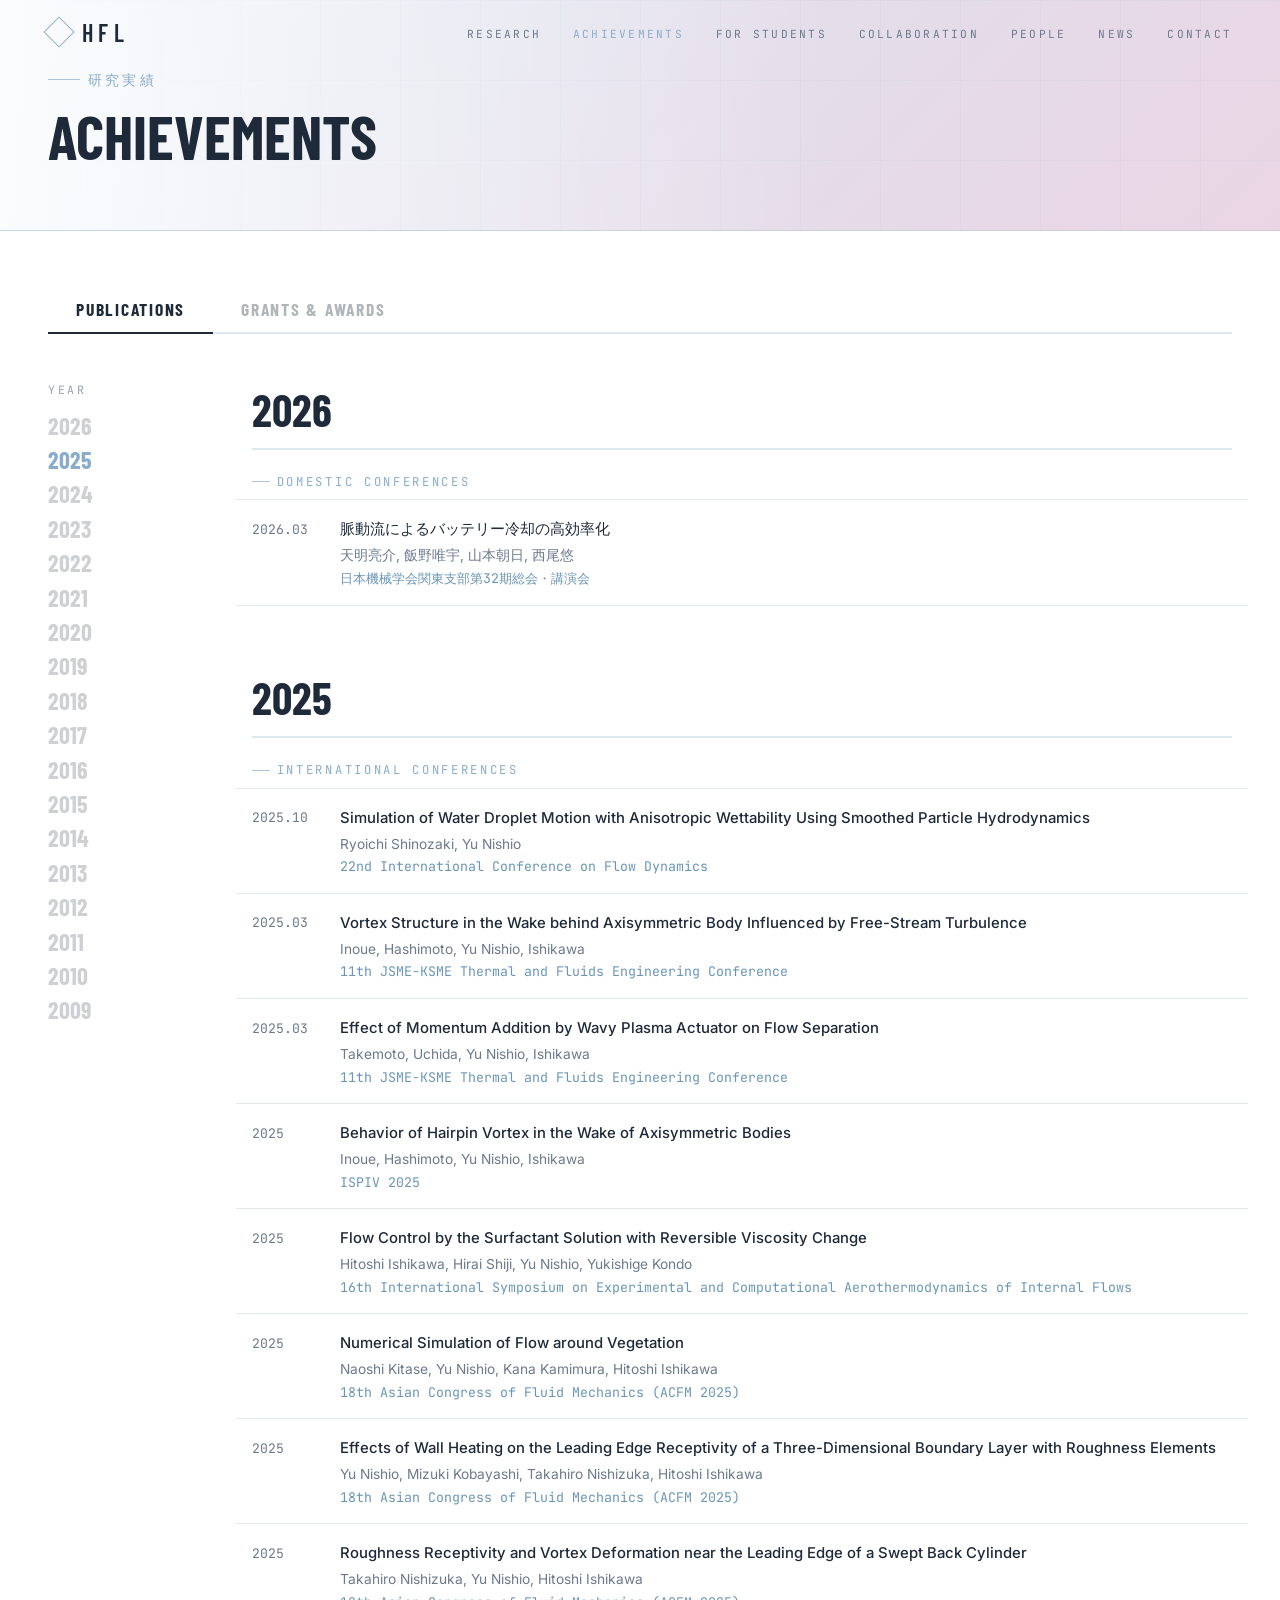
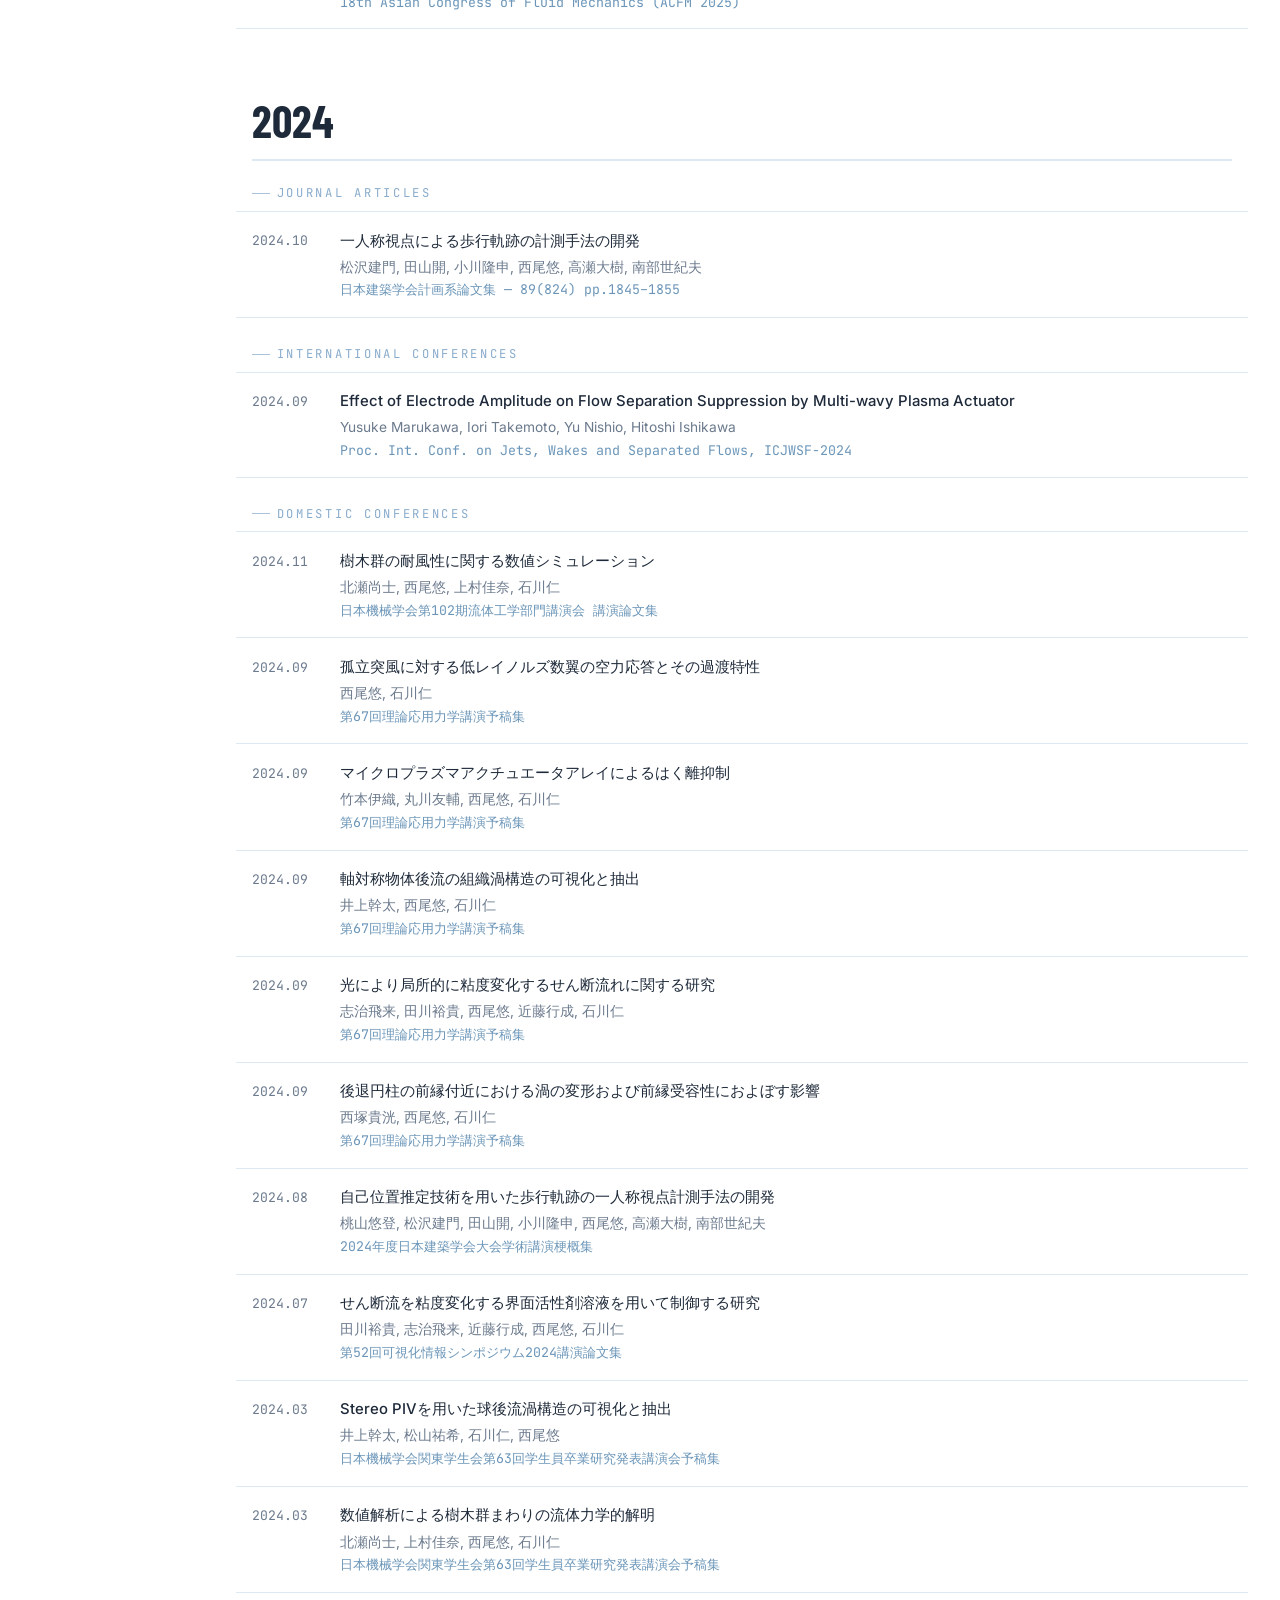
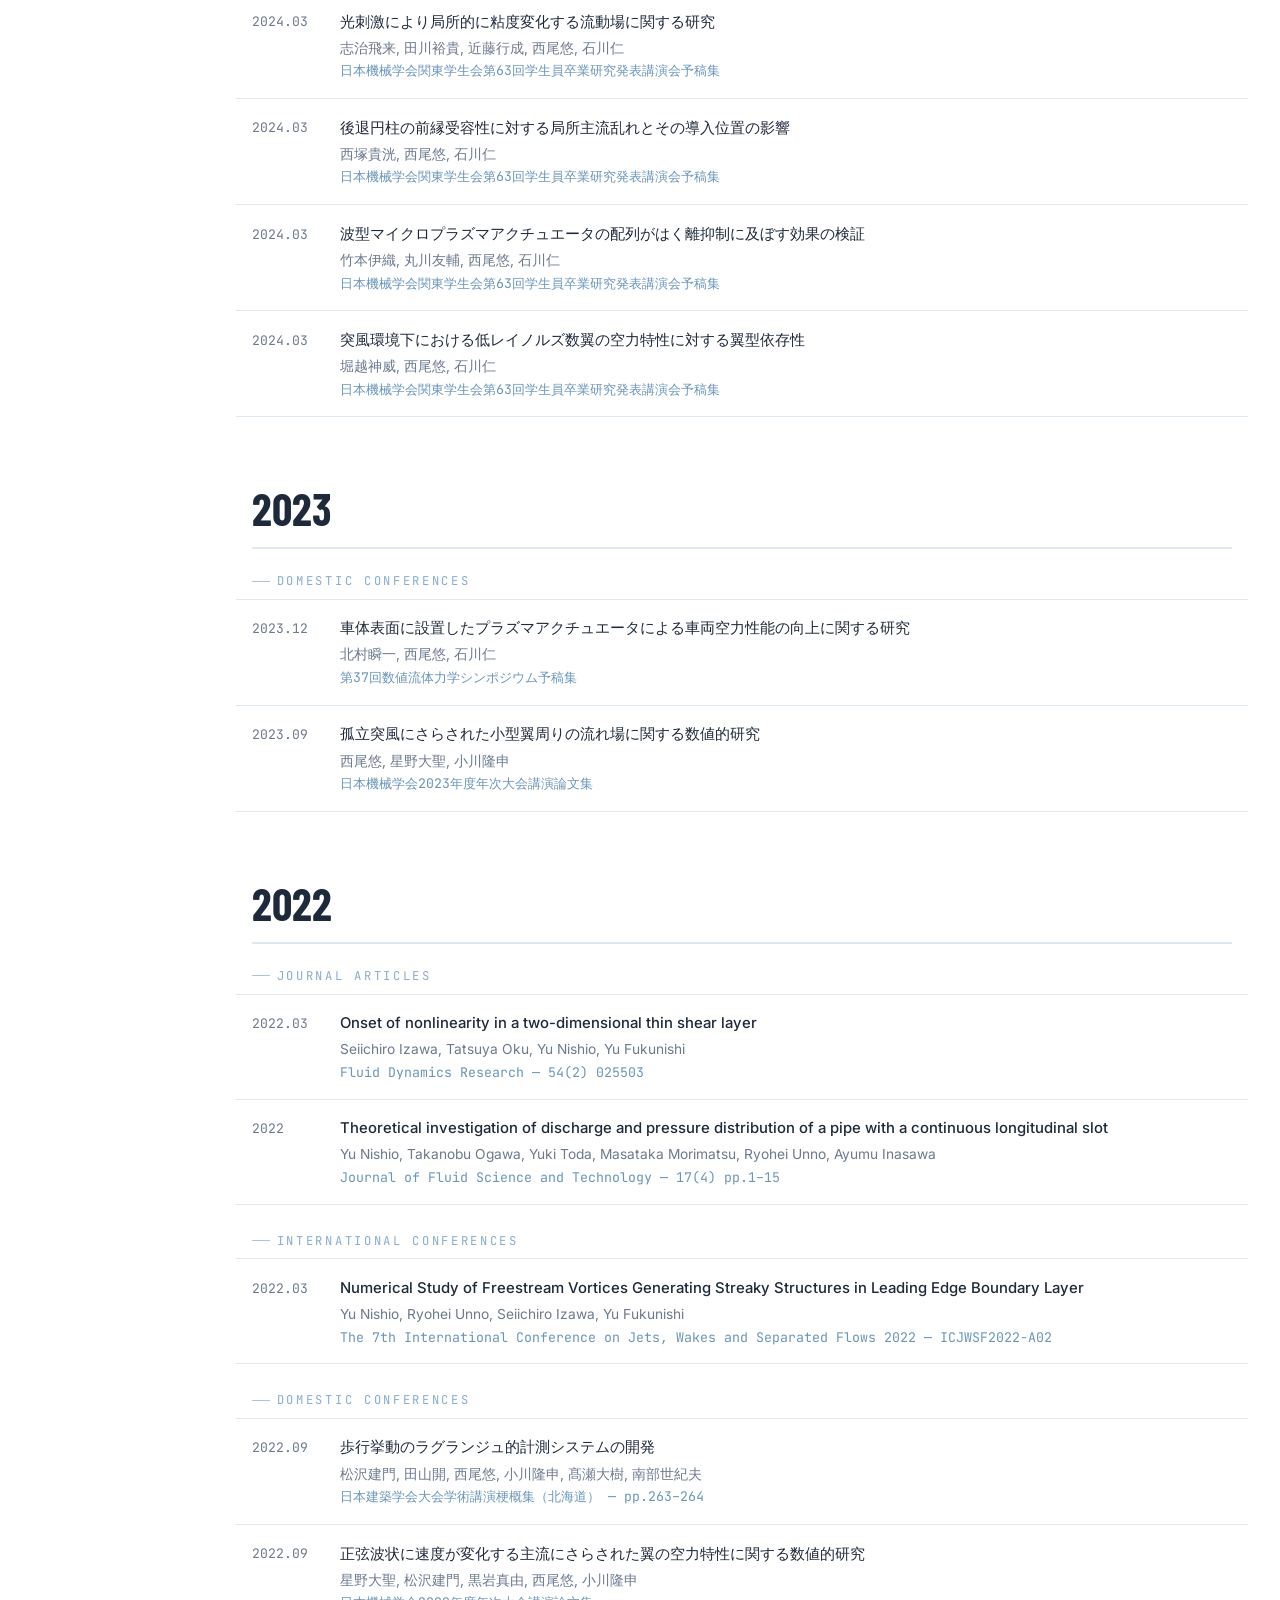
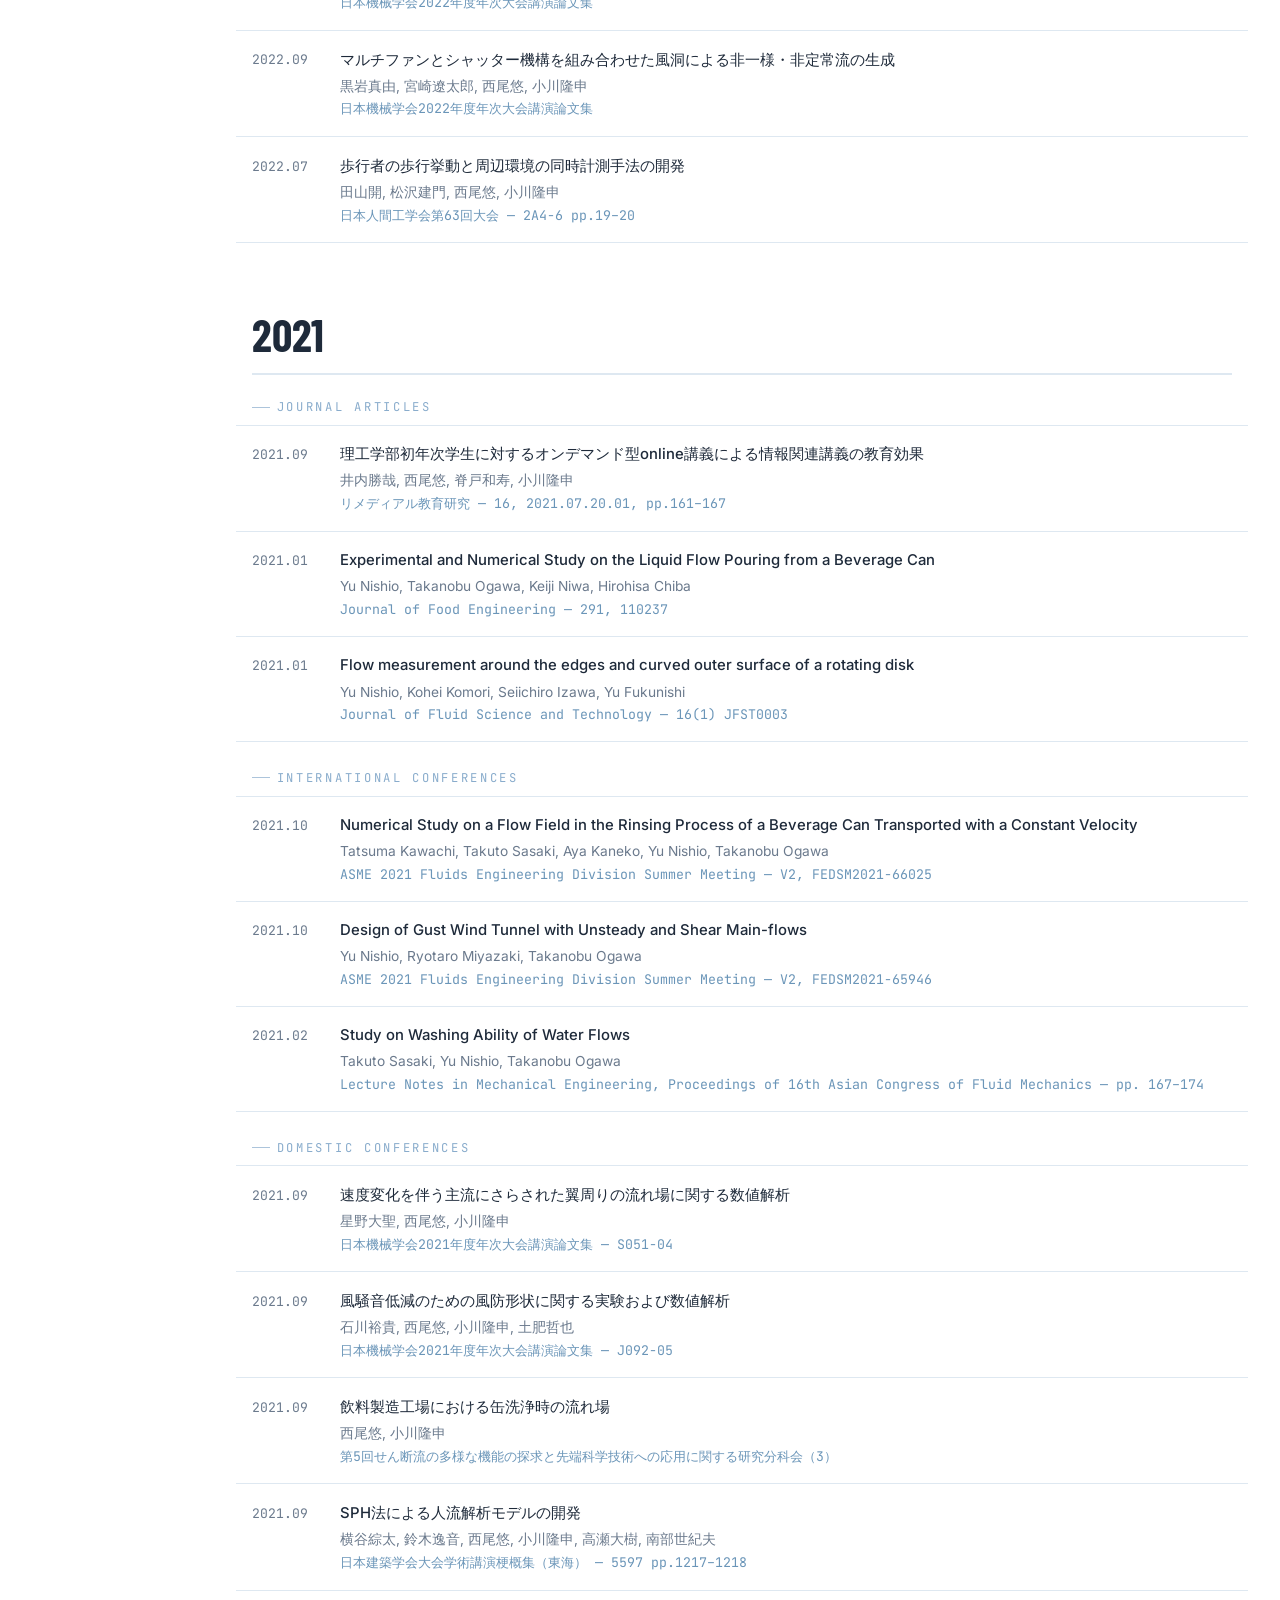
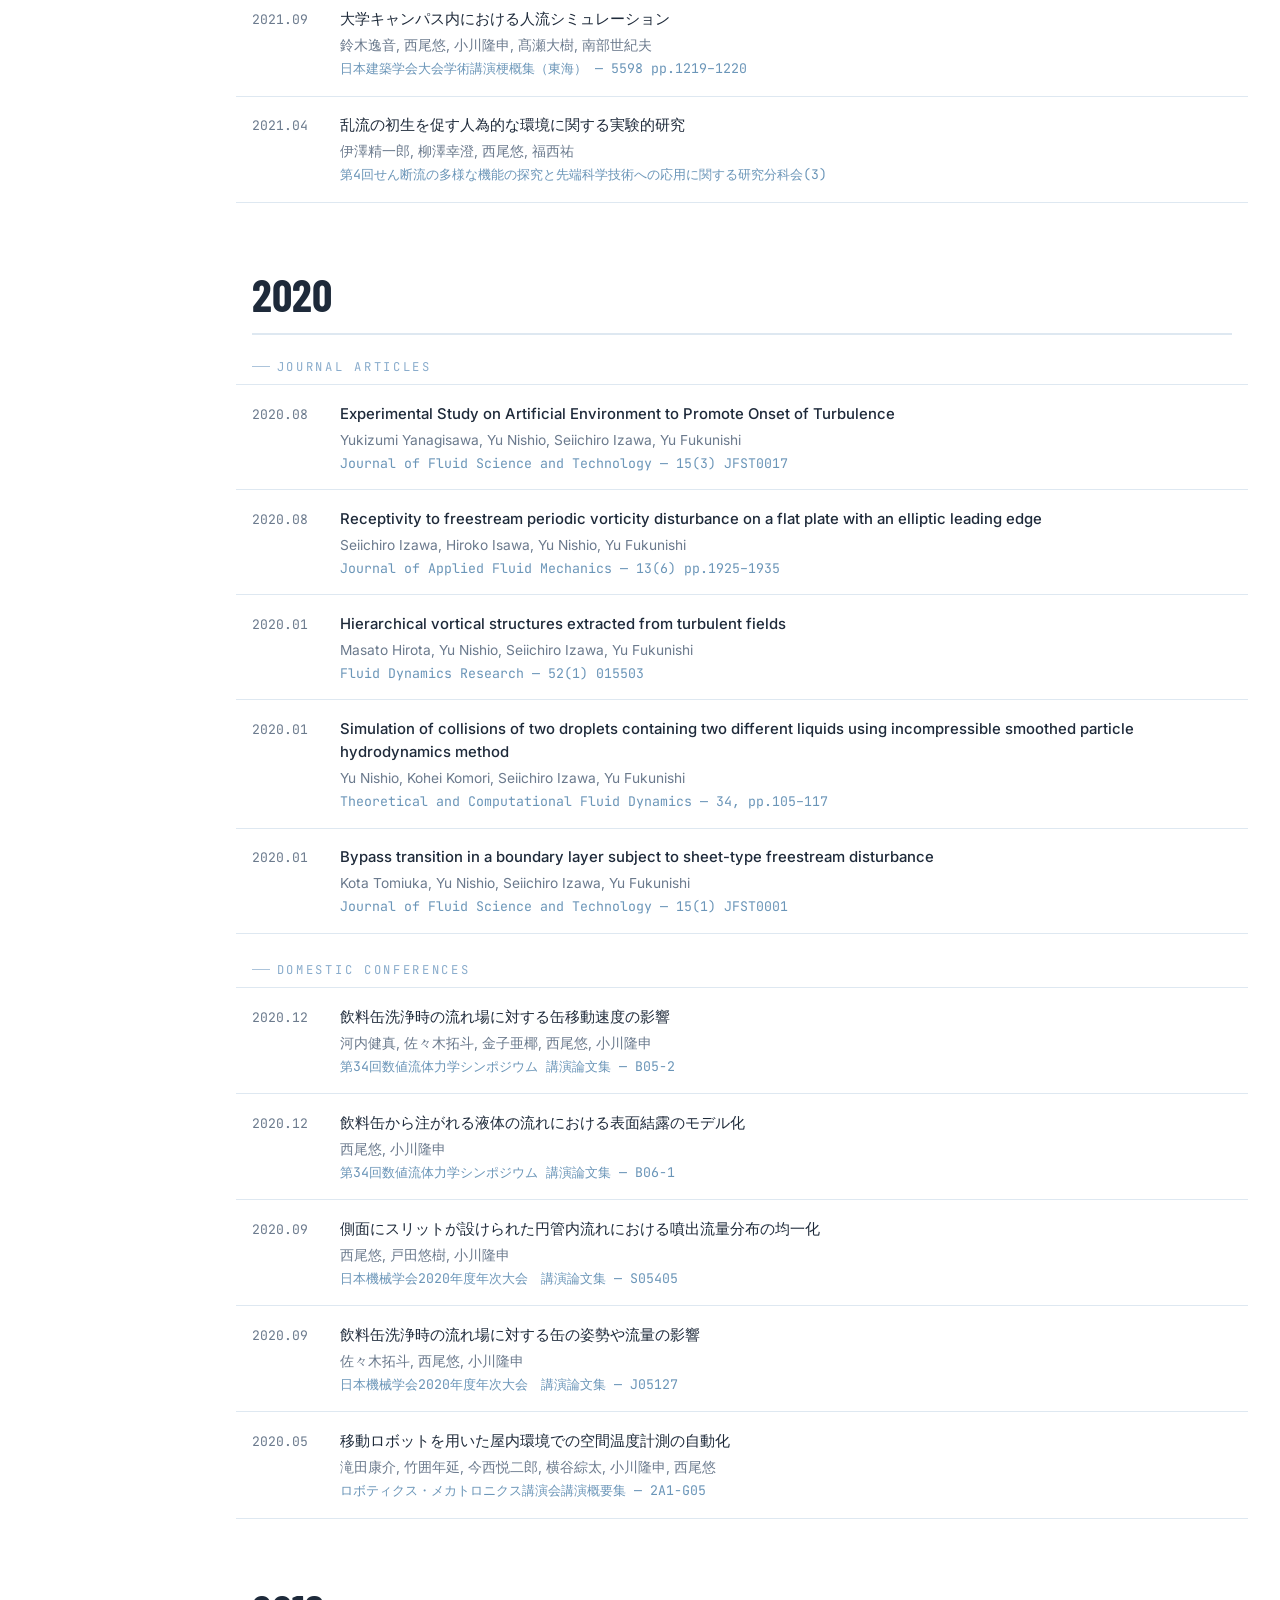
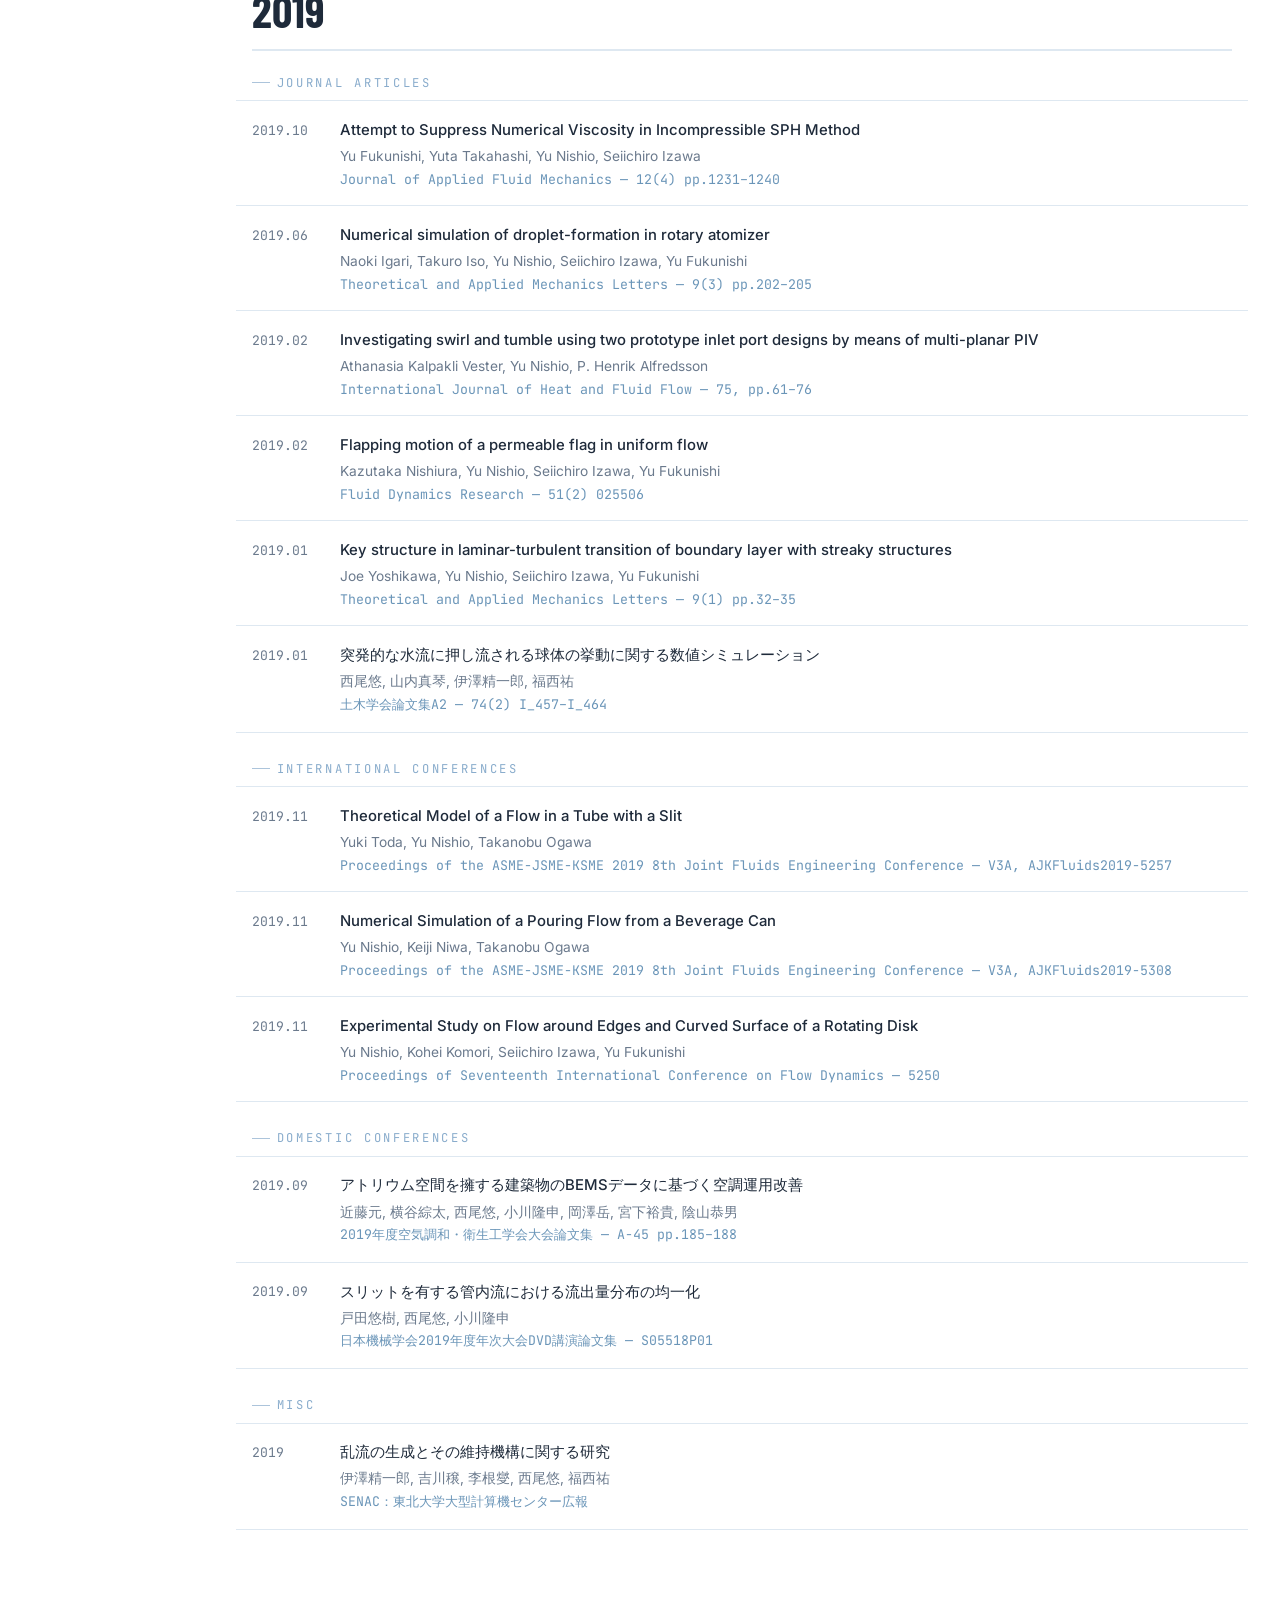
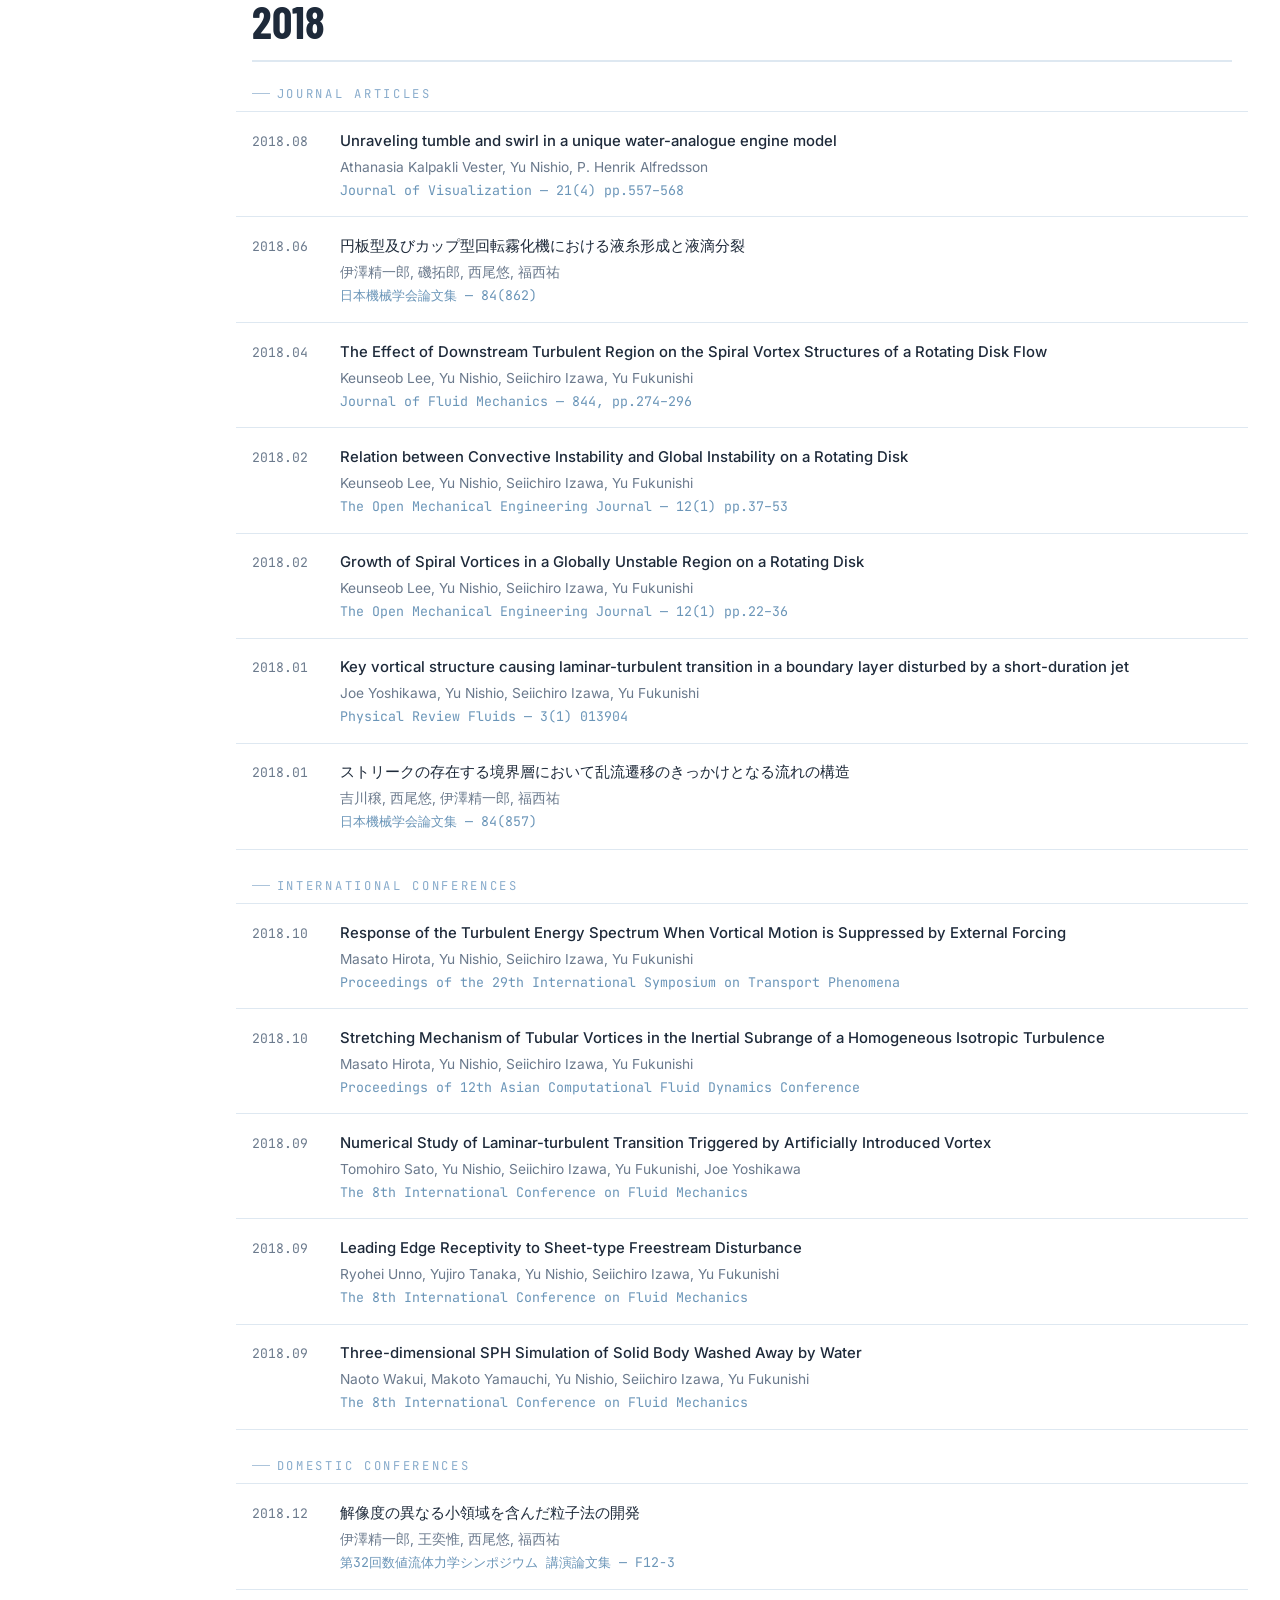
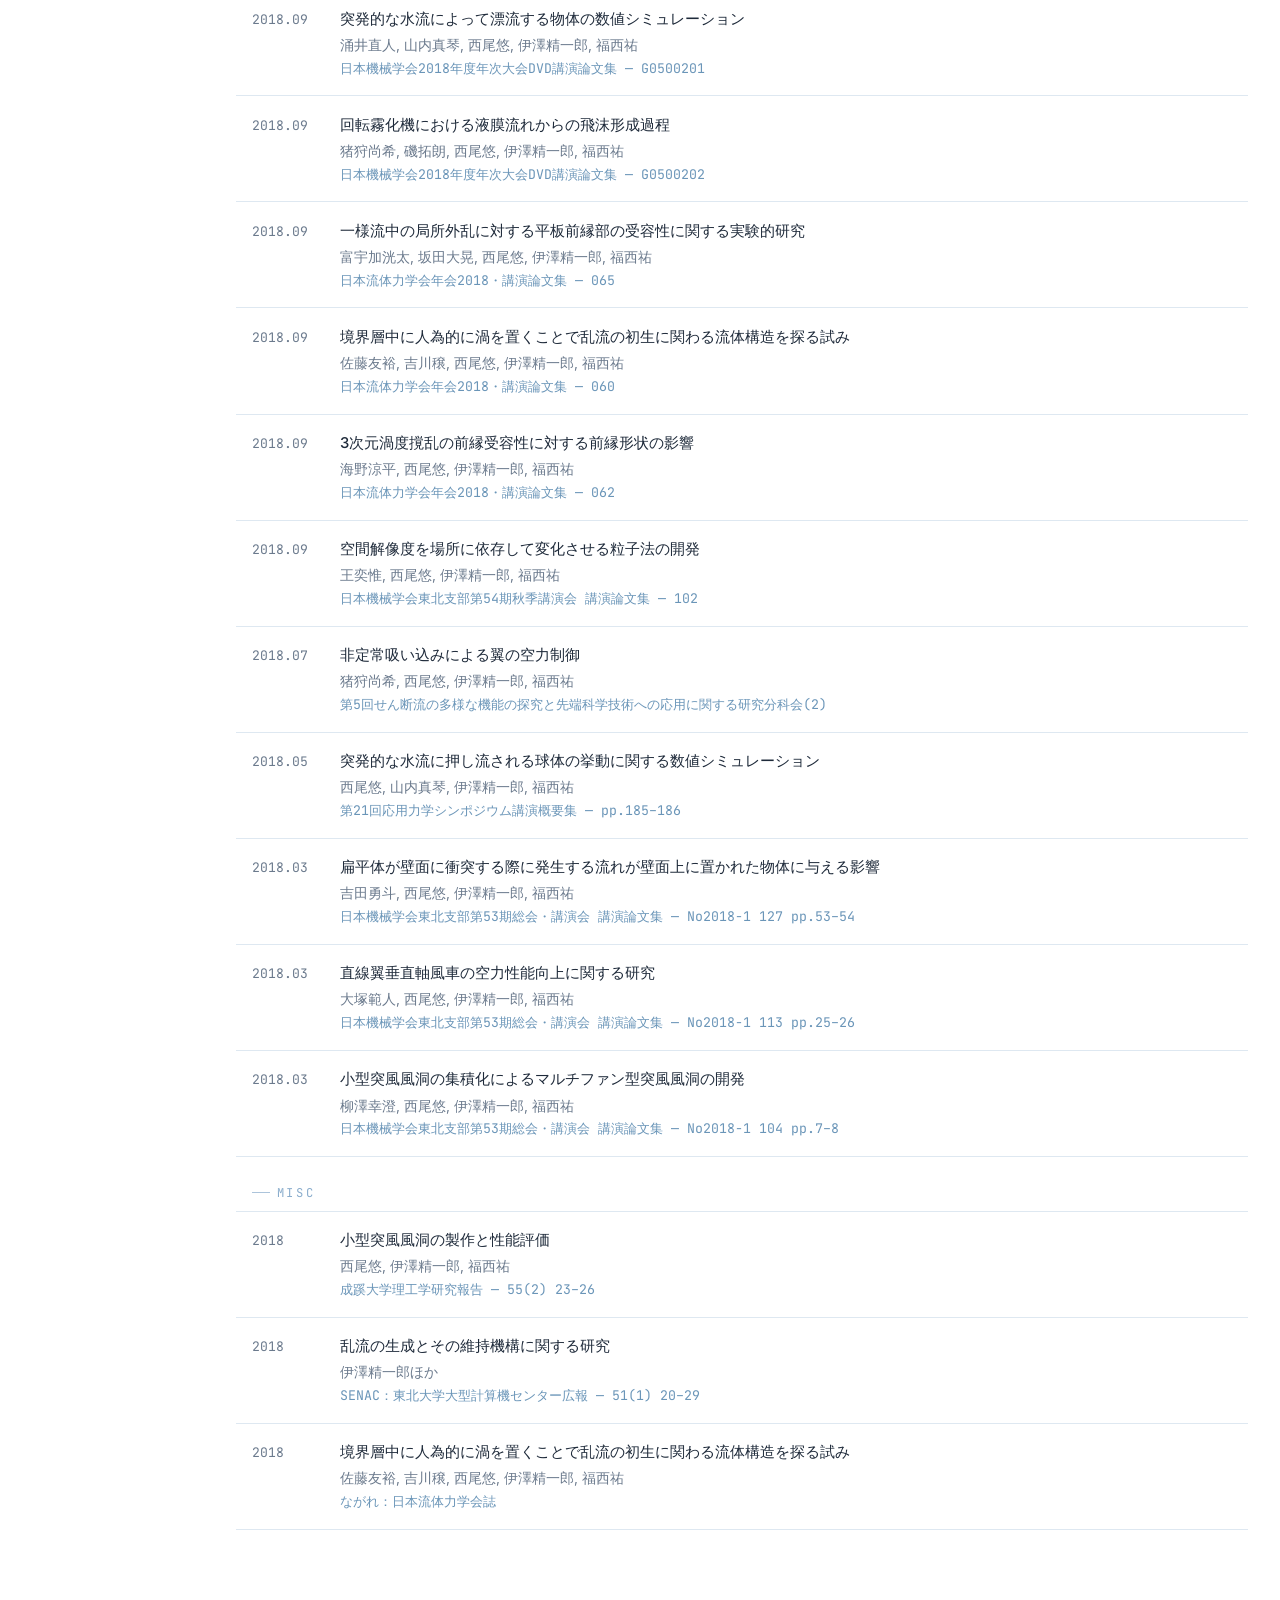
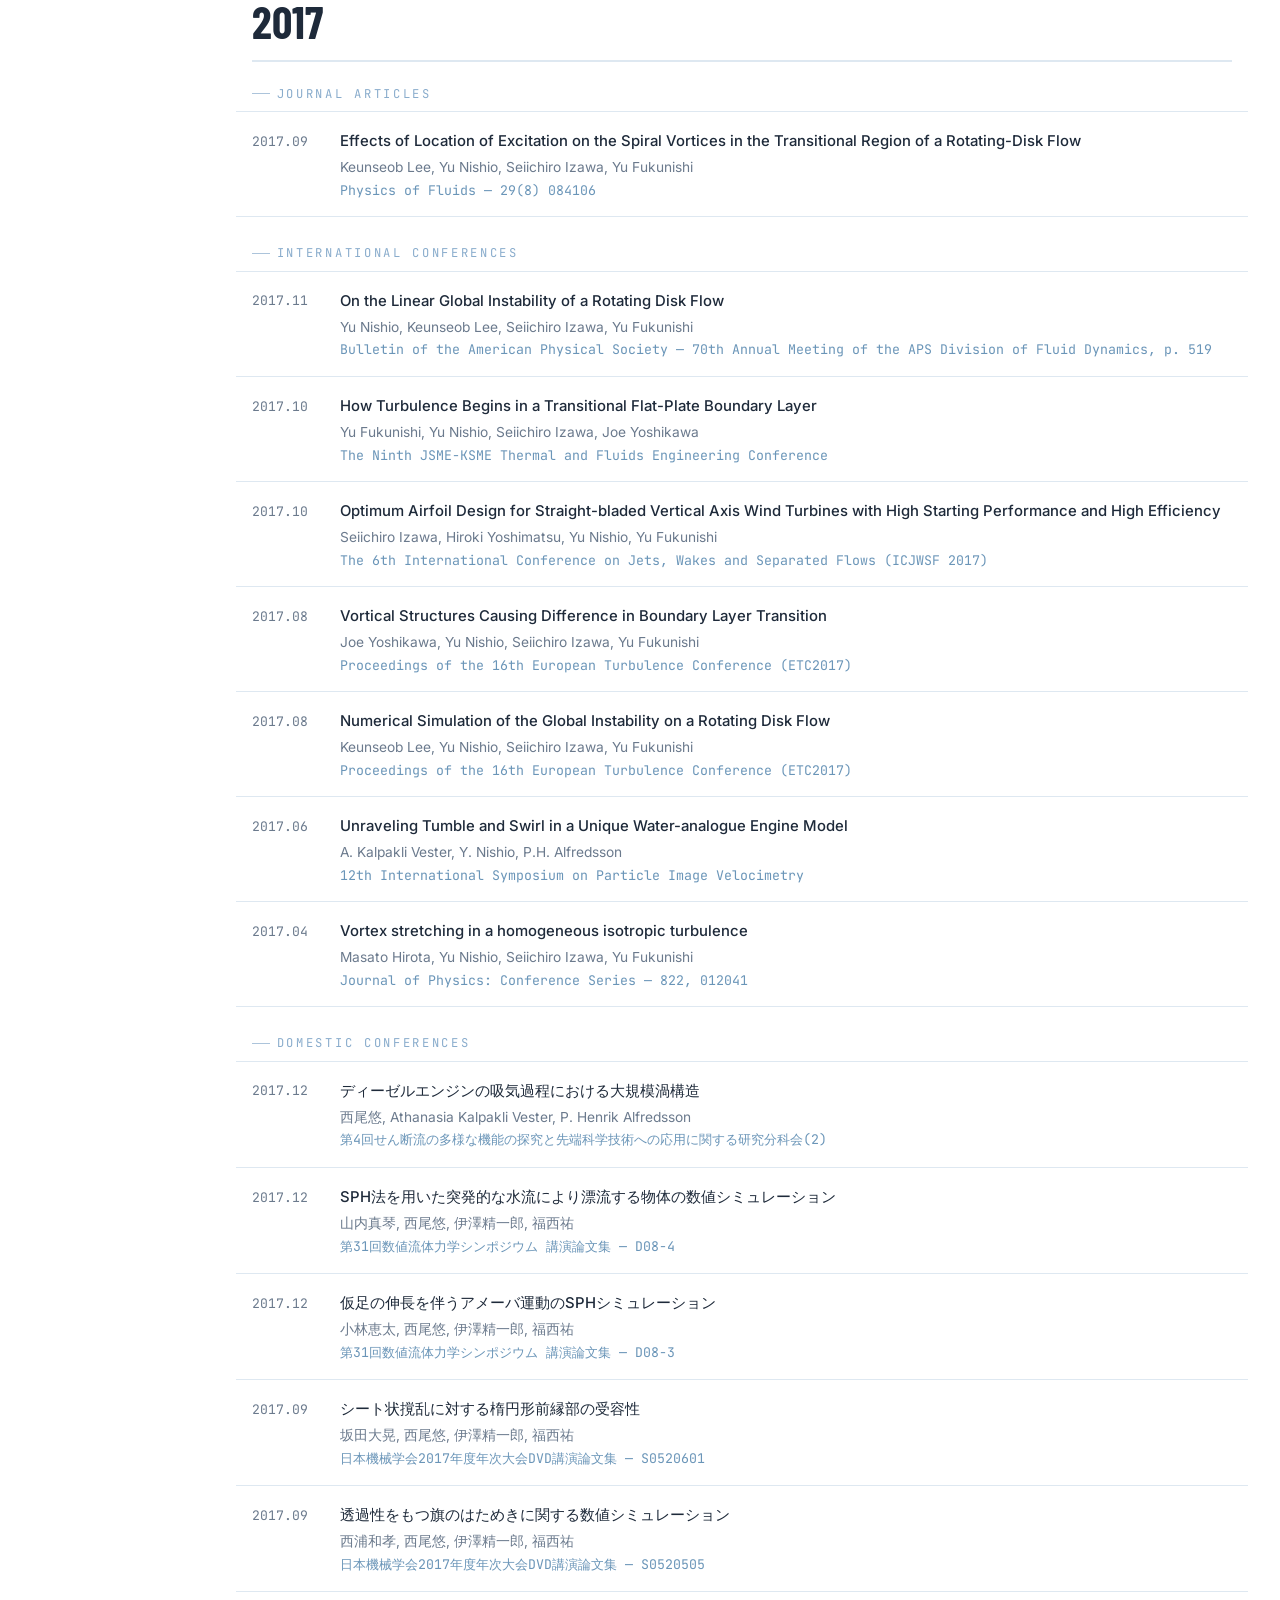
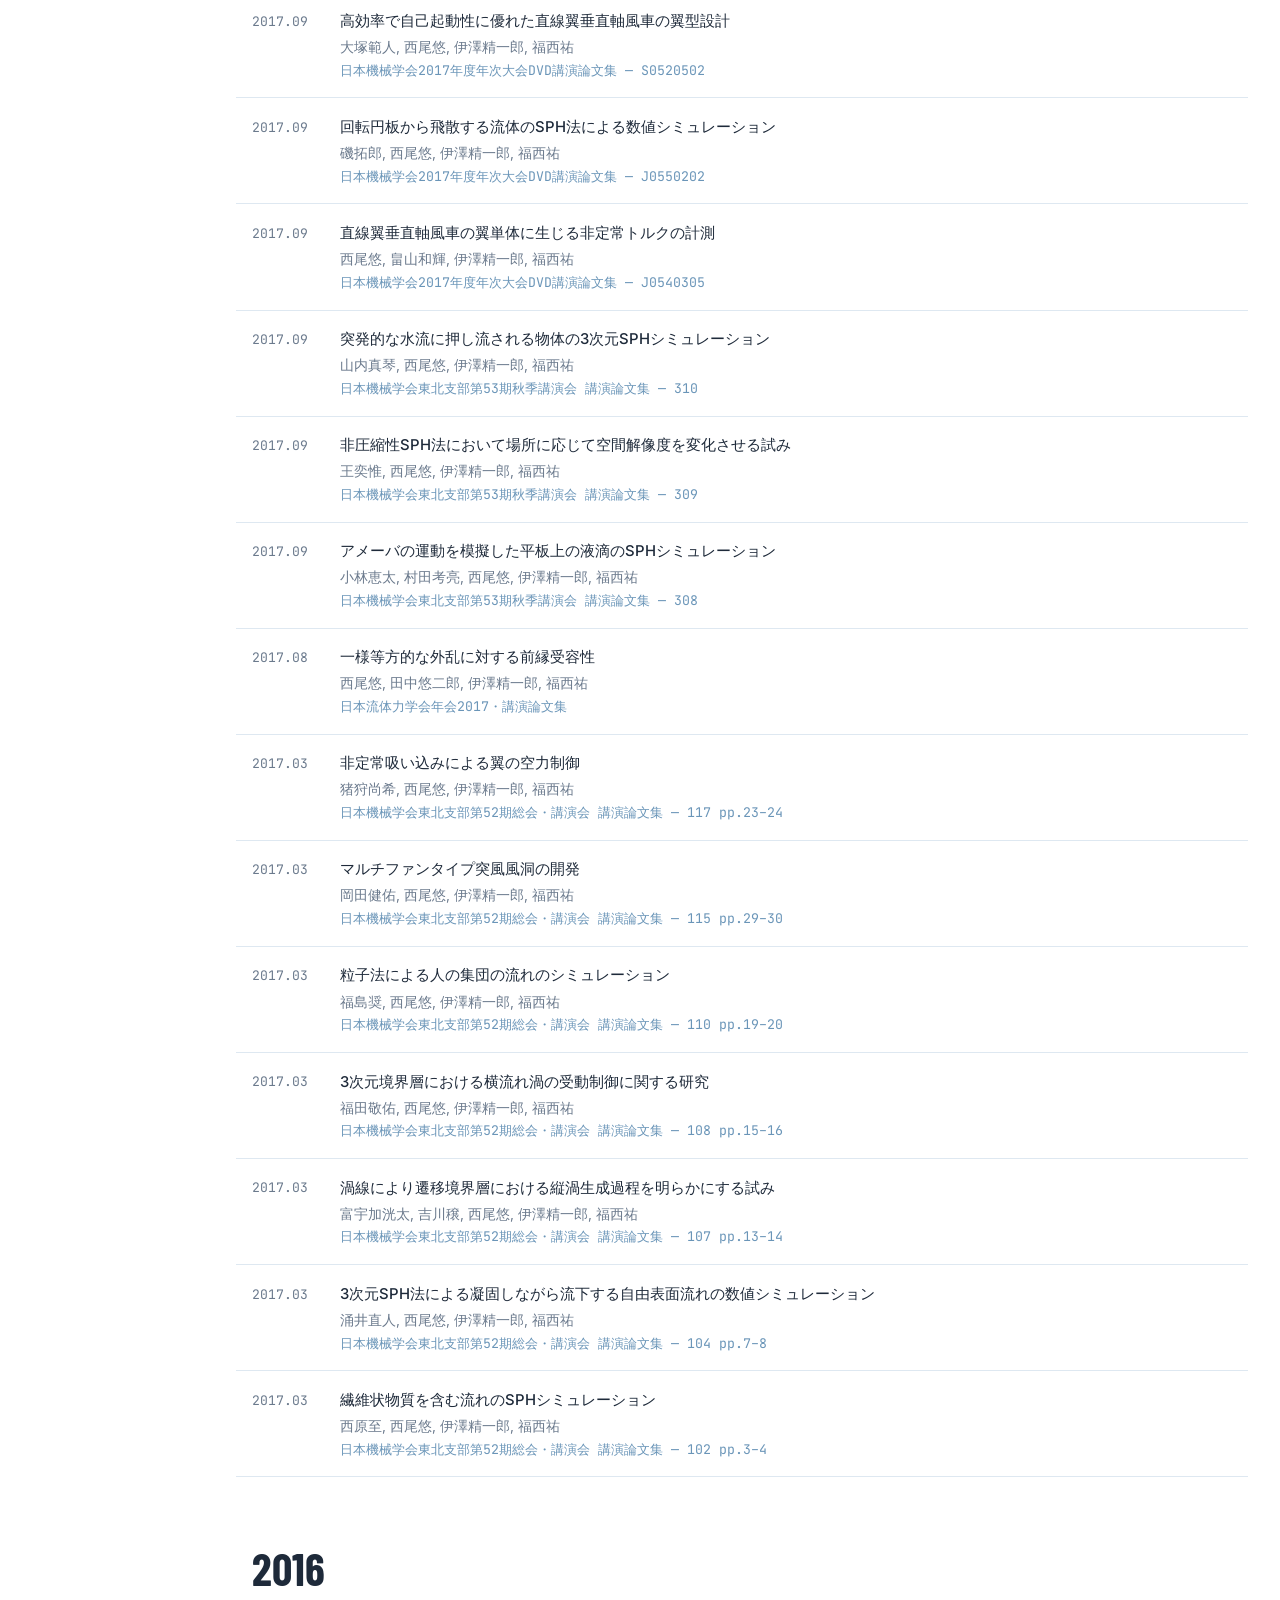
==== achievements.html @ b3fc2233 "Add files via upload" ====
<!DOCTYPE html>
<html lang="ja">
<head>
<meta charset="UTF-8">
<meta name="viewport" content="width=device-width, initial-scale=1.0">
<meta name="description" content="成蹊大学 熱・エネルギー研究室の研究実績です。">
<title>Achievements | 熱・エネルギー研究室 | 成蹊大学</title>
<link rel="preconnect" href="https://fonts.googleapis.com">
<link rel="preconnect" href="https://fonts.gstatic.com" crossorigin>
<link href="https://fonts.googleapis.com/css2?family=Barlow+Condensed:wght@400;600;700;800&family=Inter:wght@300;400;500&family=JetBrains+Mono:wght@400;500&display=swap" rel="stylesheet">
<link rel="stylesheet" href="css/achievements.css">
<link rel="shortcut icon" href="img/favicon.ico">
</head>
<body>
<nav id="nav">
  <div class="nav-in">
    <a href="index.html" class="logo"><span class="logo-d"></span><span class="logo-t">HFL</span></a>
    <ul class="nav-ul">
      <li><a href="index.html#projects">Research</a></li>
      <li><a href="achievements.html" class="active">Achievements</a></li>
      <li><a href="index.html#join">For Students</a></li>
      <li><a href="index.html#industry">Collaboration</a></li>
      <li><a href="index.html#members">People</a></li>
      <li><a href="index.html#news">News</a></li>
      <li><a href="index.html#location">Contact</a></li>
    </ul>
    <button class="burger" id="burger" aria-label="メニュー"><span></span><span></span><span></span></button>
  </div>
</nav>
<div id="mmenu">
  <a href="index.html#projects">Research</a><a href="achievements.html">Achievements</a>
  <a href="index.html#join">For Students</a><a href="index.html#industry">Collaboration</a>
  <a href="index.html#members">People</a><a href="index.html#news">News</a><a href="index.html#location">Contact</a>
</div>
<section id="page-hero">
  <div class="ph-grid"></div><div class="ph-ol"></div>
  <div class="ph-cnt wrap fi"><span class="lbl">研究実績</span><h1 class="sh">Achievements</h1></div>
</section>
<section id="main-content">
  <div class="wrap">
    <div class="main-tabs">
      <button class="main-tab active" data-target="tab-pub">Publications</button>
      <button class="main-tab" data-target="tab-ga">Grants &amp; Awards</button>
    </div>
    <div id="tab-pub">
      <div class="pub-lay">
        <aside class="pub-aside"><p class="yr-nav-lbl">Year</p><nav class="yr-nav" id="yr-nav"><a href="#year-2026">2026</a>
          <a href="#year-2025">2025</a>
          <a href="#year-2024">2024</a>
          <a href="#year-2023">2023</a>
          <a href="#year-2022">2022</a>
          <a href="#year-2021">2021</a>
          <a href="#year-2020">2020</a>
          <a href="#year-2019">2019</a>
          <a href="#year-2018">2018</a>
          <a href="#year-2017">2017</a>
          <a href="#year-2016">2016</a>
          <a href="#year-2015">2015</a>
          <a href="#year-2014">2014</a>
          <a href="#year-2013">2013</a>
          <a href="#year-2012">2012</a>
          <a href="#year-2011">2011</a>
          <a href="#year-2010">2010</a>
          <a href="#year-2009">2009</a></nav></aside>
        <div id="pub-list"><div class="year-block fi" id="year-2026">
        <h2 class="yr-head">2026</h2><div class="cat-section fi">
          <p class="cat-lbl">Domestic Conferences</p>
          <div class="pub-item">
            <span class="pub-yr">2026.03</span>
            <div>
              <p class="pub-ti">脈動流によるバッテリー冷却の高効率化</p>
              <p class="pub-au">天明亮介, 飯野唯宇, 山本朝日, 西尾悠</p>
              <p class="pub-jo">日本機械学会関東支部第32期総会・講演会</p>
            </div>
          </div>
        </div>
      </div>
      <div class="year-block fi" id="year-2025">
        <h2 class="yr-head">2025</h2><div class="cat-section fi">
          <p class="cat-lbl">International Conferences</p>
          <div class="pub-item">
            <span class="pub-yr">2025.10</span>
            <div>
              <p class="pub-ti">Simulation of Water Droplet Motion with Anisotropic Wettability Using Smoothed Particle Hydrodynamics</p>
              <p class="pub-au">Ryoichi Shinozaki, Yu Nishio</p>
              <p class="pub-jo">22nd International Conference on Flow Dynamics</p>
            </div>
          </div>
          <div class="pub-item">
            <span class="pub-yr">2025.03</span>
            <div>
              <p class="pub-ti">Vortex Structure in the Wake behind Axisymmetric Body Influenced by Free-Stream Turbulence</p>
              <p class="pub-au">Inoue, Hashimoto, Yu Nishio, Ishikawa</p>
              <p class="pub-jo">11th JSME-KSME Thermal and Fluids Engineering Conference</p>
            </div>
          </div>
          <div class="pub-item">
            <span class="pub-yr">2025.03</span>
            <div>
              <p class="pub-ti">Effect of Momentum Addition by Wavy Plasma Actuator on Flow Separation</p>
              <p class="pub-au">Takemoto, Uchida, Yu Nishio, Ishikawa</p>
              <p class="pub-jo">11th JSME-KSME Thermal and Fluids Engineering Conference</p>
            </div>
          </div>
          <div class="pub-item">
            <span class="pub-yr">2025</span>
            <div>
              <p class="pub-ti">Behavior of Hairpin Vortex in the Wake of Axisymmetric Bodies</p>
              <p class="pub-au">Inoue, Hashimoto, Yu Nishio, Ishikawa</p>
              <p class="pub-jo">ISPIV 2025</p>
            </div>
          </div>
          <div class="pub-item">
            <span class="pub-yr">2025</span>
            <div>
              <p class="pub-ti">Flow Control by the Surfactant Solution with Reversible Viscosity Change</p>
              <p class="pub-au">Hitoshi Ishikawa, Hirai Shiji, Yu Nishio, Yukishige Kondo</p>
              <p class="pub-jo">16th International Symposium on Experimental and Computational Aerothermodynamics of Internal Flows</p>
            </div>
          </div>
          <div class="pub-item">
            <span class="pub-yr">2025</span>
            <div>
              <p class="pub-ti">Numerical Simulation of Flow around Vegetation</p>
              <p class="pub-au">Naoshi Kitase, Yu Nishio, Kana Kamimura, Hitoshi Ishikawa</p>
              <p class="pub-jo">18th Asian Congress of Fluid Mechanics (ACFM 2025)</p>
            </div>
          </div>
          <div class="pub-item">
            <span class="pub-yr">2025</span>
            <div>
              <p class="pub-ti">Effects of Wall Heating on the Leading Edge Receptivity of a Three-Dimensional Boundary Layer with Roughness Elements</p>
              <p class="pub-au">Yu Nishio, Mizuki Kobayashi, Takahiro Nishizuka, Hitoshi Ishikawa</p>
              <p class="pub-jo">18th Asian Congress of Fluid Mechanics (ACFM 2025)</p>
            </div>
          </div>
          <div class="pub-item">
            <span class="pub-yr">2025</span>
            <div>
              <p class="pub-ti">Roughness Receptivity and Vortex Deformation near the Leading Edge of a Swept Back Cylinder</p>
              <p class="pub-au">Takahiro Nishizuka, Yu Nishio, Hitoshi Ishikawa</p>
              <p class="pub-jo">18th Asian Congress of Fluid Mechanics (ACFM 2025)</p>
            </div>
          </div>
        </div>
      </div>
      <div class="year-block fi" id="year-2024">
        <h2 class="yr-head">2024</h2><div class="cat-section fi">
          <p class="cat-lbl">Journal Articles</p>
          <div class="pub-item">
            <span class="pub-yr">2024.10</span>
            <div>
              <p class="pub-ti">一人称視点による歩行軌跡の計測手法の開発</p>
              <p class="pub-au">松沢建門, 田山開, 小川隆申, 西尾悠, 高瀬大樹, 南部世紀夫</p>
              <p class="pub-jo">日本建築学会計画系論文集 &mdash; 89(824) pp.1845–1855</p>
            </div>
          </div>
        </div><div class="cat-section fi">
          <p class="cat-lbl">International Conferences</p>
          <div class="pub-item">
            <span class="pub-yr">2024.09</span>
            <div>
              <p class="pub-ti">Effect of Electrode Amplitude on Flow Separation Suppression by Multi-wavy Plasma Actuator</p>
              <p class="pub-au">Yusuke Marukawa, Iori Takemoto, Yu Nishio, Hitoshi Ishikawa</p>
              <p class="pub-jo">Proc. Int. Conf. on Jets, Wakes and Separated Flows, ICJWSF-2024</p>
            </div>
          </div>
        </div><div class="cat-section fi">
          <p class="cat-lbl">Domestic Conferences</p>
          <div class="pub-item">
            <span class="pub-yr">2024.11</span>
            <div>
              <p class="pub-ti">樹木群の耐風性に関する数値シミュレーション</p>
              <p class="pub-au">北瀬尚士, 西尾悠, 上村佳奈, 石川仁</p>
              <p class="pub-jo">日本機械学会第102期流体工学部門講演会 講演論文集</p>
            </div>
          </div>
          <div class="pub-item">
            <span class="pub-yr">2024.09</span>
            <div>
              <p class="pub-ti">孤立突風に対する低レイノルズ数翼の空力応答とその過渡特性</p>
              <p class="pub-au">西尾悠, 石川仁</p>
              <p class="pub-jo">第67回理論応用力学講演予稿集</p>
            </div>
          </div>
          <div class="pub-item">
            <span class="pub-yr">2024.09</span>
            <div>
              <p class="pub-ti">マイクロプラズマアクチュエータアレイによるはく離抑制</p>
              <p class="pub-au">竹本伊織, 丸川友輔, 西尾悠, 石川仁</p>
              <p class="pub-jo">第67回理論応用力学講演予稿集</p>
            </div>
          </div>
          <div class="pub-item">
            <span class="pub-yr">2024.09</span>
            <div>
              <p class="pub-ti">軸対称物体後流の組織渦構造の可視化と抽出</p>
              <p class="pub-au">井上幹太, 西尾悠, 石川仁</p>
              <p class="pub-jo">第67回理論応用力学講演予稿集</p>
            </div>
          </div>
          <div class="pub-item">
            <span class="pub-yr">2024.09</span>
            <div>
              <p class="pub-ti">光により局所的に粘度変化するせん断流れに関する研究</p>
              <p class="pub-au">志治飛来, 田川裕貴, 西尾悠, 近藤行成, 石川仁</p>
              <p class="pub-jo">第67回理論応用力学講演予稿集</p>
            </div>
          </div>
          <div class="pub-item">
            <span class="pub-yr">2024.09</span>
            <div>
              <p class="pub-ti">後退円柱の前縁付近における渦の変形および前縁受容性におよぼす影響</p>
              <p class="pub-au">西塚貴洸, 西尾悠, 石川仁</p>
              <p class="pub-jo">第67回理論応用力学講演予稿集</p>
            </div>
          </div>
          <div class="pub-item">
            <span class="pub-yr">2024.08</span>
            <div>
              <p class="pub-ti">自己位置推定技術を用いた歩行軌跡の一人称視点計測手法の開発</p>
              <p class="pub-au">桃山悠登, 松沢建門, 田山開, 小川隆申, 西尾悠, 高瀬大樹, 南部世紀夫</p>
              <p class="pub-jo">2024年度日本建築学会大会学術講演梗概集</p>
            </div>
          </div>
          <div class="pub-item">
            <span class="pub-yr">2024.07</span>
            <div>
              <p class="pub-ti">せん断流を粘度変化する界面活性剤溶液を用いて制御する研究</p>
              <p class="pub-au">田川裕貴, 志治飛来, 近藤行成, 西尾悠, 石川仁</p>
              <p class="pub-jo">第52回可視化情報シンポジウム2024講演論文集</p>
            </div>
          </div>
          <div class="pub-item">
            <span class="pub-yr">2024.03</span>
            <div>
              <p class="pub-ti">Stereo PIVを用いた球後流渦構造の可視化と抽出</p>
              <p class="pub-au">井上幹太, 松山祐希, 石川仁, 西尾悠</p>
              <p class="pub-jo">日本機械学会関東学生会第63回学生員卒業研究発表講演会予稿集</p>
            </div>
          </div>
          <div class="pub-item">
            <span class="pub-yr">2024.03</span>
            <div>
              <p class="pub-ti">数値解析による樹木群まわりの流体力学的解明</p>
              <p class="pub-au">北瀬尚士, 上村佳奈, 西尾悠, 石川仁</p>
              <p class="pub-jo">日本機械学会関東学生会第63回学生員卒業研究発表講演会予稿集</p>
            </div>
          </div>
          <div class="pub-item">
            <span class="pub-yr">2024.03</span>
            <div>
              <p class="pub-ti">光刺激により局所的に粘度変化する流動場に関する研究</p>
              <p class="pub-au">志治飛来, 田川裕貴, 近藤行成, 西尾悠, 石川仁</p>
              <p class="pub-jo">日本機械学会関東学生会第63回学生員卒業研究発表講演会予稿集</p>
            </div>
          </div>
          <div class="pub-item">
            <span class="pub-yr">2024.03</span>
            <div>
              <p class="pub-ti">後退円柱の前縁受容性に対する局所主流乱れとその導入位置の影響</p>
              <p class="pub-au">西塚貴洸, 西尾悠, 石川仁</p>
              <p class="pub-jo">日本機械学会関東学生会第63回学生員卒業研究発表講演会予稿集</p>
            </div>
          </div>
          <div class="pub-item">
            <span class="pub-yr">2024.03</span>
            <div>
              <p class="pub-ti">波型マイクロプラズマアクチュエータの配列がはく離抑制に及ぼす効果の検証</p>
              <p class="pub-au">竹本伊織, 丸川友輔, 西尾悠, 石川仁</p>
              <p class="pub-jo">日本機械学会関東学生会第63回学生員卒業研究発表講演会予稿集</p>
            </div>
          </div>
          <div class="pub-item">
            <span class="pub-yr">2024.03</span>
            <div>
              <p class="pub-ti">突風環境下における低レイノルズ数翼の空力特性に対する翼型依存性</p>
              <p class="pub-au">堀越神威, 西尾悠, 石川仁</p>
              <p class="pub-jo">日本機械学会関東学生会第63回学生員卒業研究発表講演会予稿集</p>
            </div>
          </div>
        </div>
      </div>
      <div class="year-block fi" id="year-2023">
        <h2 class="yr-head">2023</h2><div class="cat-section fi">
          <p class="cat-lbl">Domestic Conferences</p>
          <div class="pub-item">
            <span class="pub-yr">2023.12</span>
            <div>
              <p class="pub-ti">車体表面に設置したプラズマアクチュエータによる車両空力性能の向上に関する研究</p>
              <p class="pub-au">北村瞬一, 西尾悠, 石川仁</p>
              <p class="pub-jo">第37回数値流体力学シンポジウム予稿集</p>
            </div>
          </div>
          <div class="pub-item">
            <span class="pub-yr">2023.09</span>
            <div>
              <p class="pub-ti">孤立突風にさらされた小型翼周りの流れ場に関する数値的研究</p>
              <p class="pub-au">西尾悠, 星野大聖, 小川隆申</p>
              <p class="pub-jo">日本機械学会2023年度年次大会講演論文集</p>
            </div>
          </div>
        </div>
      </div>
      <div class="year-block fi" id="year-2022">
        <h2 class="yr-head">2022</h2><div class="cat-section fi">
          <p class="cat-lbl">Journal Articles</p>
          <div class="pub-item">
            <span class="pub-yr">2022.03</span>
            <div>
              <p class="pub-ti">Onset of nonlinearity in a two-dimensional thin shear layer</p>
              <p class="pub-au">Seiichiro Izawa, Tatsuya Oku, Yu Nishio, Yu Fukunishi</p>
              <p class="pub-jo">Fluid Dynamics Research &mdash; 54(2) 025503</p>
            </div>
          </div>
          <div class="pub-item">
            <span class="pub-yr">2022</span>
            <div>
              <p class="pub-ti">Theoretical investigation of discharge and pressure distribution of a pipe with a continuous longitudinal slot</p>
              <p class="pub-au">Yu Nishio, Takanobu Ogawa, Yuki Toda, Masataka Morimatsu, Ryohei Unno, Ayumu Inasawa</p>
              <p class="pub-jo">Journal of Fluid Science and Technology &mdash; 17(4) pp.1–15</p>
            </div>
          </div>
        </div><div class="cat-section fi">
          <p class="cat-lbl">International Conferences</p>
          <div class="pub-item">
            <span class="pub-yr">2022.03</span>
            <div>
              <p class="pub-ti">Numerical Study of Freestream Vortices Generating Streaky Structures in Leading Edge Boundary Layer</p>
              <p class="pub-au">Yu Nishio, Ryohei Unno, Seiichiro Izawa, Yu Fukunishi</p>
              <p class="pub-jo">The 7th International Conference on Jets, Wakes and Separated Flows 2022 &mdash; ICJWSF2022-A02</p>
            </div>
          </div>
        </div><div class="cat-section fi">
          <p class="cat-lbl">Domestic Conferences</p>
          <div class="pub-item">
            <span class="pub-yr">2022.09</span>
            <div>
              <p class="pub-ti">歩行挙動のラグランジュ的計測システムの開発</p>
              <p class="pub-au">松沢建門, 田山開, 西尾悠, 小川隆申, 髙瀬大樹, 南部世紀夫</p>
              <p class="pub-jo">日本建築学会大会学術講演梗概集（北海道） &mdash; pp.263–264</p>
            </div>
          </div>
          <div class="pub-item">
            <span class="pub-yr">2022.09</span>
            <div>
              <p class="pub-ti">正弦波状に速度が変化する主流にさらされた翼の空力特性に関する数値的研究</p>
              <p class="pub-au">星野大聖, 松沢建門, 黒岩真由, 西尾悠, 小川隆申</p>
              <p class="pub-jo">日本機械学会2022年度年次大会講演論文集</p>
            </div>
          </div>
          <div class="pub-item">
            <span class="pub-yr">2022.09</span>
            <div>
              <p class="pub-ti">マルチファンとシャッター機構を組み合わせた風洞による非一様・非定常流の生成</p>
              <p class="pub-au">黒岩真由, 宮崎遼太郎, 西尾悠, 小川隆申</p>
              <p class="pub-jo">日本機械学会2022年度年次大会講演論文集</p>
            </div>
          </div>
          <div class="pub-item">
            <span class="pub-yr">2022.07</span>
            <div>
              <p class="pub-ti">歩行者の歩行挙動と周辺環境の同時計測手法の開発</p>
              <p class="pub-au">田山開, 松沢建門, 西尾悠, 小川隆申</p>
              <p class="pub-jo">日本人間工学会第63回大会 &mdash; 2A4-6 pp.19–20</p>
            </div>
          </div>
        </div>
      </div>
      <div class="year-block fi" id="year-2021">
        <h2 class="yr-head">2021</h2><div class="cat-section fi">
          <p class="cat-lbl">Journal Articles</p>
          <div class="pub-item">
            <span class="pub-yr">2021.09</span>
            <div>
              <p class="pub-ti">理工学部初年次学生に対するオンデマンド型online講義による情報関連講義の教育効果</p>
              <p class="pub-au">井内勝哉, 西尾悠, 脊戸和寿, 小川隆申</p>
              <p class="pub-jo">リメディアル教育研究 &mdash; 16, 2021.07.20.01, pp.161–167</p>
            </div>
          </div>
          <div class="pub-item">
            <span class="pub-yr">2021.01</span>
            <div>
              <p class="pub-ti">Experimental and Numerical Study on the Liquid Flow Pouring from a Beverage Can</p>
              <p class="pub-au">Yu Nishio, Takanobu Ogawa, Keiji Niwa, Hirohisa Chiba</p>
              <p class="pub-jo">Journal of Food Engineering &mdash; 291, 110237</p>
            </div>
          </div>
          <div class="pub-item">
            <span class="pub-yr">2021.01</span>
            <div>
              <p class="pub-ti">Flow measurement around the edges and curved outer surface of a rotating disk</p>
              <p class="pub-au">Yu Nishio, Kohei Komori, Seiichiro Izawa, Yu Fukunishi</p>
              <p class="pub-jo">Journal of Fluid Science and Technology &mdash; 16(1) JFST0003</p>
            </div>
          </div>
        </div><div class="cat-section fi">
          <p class="cat-lbl">International Conferences</p>
          <div class="pub-item">
            <span class="pub-yr">2021.10</span>
            <div>
              <p class="pub-ti">Numerical Study on a Flow Field in the Rinsing Process of a Beverage Can Transported with a Constant Velocity</p>
              <p class="pub-au">Tatsuma Kawachi, Takuto Sasaki, Aya Kaneko, Yu Nishio, Takanobu Ogawa</p>
              <p class="pub-jo">ASME 2021 Fluids Engineering Division Summer Meeting &mdash; V2, FEDSM2021-66025</p>
            </div>
          </div>
          <div class="pub-item">
            <span class="pub-yr">2021.10</span>
            <div>
              <p class="pub-ti">Design of Gust Wind Tunnel with Unsteady and Shear Main-flows</p>
              <p class="pub-au">Yu Nishio, Ryotaro Miyazaki, Takanobu Ogawa</p>
              <p class="pub-jo">ASME 2021 Fluids Engineering Division Summer Meeting &mdash; V2, FEDSM2021-65946</p>
            </div>
          </div>
          <div class="pub-item">
            <span class="pub-yr">2021.02</span>
            <div>
              <p class="pub-ti">Study on Washing Ability of Water Flows</p>
              <p class="pub-au">Takuto Sasaki, Yu Nishio, Takanobu Ogawa</p>
              <p class="pub-jo">Lecture Notes in Mechanical Engineering, Proceedings of 16th Asian Congress of Fluid Mechanics &mdash; pp. 167–174</p>
            </div>
          </div>
        </div><div class="cat-section fi">
          <p class="cat-lbl">Domestic Conferences</p>
          <div class="pub-item">
            <span class="pub-yr">2021.09</span>
            <div>
              <p class="pub-ti">速度変化を伴う主流にさらされた翼周りの流れ場に関する数値解析</p>
              <p class="pub-au">星野大聖, 西尾悠, 小川隆申</p>
              <p class="pub-jo">日本機械学会2021年度年次大会講演論文集 &mdash; S051-04</p>
            </div>
          </div>
          <div class="pub-item">
            <span class="pub-yr">2021.09</span>
            <div>
              <p class="pub-ti">風騒音低減のための風防形状に関する実験および数値解析</p>
              <p class="pub-au">石川裕貴, 西尾悠, 小川隆申, 土肥哲也</p>
              <p class="pub-jo">日本機械学会2021年度年次大会講演論文集 &mdash; J092-05</p>
            </div>
          </div>
          <div class="pub-item">
            <span class="pub-yr">2021.09</span>
            <div>
              <p class="pub-ti">飲料製造工場における缶洗浄時の流れ場</p>
              <p class="pub-au">西尾悠, 小川隆申</p>
              <p class="pub-jo">第5回せん断流の多様な機能の探求と先端科学技術への応用に関する研究分科会（3）</p>
            </div>
          </div>
          <div class="pub-item">
            <span class="pub-yr">2021.09</span>
            <div>
              <p class="pub-ti">SPH法による人流解析モデルの開発</p>
              <p class="pub-au">横谷綜太, 鈴木逸音, 西尾悠, 小川隆申, 高瀬大樹, 南部世紀夫</p>
              <p class="pub-jo">日本建築学会大会学術講演梗概集（東海） &mdash; 5597 pp.1217–1218</p>
            </div>
          </div>
          <div class="pub-item">
            <span class="pub-yr">2021.09</span>
            <div>
              <p class="pub-ti">大学キャンパス内における人流シミュレーション</p>
              <p class="pub-au">鈴木逸音, 西尾悠, 小川隆申, 髙瀬大樹, 南部世紀夫</p>
              <p class="pub-jo">日本建築学会大会学術講演梗概集（東海） &mdash; 5598 pp.1219–1220</p>
            </div>
          </div>
          <div class="pub-item">
            <span class="pub-yr">2021.04</span>
            <div>
              <p class="pub-ti">乱流の初生を促す人為的な環境に関する実験的研究</p>
              <p class="pub-au">伊澤精一郎, 柳澤幸澄, 西尾悠, 福西祐</p>
              <p class="pub-jo">第4回せん断流の多様な機能の探究と先端科学技術への応用に関する研究分科会(3)</p>
            </div>
          </div>
        </div>
      </div>
      <div class="year-block fi" id="year-2020">
        <h2 class="yr-head">2020</h2><div class="cat-section fi">
          <p class="cat-lbl">Journal Articles</p>
          <div class="pub-item">
            <span class="pub-yr">2020.08</span>
            <div>
              <p class="pub-ti">Experimental Study on Artificial Environment to Promote Onset of Turbulence</p>
              <p class="pub-au">Yukizumi Yanagisawa, Yu Nishio, Seiichiro Izawa, Yu Fukunishi</p>
              <p class="pub-jo">Journal of Fluid Science and Technology &mdash; 15(3) JFST0017</p>
            </div>
          </div>
          <div class="pub-item">
            <span class="pub-yr">2020.08</span>
            <div>
              <p class="pub-ti">Receptivity to freestream periodic vorticity disturbance on a flat plate with an elliptic leading edge</p>
              <p class="pub-au">Seiichiro Izawa, Hiroko Isawa, Yu Nishio, Yu Fukunishi</p>
              <p class="pub-jo">Journal of Applied Fluid Mechanics &mdash; 13(6) pp.1925–1935</p>
            </div>
          </div>
          <div class="pub-item">
            <span class="pub-yr">2020.01</span>
            <div>
              <p class="pub-ti">Hierarchical vortical structures extracted from turbulent fields</p>
              <p class="pub-au">Masato Hirota, Yu Nishio, Seiichiro Izawa, Yu Fukunishi</p>
              <p class="pub-jo">Fluid Dynamics Research &mdash; 52(1) 015503</p>
            </div>
          </div>
          <div class="pub-item">
            <span class="pub-yr">2020.01</span>
            <div>
              <p class="pub-ti">Simulation of collisions of two droplets containing two different liquids using incompressible smoothed particle hydrodynamics method</p>
              <p class="pub-au">Yu Nishio, Kohei Komori, Seiichiro Izawa, Yu Fukunishi</p>
              <p class="pub-jo">Theoretical and Computational Fluid Dynamics &mdash; 34, pp.105–117</p>
            </div>
          </div>
          <div class="pub-item">
            <span class="pub-yr">2020.01</span>
            <div>
              <p class="pub-ti">Bypass transition in a boundary layer subject to sheet-type freestream disturbance</p>
              <p class="pub-au">Kota Tomiuka, Yu Nishio, Seiichiro Izawa, Yu Fukunishi</p>
              <p class="pub-jo">Journal of Fluid Science and Technology &mdash; 15(1) JFST0001</p>
            </div>
          </div>
        </div><div class="cat-section fi">
          <p class="cat-lbl">Domestic Conferences</p>
          <div class="pub-item">
            <span class="pub-yr">2020.12</span>
            <div>
              <p class="pub-ti">飲料缶洗浄時の流れ場に対する缶移動速度の影響</p>
              <p class="pub-au">河内健真, 佐々木拓斗, 金子亜椰, 西尾悠, 小川隆申</p>
              <p class="pub-jo">第34回数値流体力学シンポジウム 講演論文集 &mdash; B05-2</p>
            </div>
          </div>
          <div class="pub-item">
            <span class="pub-yr">2020.12</span>
            <div>
              <p class="pub-ti">飲料缶から注がれる液体の流れにおける表面結露のモデル化</p>
              <p class="pub-au">西尾悠, 小川隆申</p>
              <p class="pub-jo">第34回数値流体力学シンポジウム 講演論文集 &mdash; B06-1</p>
            </div>
          </div>
          <div class="pub-item">
            <span class="pub-yr">2020.09</span>
            <div>
              <p class="pub-ti">側面にスリットが設けられた円管内流れにおける噴出流量分布の均一化</p>
              <p class="pub-au">西尾悠, 戸田悠樹, 小川隆申</p>
              <p class="pub-jo">日本機械学会2020年度年次大会　講演論文集 &mdash; S05405</p>
            </div>
          </div>
          <div class="pub-item">
            <span class="pub-yr">2020.09</span>
            <div>
              <p class="pub-ti">飲料缶洗浄時の流れ場に対する缶の姿勢や流量の影響</p>
              <p class="pub-au">佐々木拓斗, 西尾悠, 小川隆申</p>
              <p class="pub-jo">日本機械学会2020年度年次大会　講演論文集 &mdash; J05127</p>
            </div>
          </div>
          <div class="pub-item">
            <span class="pub-yr">2020.05</span>
            <div>
              <p class="pub-ti">移動ロボットを用いた屋内環境での空間温度計測の自動化</p>
              <p class="pub-au">滝田康介, 竹囲年延, 今西悦二郎, 横谷綜太, 小川隆申, 西尾悠</p>
              <p class="pub-jo">ロボティクス・メカトロニクス講演会講演概要集 &mdash; 2A1-G05</p>
            </div>
          </div>
        </div>
      </div>
      <div class="year-block fi" id="year-2019">
        <h2 class="yr-head">2019</h2><div class="cat-section fi">
          <p class="cat-lbl">Journal Articles</p>
          <div class="pub-item">
            <span class="pub-yr">2019.10</span>
            <div>
              <p class="pub-ti">Attempt to Suppress Numerical Viscosity in Incompressible SPH Method</p>
              <p class="pub-au">Yu Fukunishi, Yuta Takahashi, Yu Nishio, Seiichiro Izawa</p>
              <p class="pub-jo">Journal of Applied Fluid Mechanics &mdash; 12(4) pp.1231–1240</p>
            </div>
          </div>
          <div class="pub-item">
            <span class="pub-yr">2019.06</span>
            <div>
              <p class="pub-ti">Numerical simulation of droplet-formation in rotary atomizer</p>
              <p class="pub-au">Naoki Igari, Takuro Iso, Yu Nishio, Seiichiro Izawa, Yu Fukunishi</p>
              <p class="pub-jo">Theoretical and Applied Mechanics Letters &mdash; 9(3) pp.202–205</p>
            </div>
          </div>
          <div class="pub-item">
            <span class="pub-yr">2019.02</span>
            <div>
              <p class="pub-ti">Investigating swirl and tumble using two prototype inlet port designs by means of multi-planar PIV</p>
              <p class="pub-au">Athanasia Kalpakli Vester, Yu Nishio, P. Henrik Alfredsson</p>
              <p class="pub-jo">International Journal of Heat and Fluid Flow &mdash; 75, pp.61–76</p>
            </div>
          </div>
          <div class="pub-item">
            <span class="pub-yr">2019.02</span>
            <div>
              <p class="pub-ti">Flapping motion of a permeable flag in uniform flow</p>
              <p class="pub-au">Kazutaka Nishiura, Yu Nishio, Seiichiro Izawa, Yu Fukunishi</p>
              <p class="pub-jo">Fluid Dynamics Research &mdash; 51(2) 025506</p>
            </div>
          </div>
          <div class="pub-item">
            <span class="pub-yr">2019.01</span>
            <div>
              <p class="pub-ti">Key structure in laminar-turbulent transition of boundary layer with streaky structures</p>
              <p class="pub-au">Joe Yoshikawa, Yu Nishio, Seiichiro Izawa, Yu Fukunishi</p>
              <p class="pub-jo">Theoretical and Applied Mechanics Letters &mdash; 9(1) pp.32–35</p>
            </div>
          </div>
          <div class="pub-item">
            <span class="pub-yr">2019.01</span>
            <div>
              <p class="pub-ti">突発的な水流に押し流される球体の挙動に関する数値シミュレーション</p>
              <p class="pub-au">西尾悠, 山内真琴, 伊澤精一郎, 福西祐</p>
              <p class="pub-jo">土木学会論文集A2 &mdash; 74(2) I_457–I_464</p>
            </div>
          </div>
        </div><div class="cat-section fi">
          <p class="cat-lbl">International Conferences</p>
          <div class="pub-item">
            <span class="pub-yr">2019.11</span>
            <div>
              <p class="pub-ti">Theoretical Model of a Flow in a Tube with a Slit</p>
              <p class="pub-au">Yuki Toda, Yu Nishio, Takanobu Ogawa</p>
              <p class="pub-jo">Proceedings of the ASME-JSME-KSME 2019 8th Joint Fluids Engineering Conference &mdash; V3A, AJKFluids2019-5257</p>
            </div>
          </div>
          <div class="pub-item">
            <span class="pub-yr">2019.11</span>
            <div>
              <p class="pub-ti">Numerical Simulation of a Pouring Flow from a Beverage Can</p>
              <p class="pub-au">Yu Nishio, Keiji Niwa, Takanobu Ogawa</p>
              <p class="pub-jo">Proceedings of the ASME-JSME-KSME 2019 8th Joint Fluids Engineering Conference &mdash; V3A, AJKFluids2019-5308</p>
            </div>
          </div>
          <div class="pub-item">
            <span class="pub-yr">2019.11</span>
            <div>
              <p class="pub-ti">Experimental Study on Flow around Edges and Curved Surface of a Rotating Disk</p>
              <p class="pub-au">Yu Nishio, Kohei Komori, Seiichiro Izawa, Yu Fukunishi</p>
              <p class="pub-jo">Proceedings of Seventeenth International Conference on Flow Dynamics &mdash; 5250</p>
            </div>
          </div>
        </div><div class="cat-section fi">
          <p class="cat-lbl">Domestic Conferences</p>
          <div class="pub-item">
            <span class="pub-yr">2019.09</span>
            <div>
              <p class="pub-ti">アトリウム空間を擁する建築物のBEMSデータに基づく空調運用改善</p>
              <p class="pub-au">近藤元, 横谷綜太, 西尾悠, 小川隆申, 岡澤岳, 宮下裕貴, 陰山恭男</p>
              <p class="pub-jo">2019年度空気調和・衛生工学会大会論文集 &mdash; A-45 pp.185–188</p>
            </div>
          </div>
          <div class="pub-item">
            <span class="pub-yr">2019.09</span>
            <div>
              <p class="pub-ti">スリットを有する管内流における流出量分布の均一化</p>
              <p class="pub-au">戸田悠樹, 西尾悠, 小川隆申</p>
              <p class="pub-jo">日本機械学会2019年度年次大会DVD講演論文集 &mdash; S05518P01</p>
            </div>
          </div>
        </div><div class="cat-section fi">
          <p class="cat-lbl">MISC</p>
          <div class="pub-item">
            <span class="pub-yr">2019</span>
            <div>
              <p class="pub-ti">乱流の生成とその維持機構に関する研究</p>
              <p class="pub-au">伊澤精一郎, 吉川穣, 李根燮, 西尾悠, 福西祐</p>
              <p class="pub-jo">SENAC：東北大学大型計算機センター広報</p>
            </div>
          </div>
        </div>
      </div>
      <div class="year-block fi" id="year-2018">
        <h2 class="yr-head">2018</h2><div class="cat-section fi">
          <p class="cat-lbl">Journal Articles</p>
          <div class="pub-item">
            <span class="pub-yr">2018.08</span>
            <div>
              <p class="pub-ti">Unraveling tumble and swirl in a unique water-analogue engine model</p>
              <p class="pub-au">Athanasia Kalpakli Vester, Yu Nishio, P. Henrik Alfredsson</p>
              <p class="pub-jo">Journal of Visualization &mdash; 21(4) pp.557–568</p>
            </div>
          </div>
          <div class="pub-item">
            <span class="pub-yr">2018.06</span>
            <div>
              <p class="pub-ti">円板型及びカップ型回転霧化機における液糸形成と液滴分裂</p>
              <p class="pub-au">伊澤精一郎, 磯拓郎, 西尾悠, 福西祐</p>
              <p class="pub-jo">日本機械学会論文集 &mdash; 84(862)</p>
            </div>
          </div>
          <div class="pub-item">
            <span class="pub-yr">2018.04</span>
            <div>
              <p class="pub-ti">The Effect of Downstream Turbulent Region on the Spiral Vortex Structures of a Rotating Disk Flow</p>
              <p class="pub-au">Keunseob Lee, Yu Nishio, Seiichiro Izawa, Yu Fukunishi</p>
              <p class="pub-jo">Journal of Fluid Mechanics &mdash; 844, pp.274–296</p>
            </div>
          </div>
          <div class="pub-item">
            <span class="pub-yr">2018.02</span>
            <div>
              <p class="pub-ti">Relation between Convective Instability and Global Instability on a Rotating Disk</p>
              <p class="pub-au">Keunseob Lee, Yu Nishio, Seiichiro Izawa, Yu Fukunishi</p>
              <p class="pub-jo">The Open Mechanical Engineering Journal &mdash; 12(1) pp.37–53</p>
            </div>
          </div>
          <div class="pub-item">
            <span class="pub-yr">2018.02</span>
            <div>
              <p class="pub-ti">Growth of Spiral Vortices in a Globally Unstable Region on a Rotating Disk</p>
              <p class="pub-au">Keunseob Lee, Yu Nishio, Seiichiro Izawa, Yu Fukunishi</p>
              <p class="pub-jo">The Open Mechanical Engineering Journal &mdash; 12(1) pp.22–36</p>
            </div>
          </div>
          <div class="pub-item">
            <span class="pub-yr">2018.01</span>
            <div>
              <p class="pub-ti">Key vortical structure causing laminar-turbulent transition in a boundary layer disturbed by a short-duration jet</p>
              <p class="pub-au">Joe Yoshikawa, Yu Nishio, Seiichiro Izawa, Yu Fukunishi</p>
              <p class="pub-jo">Physical Review Fluids &mdash; 3(1) 013904</p>
            </div>
          </div>
          <div class="pub-item">
            <span class="pub-yr">2018.01</span>
            <div>
              <p class="pub-ti">ストリークの存在する境界層において乱流遷移のきっかけとなる流れの構造</p>
              <p class="pub-au">吉川穣, 西尾悠, 伊澤精一郎, 福西祐</p>
              <p class="pub-jo">日本機械学会論文集 &mdash; 84(857)</p>
            </div>
          </div>
        </div><div class="cat-section fi">
          <p class="cat-lbl">International Conferences</p>
          <div class="pub-item">
            <span class="pub-yr">2018.10</span>
            <div>
              <p class="pub-ti">Response of the Turbulent Energy Spectrum When Vortical Motion is Suppressed by External Forcing</p>
              <p class="pub-au">Masato Hirota, Yu Nishio, Seiichiro Izawa, Yu Fukunishi</p>
              <p class="pub-jo">Proceedings of the 29th International Symposium on Transport Phenomena</p>
            </div>
          </div>
          <div class="pub-item">
            <span class="pub-yr">2018.10</span>
            <div>
              <p class="pub-ti">Stretching Mechanism of Tubular Vortices in the Inertial Subrange of a Homogeneous Isotropic Turbulence</p>
              <p class="pub-au">Masato Hirota, Yu Nishio, Seiichiro Izawa, Yu Fukunishi</p>
              <p class="pub-jo">Proceedings of 12th Asian Computational Fluid Dynamics Conference</p>
            </div>
          </div>
          <div class="pub-item">
            <span class="pub-yr">2018.09</span>
            <div>
              <p class="pub-ti">Numerical Study of Laminar-turbulent Transition Triggered by Artificially Introduced Vortex</p>
              <p class="pub-au">Tomohiro Sato, Yu Nishio, Seiichiro Izawa, Yu Fukunishi, Joe Yoshikawa</p>
              <p class="pub-jo">The 8th International Conference on Fluid Mechanics</p>
            </div>
          </div>
          <div class="pub-item">
            <span class="pub-yr">2018.09</span>
            <div>
              <p class="pub-ti">Leading Edge Receptivity to Sheet-type Freestream Disturbance</p>
              <p class="pub-au">Ryohei Unno, Yujiro Tanaka, Yu Nishio, Seiichiro Izawa, Yu Fukunishi</p>
              <p class="pub-jo">The 8th International Conference on Fluid Mechanics</p>
            </div>
          </div>
          <div class="pub-item">
            <span class="pub-yr">2018.09</span>
            <div>
              <p class="pub-ti">Three-dimensional SPH Simulation of Solid Body Washed Away by Water</p>
              <p class="pub-au">Naoto Wakui, Makoto Yamauchi, Yu Nishio, Seiichiro Izawa, Yu Fukunishi</p>
              <p class="pub-jo">The 8th International Conference on Fluid Mechanics</p>
            </div>
          </div>
        </div><div class="cat-section fi">
          <p class="cat-lbl">Domestic Conferences</p>
          <div class="pub-item">
            <span class="pub-yr">2018.12</span>
            <div>
              <p class="pub-ti">解像度の異なる小領域を含んだ粒子法の開発</p>
              <p class="pub-au">伊澤精一郎, 王奕惟, 西尾悠, 福西祐</p>
              <p class="pub-jo">第32回数値流体力学シンポジウム 講演論文集 &mdash; F12-3</p>
            </div>
          </div>
          <div class="pub-item">
            <span class="pub-yr">2018.09</span>
            <div>
              <p class="pub-ti">突発的な水流によって漂流する物体の数値シミュレーション</p>
              <p class="pub-au">涌井直人, 山内真琴, 西尾悠, 伊澤精一郎, 福西祐</p>
              <p class="pub-jo">日本機械学会2018年度年次大会DVD講演論文集 &mdash; G0500201</p>
            </div>
          </div>
          <div class="pub-item">
            <span class="pub-yr">2018.09</span>
            <div>
              <p class="pub-ti">回転霧化機における液膜流れからの飛沫形成過程</p>
              <p class="pub-au">猪狩尚希, 磯拓朗, 西尾悠, 伊澤精一郎, 福西祐</p>
              <p class="pub-jo">日本機械学会2018年度年次大会DVD講演論文集 &mdash; G0500202</p>
            </div>
          </div>
          <div class="pub-item">
            <span class="pub-yr">2018.09</span>
            <div>
              <p class="pub-ti">一様流中の局所外乱に対する平板前縁部の受容性に関する実験的研究</p>
              <p class="pub-au">富宇加洸太, 坂田大晃, 西尾悠, 伊澤精一郎, 福西祐</p>
              <p class="pub-jo">日本流体力学会年会2018・講演論文集 &mdash; 065</p>
            </div>
          </div>
          <div class="pub-item">
            <span class="pub-yr">2018.09</span>
            <div>
              <p class="pub-ti">境界層中に人為的に渦を置くことで乱流の初生に関わる流体構造を探る試み</p>
              <p class="pub-au">佐藤友裕, 吉川穣, 西尾悠, 伊澤精一郎, 福西祐</p>
              <p class="pub-jo">日本流体力学会年会2018・講演論文集 &mdash; 060</p>
            </div>
          </div>
          <div class="pub-item">
            <span class="pub-yr">2018.09</span>
            <div>
              <p class="pub-ti">3次元渦度撹乱の前縁受容性に対する前縁形状の影響</p>
              <p class="pub-au">海野涼平, 西尾悠, 伊澤精一郎, 福西祐</p>
              <p class="pub-jo">日本流体力学会年会2018・講演論文集 &mdash; 062</p>
            </div>
          </div>
          <div class="pub-item">
            <span class="pub-yr">2018.09</span>
            <div>
              <p class="pub-ti">空間解像度を場所に依存して変化させる粒子法の開発</p>
              <p class="pub-au">王奕惟, 西尾悠, 伊澤精一郎, 福西祐</p>
              <p class="pub-jo">日本機械学会東北支部第54期秋季講演会 講演論文集 &mdash; 102</p>
            </div>
          </div>
          <div class="pub-item">
            <span class="pub-yr">2018.07</span>
            <div>
              <p class="pub-ti">非定常吸い込みによる翼の空力制御</p>
              <p class="pub-au">猪狩尚希, 西尾悠, 伊澤精一郎, 福西祐</p>
              <p class="pub-jo">第5回せん断流の多様な機能の探究と先端科学技術への応用に関する研究分科会(2)</p>
            </div>
          </div>
          <div class="pub-item">
            <span class="pub-yr">2018.05</span>
            <div>
              <p class="pub-ti">突発的な水流に押し流される球体の挙動に関する数値シミュレーション</p>
              <p class="pub-au">西尾悠, 山内真琴, 伊澤精一郎, 福西祐</p>
              <p class="pub-jo">第21回応用力学シンポジウム講演概要集 &mdash; pp.185–186</p>
            </div>
          </div>
          <div class="pub-item">
            <span class="pub-yr">2018.03</span>
            <div>
              <p class="pub-ti">扁平体が壁面に衝突する際に発生する流れが壁面上に置かれた物体に与える影響</p>
              <p class="pub-au">吉田勇斗, 西尾悠, 伊澤精一郎, 福西祐</p>
              <p class="pub-jo">日本機械学会東北支部第53期総会・講演会 講演論文集 &mdash; No2018-1 127 pp.53–54</p>
            </div>
          </div>
          <div class="pub-item">
            <span class="pub-yr">2018.03</span>
            <div>
              <p class="pub-ti">直線翼垂直軸風車の空力性能向上に関する研究</p>
              <p class="pub-au">大塚範人, 西尾悠, 伊澤精一郎, 福西祐</p>
              <p class="pub-jo">日本機械学会東北支部第53期総会・講演会 講演論文集 &mdash; No2018-1 113 pp.25–26</p>
            </div>
          </div>
          <div class="pub-item">
            <span class="pub-yr">2018.03</span>
            <div>
              <p class="pub-ti">小型突風風洞の集積化によるマルチファン型突風風洞の開発</p>
              <p class="pub-au">柳澤幸澄, 西尾悠, 伊澤精一郎, 福西祐</p>
              <p class="pub-jo">日本機械学会東北支部第53期総会・講演会 講演論文集 &mdash; No2018-1 104 pp.7–8</p>
            </div>
          </div>
        </div><div class="cat-section fi">
          <p class="cat-lbl">MISC</p>
          <div class="pub-item">
            <span class="pub-yr">2018</span>
            <div>
              <p class="pub-ti">小型突風風洞の製作と性能評価</p>
              <p class="pub-au">西尾悠, 伊澤精一郎, 福西祐</p>
              <p class="pub-jo">成蹊大学理工学研究報告 &mdash; 55(2) 23–26</p>
            </div>
          </div>
          <div class="pub-item">
            <span class="pub-yr">2018</span>
            <div>
              <p class="pub-ti">乱流の生成とその維持機構に関する研究</p>
              <p class="pub-au">伊澤精一郎ほか</p>
              <p class="pub-jo">SENAC：東北大学大型計算機センター広報 &mdash; 51(1) 20–29</p>
            </div>
          </div>
          <div class="pub-item">
            <span class="pub-yr">2018</span>
            <div>
              <p class="pub-ti">境界層中に人為的に渦を置くことで乱流の初生に関わる流体構造を探る試み</p>
              <p class="pub-au">佐藤友裕, 吉川穣, 西尾悠, 伊澤精一郎, 福西祐</p>
              <p class="pub-jo">ながれ：日本流体力学会誌</p>
            </div>
          </div>
        </div>
      </div>
      <div class="year-block fi" id="year-2017">
        <h2 class="yr-head">2017</h2><div class="cat-section fi">
          <p class="cat-lbl">Journal Articles</p>
          <div class="pub-item">
            <span class="pub-yr">2017.09</span>
            <div>
              <p class="pub-ti">Effects of Location of Excitation on the Spiral Vortices in the Transitional Region of a Rotating-Disk Flow</p>
              <p class="pub-au">Keunseob Lee, Yu Nishio, Seiichiro Izawa, Yu Fukunishi</p>
              <p class="pub-jo">Physics of Fluids &mdash; 29(8) 084106</p>
            </div>
          </div>
        </div><div class="cat-section fi">
          <p class="cat-lbl">International Conferences</p>
          <div class="pub-item">
            <span class="pub-yr">2017.11</span>
            <div>
              <p class="pub-ti">On the Linear Global Instability of a Rotating Disk Flow</p>
              <p class="pub-au">Yu Nishio, Keunseob Lee, Seiichiro Izawa, Yu Fukunishi</p>
              <p class="pub-jo">Bulletin of the American Physical Society &mdash; 70th Annual Meeting of the APS Division of Fluid Dynamics, p. 519</p>
            </div>
          </div>
          <div class="pub-item">
            <span class="pub-yr">2017.10</span>
            <div>
              <p class="pub-ti">How Turbulence Begins in a Transitional Flat-Plate Boundary Layer</p>
              <p class="pub-au">Yu Fukunishi, Yu Nishio, Seiichiro Izawa, Joe Yoshikawa</p>
              <p class="pub-jo">The Ninth JSME-KSME Thermal and Fluids Engineering Conference</p>
            </div>
          </div>
          <div class="pub-item">
            <span class="pub-yr">2017.10</span>
            <div>
              <p class="pub-ti">Optimum Airfoil Design for Straight-bladed Vertical Axis Wind Turbines with High Starting Performance and High Efficiency</p>
              <p class="pub-au">Seiichiro Izawa, Hiroki Yoshimatsu, Yu Nishio, Yu Fukunishi</p>
              <p class="pub-jo">The 6th International Conference on Jets, Wakes and Separated Flows (ICJWSF 2017)</p>
            </div>
          </div>
          <div class="pub-item">
            <span class="pub-yr">2017.08</span>
            <div>
              <p class="pub-ti">Vortical Structures Causing Difference in Boundary Layer Transition</p>
              <p class="pub-au">Joe Yoshikawa, Yu Nishio, Seiichiro Izawa, Yu Fukunishi</p>
              <p class="pub-jo">Proceedings of the 16th European Turbulence Conference (ETC2017)</p>
            </div>
          </div>
          <div class="pub-item">
            <span class="pub-yr">2017.08</span>
            <div>
              <p class="pub-ti">Numerical Simulation of the Global Instability on a Rotating Disk Flow</p>
              <p class="pub-au">Keunseob Lee, Yu Nishio, Seiichiro Izawa, Yu Fukunishi</p>
              <p class="pub-jo">Proceedings of the 16th European Turbulence Conference (ETC2017)</p>
            </div>
          </div>
          <div class="pub-item">
            <span class="pub-yr">2017.06</span>
            <div>
              <p class="pub-ti">Unraveling Tumble and Swirl in a Unique Water-analogue Engine Model</p>
              <p class="pub-au">A. Kalpakli Vester, Y. Nishio, P.H. Alfredsson</p>
              <p class="pub-jo">12th International Symposium on Particle Image Velocimetry</p>
            </div>
          </div>
          <div class="pub-item">
            <span class="pub-yr">2017.04</span>
            <div>
              <p class="pub-ti">Vortex stretching in a homogeneous isotropic turbulence</p>
              <p class="pub-au">Masato Hirota, Yu Nishio, Seiichiro Izawa, Yu Fukunishi</p>
              <p class="pub-jo">Journal of Physics: Conference Series &mdash; 822, 012041</p>
            </div>
          </div>
        </div><div class="cat-section fi">
          <p class="cat-lbl">Domestic Conferences</p>
          <div class="pub-item">
            <span class="pub-yr">2017.12</span>
            <div>
              <p class="pub-ti">ディーゼルエンジンの吸気過程における大規模渦構造</p>
              <p class="pub-au">西尾悠, Athanasia Kalpakli Vester, P. Henrik Alfredsson</p>
              <p class="pub-jo">第4回せん断流の多様な機能の探究と先端科学技術への応用に関する研究分科会(2)</p>
            </div>
          </div>
          <div class="pub-item">
            <span class="pub-yr">2017.12</span>
            <div>
              <p class="pub-ti">SPH法を用いた突発的な水流により漂流する物体の数値シミュレーション</p>
              <p class="pub-au">山内真琴, 西尾悠, 伊澤精一郎, 福西祐</p>
              <p class="pub-jo">第31回数値流体力学シンポジウム 講演論文集 &mdash; D08-4</p>
            </div>
          </div>
          <div class="pub-item">
            <span class="pub-yr">2017.12</span>
            <div>
              <p class="pub-ti">仮足の伸長を伴うアメーバ運動のSPHシミュレーション</p>
              <p class="pub-au">小林恵太, 西尾悠, 伊澤精一郎, 福西祐</p>
              <p class="pub-jo">第31回数値流体力学シンポジウム 講演論文集 &mdash; D08-3</p>
            </div>
          </div>
          <div class="pub-item">
            <span class="pub-yr">2017.09</span>
            <div>
              <p class="pub-ti">シート状撹乱に対する楕円形前縁部の受容性</p>
              <p class="pub-au">坂田大晃, 西尾悠, 伊澤精一郎, 福西祐</p>
              <p class="pub-jo">日本機械学会2017年度年次大会DVD講演論文集 &mdash; S0520601</p>
            </div>
          </div>
          <div class="pub-item">
            <span class="pub-yr">2017.09</span>
            <div>
              <p class="pub-ti">透過性をもつ旗のはためきに関する数値シミュレーション</p>
              <p class="pub-au">西浦和孝, 西尾悠, 伊澤精一郎, 福西祐</p>
              <p class="pub-jo">日本機械学会2017年度年次大会DVD講演論文集 &mdash; S0520505</p>
            </div>
          </div>
          <div class="pub-item">
            <span class="pub-yr">2017.09</span>
            <div>
              <p class="pub-ti">高効率で自己起動性に優れた直線翼垂直軸風車の翼型設計</p>
              <p class="pub-au">大塚範人, 西尾悠, 伊澤精一郎, 福西祐</p>
              <p class="pub-jo">日本機械学会2017年度年次大会DVD講演論文集 &mdash; S0520502</p>
            </div>
          </div>
          <div class="pub-item">
            <span class="pub-yr">2017.09</span>
            <div>
              <p class="pub-ti">回転円板から飛散する流体のSPH法による数値シミュレーション</p>
              <p class="pub-au">磯拓郎, 西尾悠, 伊澤精一郎, 福西祐</p>
              <p class="pub-jo">日本機械学会2017年度年次大会DVD講演論文集 &mdash; J0550202</p>
            </div>
          </div>
          <div class="pub-item">
            <span class="pub-yr">2017.09</span>
            <div>
              <p class="pub-ti">直線翼垂直軸風車の翼単体に生じる非定常トルクの計測</p>
              <p class="pub-au">西尾悠, 畠山和輝, 伊澤精一郎, 福西祐</p>
              <p class="pub-jo">日本機械学会2017年度年次大会DVD講演論文集 &mdash; J0540305</p>
            </div>
          </div>
          <div class="pub-item">
            <span class="pub-yr">2017.09</span>
            <div>
              <p class="pub-ti">突発的な水流に押し流される物体の3次元SPHシミュレーション</p>
              <p class="pub-au">山内真琴, 西尾悠, 伊澤精一郎, 福西祐</p>
              <p class="pub-jo">日本機械学会東北支部第53期秋季講演会 講演論文集 &mdash; 310</p>
            </div>
          </div>
          <div class="pub-item">
            <span class="pub-yr">2017.09</span>
            <div>
              <p class="pub-ti">非圧縮性SPH法において場所に応じて空間解像度を変化させる試み</p>
              <p class="pub-au">王奕惟, 西尾悠, 伊澤精一郎, 福西祐</p>
              <p class="pub-jo">日本機械学会東北支部第53期秋季講演会 講演論文集 &mdash; 309</p>
            </div>
          </div>
          <div class="pub-item">
            <span class="pub-yr">2017.09</span>
            <div>
              <p class="pub-ti">アメーバの運動を模擬した平板上の液滴のSPHシミュレーション</p>
              <p class="pub-au">小林恵太, 村田考亮, 西尾悠, 伊澤精一郎, 福西祐</p>
              <p class="pub-jo">日本機械学会東北支部第53期秋季講演会 講演論文集 &mdash; 308</p>
            </div>
          </div>
          <div class="pub-item">
            <span class="pub-yr">2017.08</span>
            <div>
              <p class="pub-ti">一様等方的な外乱に対する前縁受容性</p>
              <p class="pub-au">西尾悠, 田中悠二郎, 伊澤精一郎, 福西祐</p>
              <p class="pub-jo">日本流体力学会年会2017・講演論文集</p>
            </div>
          </div>
          <div class="pub-item">
            <span class="pub-yr">2017.03</span>
            <div>
              <p class="pub-ti">非定常吸い込みによる翼の空力制御</p>
              <p class="pub-au">猪狩尚希, 西尾悠, 伊澤精一郎, 福西祐</p>
              <p class="pub-jo">日本機械学会東北支部第52期総会・講演会 講演論文集 &mdash; 117 pp.23–24</p>
            </div>
          </div>
          <div class="pub-item">
            <span class="pub-yr">2017.03</span>
            <div>
              <p class="pub-ti">マルチファンタイプ突風風洞の開発</p>
              <p class="pub-au">岡田健佑, 西尾悠, 伊澤精一郎, 福西祐</p>
              <p class="pub-jo">日本機械学会東北支部第52期総会・講演会 講演論文集 &mdash; 115 pp.29–30</p>
            </div>
          </div>
          <div class="pub-item">
            <span class="pub-yr">2017.03</span>
            <div>
              <p class="pub-ti">粒子法による人の集団の流れのシミュレーション</p>
              <p class="pub-au">福島奨, 西尾悠, 伊澤精一郎, 福西祐</p>
              <p class="pub-jo">日本機械学会東北支部第52期総会・講演会 講演論文集 &mdash; 110 pp.19–20</p>
            </div>
          </div>
          <div class="pub-item">
            <span class="pub-yr">2017.03</span>
            <div>
              <p class="pub-ti">3次元境界層における横流れ渦の受動制御に関する研究</p>
              <p class="pub-au">福田敬佑, 西尾悠, 伊澤精一郎, 福西祐</p>
              <p class="pub-jo">日本機械学会東北支部第52期総会・講演会 講演論文集 &mdash; 108 pp.15–16</p>
            </div>
          </div>
          <div class="pub-item">
            <span class="pub-yr">2017.03</span>
            <div>
              <p class="pub-ti">渦線により遷移境界層における縦渦生成過程を明らかにする試み</p>
              <p class="pub-au">富宇加洸太, 吉川穣, 西尾悠, 伊澤精一郎, 福西祐</p>
              <p class="pub-jo">日本機械学会東北支部第52期総会・講演会 講演論文集 &mdash; 107 pp.13–14</p>
            </div>
          </div>
          <div class="pub-item">
            <span class="pub-yr">2017.03</span>
            <div>
              <p class="pub-ti">3次元SPH法による凝固しながら流下する自由表面流れの数値シミュレーション</p>
              <p class="pub-au">涌井直人, 西尾悠, 伊澤精一郎, 福西祐</p>
              <p class="pub-jo">日本機械学会東北支部第52期総会・講演会 講演論文集 &mdash; 104 pp.7–8</p>
            </div>
          </div>
          <div class="pub-item">
            <span class="pub-yr">2017.03</span>
            <div>
              <p class="pub-ti">繊維状物質を含む流れのSPHシミュレーション</p>
              <p class="pub-au">西原至, 西尾悠, 伊澤精一郎, 福西祐</p>
              <p class="pub-jo">日本機械学会東北支部第52期総会・講演会 講演論文集 &mdash; 102 pp.3–4</p>
            </div>
          </div>
        </div>
      </div>
      <div class="year-block fi" id="year-2016">
        <h2 class="yr-head">2016</h2><div class="cat-section fi">
          <p class="cat-lbl">International Conferences</p>
          <div class="pub-item">
            <span class="pub-yr">2016.11</span>
            <div>
              <p class="pub-ti">PIV Measurements of In-cylinder, Large-scale Structures in a Water-analogue Diesel Engine</p>
              <p class="pub-au">A. Kalpakli Vester, Y. Nishio, P.H. Alfredsson</p>
              <p class="pub-jo">Bulletin of the American Physical Society &mdash; 69th Annual Meeting of the APS Division of Fluid Dynamics, p. 230</p>
            </div>
          </div>
          <div class="pub-item">
            <span class="pub-yr">2016.10</span>
            <div>
              <p class="pub-ti">Vortex Stretching in a Turbulent Flow Caused by Interactions Among Different Scales</p>
              <p class="pub-au">Masato Hirota, Yu Nishio, Seiichiro Izawa, Yu Fukunishi</p>
              <p class="pub-jo">Proceedings of Thirteenth International Conference on Flow Dynamics &mdash; pp. 638–639</p>
            </div>
          </div>
          <div class="pub-item">
            <span class="pub-yr">2016.10</span>
            <div>
              <p class="pub-ti">Relation between Spiral Vortices and 3-D Boundary Layer Transition of Rotating Disk Flow</p>
              <p class="pub-au">Keunseob Lee, Yu Nishio, Seiichiro Izawa, Yu Fukunishi</p>
              <p class="pub-jo">Proceedings of Thirteenth International Conference on Flow Dynamics &mdash; pp. 650–651</p>
            </div>
          </div>
          <div class="pub-item">
            <span class="pub-yr">2016.10</span>
            <div>
              <p class="pub-ti">Boundary Layer Transition Triggered by Local Random Blowing-and-Suction at a Slit</p>
              <p class="pub-au">Joe Yoshikawa, Yu Nishio, Seiichiro Izawa, Yu Fukunishi</p>
              <p class="pub-jo">Proceedings of Thirteenth International Conference on Flow Dynamics &mdash; pp. 652–653</p>
            </div>
          </div>
          <div class="pub-item">
            <span class="pub-yr">2016.09</span>
            <div>
              <p class="pub-ti">Numerical Simulation of the Boundary Layer Transition Caused by a Short Duration Jet</p>
              <p class="pub-au">Joe Yoshikawa, Yu Nishio, Seiichiro Izawa, Yu Fukunishi</p>
              <p class="pub-jo">The 27th International Symposium on Transport Phenomena &mdash; ISTP27-190</p>
            </div>
          </div>
          <div class="pub-item">
            <span class="pub-yr">2016.09</span>
            <div>
              <p class="pub-ti">Numerical Study of Global Instability of a Rotating Disk</p>
              <p class="pub-au">Keunseob Lee, Yu Nishio, Seiichiro Izawa, Yu Fukunishi</p>
              <p class="pub-jo">The 27th International Symposium on Transport Phenomena &mdash; ISTP27-186</p>
            </div>
          </div>
          <div class="pub-item">
            <span class="pub-yr">2016.08</span>
            <div>
              <p class="pub-ti">Geometric Relation of Vortices of Different Scales in Turbulent Flow</p>
              <p class="pub-au">S. Izawa, M. Hirota, Y. Nishio, Y. Fukunishi</p>
              <p class="pub-jo">Contributions to the Foundations of Multidisciplinary Research in Mechanics &mdash; ICTAM 2016, p. 1489</p>
            </div>
          </div>
        </div><div class="cat-section fi">
          <p class="cat-lbl">Domestic Conferences</p>
          <div class="pub-item">
            <span class="pub-yr">2016.12</span>
            <div>
              <p class="pub-ti">非圧縮性SPH法における楕円形カーネルを用いた数値粘性抑制の試み</p>
              <p class="pub-au">高橋優太, 西尾悠, 伊澤精一郎, 福西祐</p>
              <p class="pub-jo">第30回数値流体力学シンポジウム 講演論文集 &mdash; B07-1</p>
            </div>
          </div>
          <div class="pub-item">
            <span class="pub-yr">2016.12</span>
            <div>
              <p class="pub-ti">粒子法によるアメーバ運動のシミュレーション</p>
              <p class="pub-au">村田考亮, 西尾悠, 伊澤精一郎, 福西祐</p>
              <p class="pub-jo">第30回数値流体力学シンポジウム 講演論文集 &mdash; C09-1</p>
            </div>
          </div>
          <div class="pub-item">
            <span class="pub-yr">2016.11</span>
            <div>
              <p class="pub-ti">直線翼垂直軸風車における高効率で自己起動性に優れた翼型の数値的研究</p>
              <p class="pub-au">吉松広貴, 西尾悠, 伊澤精一郎, 福西祐</p>
              <p class="pub-jo">第94期日本機械学会流体工学部門講演会講演論文集 &mdash; 0620</p>
            </div>
          </div>
          <div class="pub-item">
            <span class="pub-yr">2016.11</span>
            <div>
              <p class="pub-ti">3次元SPH法による回転円板端部から飛散する液体の数値シミュレーション</p>
              <p class="pub-au">伊澤精一郎, 金谷崇之, 西尾悠, 福西祐</p>
              <p class="pub-jo">第94期日本機械学会流体工学部門講演会講演論文集 &mdash; 0721</p>
            </div>
          </div>
          <div class="pub-item">
            <span class="pub-yr">2016.09</span>
            <div>
              <p class="pub-ti">直線翼垂直軸風車の翼単体に生じる非定常トルクの計測</p>
              <p class="pub-au">畠山和輝, 西尾悠, 伊澤精一郎, 福西祐</p>
              <p class="pub-jo">日本機械学会2016年度年次大会DVD講演論文集 &mdash; S0520301</p>
            </div>
          </div>
          <div class="pub-item">
            <span class="pub-yr">2016.09</span>
            <div>
              <p class="pub-ti">顕微鏡を用いた微細気泡粒径の計測</p>
              <p class="pub-au">戸ヶ崎陽介, 西尾悠, 伊澤精一郎, 福西祐, 加藤次郎</p>
              <p class="pub-jo">第52期日本機械学会東北支部秋季講演会　講演論文集 &mdash; 307</p>
            </div>
          </div>
          <div class="pub-item">
            <span class="pub-yr">2016.09</span>
            <div>
              <p class="pub-ti">一様流中のシート状攪乱に対する境界層の受容性</p>
              <p class="pub-au">森上泰行, 岡智成, 西尾悠, 伊澤精一郎, 福西祐</p>
              <p class="pub-jo">日本流体力学会年会2016・講演論文集 &mdash; 111</p>
            </div>
          </div>
          <div class="pub-item">
            <span class="pub-yr">2016.09</span>
            <div>
              <p class="pub-ti">楕円状前縁部の渦度攪乱に対する受容性</p>
              <p class="pub-au">田中悠二郎, 井澤博子, 西尾悠, 伊澤精一郎, 福西祐</p>
              <p class="pub-jo">日本流体力学会年会2016・講演論文集 &mdash; 040</p>
            </div>
          </div>
          <div class="pub-item">
            <span class="pub-yr">2016.03</span>
            <div>
              <p class="pub-ti">回転円筒面上を冷却凝固しながら流れる溶融金属の3次元SPHシミュレーション</p>
              <p class="pub-au">山内真琴, 西尾悠, 伊澤精一郎, 福西祐</p>
              <p class="pub-jo">日本機械学会東北支部第51期総会・講演会 講演論文集 &mdash; No2016-1 128 pp.53–54</p>
            </div>
          </div>
          <div class="pub-item">
            <span class="pub-yr">2016.03</span>
            <div>
              <p class="pub-ti">音響共鳴モデルを用いた深いキャビティ流れの非圧縮性数値シミュレーション</p>
              <p class="pub-au">平井志久, 西尾悠, 伊澤精一郎, 福西祐</p>
              <p class="pub-jo">日本機械学会東北支部第51期総会・講演会 講演論文集 &mdash; No2016-1 129 pp.55–56</p>
            </div>
          </div>
          <div class="pub-item">
            <span class="pub-yr">2016.03</span>
            <div>
              <p class="pub-ti">小型突風風洞における風速の立ち上がり性能の向上</p>
              <p class="pub-au">工藤慎吾, 西尾悠, 伊澤精一郎, 福西祐</p>
              <p class="pub-jo">日本機械学会東北支部第51期総会・講演会 講演論文集 &mdash; No2016-1 122 pp.41–42</p>
            </div>
          </div>
          <div class="pub-item">
            <span class="pub-yr">2016.03</span>
            <div>
              <p class="pub-ti">速度欠損を生じることなく一様流中に撹乱を供給する装置の開発</p>
              <p class="pub-au">磯拓朗, 西尾悠, 伊澤精一郎, 福西祐</p>
              <p class="pub-jo">日本機械学会東北支部第51期総会・講演会 講演論文集 &mdash; No2016-1 127 pp.51–52</p>
            </div>
          </div>
        </div>
      </div>
      <div class="year-block fi" id="year-2015">
        <h2 class="yr-head">2015</h2><div class="cat-section fi">
          <p class="cat-lbl">Journal Articles</p>
          <div class="pub-item">
            <span class="pub-yr">2015.09</span>
            <div>
              <p class="pub-ti">Numerical Simulation of Joining Process in a TIG Welding System Using Incompressible SPH Method</p>
              <p class="pub-au">Masumi Ito, Yu Nishio, Seiichiro Izawa, Yu Fukunishi, Masaya Shigeta</p>
              <p class="pub-jo">Quarterly Journal of the Japan Welding Society &mdash; 33(2) pp.34s–38s</p>
            </div>
          </div>
        </div><div class="cat-section fi">
          <p class="cat-lbl">International Conferences</p>
          <div class="pub-item">
            <span class="pub-yr">2015.12</span>
            <div>
              <p class="pub-ti">The Onset of Turbulence in a Transitional Flat-plate Boundary Layer</p>
              <p class="pub-au">S. Izawa, J. Yoshikawa, Y. Nishio, Y. Fukunishi</p>
              <p class="pub-jo">Japan-Russia Workshop on Supercomputer Modelling, Instability and Turbulence in Fluid Dynamics (2nd)</p>
            </div>
          </div>
          <div class="pub-item">
            <span class="pub-yr">2015.11</span>
            <div>
              <p class="pub-ti">Leading Edge Receptivity to Vortical Local Disturbances (Invited)</p>
              <p class="pub-au">Yu Nishio, Tomonari Oka, Seiichiro Izawa, Yu Fukunishi</p>
              <p class="pub-jo">International Workshop on Flow Dynamics and Spintronics &mdash; p. 13</p>
            </div>
          </div>
          <div class="pub-item">
            <span class="pub-yr">2015.11</span>
            <div>
              <p class="pub-ti">Experimental Study of Leading Edge Receptivity to Freestream Local Disturbance</p>
              <p class="pub-au">Yu Nishio, Tomonari Oka, Seiichiro Izawa, Yu Fukunishi</p>
              <p class="pub-jo">Bulletin of the American Physical Society &mdash; 68th Annual Meeting of the APS Division of Fluid Dynamics, p. 169</p>
            </div>
          </div>
          <div class="pub-item">
            <span class="pub-yr">2015.11</span>
            <div>
              <p class="pub-ti">Hierarchical Structure of Fast Stretching Vortices in Turbulent Flows</p>
              <p class="pub-au">Masato Hirota, Yu Nishio, Seiichiro Izawa, Yu Fukunishi</p>
              <p class="pub-jo">Bulletin of the American Physical Society &mdash; 68th Annual Meeting of the APS Division of Fluid Dynamics, p. 512</p>
            </div>
          </div>
          <div class="pub-item">
            <span class="pub-yr">2015.10</span>
            <div>
              <p class="pub-ti">Vortical Structures Contributing to the Onset of Turbulence</p>
              <p class="pub-au">Joe Yoshikawa, Yu Nishio, Seiichiro Izawa, Yu Fukunishi</p>
              <p class="pub-jo">Proceedings of Twelfth International Conference on Flow Dynamics &mdash; pp. 806–807</p>
            </div>
          </div>
          <div class="pub-item">
            <span class="pub-yr">2015.10</span>
            <div>
              <p class="pub-ti">Incompressible SPH Simulation of Droplet Deformation</p>
              <p class="pub-au">Masumi Ito, Yu Nishio, Seiichiro Izawa, Yu Fukunishi</p>
              <p class="pub-jo">Proceedings of Twelfth International Conference on Flow Dynamics &mdash; pp. 802–803</p>
            </div>
          </div>
          <div class="pub-item">
            <span class="pub-yr">2015.10</span>
            <div>
              <p class="pub-ti">Stretching Process of Multi-scale Vortices in Turbulent Flow</p>
              <p class="pub-au">Masato Hirota, Yoshihisa Kobayashi, Yu Nishio, Seiichiro Izawa, Yu Fukunishi</p>
              <p class="pub-jo">Proceedings of Twelfth International Conference on Flow Dynamics &mdash; pp. 796–797</p>
            </div>
          </div>
          <div class="pub-item">
            <span class="pub-yr">2015.10</span>
            <div>
              <p class="pub-ti">Numerical Study of Effective Operating Mode of Actuators for Tollmien-Schlichting Wave Control</p>
              <p class="pub-au">Tatsuya Oku, Yu Nishio, Seiichiro Izawa, Yu Fukunishi</p>
              <p class="pub-jo">Proceedings of Twelfth International Conference on Flow Dynamics &mdash; pp. 510–511</p>
            </div>
          </div>
          <div class="pub-item">
            <span class="pub-yr">2015.10</span>
            <div>
              <p class="pub-ti">Flow Measurement around a Straight Wing Vertical Axis Wind Turbine using PIV Method</p>
              <p class="pub-au">Yu Nishio, Takeru Chiba, Tatsuya Shoda, Seiichiro Izawa, Yu Fukunishi</p>
              <p class="pub-jo">Proceedings of Twelfth International Conference on Flow Dynamics &mdash; pp. 164–165</p>
            </div>
          </div>
          <div class="pub-item">
            <span class="pub-yr">2015.06</span>
            <div>
              <p class="pub-ti">Growth Mechanism of Tollmien-Schlichting Wave Viewed as Vorticity Pattern</p>
              <p class="pub-au">Yu Nishio, Seiichiro Izawa, Yu Fukunishi</p>
              <p class="pub-jo">The International Conference on Jets, Wakes and Separated Flows</p>
            </div>
          </div>
          <div class="pub-item">
            <span class="pub-yr">2015.06</span>
            <div>
              <p class="pub-ti">Optimum Actuator for Instability Wave Control</p>
              <p class="pub-au">Yu Fukunishi, Tatsuya Oku, Yu Nishio, Seiichiro Izawa</p>
              <p class="pub-jo">The 1st NUAA-Tohoku University Joint Symposium on Fluid Science Aerospace Engineering and Smart Structure Technology &mdash; p. 13</p>
            </div>
          </div>
          <div class="pub-item">
            <span class="pub-yr">2015.03</span>
            <div>
              <p class="pub-ti">Extraction of Hierarchical Vortices from Turbulent Field Using Component-dependent Filter</p>
              <p class="pub-au">S. Izawa, Y. Kobayashi, Y. Nishio, Y. Fukunishi</p>
              <p class="pub-jo">Book of Abstracts Japan-Russia Workshop Supercomputer Modelling, Instability and Turbulence in Fluid Dynamics &mdash; p. 18</p>
            </div>
          </div>
          <div class="pub-item">
            <span class="pub-yr">2015.03</span>
            <div>
              <p class="pub-ti">Numerical Study on Onset of Turbulence Using Interaction between Streaky Structure and Jet</p>
              <p class="pub-au">Y. Fukunishi, Y. Nishio, S. Izawa, J. Yoshikawa</p>
              <p class="pub-jo">Book of Abstracts Japan-Russia Workshop Supercomputer Modelling, Instability and Turbulence in Fluid Dynamics &mdash; p. 13</p>
            </div>
          </div>
          <div class="pub-item">
            <span class="pub-yr">2015.02</span>
            <div>
              <p class="pub-ti">Suitable Operating Mode of Actuators for Instability Wave Control</p>
              <p class="pub-au">S. Izawa, T. Oku, Y. Nishio, Y. Fukunishi</p>
              <p class="pub-jo">ELyT Workshop 2015 in Matsushima</p>
            </div>
          </div>
        </div><div class="cat-section fi">
          <p class="cat-lbl">Domestic Conferences</p>
          <div class="pub-item">
            <span class="pub-yr">2015.12</span>
            <div>
              <p class="pub-ti">キャビティ底面の物体による空力騒音抑制効果</p>
              <p class="pub-au">福西祐, 佐藤穣, 西尾悠, 伊澤精一郎</p>
              <p class="pub-jo">第35回流力騒音シンポジウム 概要集 &mdash; p. 3</p>
            </div>
          </div>
          <div class="pub-item">
            <span class="pub-yr">2015.12</span>
            <div>
              <p class="pub-ti">回転円板から飛散する流体のSPHシミュレーション</p>
              <p class="pub-au">金谷崇之, 西尾悠, 伊澤精一郎, 福西祐</p>
              <p class="pub-jo">第29回数値流体力学シンポジウム 講演論文集 &mdash; C07-3</p>
            </div>
          </div>
          <div class="pub-item">
            <span class="pub-yr">2015.11</span>
            <div>
              <p class="pub-ti">2次元渦度撹乱に対する前縁受容性について</p>
              <p class="pub-au">井澤博子, 林浩幹, 西尾悠, 伊澤精一郎, 福西祐</p>
              <p class="pub-jo">第93期日本機械学会流体工学部門講演会講演論文集 &mdash; 0705</p>
            </div>
          </div>
          <div class="pub-item">
            <span class="pub-yr">2015.11</span>
            <div>
              <p class="pub-ti">空力騒音の低減を目的としたキャビティ内流れの制御</p>
              <p class="pub-au">佐藤穣, 西尾悠, 伊澤精一郎, 福西祐</p>
              <p class="pub-jo">第93期日本機械学会流体工学部門講演会講演論文集 &mdash; 1210</p>
            </div>
          </div>
          <div class="pub-item">
            <span class="pub-yr">2015.09</span>
            <div>
              <p class="pub-ti">直線翼垂直軸風車に生じるトルクと流れ場の関係</p>
              <p class="pub-au">畠山和輝, 千葉武, 西尾悠, 伊澤精一郎, 福西祐</p>
              <p class="pub-jo">日本機械学会2015年度年次大会 講演論文集 &mdash; S0510501</p>
            </div>
          </div>
          <div class="pub-item">
            <span class="pub-yr">2015.09</span>
            <div>
              <p class="pub-ti">回転円板の周側面に発達する流れに関する実験的研究</p>
              <p class="pub-au">小森広平, 西尾悠, 伊澤精一郎, 福西祐</p>
              <p class="pub-jo">日本機械学会2015年度年次大会 講演論文集 &mdash; S0510502</p>
            </div>
          </div>
          <div class="pub-item">
            <span class="pub-yr">2015.09</span>
            <div>
              <p class="pub-ti">固体面上に置かれた液滴の表面変形および内部流動に関するSPHシミュレーション</p>
              <p class="pub-au">伊藤真澄, 西尾悠, 伊澤精一郎, 福西祐</p>
              <p class="pub-jo">日本機械学会2015年度年次大会 講演論文集 &mdash; G0500201</p>
            </div>
          </div>
          <div class="pub-item">
            <span class="pub-yr">2015.09</span>
            <div>
              <p class="pub-ti">遺伝的アルゴリズムによる突風環境下における翼型の最適設計</p>
              <p class="pub-au">大塚範人, 西尾悠, 伊澤精一郎, 福西祐</p>
              <p class="pub-jo">日本機械学会東北支部第51期秋季講演論文集 &mdash; 101 pp.1–2</p>
            </div>
          </div>
          <div class="pub-item">
            <span class="pub-yr">2015.09</span>
            <div>
              <p class="pub-ti">乱流中の渦の引き伸ばしに関する研究</p>
              <p class="pub-au">廣田真人, 小林吉久, 西尾悠, 伊澤精一郎, 福西祐</p>
              <p class="pub-jo">日本流体力学会年会2015・講演論文集 &mdash; 011</p>
            </div>
          </div>
          <div class="pub-item">
            <span class="pub-yr">2015.09</span>
            <div>
              <p class="pub-ti">流体運動における非線形干渉現象の物理的考察</p>
              <p class="pub-au">奥達哉, 西尾悠, 伊澤精一郎, 福西祐</p>
              <p class="pub-jo">日本流体力学会年会2015・講演論文集 &mdash; 023</p>
            </div>
          </div>
          <div class="pub-item">
            <span class="pub-yr">2015.09</span>
            <div>
              <p class="pub-ti">回転円板上に発達する3次元境界層流れの不安定性に関する研究</p>
              <p class="pub-au">李根燮, 西尾悠, 伊澤精一郎, 福西祐</p>
              <p class="pub-jo">日本流体力学会年会2015・講演論文集</p>
            </div>
          </div>
          <div class="pub-item">
            <span class="pub-yr">2015.09</span>
            <div>
              <p class="pub-ti">乱流の初生に関わる渦構造に関する数値計算による研究</p>
              <p class="pub-au">吉川穣, 西尾悠, 伊澤精一郎, 福西祐</p>
              <p class="pub-jo">日本流体力学会年会2015・講演論文集 &mdash; 061</p>
            </div>
          </div>
          <div class="pub-item">
            <span class="pub-yr">2015.09</span>
            <div>
              <p class="pub-ti">せん断流における非線形干渉現象のメカニズムについて</p>
              <p class="pub-au">福西祐, 奥達哉, 西尾悠, 伊澤精一郎</p>
              <p class="pub-jo">第57回「乱流遷移の解明と制御」研究会</p>
            </div>
          </div>
          <div class="pub-item">
            <span class="pub-yr">2015.09</span>
            <div>
              <p class="pub-ti">回転円板上に発達する境界層の不安定性に関する数値計算による研究</p>
              <p class="pub-au">李根燮, 西尾悠, 伊澤精一郎, 福西祐</p>
              <p class="pub-jo">第57回「乱流遷移の解明と制御」研究会</p>
            </div>
          </div>
          <div class="pub-item">
            <span class="pub-yr">2015.09</span>
            <div>
              <p class="pub-ti">一様等方性乱流における渦運動</p>
              <p class="pub-au">伊澤精一郎, 廣田真人, 小林吉久, 西尾悠, 福西祐</p>
              <p class="pub-jo">第57回「乱流遷移の解明と制御」研究会</p>
            </div>
          </div>
          <div class="pub-item">
            <span class="pub-yr">2015.03</span>
            <div>
              <p class="pub-ti">相変化を伴う自由表面流れの3次元SPHシミュレーション</p>
              <p class="pub-au">畠山和輝, 西尾悠, 伊澤精一郎, 福西祐</p>
              <p class="pub-jo">日本機械学会東北支部第50期総会・講演会 講演論文集 &mdash; No2015-1 202 pp.201–202</p>
            </div>
          </div>
          <div class="pub-item">
            <span class="pub-yr">2015.03</span>
            <div>
              <p class="pub-ti">遺伝的アルゴリズムを用いた直線翼垂直軸風車の翼型設計</p>
              <p class="pub-au">吉松広貴, 西尾悠, 伊澤精一郎, 福西祐</p>
              <p class="pub-jo">日本機械学会東北支部第50期総会・講演会 講演論文集 &mdash; No2015-1 188 pp.175–176</p>
            </div>
          </div>
          <div class="pub-item">
            <span class="pub-yr">2015.03</span>
            <div>
              <p class="pub-ti">LEDを用いた低速流向けPIV装置の構築</p>
              <p class="pub-au">戸ケ崎陽介, 西尾悠, 伊澤精一郎, 福西祐</p>
              <p class="pub-jo">日本機械学会東北支部第50期総会・講演会 講演論文集 &mdash; No2015-1 198 pp.193–194</p>
            </div>
          </div>
          <div class="pub-item">
            <span class="pub-yr">2015.03</span>
            <div>
              <p class="pub-ti">振動する平板上に置かれた液滴の内部流動に関するSPHシミュレーション</p>
              <p class="pub-au">高橋優太, 高橋直也, 西尾悠, 伊澤精一郎, 福西祐</p>
              <p class="pub-jo">日本機械学会東北支部第50期総会・講演会 講演論文集 &mdash; No2015-1 199 pp.199–200</p>
            </div>
          </div>
          <div class="pub-item">
            <span class="pub-yr">2015.03</span>
            <div>
              <p class="pub-ti">風速の立ち上がり性能を向上させた小型突風風洞の開発</p>
              <p class="pub-au">西原至, 西尾悠, 伊澤精一郎, 福西祐</p>
              <p class="pub-jo">日本機械学会東北支部第50期総会・講演会 講演論文集 &mdash; No2015-1 197 pp.191–192</p>
            </div>
          </div>
          <div class="pub-item">
            <span class="pub-yr">2015.03</span>
            <div>
              <p class="pub-ti">間欠噴流を用いた非定常性の強いはく離流れの能動制御</p>
              <p class="pub-au">和田康典, 西尾悠, 伊澤精一郎, 福西祐</p>
              <p class="pub-jo">日本機械学会東北支部第50期総会・講演会 講演論文集 &mdash; No2015-1 193 pp.189–190</p>
            </div>
          </div>
        </div>
      </div>
      <div class="year-block fi" id="year-2014">
        <h2 class="yr-head">2014</h2><div class="cat-section fi">
          <p class="cat-lbl">Journal Articles</p>
          <div class="pub-item">
            <span class="pub-yr">2014.03</span>
            <div>
              <p class="pub-ti">Experimental study on control of highly unsteady separating flow</p>
              <p class="pub-au">Yu Nishio, Takuo Endo, Masaya Shigeta, Seiichiro Izawa, Yu Fukunishi</p>
              <p class="pub-jo">Journal of Fluid Science and Technology &mdash; 9(3) pp.1–8</p>
            </div>
          </div>
        </div><div class="cat-section fi">
          <p class="cat-lbl">International Conferences</p>
          <div class="pub-item">
            <span class="pub-yr">2014.11</span>
            <div>
              <p class="pub-ti">Mutual Interaction of Multi-scale Vortices in Homogeneous Isotropic Turbulence</p>
              <p class="pub-au">Yoshihisa Kobayashi, Masato Hirota, Yu Nishio, Seiichiro Izawa, Yu Fukunishi</p>
              <p class="pub-jo">Proceedings of 6th International Conference on Vortex Flows and Vortex Models</p>
            </div>
          </div>
          <div class="pub-item">
            <span class="pub-yr">2014.11</span>
            <div>
              <p class="pub-ti">Numerical Study of Absolute Instability on a Rotating Disk Flow</p>
              <p class="pub-au">Keunseob Lee, Yu Nishio, Seiichiro Izawa, Yu Fukunishi</p>
              <p class="pub-jo">Bulletin of the American Physical Society &mdash; 67th Annual Meeting of the APS Division of Fluid Dynamics, p. 129</p>
            </div>
          </div>
          <div class="pub-item">
            <span class="pub-yr">2014.11</span>
            <div>
              <p class="pub-ti">Wavelet-based Identification of Localized Turbulent Regions in a Transitional Boundary Layer</p>
              <p class="pub-au">Joe Yoshikawa, Yu Nishio, Seiichiro Izawa, Yu Fukunishi</p>
              <p class="pub-jo">Bulletin of the American Physical Society &mdash; 67th Annual Meeting of the APS Division of Fluid Dynamics, p. 68</p>
            </div>
          </div>
          <div class="pub-item">
            <span class="pub-yr">2014.11</span>
            <div>
              <p class="pub-ti">Numerical Study of Boundary Layer Receptivity to Periodic Vortical Disturbances in Freestream</p>
              <p class="pub-au">Yu Nishio, Seiichiro Izawa, Yu Fukunishi</p>
              <p class="pub-jo">Bulletin of the American Physical Society &mdash; 67th Annual Meeting of the APS Division of Fluid Dynamics, p. 129</p>
            </div>
          </div>
          <div class="pub-item">
            <span class="pub-yr">2014.11</span>
            <div>
              <p class="pub-ti">Numerical Simulation of Joining Process in a TIG Welding System Using Incompressible SPH Method</p>
              <p class="pub-au">Masumi Ito, Yu Nishio, Seiichiro Izawa, Yu Fukunishi, Masaya Shigeta</p>
              <p class="pub-jo">Proceedings of the Visual-JW2014 &mdash; pp. 19–20</p>
            </div>
          </div>
          <div class="pub-item">
            <span class="pub-yr">2014.10</span>
            <div>
              <p class="pub-ti">Identification of Local Turbulent Regions in a Transitional Boundary Layer Using Wavelet Transformation</p>
              <p class="pub-au">Joe Yoshikawa, Yu Nishio, Seiichiro Izawa, Yu Fukunishi</p>
              <p class="pub-jo">Proceedings of Eleventh International Conference on Flow Dynamics &mdash; pp. 434–435</p>
            </div>
          </div>
        </div><div class="cat-section fi">
          <p class="cat-lbl">Domestic Conferences</p>
          <div class="pub-item">
            <span class="pub-yr">2014.12</span>
            <div>
              <p class="pub-ti">SPH法によるアメーバ運動のシミュレーション</p>
              <p class="pub-au">鎌田優介, 西尾悠, 伊澤精一郎, 福西祐</p>
              <p class="pub-jo">第28回数値流体力学シンポジウム 講演論文集</p>
            </div>
          </div>
          <div class="pub-item">
            <span class="pub-yr">2014.12</span>
            <div>
              <p class="pub-ti">格子による密度計算を用いた非圧縮性粒子法の提案</p>
              <p class="pub-au">佐藤秀典, 西尾悠, 伊澤精一郎, 福西祐</p>
              <p class="pub-jo">第28回数値流体力学シンポジウム 講演論文集</p>
            </div>
          </div>
          <div class="pub-item">
            <span class="pub-yr">2014.11</span>
            <div>
              <p class="pub-ti">深いキャビティ流れを対象とした非圧縮性流体解析のための音響共鳴モデルの開発</p>
              <p class="pub-au">井澤博子, 西尾悠, 伊澤精一郎, 福西祐</p>
              <p class="pub-jo">日本機械学会第27回計算力学講演会講演論文集 &mdash; G201 pp.850–851</p>
            </div>
          </div>
          <div class="pub-item">
            <span class="pub-yr">2014.10</span>
            <div>
              <p class="pub-ti">平板境界層中に効率よく速度変動波を励起するアクチュエータの駆動モードに関する研究</p>
              <p class="pub-au">奥達哉, 西尾悠, 伊澤精一郎, 福西祐</p>
              <p class="pub-jo">第92期日本機械学会流体工学部門講演会講演論文集 &mdash; GS42</p>
            </div>
          </div>
          <div class="pub-item">
            <span class="pub-yr">2014.10</span>
            <div>
              <p class="pub-ti">遷移境界層中の乱流初生領域における渦構造</p>
              <p class="pub-au">吉川穣, 西尾悠, 伊澤精一郎, 福西祐</p>
              <p class="pub-jo">第92期日本機械学会流体工学部門講演会講演論文集 &mdash; GS39</p>
            </div>
          </div>
          <div class="pub-item">
            <span class="pub-yr">2014.09</span>
            <div>
              <p class="pub-ti">回転円盤上に形成される3次元境界層流れの数値シミュレーション</p>
              <p class="pub-au">李根燮, 西尾悠, 伊澤精一郎, 福西祐</p>
              <p class="pub-jo">日本機械学会東北支部第50期・講演論文集 &mdash; 531 pp.129–130</p>
            </div>
          </div>
          <div class="pub-item">
            <span class="pub-yr">2014.09</span>
            <div>
              <p class="pub-ti">遷移境界層中の周波数が変化する不安定波のフィードフォワード制御</p>
              <p class="pub-au">佐藤竜平, 若松宏史, 西尾悠, 伊澤精一郎, 福西祐</p>
              <p class="pub-jo">日本機械学会2014年度年次大会 講演論文集 &mdash; G0510402</p>
            </div>
          </div>
          <div class="pub-item">
            <span class="pub-yr">2014.09</span>
            <div>
              <p class="pub-ti">非等方バンドパスフィルタによる乱流中の渦構造抽出とその解析</p>
              <p class="pub-au">小林吉久, 廣田真人, 西尾悠, 伊澤精一郎, 福西祐</p>
              <p class="pub-jo">日本流体力学会年会2014・講演論文集 &mdash; 109</p>
            </div>
          </div>
          <div class="pub-item">
            <span class="pub-yr">2014.09</span>
            <div>
              <p class="pub-ti">直線翼垂直軸風車に作用するトルクの計測</p>
              <p class="pub-au">千葉武, 西尾悠, 伊澤精一郎, 福西祐</p>
              <p class="pub-jo">日本流体力学会年会2014・講演論文集 &mdash; 145</p>
            </div>
          </div>
          <div class="pub-item">
            <span class="pub-yr">2014.09</span>
            <div>
              <p class="pub-ti">シート状の局所攪乱に対するブラジウス境界層の受容性</p>
              <p class="pub-au">岡智成, 廣田隼人, 西尾悠, 伊澤精一郎, 福西祐</p>
              <p class="pub-jo">日本流体力学会年会2014・講演論文集 &mdash; 042</p>
            </div>
          </div>
          <div class="pub-item">
            <span class="pub-yr">2014.09</span>
            <div>
              <p class="pub-ti">回転円盤境界層の数値解析</p>
              <p class="pub-au">西尾悠</p>
              <p class="pub-jo">第55回「乱流遷移の解明と制御」研究会</p>
            </div>
          </div>
          <div class="pub-item">
            <span class="pub-yr">2014.03</span>
            <div>
              <p class="pub-ti">物性の異なる液滴同士の衝突の3次元SPHシミュレーション</p>
              <p class="pub-au">小森広平, 西尾悠, 伊澤精一郎, 福西祐</p>
              <p class="pub-jo">日本機械学会東北支部第49期総会・講演会 講演論文集 &mdash; No2014-1 111 pp.23–24</p>
            </div>
          </div>
          <div class="pub-item">
            <span class="pub-yr">2014.03</span>
            <div>
              <p class="pub-ti">吸い込みと回転流の組み合せによる安定した渦管の生成</p>
              <p class="pub-au">金谷崇之, 西尾悠, 伊澤精一郎, 福西祐</p>
              <p class="pub-jo">日本機械学会東北支部第49期総会・講演会 講演論文集 &mdash; No2014-1 106 pp.13–14</p>
            </div>
          </div>
          <div class="pub-item">
            <span class="pub-yr">2014.03</span>
            <div>
              <p class="pub-ti">突風にさらされた波形翼周りの流れの数値シミュレーション</p>
              <p class="pub-au">浅野兼人, 西尾悠, 伊澤精一郎, 福西祐</p>
              <p class="pub-jo">日本機械学会東北支部第49期総会・講演会 講演論文集</p>
            </div>
          </div>
        </div>
      </div>
      <div class="year-block fi" id="year-2013">
        <h2 class="yr-head">2013</h2><div class="cat-section fi">
          <p class="cat-lbl">Journal Articles</p>
          <div class="pub-item">
            <span class="pub-yr">2013.05</span>
            <div>
              <p class="pub-ti">Numerical Study on Leading-Edge Receptivity to Freestream Vertical Vorticity</p>
              <p class="pub-au">Yu Nishio, Masaya Shigeta, Seiichiro Izawa, Yu Fukunishi</p>
              <p class="pub-jo">Journal of Fluid Science and Technology &mdash; 8(1) pp.136–145</p>
            </div>
          </div>
        </div><div class="cat-section fi">
          <p class="cat-lbl">International Conferences</p>
          <div class="pub-item">
            <span class="pub-yr">2013.10</span>
            <div>
              <p class="pub-ti">Relation between Deformations of Wall-normal Vortices and Leading Edge Receptivity</p>
              <p class="pub-au">Yu Nishio, Masaya Shigeta, Seiichiro Izawa, Yu Fukunishi</p>
              <p class="pub-jo">Proceedings of the 14th Asian Congress of Fluid Mechanics &mdash; Vol.1, pp. 241–245</p>
            </div>
          </div>
          <div class="pub-item">
            <span class="pub-yr">2013.03</span>
            <div>
              <p class="pub-ti">Leading Edge Receptivity to Freestream Vortices with Their Axes Normal to Flat Plate</p>
              <p class="pub-au">Yu Nishio, Masaya Shigeta, Seiichiro Izawa, Yu Fukunishi</p>
              <p class="pub-jo">Proceedings 52nd Workshop on Investigation and Control of Transition to Turbulence in UEC &mdash; p. 15</p>
            </div>
          </div>
        </div><div class="cat-section fi">
          <p class="cat-lbl">Domestic Conferences</p>
          <div class="pub-item">
            <span class="pub-yr">2013.11</span>
            <div>
              <p class="pub-ti">波状リブレットによる乱流抵抗低減に関する実験</p>
              <p class="pub-au">稲澤歩, 青木義幸, 浅井雅人, 西尾悠, 岡林希依, 越岡康弘</p>
              <p class="pub-jo">第91期流体工学部門講演会・講演論文集 &mdash; 0306</p>
            </div>
          </div>
          <div class="pub-item">
            <span class="pub-yr">2013.09</span>
            <div>
              <p class="pub-ti">横渦状攪乱に対する前縁受容性の数値的研究</p>
              <p class="pub-au">西尾悠, 茂田正哉, 伊澤精一郎, 福西祐</p>
              <p class="pub-jo">日本流体力学会年会2013講演論文集</p>
            </div>
          </div>
        </div>
      </div>
      <div class="year-block fi" id="year-2012">
        <h2 class="yr-head">2012</h2><div class="cat-section fi">
          <p class="cat-lbl">International Conferences</p>
          <div class="pub-item">
            <span class="pub-yr">2012.09</span>
            <div>
              <p class="pub-ti">Leading Edge Receptivity to Freestream with Velocity Profile Sinusoidal in the Spanwise Direction</p>
              <p class="pub-au">Yu Nishio, Masaya Shigeta, Seiichiro Izawa, Yu Fukunishi</p>
              <p class="pub-jo">Proceedings of Nineth International Conference on Flow Dynamics &mdash; pp. 538–539</p>
            </div>
          </div>
          <div class="pub-item">
            <span class="pub-yr">2012.07</span>
            <div>
              <p class="pub-ti">Numerical Study on Leading Edge Receptivity of the Flat Plate Boundary Layer to Vortical Disturbance</p>
              <p class="pub-au">Yu Nishio, Masaya Shigeta, Seiichiro Izawa, Yu Fukunishi</p>
              <p class="pub-jo">ICCFD7 Proceedings &mdash; ICCFD7-4403</p>
            </div>
          </div>
        </div><div class="cat-section fi">
          <p class="cat-lbl">Domestic Conferences</p>
          <div class="pub-item">
            <span class="pub-yr">2012.09</span>
            <div>
              <p class="pub-ti">楕円形状の前縁における外乱受容性に関する数値的研究</p>
              <p class="pub-au">西尾悠, 茂田正哉, 伊澤精一郎, 福西祐</p>
              <p class="pub-jo">日本機械学会2012年度年次大会講演論文集</p>
            </div>
          </div>
        </div>
      </div>
      <div class="year-block fi" id="year-2011">
        <h2 class="yr-head">2011</h2><div class="cat-section fi">
          <p class="cat-lbl">Journal Articles</p>
          <div class="pub-item">
            <span class="pub-yr">2011.03</span>
            <div>
              <p class="pub-ti">直線翼垂直軸風車周りの流れの熱線計測と数値解析</p>
              <p class="pub-au">佐藤祐子, 岡崎博成, 所田達也, 西尾悠, 茂田正哉, 伊澤精一郎</p>
              <p class="pub-jo">日本機械学会論文集Ｂ編 &mdash; 77(775) pp.637–646</p>
            </div>
          </div>
        </div><div class="cat-section fi">
          <p class="cat-lbl">International Conferences</p>
          <div class="pub-item">
            <span class="pub-yr">2011.11</span>
            <div>
              <p class="pub-ti">Process of Leading Edge Receptivity to Periodic Disturbances</p>
              <p class="pub-au">Yu Nishio, Masaya Shigeta, Seiichiro Izawa, Yu Fukunishi</p>
              <p class="pub-jo">Proceedings of Eighth International Conference on Flow Dynamics &mdash; pp. 478–479</p>
            </div>
          </div>
        </div><div class="cat-section fi">
          <p class="cat-lbl">Domestic Conferences</p>
          <div class="pub-item">
            <span class="pub-yr">2011.07</span>
            <div>
              <p class="pub-ti">Leading Edge Receptivity of the Boundary Layer on a Flat Plate</p>
              <p class="pub-au">西尾悠, 茂田正哉, 伊澤精一郎, 福西祐</p>
              <p class="pub-jo">第四回流動ダイナミクス国際若手研究発表会</p>
            </div>
          </div>
        </div>
      </div>
      <div class="year-block fi" id="year-2010">
        <h2 class="yr-head">2010</h2><div class="cat-section fi">
          <p class="cat-lbl">International Conferences</p>
          <div class="pub-item">
            <span class="pub-yr">2010.11</span>
            <div>
              <p class="pub-ti">Leading Edge Receptivity to Periodic Disturbances Generated by Oscillating Wings</p>
              <p class="pub-au">Y. Nishio, M. Shigeta, S. Izawa, Y. Fukunishi</p>
              <p class="pub-jo">Proceedings of Seventh International Conference on Flow Dynamics &mdash; pp. 558–559</p>
            </div>
          </div>
          <div class="pub-item">
            <span class="pub-yr">2010.06</span>
            <div>
              <p class="pub-ti">Leading Edge Receptivity to Oncoming Vortices</p>
              <p class="pub-au">Y. Nishio, M. Shigeta, S. Izawa, Y. Fukunishi</p>
              <p class="pub-jo">The 5th Tohoku-SNU University Joint Workshop on Next Generation Aero Vehicle &mdash; pp. 42–43</p>
            </div>
          </div>
        </div><div class="cat-section fi">
          <p class="cat-lbl">Domestic Conferences</p>
          <div class="pub-item">
            <span class="pub-yr">2010.07</span>
            <div>
              <p class="pub-ti">振動翼から導入される速度変動に対する平板前縁受容性</p>
              <p class="pub-au">西尾悠, 茂田正哉, 伊澤精一郎, 福西祐</p>
              <p class="pub-jo">第三回流動ダイナミクス国際若手研究発表会</p>
            </div>
          </div>
        </div>
      </div>
      <div class="year-block fi" id="year-2009">
        <h2 class="yr-head">2009</h2><div class="cat-section fi">
          <p class="cat-lbl">International Conferences</p>
          <div class="pub-item">
            <span class="pub-yr">2009.11</span>
            <div>
              <p class="pub-ti">Separation Control Using the Characteristic of the Three-dimensional Boundary Layer Transition</p>
              <p class="pub-au">Y. Nishio, Y. Kohama, T. Kato, S. Yoshioka</p>
              <p class="pub-jo">Proceedings of Sixth International Conference on Flow Dynamics &mdash; pp. 326–327</p>
            </div>
          </div>
          <div class="pub-item">
            <span class="pub-yr">2009.09</span>
            <div>
              <p class="pub-ti">Separation Control Using a Three-dimensional Boundary Layer</p>
              <p class="pub-au">Y. Nishio, Y. Kohama, T. Kato, S. Yoshioka</p>
              <p class="pub-jo">The 4th SNU-Tohoku University Joint Workshop on Next Generation Aero Vehicle &mdash; pp. 11–12</p>
            </div>
          </div>
        </div><div class="cat-section fi">
          <p class="cat-lbl">Domestic Conferences</p>
          <div class="pub-item">
            <span class="pub-yr">2009.09</span>
            <div>
              <p class="pub-ti">三次元境界層の性質を用いたはく離制御に関する研究</p>
              <p class="pub-au">西尾悠, 小濱泰昭, 吉岡修哉</p>
              <p class="pub-jo">日本流体力学会年会2009講演論文集 &mdash; S052011 p.165</p>
            </div>
          </div>
          <div class="pub-item">
            <span class="pub-yr">2009.07</span>
            <div>
              <p class="pub-ti">3次元境界層の特徴を利用したはく離制御に関する研究</p>
              <p class="pub-au">西尾悠, 小濱泰昭, 吉岡修哉</p>
              <p class="pub-jo">第二回流動ダイナミクス国際若手研究発表会</p>
            </div>
          </div>
        </div>
      </div></div>
      </div>
    </div>
    <div id="tab-ga" style="display:none">
      <div class="ga-section"><h2 class="ga-head">Awards</h2><div class="award-item fi"><span class="award-yr">2021</span><div><p class="award-name">成蹊大学ティーチングアウォード（2020年度）</p><p class="award-org">成蹊大学</p></div></div>
        <div class="award-item fi"><span class="award-yr">2018</span><div><p class="award-name">応用力学シンポジウム講演賞</p><p class="award-org">土木学会</p></div></div>
        <div class="award-item fi"><span class="award-yr">2012</span><div><p class="award-name">Best Award, 9th International Conference on Flow Dynamics (Young Birds Seminar)</p><p class="award-org">ICFD</p></div></div></div>
      <div class="ga-section"><h2 class="ga-head">Grants</h2><div class="grant-item fi"><p class="grant-type">科研費 基盤研究(C)&ensp;|&ensp;2025–2028</p><p class="grant-title">乱流遷移制御を目的とした前縁受容性に対する形状効果の追究</p></div>
        <div class="grant-item fi"><p class="grant-type">科研費 基盤研究(C)&ensp;|&ensp;2022–2025</p><p class="grant-title">大規模渦がもたらす突風環境における翼の非定常空力特性の解明</p></div>
        <div class="grant-item fi"><p class="grant-type">科研費 国際共同研究強化(B)&ensp;|&ensp;2020–2026</p><p class="grant-title">薬剤耐性菌に挑む低温大気圧プラズマによる細菌不活化作用機序の解明</p></div>
        <div class="grant-item fi"><p class="grant-type">科研費 若手研究&ensp;|&ensp;2019–2021</p><p class="grant-title">後退翼の前縁境界層における乱れの受容メカニズムの解明</p></div>
        <div class="grant-item fi"><p class="grant-type">科研費 基盤研究(C)&ensp;|&ensp;2017–2020</p><p class="grant-title">遷移境界層におけるストリーク不安定と乱流の初生に関する研究</p></div>
        <div class="grant-item fi"><p class="grant-type">科研費 挑戦的萌芽研究&ensp;|&ensp;2015–2018</p><p class="grant-title">非定常・非一様流風洞を用いた低レイノルズ数飛翔体ダイナミックストールの研究</p></div></div>
    </div>
  </div>
</section>
<footer><div class="wrap"><div class="ft-in">
  <div class="ft-logo"><span class="ft-d"></span><span class="ft-n">Heat and Flow Physics Laboratory</span></div>
  <span class="ft-c">&copy; 2026 HFL &middot; Seikei University</span>
</div></div></footer>
<script>
const nav=document.getElementById('nav');
window.addEventListener('scroll',()=>nav.classList.toggle('scrolled',window.scrollY>60),{passive:true});
const burger=document.getElementById('burger'),mmenu=document.getElementById('mmenu');
burger.addEventListener('click',()=>{const o=mmenu.classList.toggle('open');burger.classList.toggle('open',o)});
mmenu.querySelectorAll('a').forEach(a=>a.addEventListener('click',()=>{mmenu.classList.remove('open');burger.classList.remove('open')}));
const io=new IntersectionObserver(entries=>{entries.forEach(e=>{if(e.isIntersecting){e.target.classList.add('v');io.unobserve(e.target)}})},{threshold:0.08,rootMargin:'0px 0px -30px 0px'});
document.querySelectorAll('.fi').forEach(el=>io.observe(el));
const mainTabs=document.querySelectorAll('.main-tab');
const tabPub=document.getElementById('tab-pub'),tabGa=document.getElementById('tab-ga');
mainTabs.forEach(tab=>{tab.addEventListener('click',()=>{mainTabs.forEach(t=>t.classList.remove('active'));tab.classList.add('active');const isPub=tab.dataset.target==='tab-pub';tabPub.style.display=isPub?'':'none';tabGa.style.display=isPub?'none':''})});
const yrBlocks=document.querySelectorAll('.year-block'),yrLinks=document.querySelectorAll('.yr-nav a');
const yrObs=new IntersectionObserver(entries=>{entries.forEach(e=>{if(e.isIntersecting){yrLinks.forEach(l=>l.classList.remove('active'));const l=document.querySelector('.yr-nav a[href="#'+e.target.id+'"]');if(l)l.classList.add('active')}})},{threshold:0.2});
yrBlocks.forEach(b=>yrObs.observe(b));
</script>
</body>
</html>
---- css/achievements.css ----
*,*::before,*::after{box-sizing:border-box;margin:0;padding:0}
html{scroll-behavior:smooth}
body{background:#ffffff;color:#1e2a3a;font-family:'Inter',sans-serif;-webkit-font-smoothing:antialiased;overflow-x:clip}
a{color:inherit;text-decoration:none}
button{background:none;border:none;cursor:pointer;color:inherit;font:inherit}
img{display:block;max-width:100%}
ul{list-style:none}
:root{--bg:#ffffff;--pri:#5a8ab0;--acc:#89ACCC;--tx:#1e2a3a;--mu:#6b7a8d;--br:rgba(137,172,204,.28)}
.wrap{max-width:1280px;margin:0 auto;padding:0 2rem}
@media(min-width:1024px){.wrap{padding:0 3rem}}
.lbl{display:inline-flex;align-items:center;gap:.5rem;font-family:'JetBrains Mono',monospace;font-size:.9rem;letter-spacing:.22em;text-transform:uppercase;color:var(--acc);margin-bottom:1rem}
.lbl::before{content:'';display:block;width:2rem;height:1px;background:var(--acc);opacity:.7}
.sh{font-family:'Barlow Condensed',sans-serif;font-size:clamp(2.4rem,5vw,3.8rem);font-weight:700;text-transform:uppercase;line-height:1;color:var(--tx)}
#nav{position:fixed;top:0;left:0;right:0;z-index:100;height:64px;display:flex;align-items:center;transition:background .3s,border-bottom .3s}
#nav.scrolled{background:rgba(255,255,255,.96);backdrop-filter:blur(12px);-webkit-backdrop-filter:blur(12px);border-bottom:1px solid var(--br)}
.nav-in{width:100%;max-width:1280px;margin:0 auto;padding:0 2rem;display:flex;align-items:center;justify-content:space-between}
@media(min-width:1024px){.nav-in{padding:0 3rem}}
.logo{display:flex;align-items:center;gap:.75rem}
.logo-d{width:22px;height:22px;border:1.5px solid var(--acc);transform:rotate(45deg);flex-shrink:0;transition:background .2s}
.logo:hover .logo-d{background:var(--acc)}
.logo-t{font-family:'Barlow Condensed',sans-serif;font-size:1.5rem;font-weight:600;letter-spacing:.22em;text-transform:uppercase;color:var(--tx)}
.nav-ul{display:none;gap:2rem;align-items:center}
@media(min-width:768px){.nav-ul{display:flex}}
.nav-ul a{font-family:'JetBrains Mono',monospace;font-size:.7rem;letter-spacing:.2em;text-transform:uppercase;color:var(--mu);transition:color .2s}
.nav-ul a:hover,.nav-ul a.active{color:var(--acc)}
.burger{display:flex;flex-direction:column;gap:5px;width:28px;padding:4px 0}
@media(min-width:768px){.burger{display:none}}
.burger span{display:block;height:1.5px;background:var(--tx);transition:all .25s}
.burger.open span:nth-child(1){transform:translateY(6.5px) rotate(45deg)}
.burger.open span:nth-child(2){opacity:0}
.burger.open span:nth-child(3){transform:translateY(-6.5px) rotate(-45deg)}
#mmenu{display:none;position:fixed;top:64px;left:0;right:0;z-index:99;background:rgba(255,255,255,.98);backdrop-filter:blur(12px);border-bottom:1px solid var(--br);padding:1.25rem 2rem 1.5rem}
#mmenu.open{display:block}
#mmenu a{display:block;padding:.6rem 0;font-family:'JetBrains Mono',monospace;font-size:.9rem;letter-spacing:.2em;text-transform:uppercase;color:var(--mu);transition:color .2s}
#mmenu a:hover{color:var(--acc)}
#page-hero{padding:4rem 0;border-bottom:1px solid var(--br);background:linear-gradient(135deg,#dce8f2 0%,#ead5e4 100%);position:relative;overflow:hidden}
.ph-grid{position:absolute;inset:0;pointer-events:none;opacity:.08;background-image:linear-gradient(#89ACCC 1px,transparent 1px),linear-gradient(90deg,#89ACCC 1px,transparent 1px);background-size:80px 80px}
.ph-ol{position:absolute;inset:0;background:linear-gradient(to right,rgba(255,255,255,.88) 0%,transparent 65%)}
.ph-cnt{position:relative;z-index:2}
#main-content{padding:3.5rem 0 6rem}
.main-tabs{display:flex;border-bottom:2px solid var(--br);margin-bottom:3rem}
.main-tab{padding:.7rem 1.75rem;font-family:'Barlow Condensed',sans-serif;font-size:1.1rem;font-weight:700;letter-spacing:.1em;text-transform:uppercase;color:rgba(30,42,58,.35);background:none;border:none;border-bottom:2px solid transparent;margin-bottom:-2px;cursor:pointer;transition:color .2s,border-color .2s}
.main-tab:hover{color:var(--tx)}
.main-tab.active{color:var(--tx);border-bottom-color:var(--tx)}
.pub-lay{display:grid;grid-template-columns:1fr;gap:4rem}
@media(min-width:1024px){.pub-lay{grid-template-columns:140px 1fr;align-items:start}}
.pub-aside{position:sticky;top:88px;align-self:start}
.yr-nav-lbl{font-family:'JetBrains Mono',monospace;font-size:.72rem;letter-spacing:.22em;text-transform:uppercase;color:var(--mu);margin-bottom:.75rem;opacity:.7}
.yr-nav{display:flex;flex-direction:column;gap:.05rem}
.yr-nav a{display:block;font-family:'Barlow Condensed',sans-serif;font-size:1.5rem;font-weight:700;color:rgba(30,42,58,.22);line-height:1.4;transition:color .2s}
.yr-nav a:hover,.yr-nav a.active{color:var(--acc)}
.year-block{margin-bottom:4rem;scroll-margin-top:88px}
.yr-head{font-family:'Barlow Condensed',sans-serif;font-size:clamp(2rem,3.5vw,2.8rem);font-weight:700;color:var(--tx);padding-bottom:.75rem;border-bottom:2px solid var(--br);margin-bottom:1.5rem}
.cat-section{margin-bottom:1.75rem}
.cat-lbl{font-family:'JetBrains Mono',monospace;font-size:.76rem;letter-spacing:.22em;text-transform:uppercase;color:var(--acc);margin-bottom:.6rem;display:flex;align-items:center;gap:.45rem}
.cat-lbl::before{content:'';display:block;width:1.1rem;height:1px;background:var(--acc);opacity:.7}
.pub-item{display:flex;align-items:flex-start;gap:1rem;padding:1.1rem 1rem;margin:0 -1rem;border-top:1px solid var(--br);transition:background .2s;cursor:default}
.pub-item:last-child{border-bottom:1px solid var(--br)}
.pub-item:hover{background:rgba(137,172,204,.07)}
.pub-yr{font-family:'JetBrains Mono',monospace;font-size:.82rem;color:var(--mu);min-width:4.5rem;padding-top:.18rem;flex-shrink:0}
.pub-ti{font-size:.93rem;font-weight:500;color:var(--tx);line-height:1.55;margin-bottom:.25rem;transition:color .2s}
.pub-item:hover .pub-ti{color:var(--acc)}
.pub-au{font-size:.86rem;color:var(--mu);margin-bottom:.2rem;line-height:1.5}
.pub-jo{font-family:'JetBrains Mono',monospace;font-size:.83rem;color:rgba(90,138,176,.9)}
.ga-section{margin-bottom:3.5rem}
.ga-head{font-family:'Barlow Condensed',sans-serif;font-size:1.8rem;font-weight:700;color:var(--tx);padding-bottom:.65rem;border-bottom:2px solid var(--br);margin-bottom:1.25rem}
.award-item{display:flex;align-items:flex-start;gap:1rem;padding:1rem 1rem;margin:0 -1rem;border-top:1px solid var(--br);transition:background .2s}
.award-item:last-child{border-bottom:1px solid var(--br)}
.award-item:hover{background:rgba(137,172,204,.07)}
.award-yr{font-family:'JetBrains Mono',monospace;font-size:.82rem;color:var(--mu);min-width:3rem;padding-top:.18rem;flex-shrink:0}
.award-name{font-size:.93rem;font-weight:500;color:var(--tx);line-height:1.5;margin-bottom:.2rem}
.award-org{font-family:'JetBrains Mono',monospace;font-size:.82rem;color:rgba(90,138,176,.9)}
.grant-item{padding:1.2rem 1.25rem;border:1px solid var(--br);background:#fff;margin-bottom:1px;transition:background .2s}
.grant-item:hover{background:rgba(137,172,204,.05)}
.grant-type{font-family:'JetBrains Mono',monospace;font-size:.78rem;letter-spacing:.15em;text-transform:uppercase;color:var(--acc);margin-bottom:.35rem}
.grant-title{font-size:.93rem;font-weight:500;color:var(--tx);line-height:1.5;margin-bottom:.25rem}
.grant-period{font-family:'JetBrains Mono',monospace;font-size:.82rem;color:var(--mu)}
footer{border-top:1px solid var(--br);padding:2.5rem 0;background:#ffffff}
.ft-in{display:flex;flex-direction:column;align-items:center;gap:1rem;text-align:center}
@media(min-width:640px){.ft-in{flex-direction:row;justify-content:space-between;text-align:left}}
.ft-logo{display:flex;align-items:center;gap:.75rem}
.ft-d{width:14px;height:14px;border:1px solid var(--acc);transform:rotate(45deg);flex-shrink:0}
.ft-n{font-family:'JetBrains Mono',monospace;font-size:.9rem;letter-spacing:.18em;text-transform:uppercase;color:var(--mu)}
.ft-c{font-family:'JetBrains Mono',monospace;font-size:.9rem;color:var(--mu)}
.fi{opacity:0;transform:translateY(18px);transition:opacity .55s ease,transform .55s ease}
.fi.v{opacity:1;transform:translateY(0)}
@media (max-width: 1023px){.pub-aside{display:none;}}
@media(max-width:768px){.wrap{padding:0 1rem}.pub-item{flex-direction:column;gap:.3rem}.pub-yr{min-width:auto}}
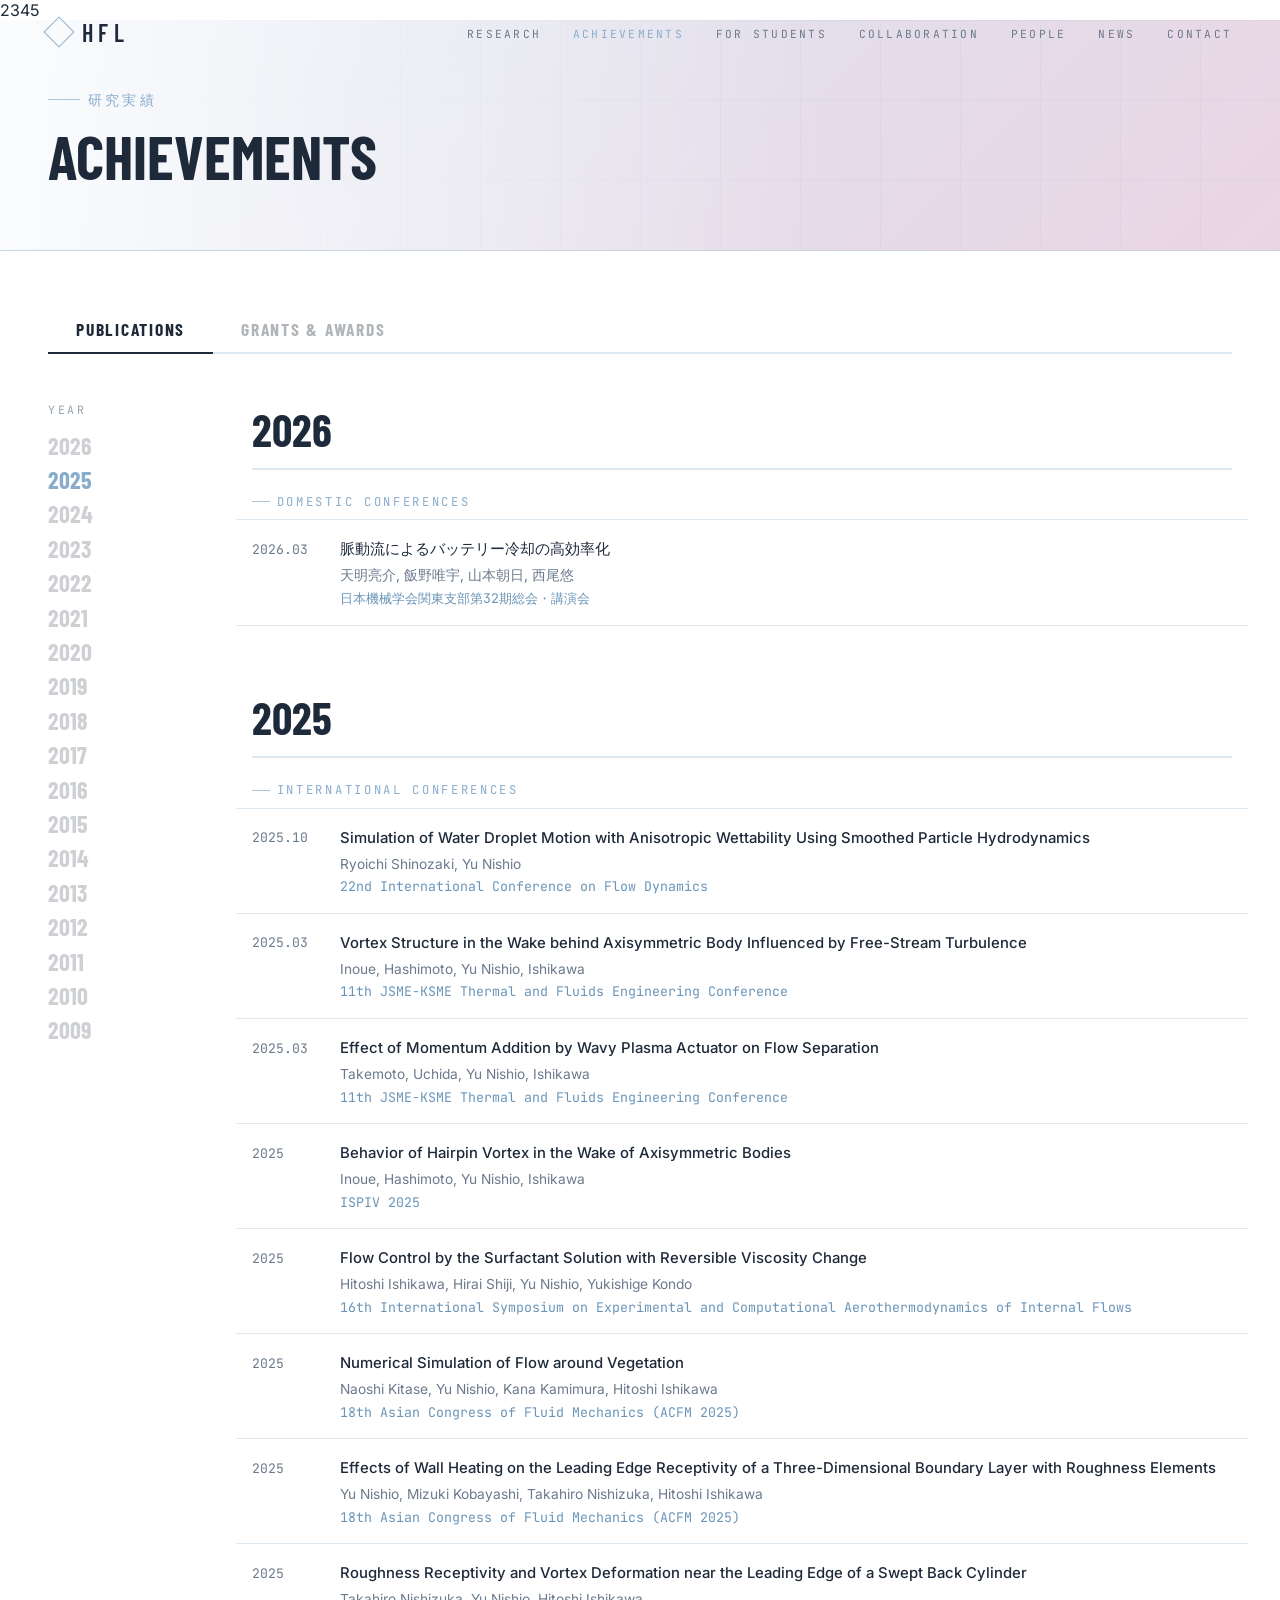
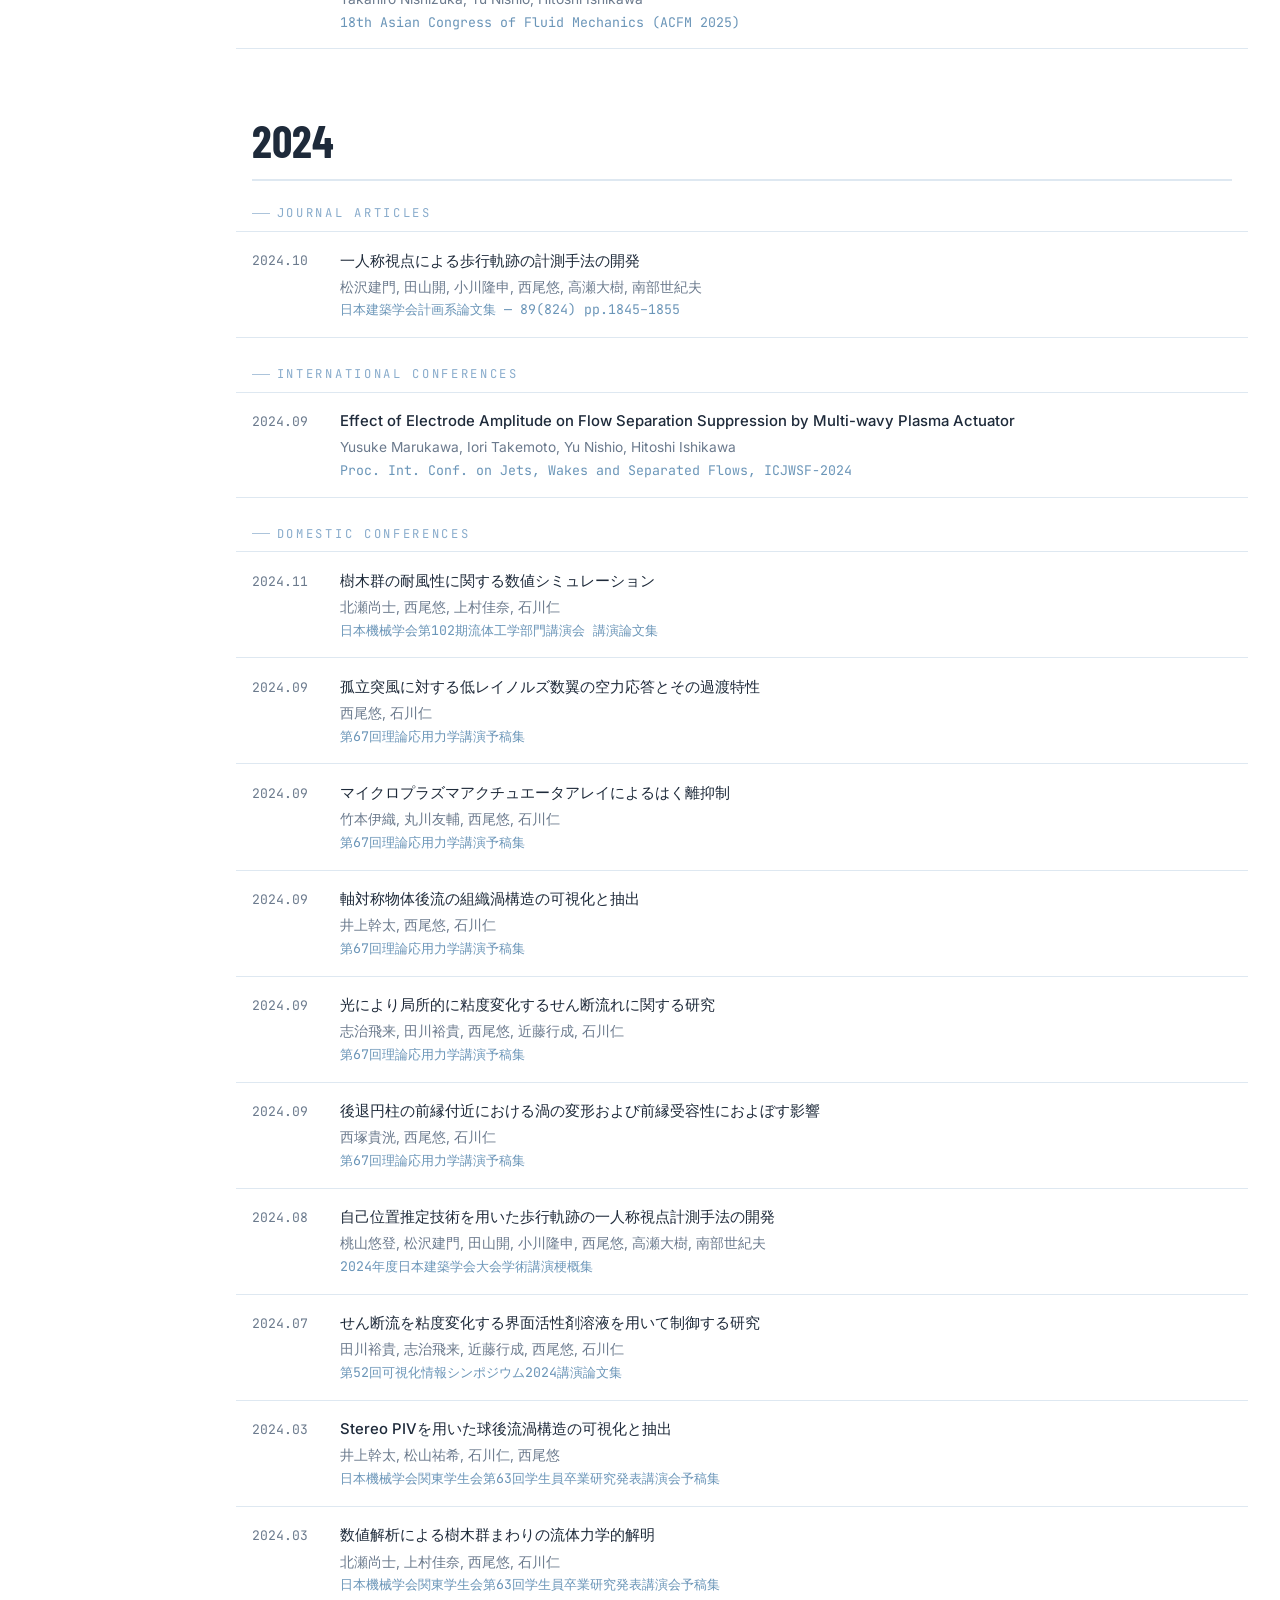
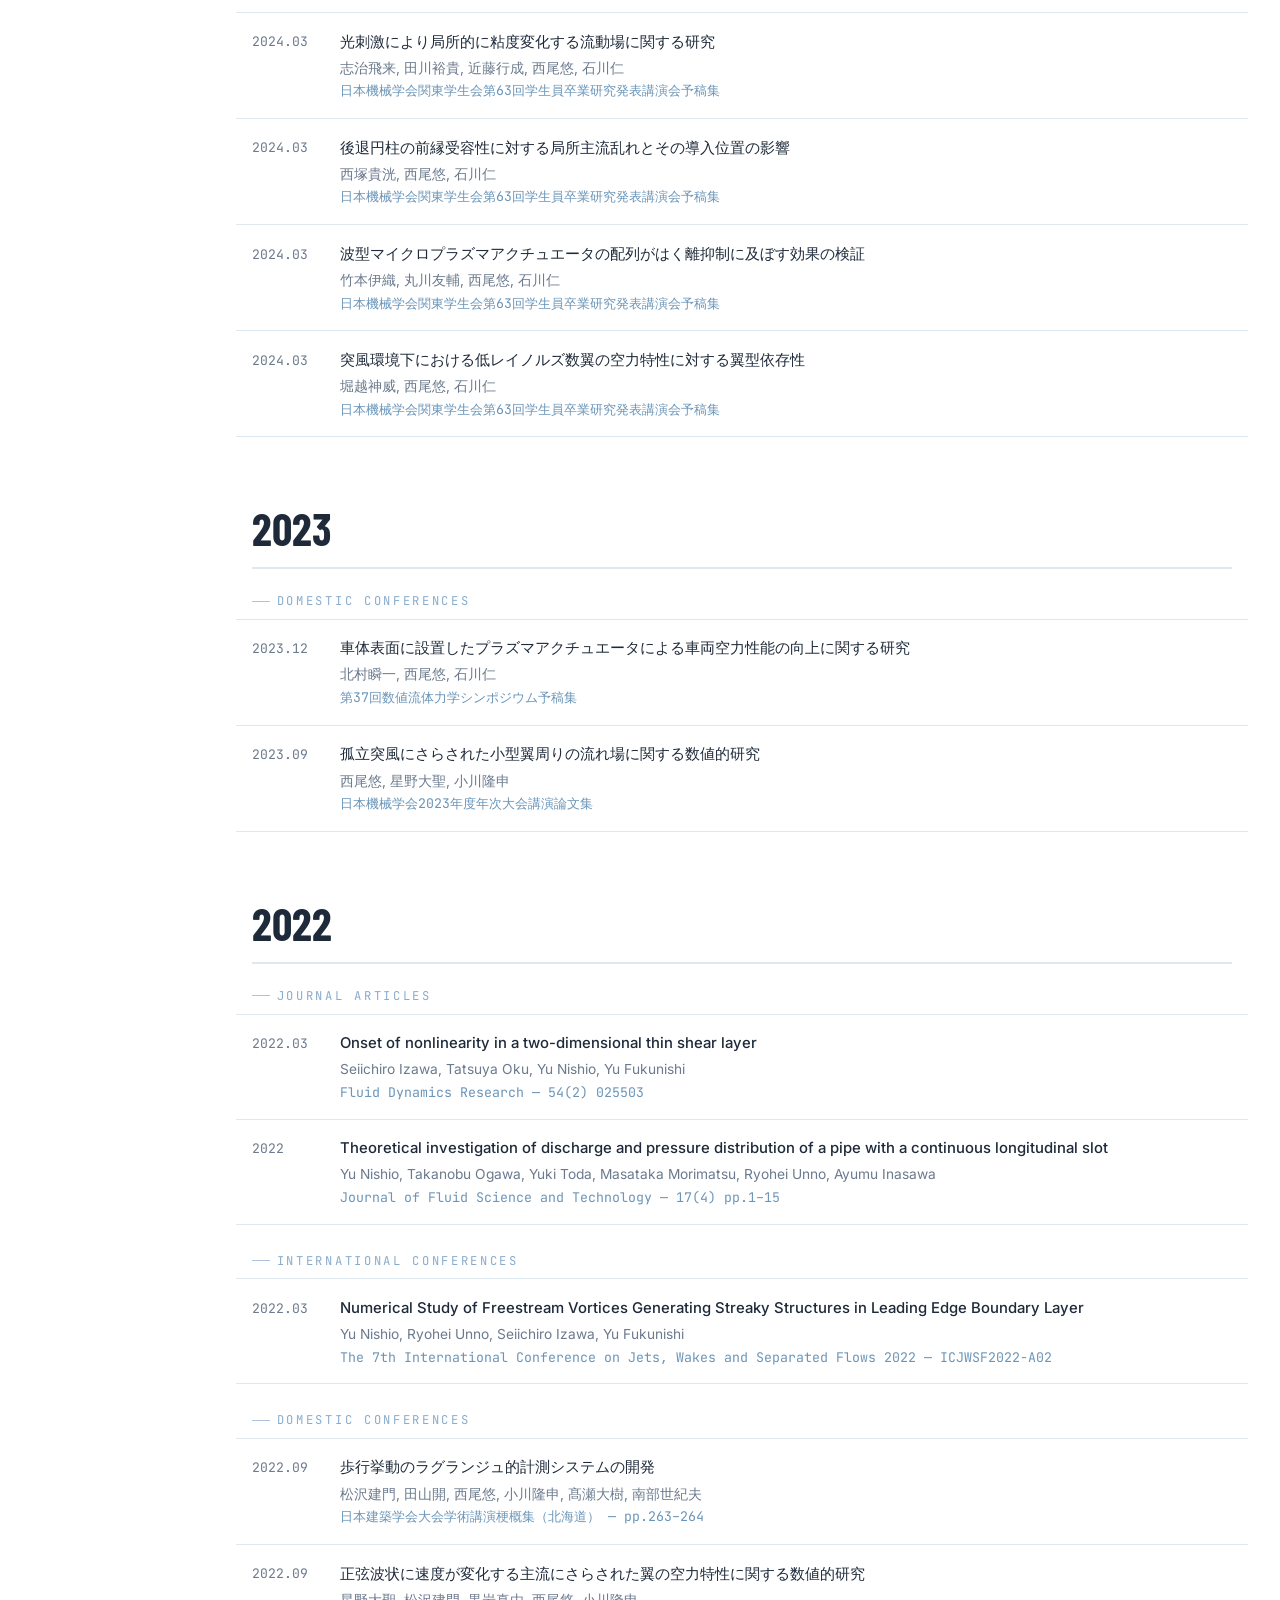
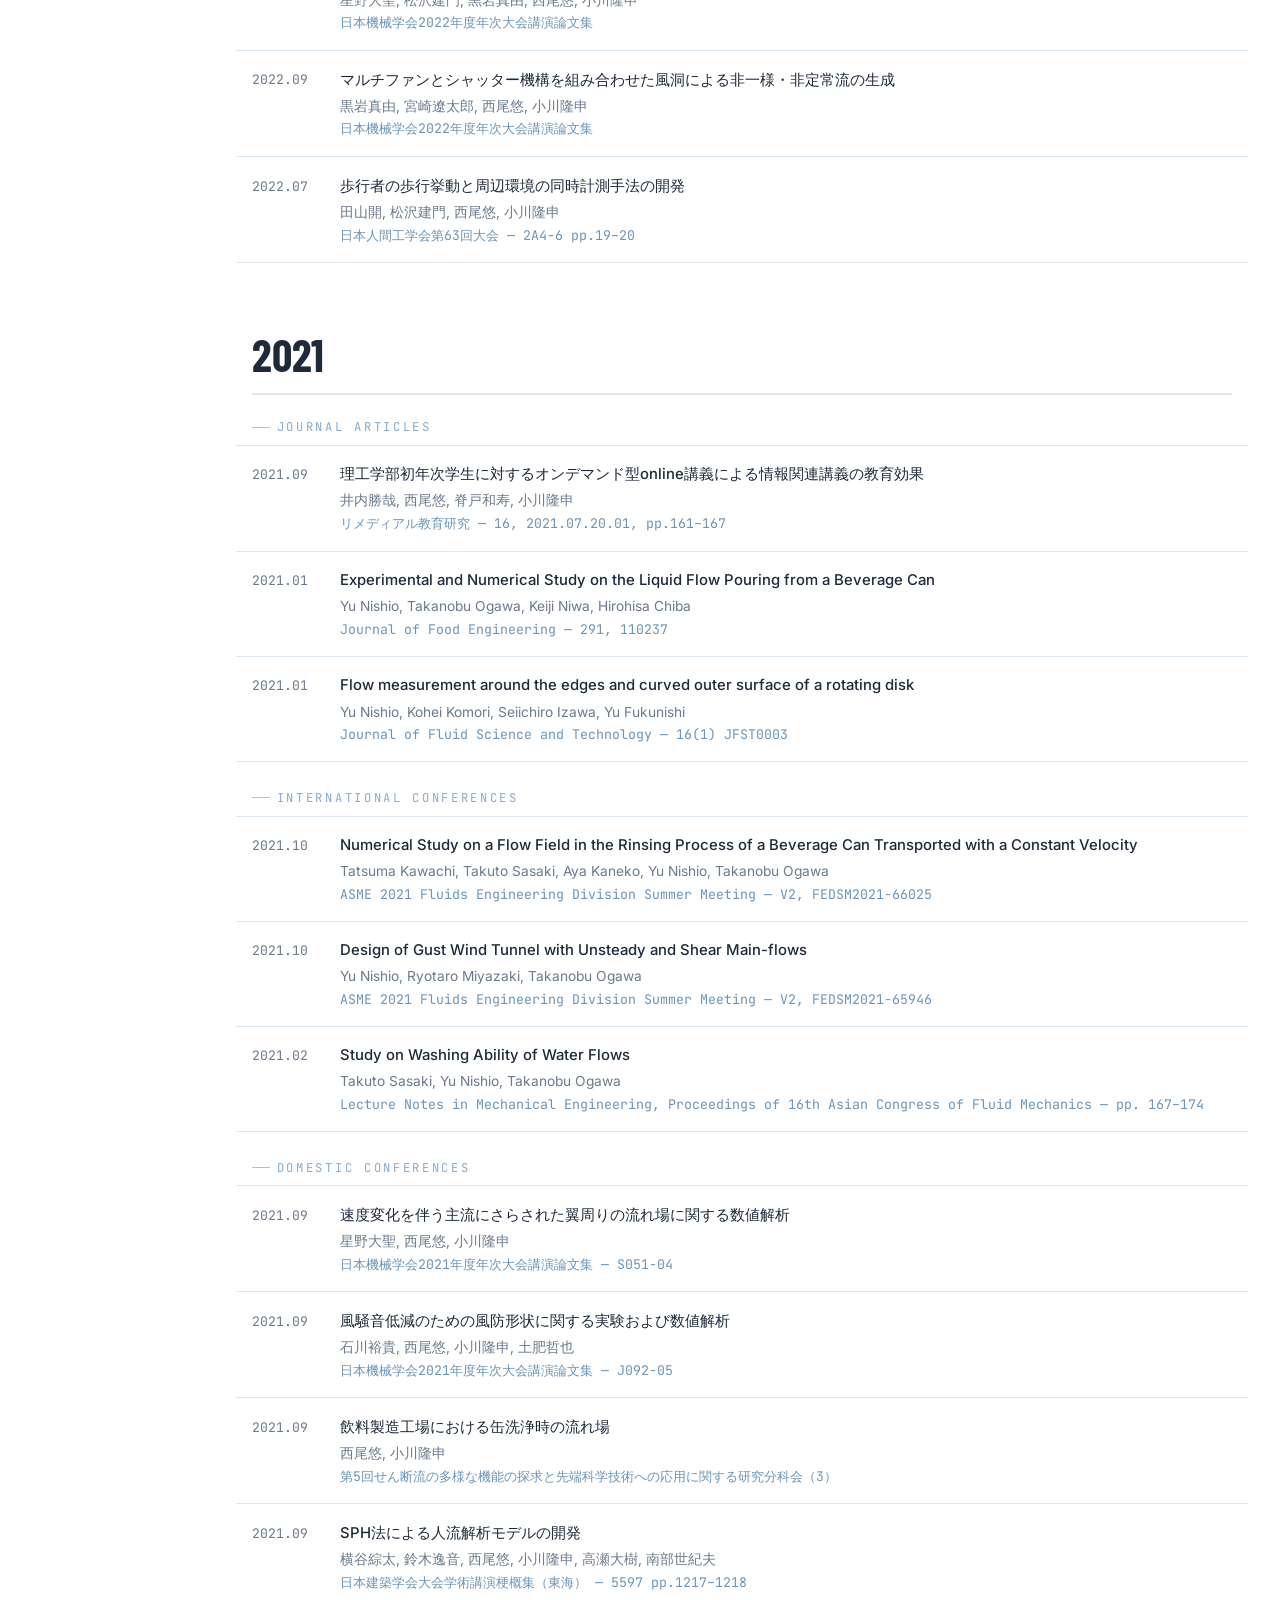
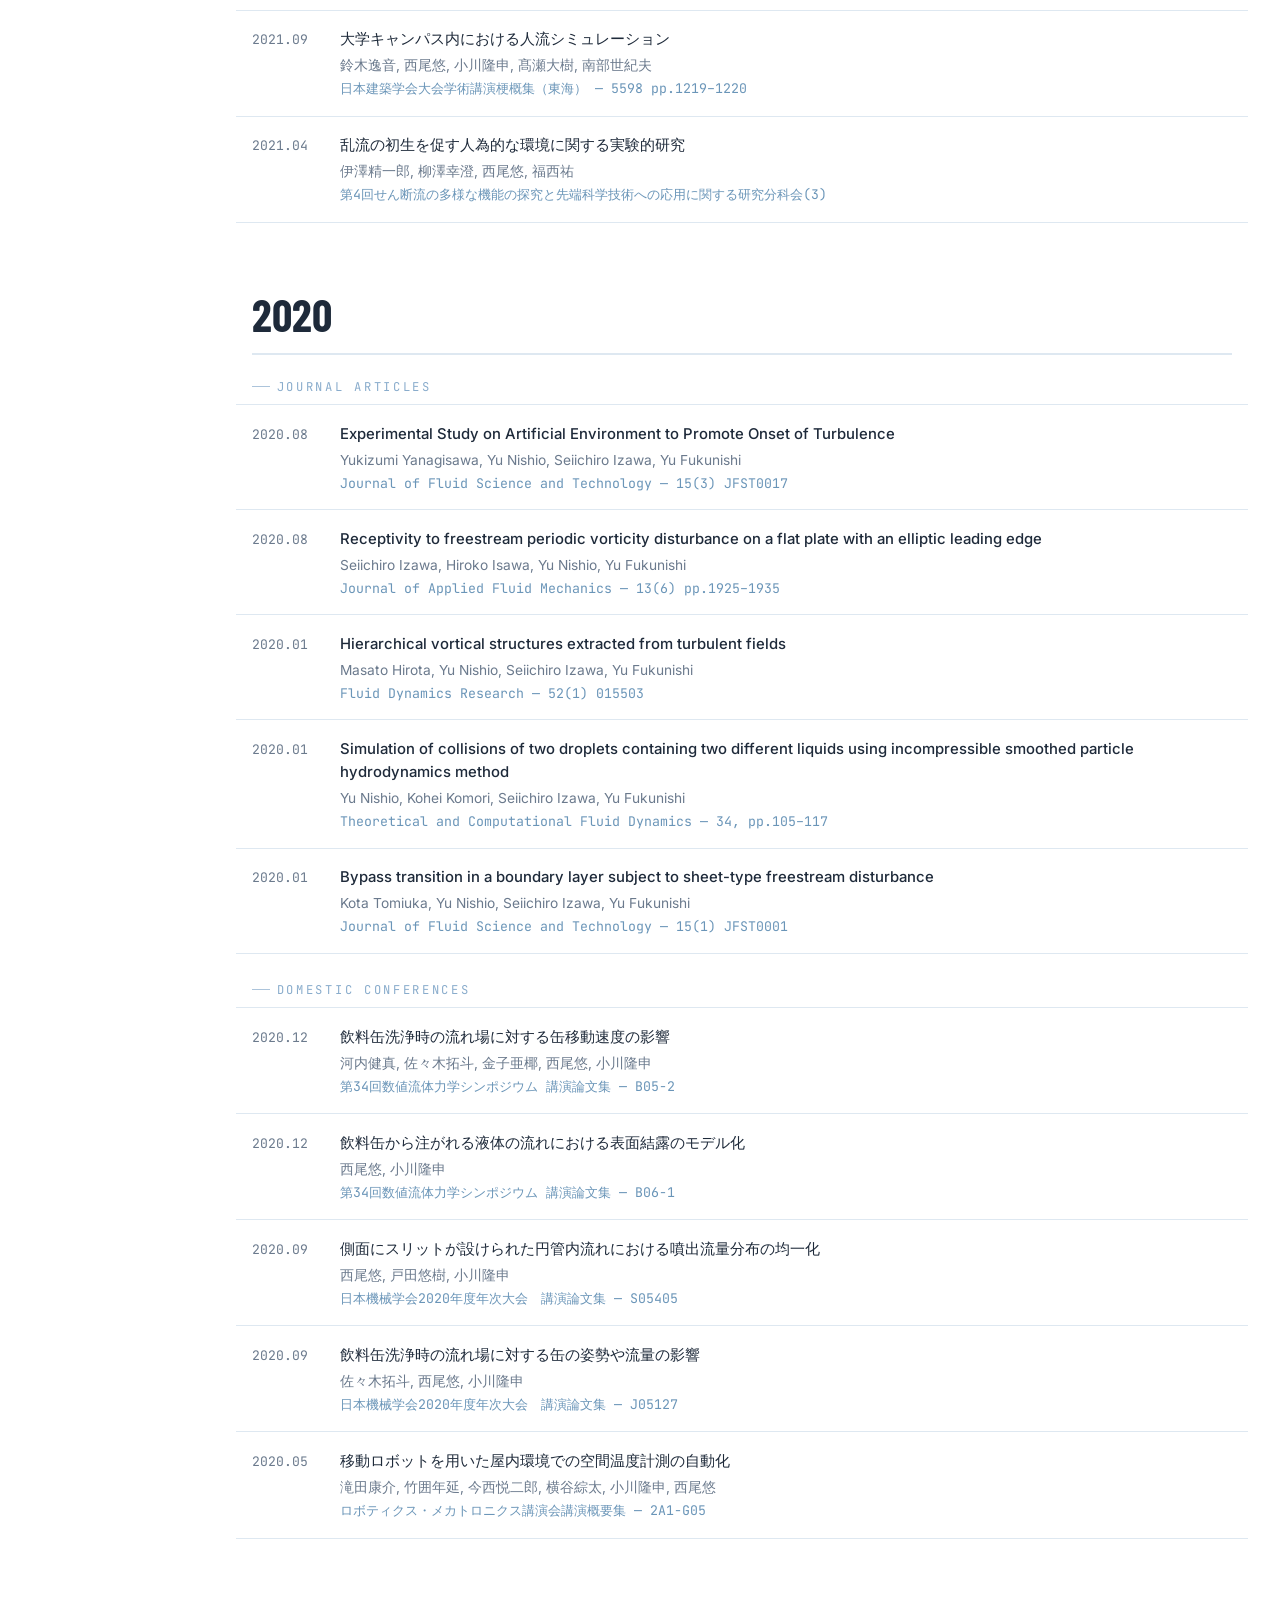
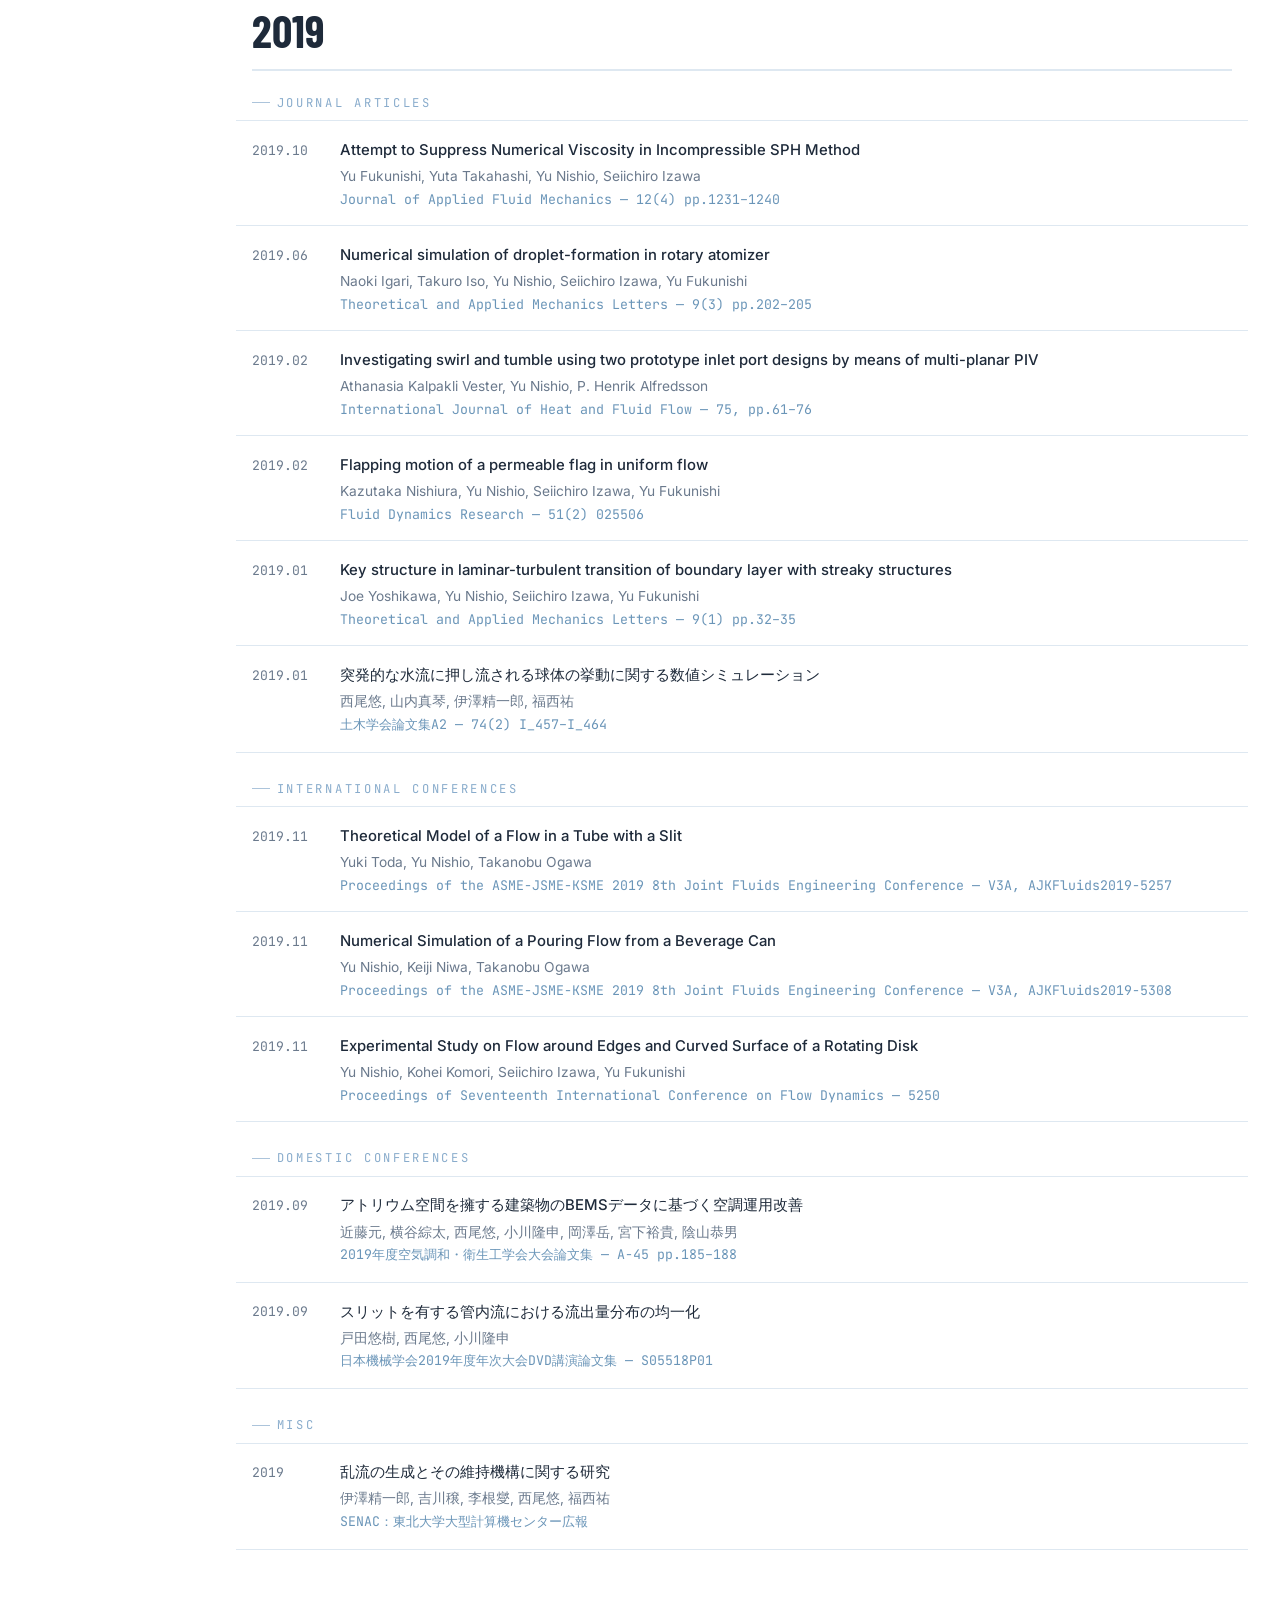
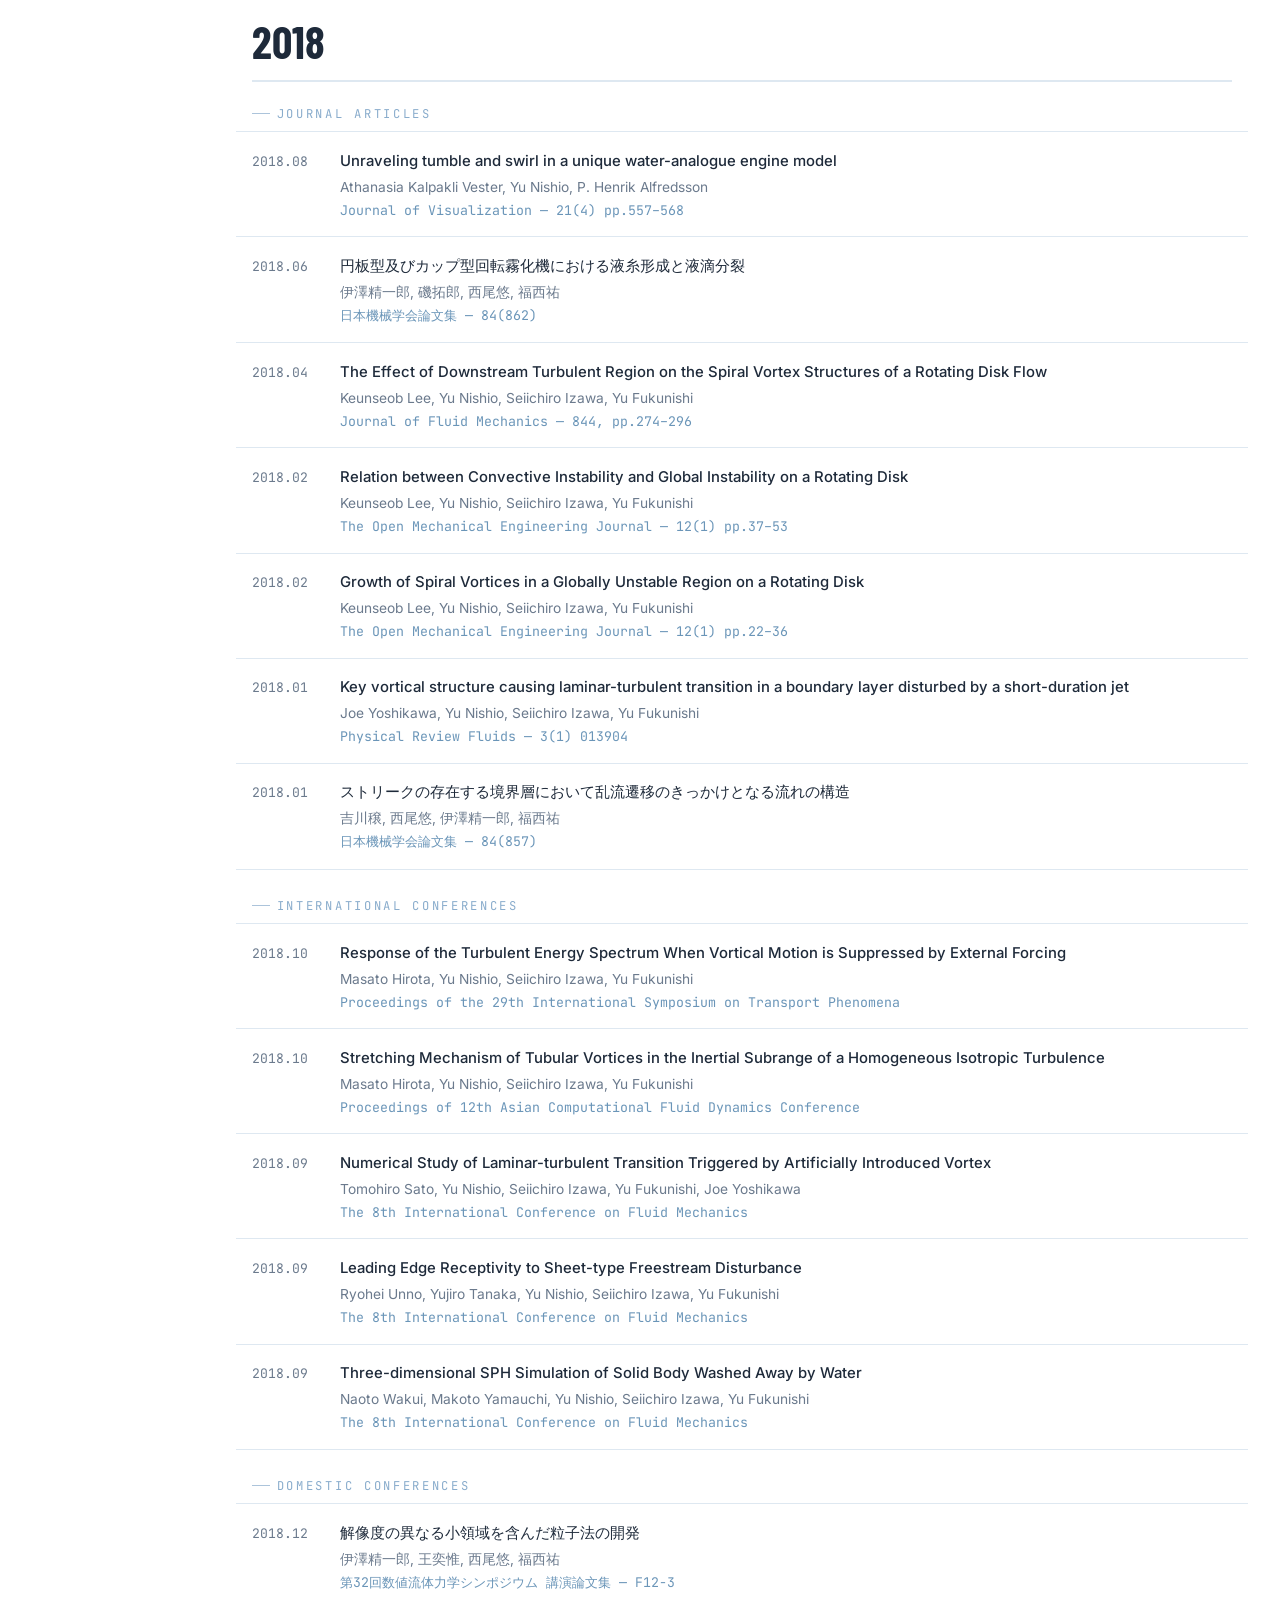
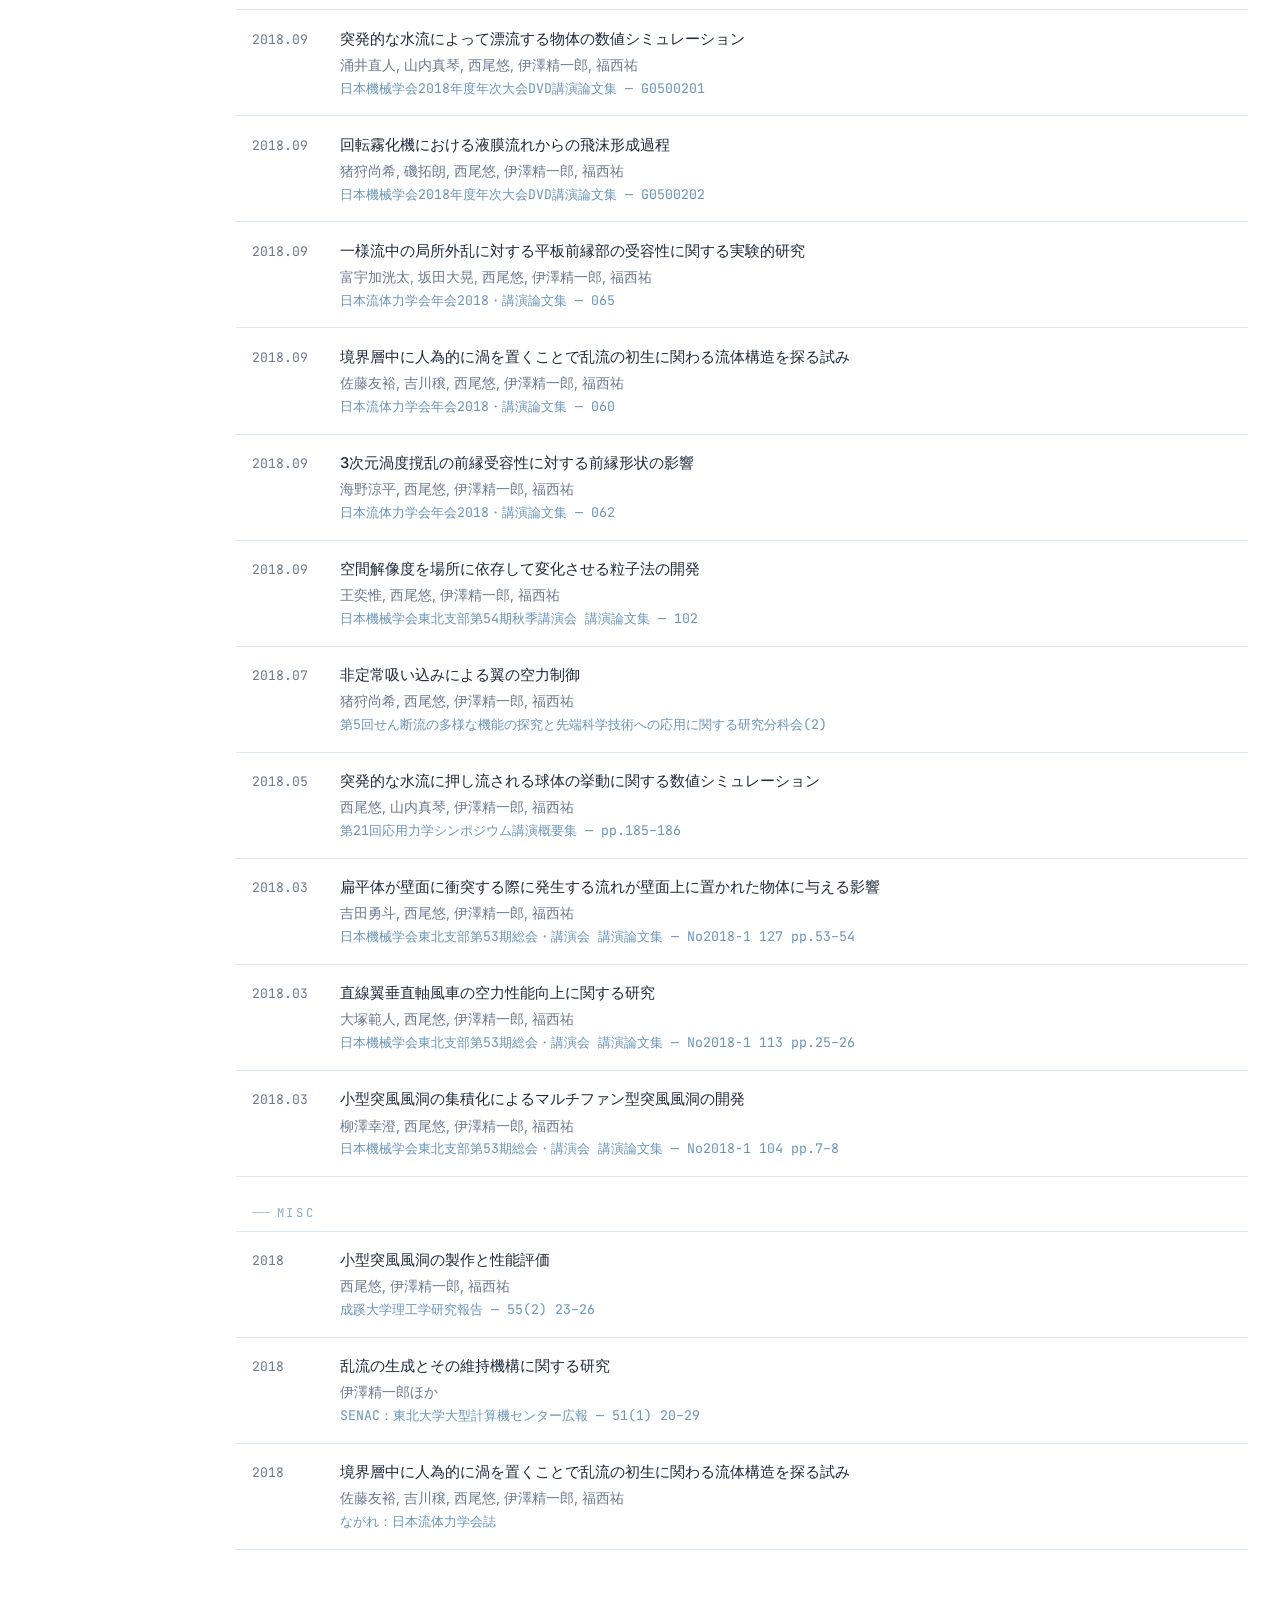
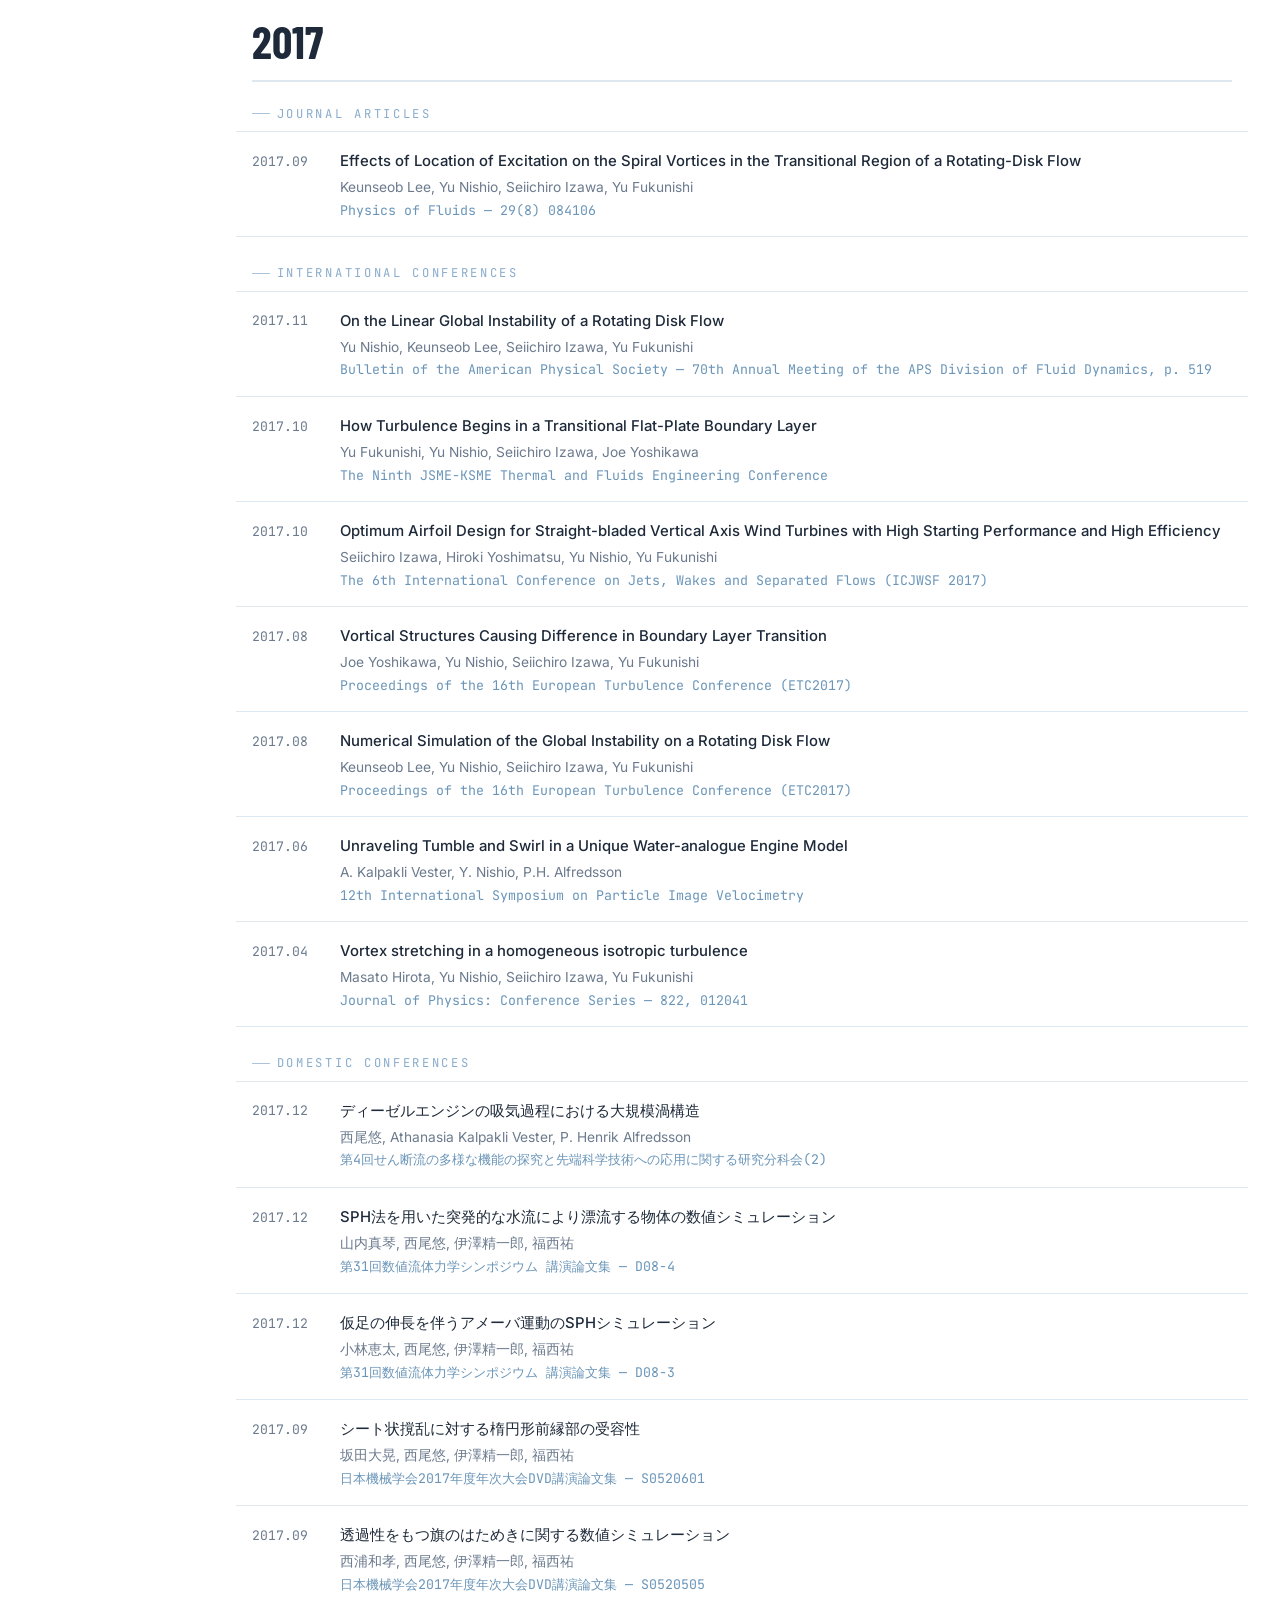
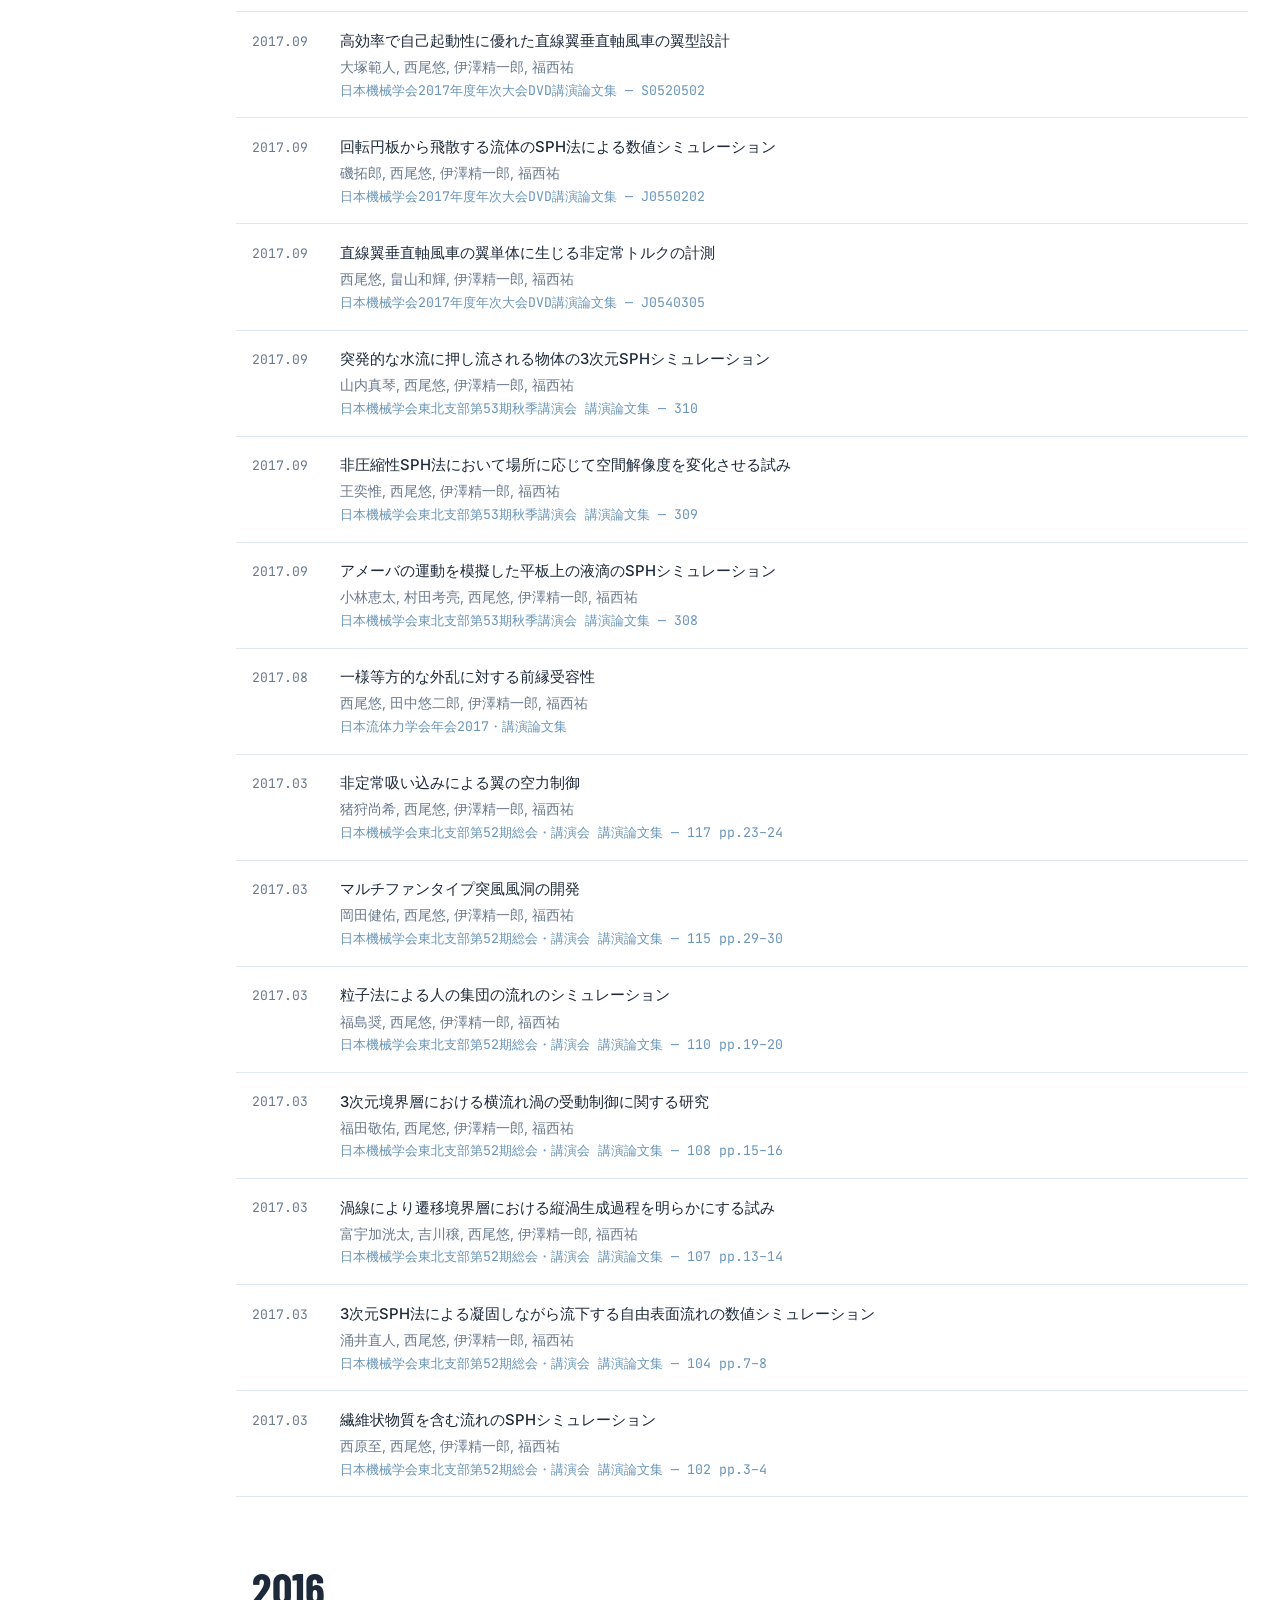
==== commit dbe7c78b: "Add files via upload" ====
--- a/achievements.html
+++ b/achievements.html
@@ -2,14 +2,33 @@
 <html lang="ja">
 <head>
 <meta charset="UTF-8">
+<!-- Google tag (gtag.js) -->
+<script async src="https://www.googletagmanager.com/gtag/js?id=G-VKR7DMPNJD"></script>
+<script>
+  window.dataLayer = window.dataLayer || [];
+  function gtag(){dataLayer.push(arguments);}
+  gtag('js', new Date());
+
+  gtag('config', 'G-VKR7DMPNJD');
+</script>
 <meta name="viewport" content="width=device-width, initial-scale=1.0">
 <meta name="description" content="成蹊大学 熱・エネルギー研究室の研究実績です。">
 <title>Achievements | 熱・エネルギー研究室 | 成蹊大学</title>
+<link rel="canonical" href="https://heatandflow-physics-lab.jp/achievements.html">
 <link rel="preconnect" href="https://fonts.googleapis.com">
 <link rel="preconnect" href="https://fonts.gstatic.com" crossorigin>
 <link href="https://fonts.googleapis.com/css2?family=Barlow+Condensed:wght@400;600;700;800&family=Inter:wght@300;400;500&family=JetBrains+Mono:wght@400;500&display=swap" rel="stylesheet">
 <link rel="stylesheet" href="css/achievements.css">
 <link rel="shortcut icon" href="img/favicon.ico">
+<meta property="og:type" content="website">2<meta property="og:title" content="Achievements | 熱・エネルギー研究室 | 成蹊大学">3<meta property="og:description" content="熱・エネルギー研究室の論文、講演、研究費、受賞実績一覧">4<meta property="og:url" content="https://heatandflow-physics-lab.jp/achievements.html">5<meta property="og:image" content="https://heatandflow-physics-lab.jp/img/ogp.jpg">
+<script type="application/ld+json">
+{
+  "@context":"https://schema.org",
+  "@type":"WebPage",
+  "name":"Achievements",
+  "url":"https://heatandflow-physics-lab.jp/achievements.html"
+}
+</script>
 </head>
 <body>
 <nav id="nav">
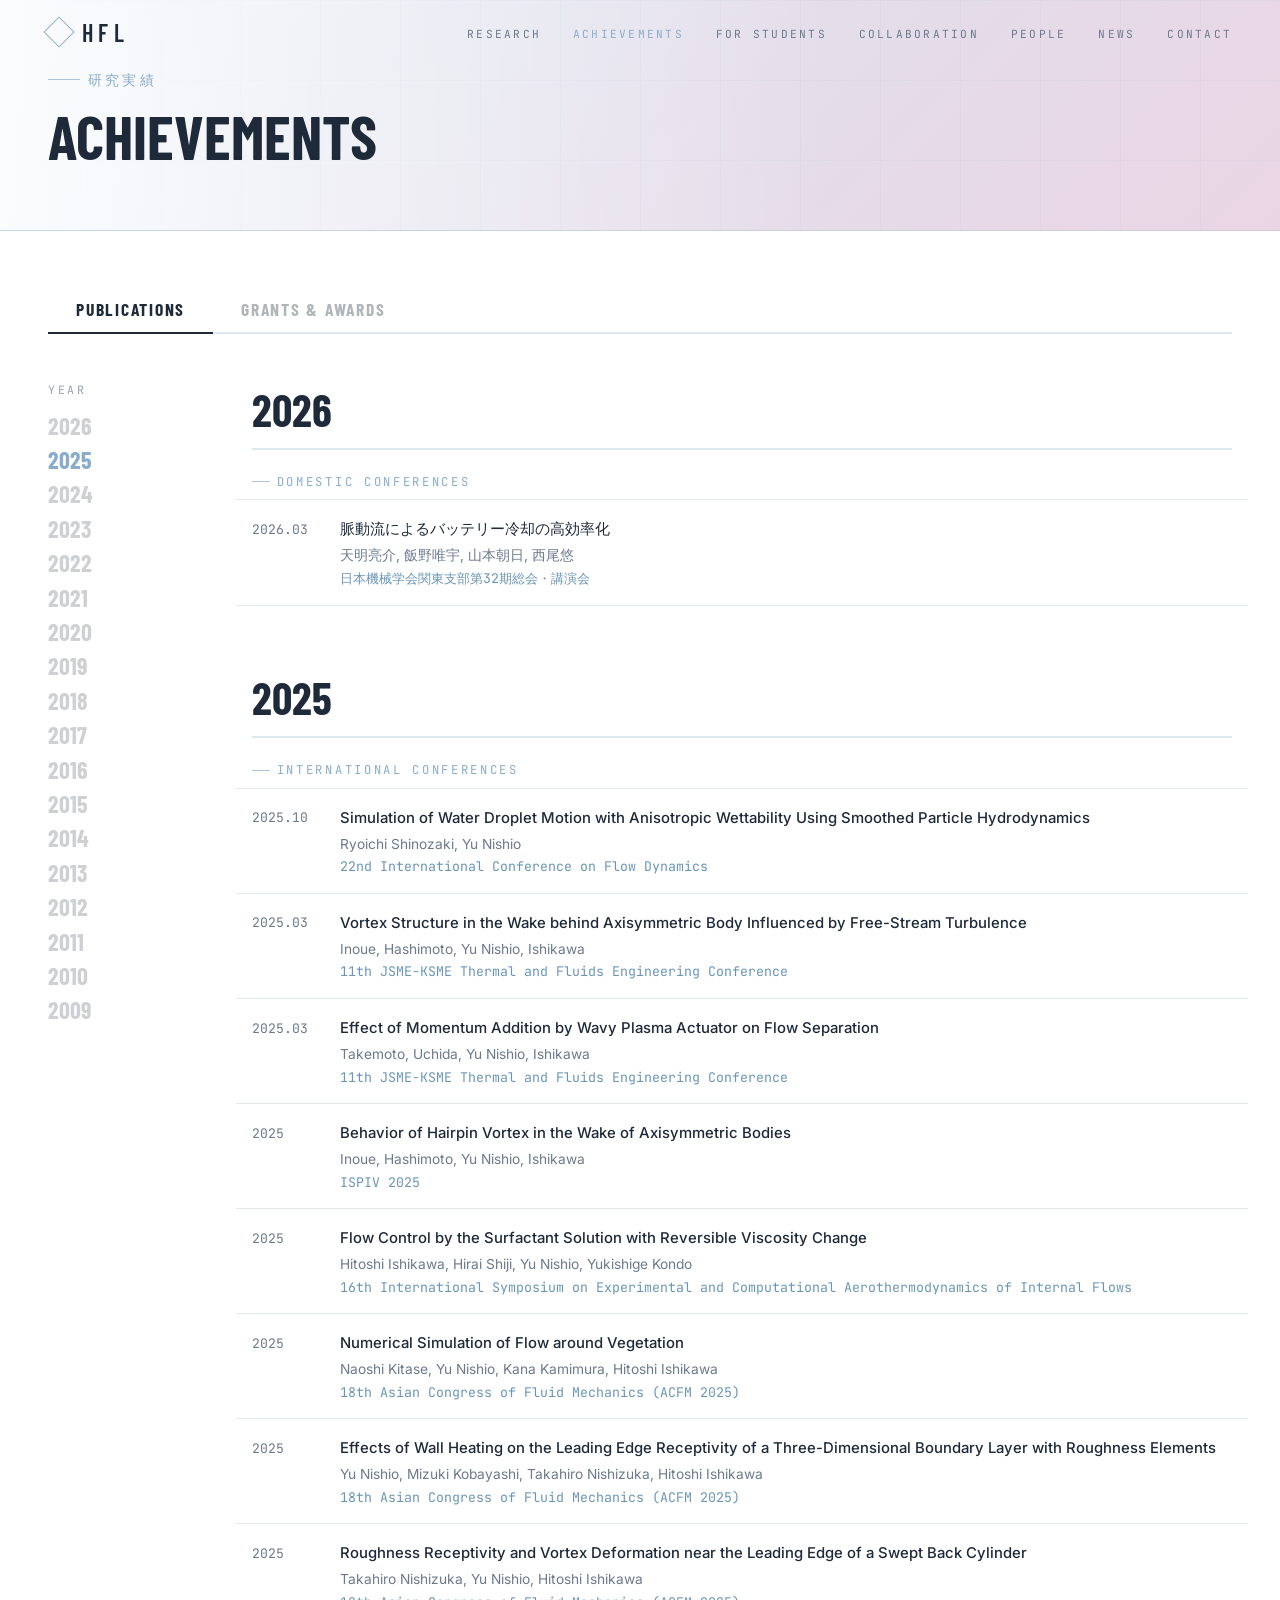
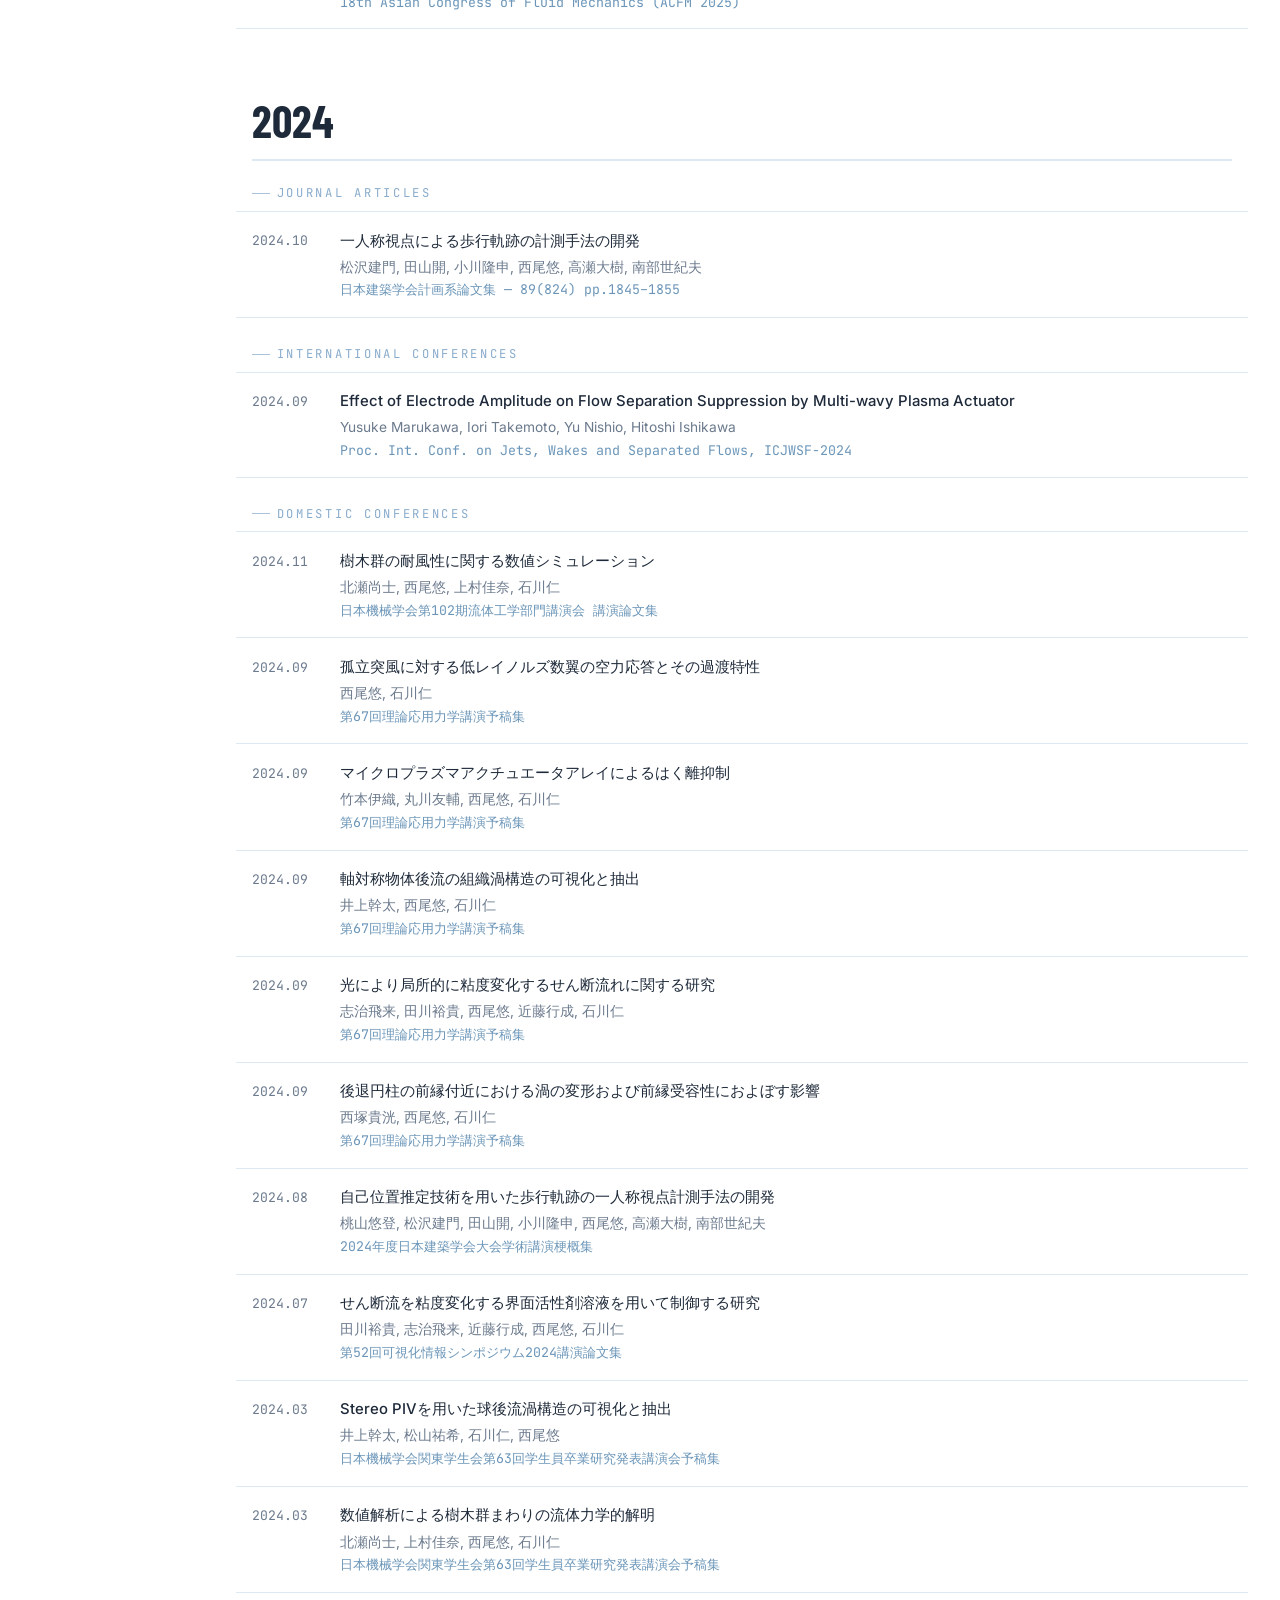
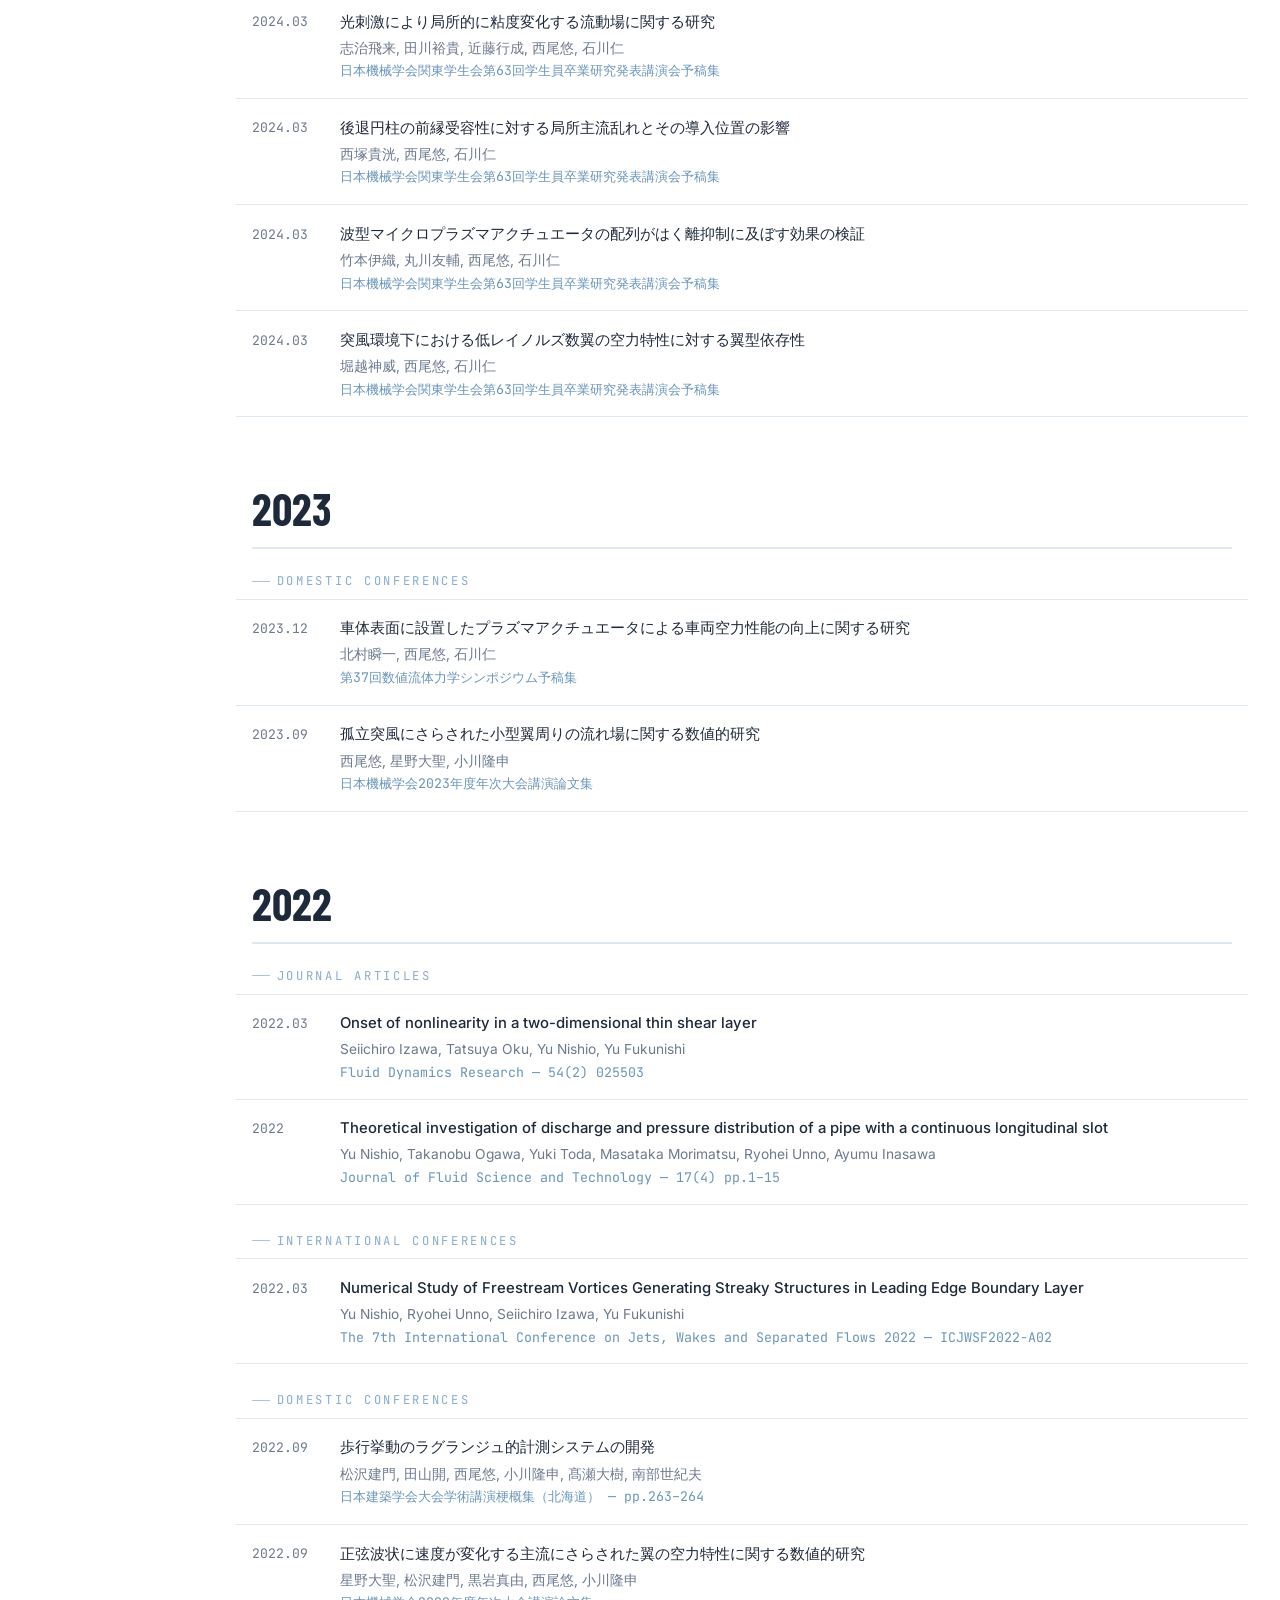
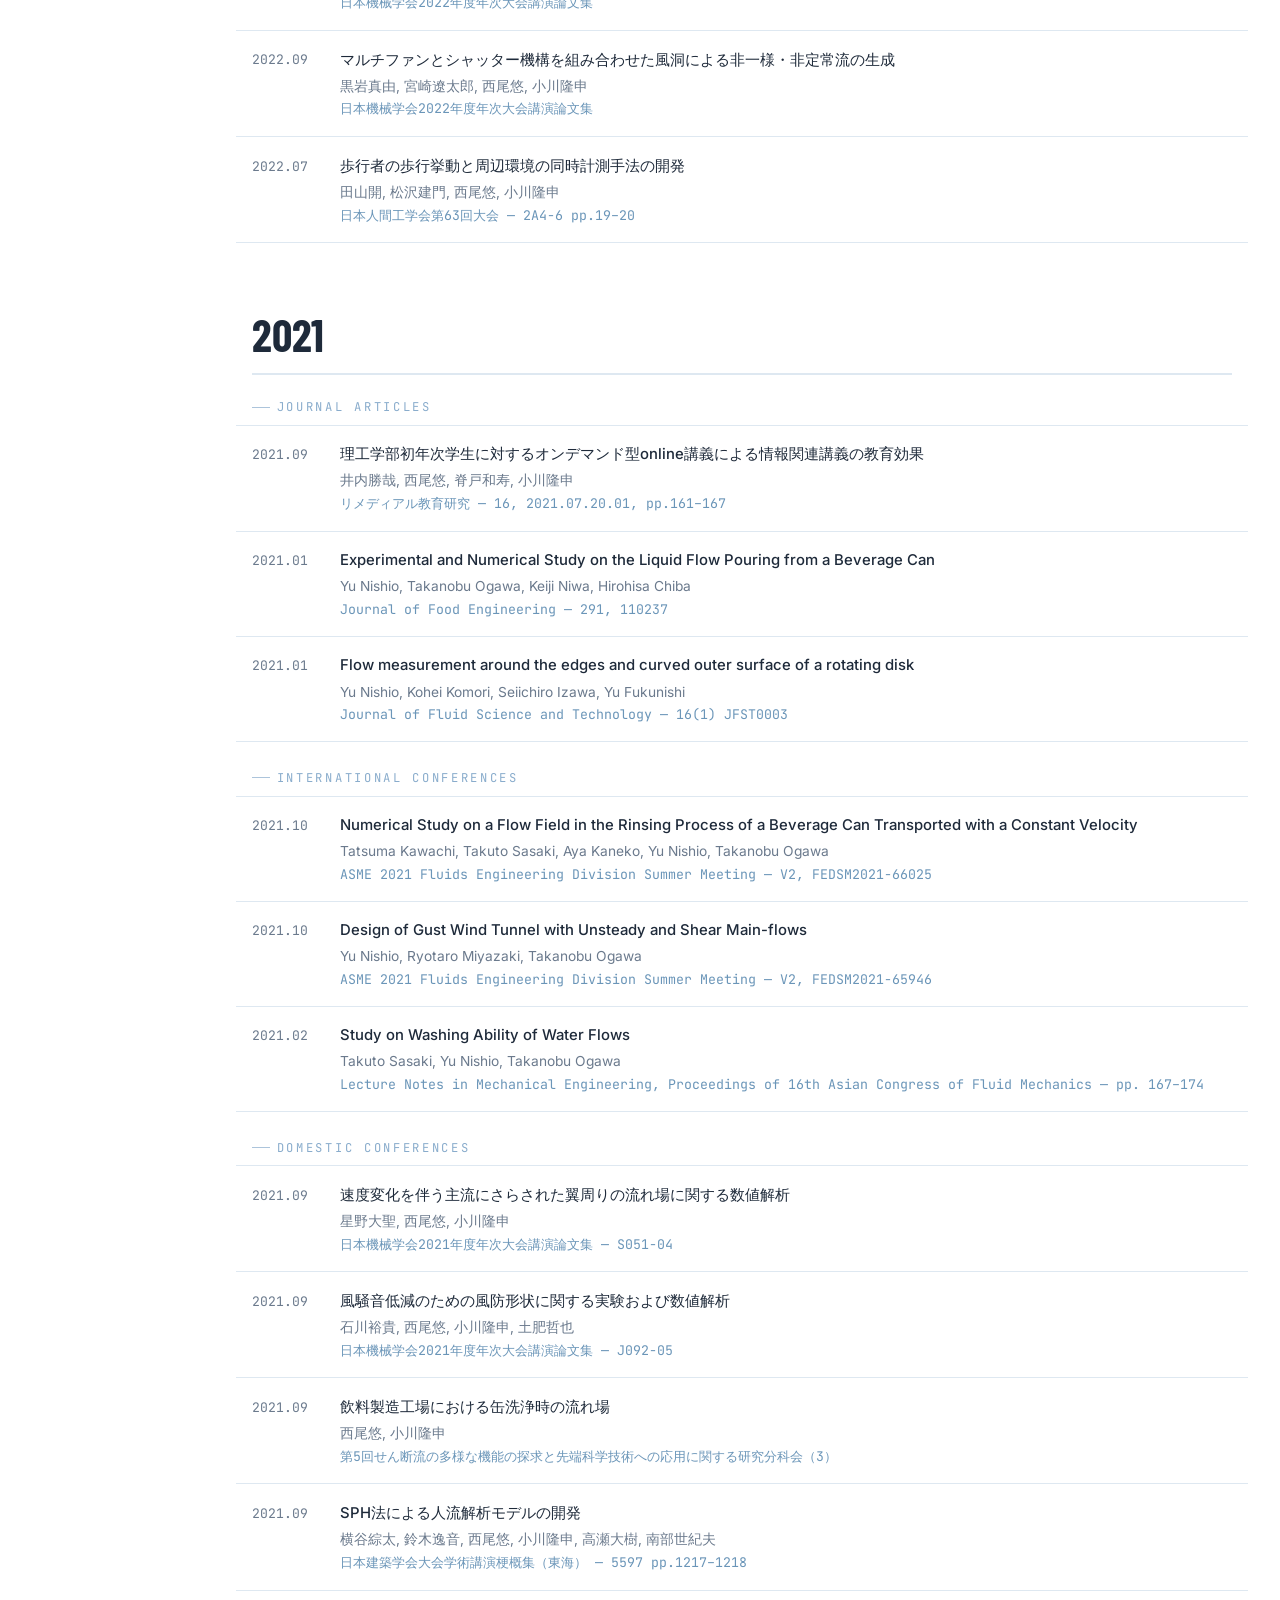
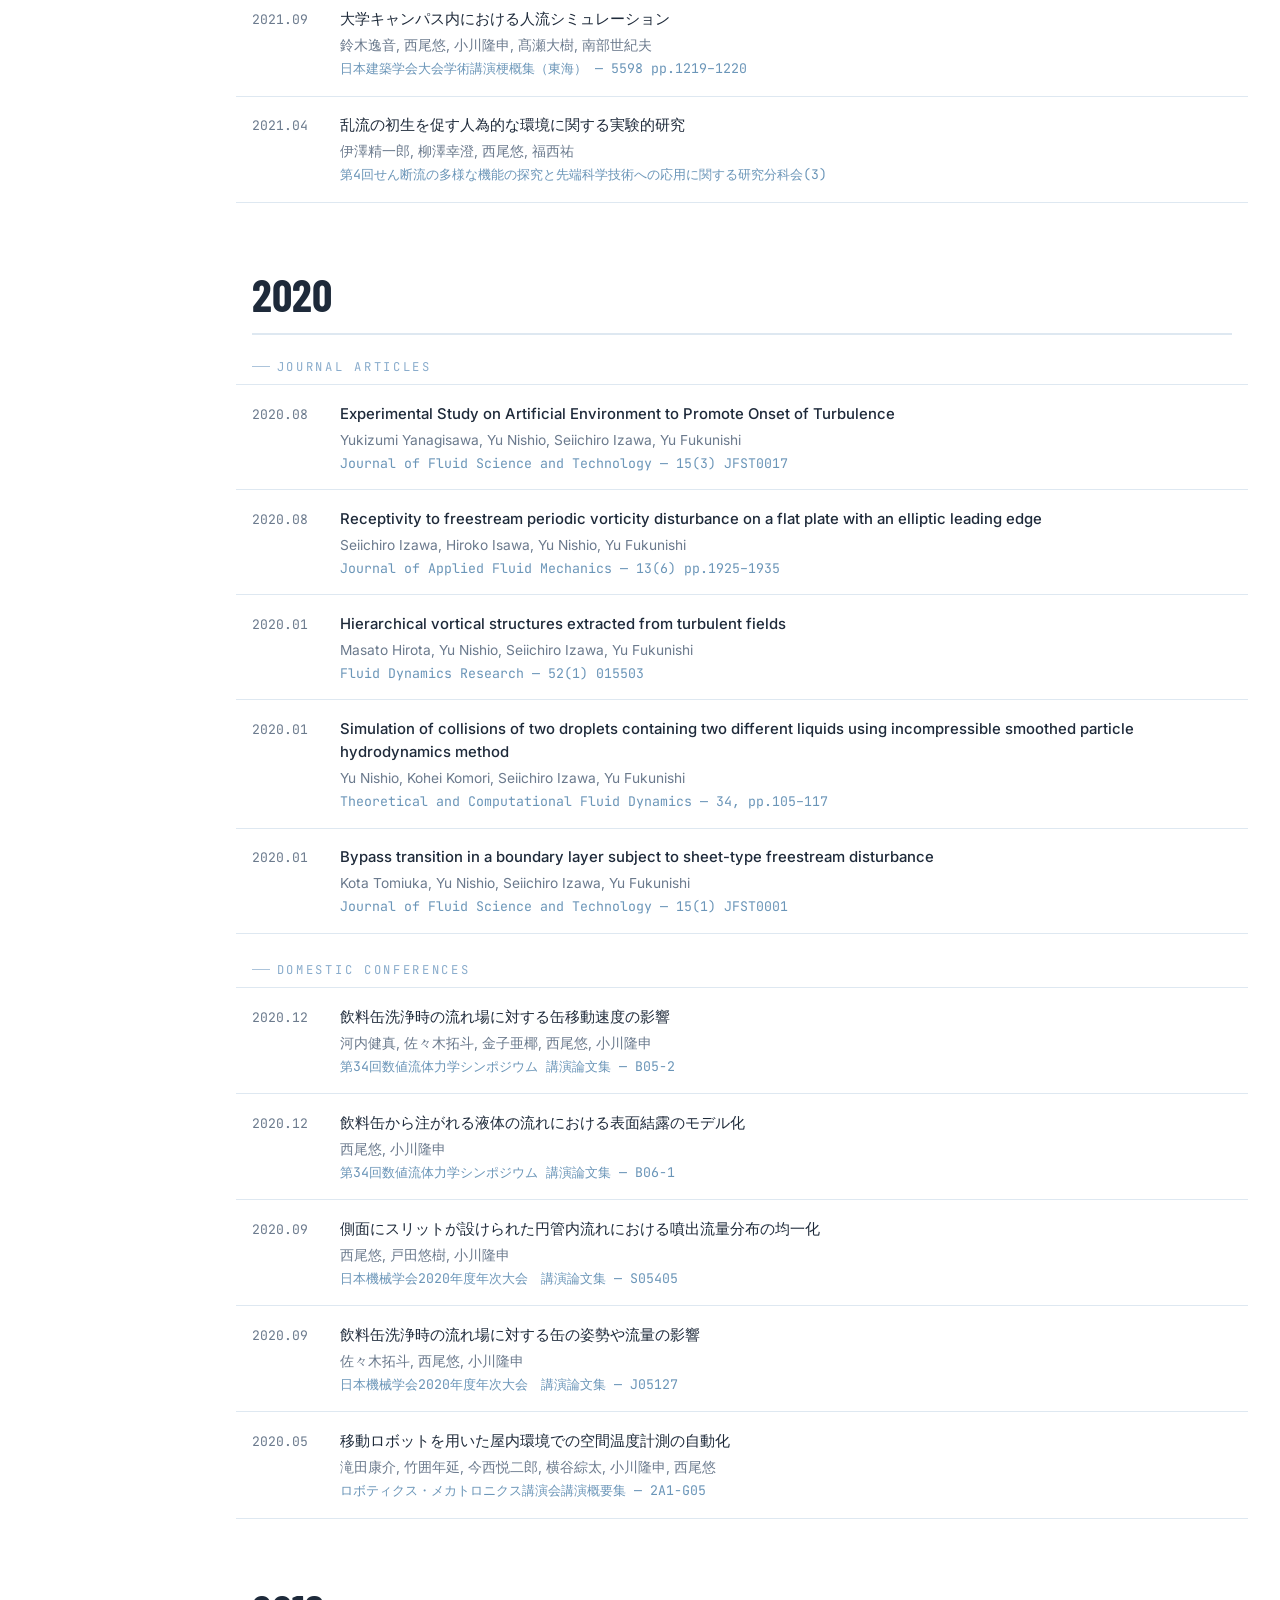
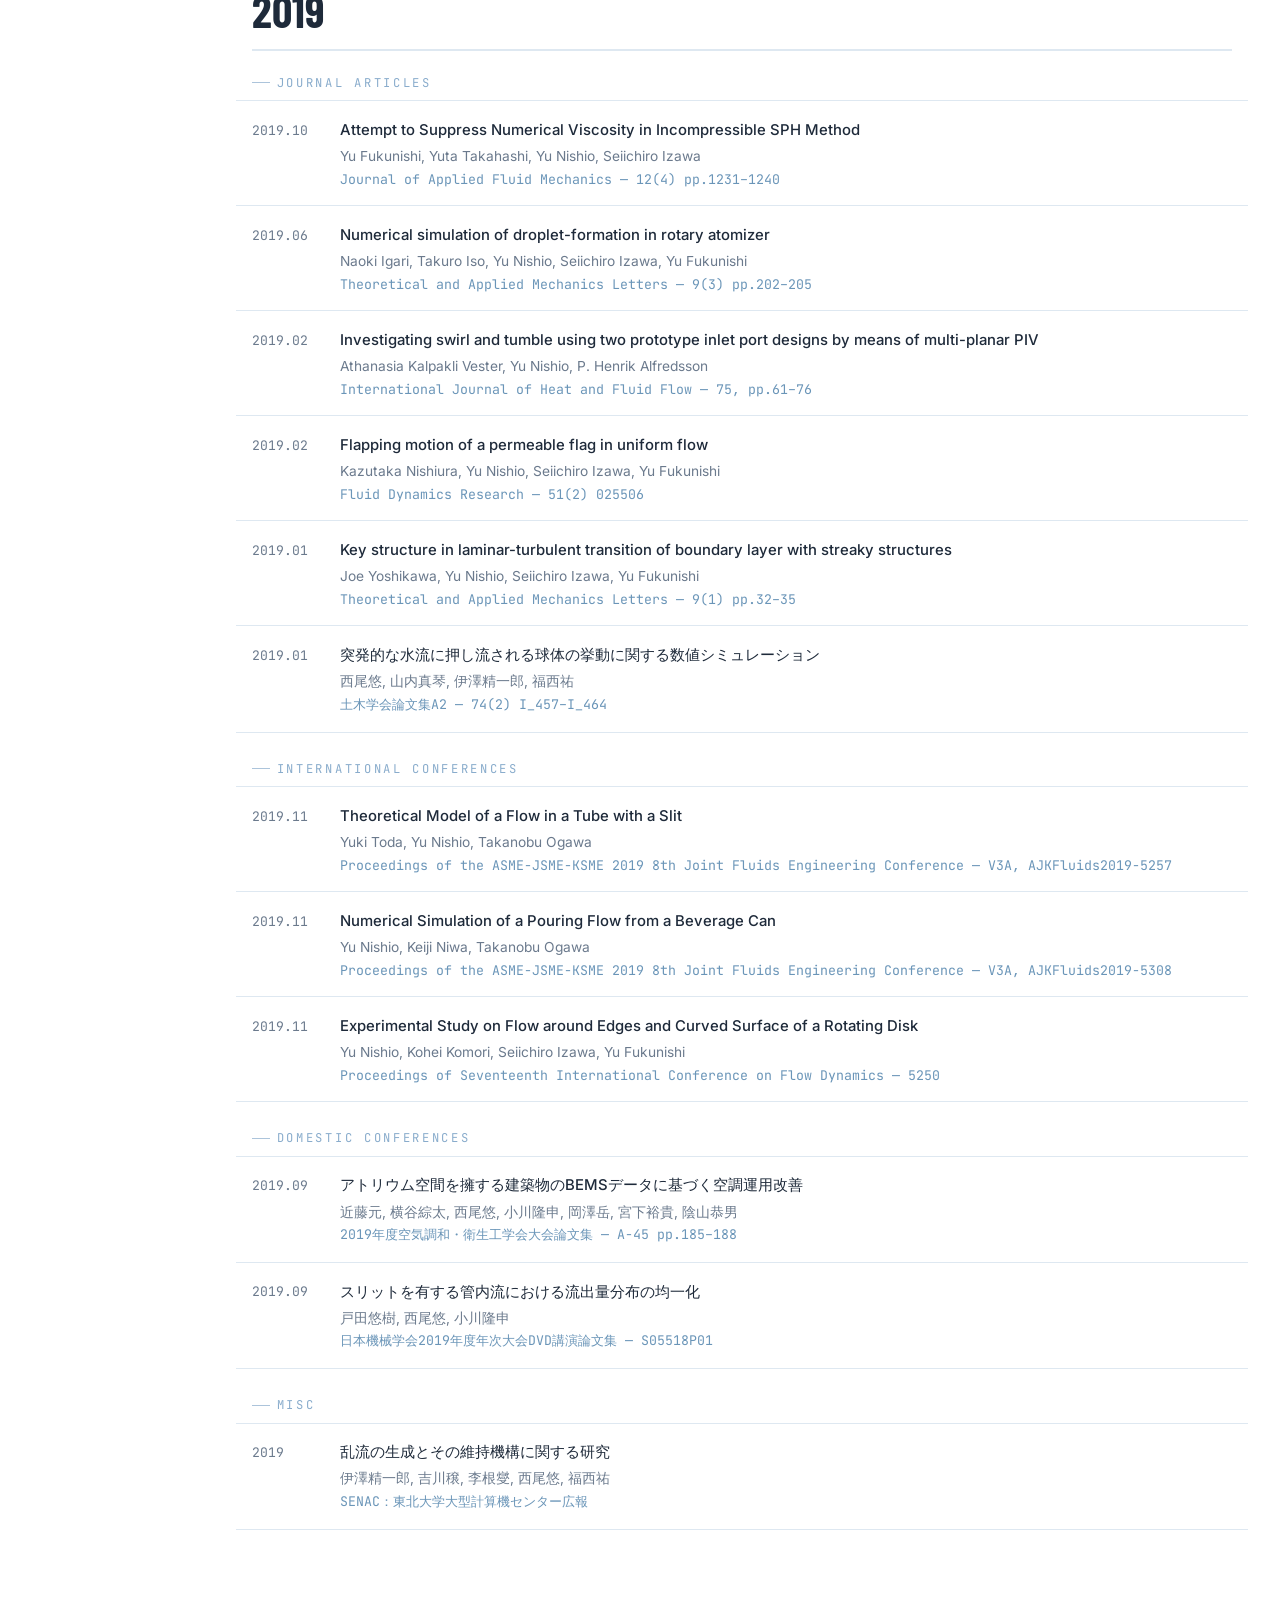
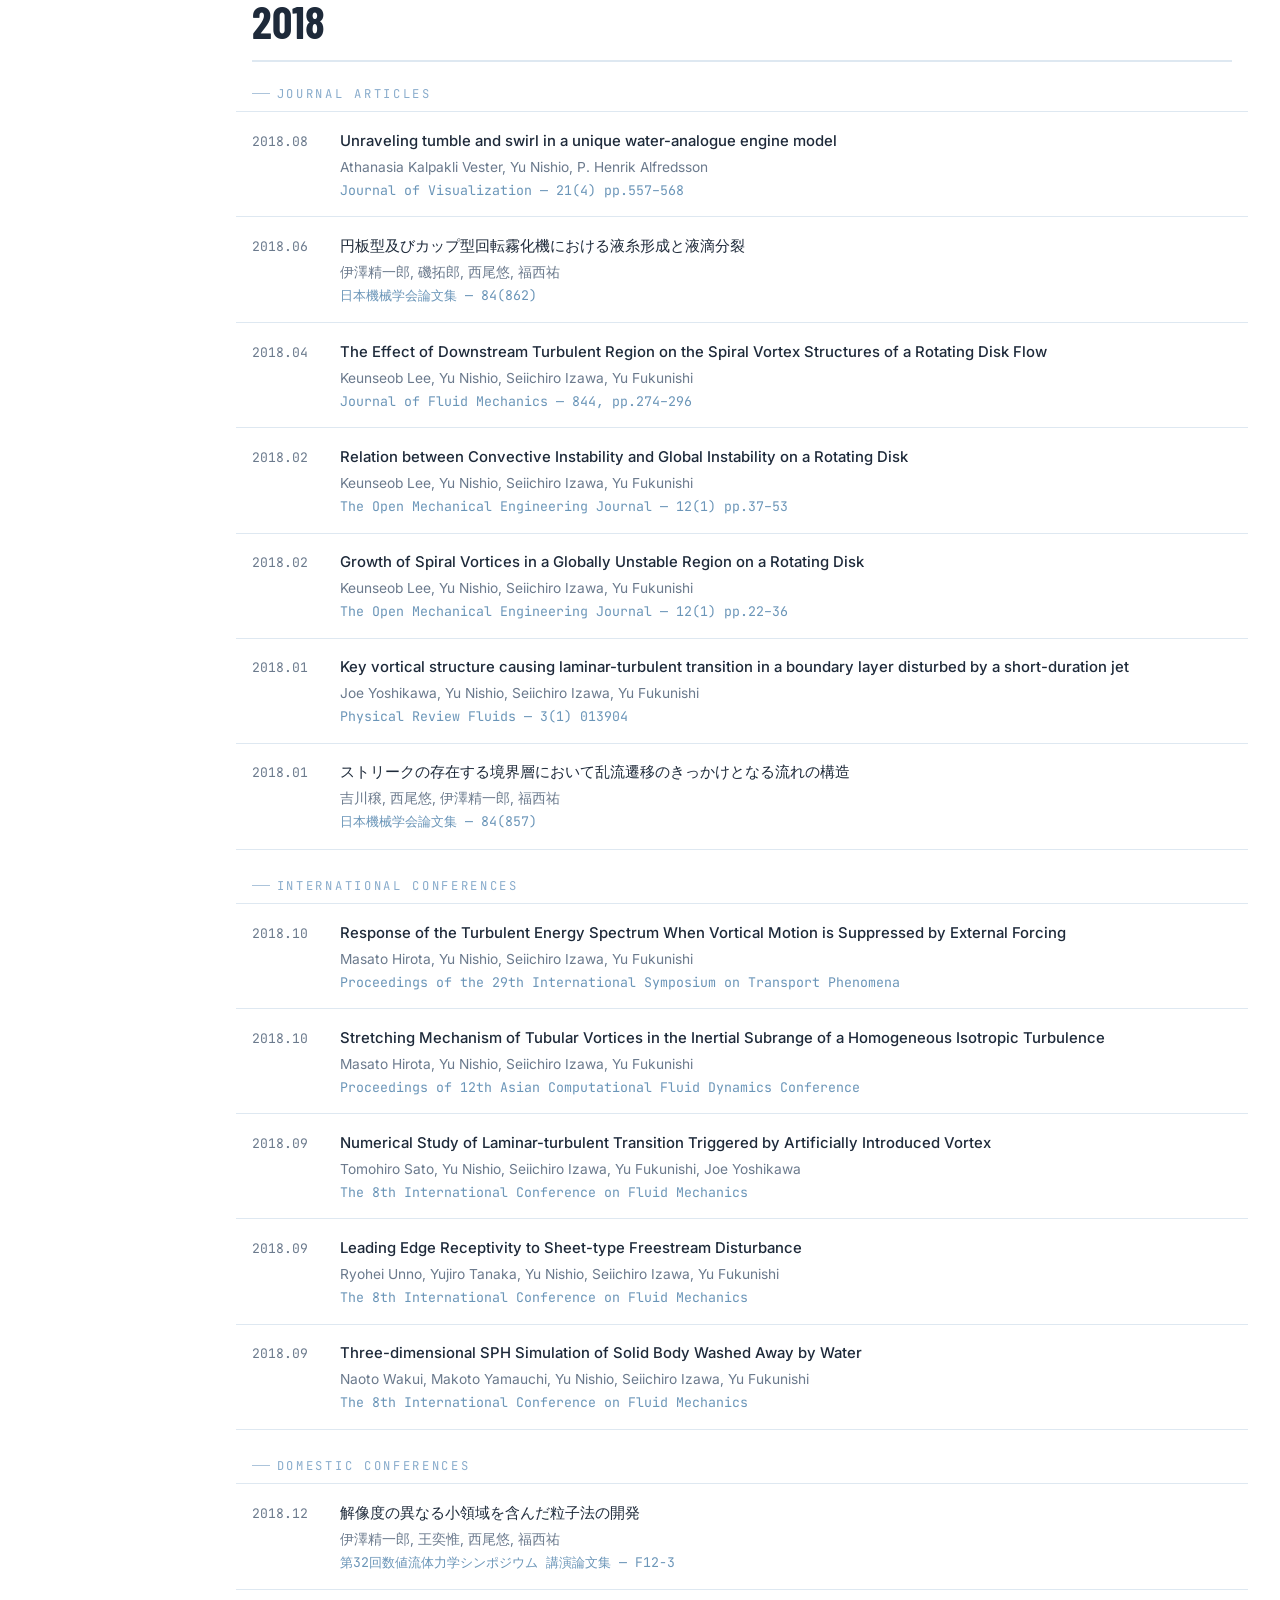
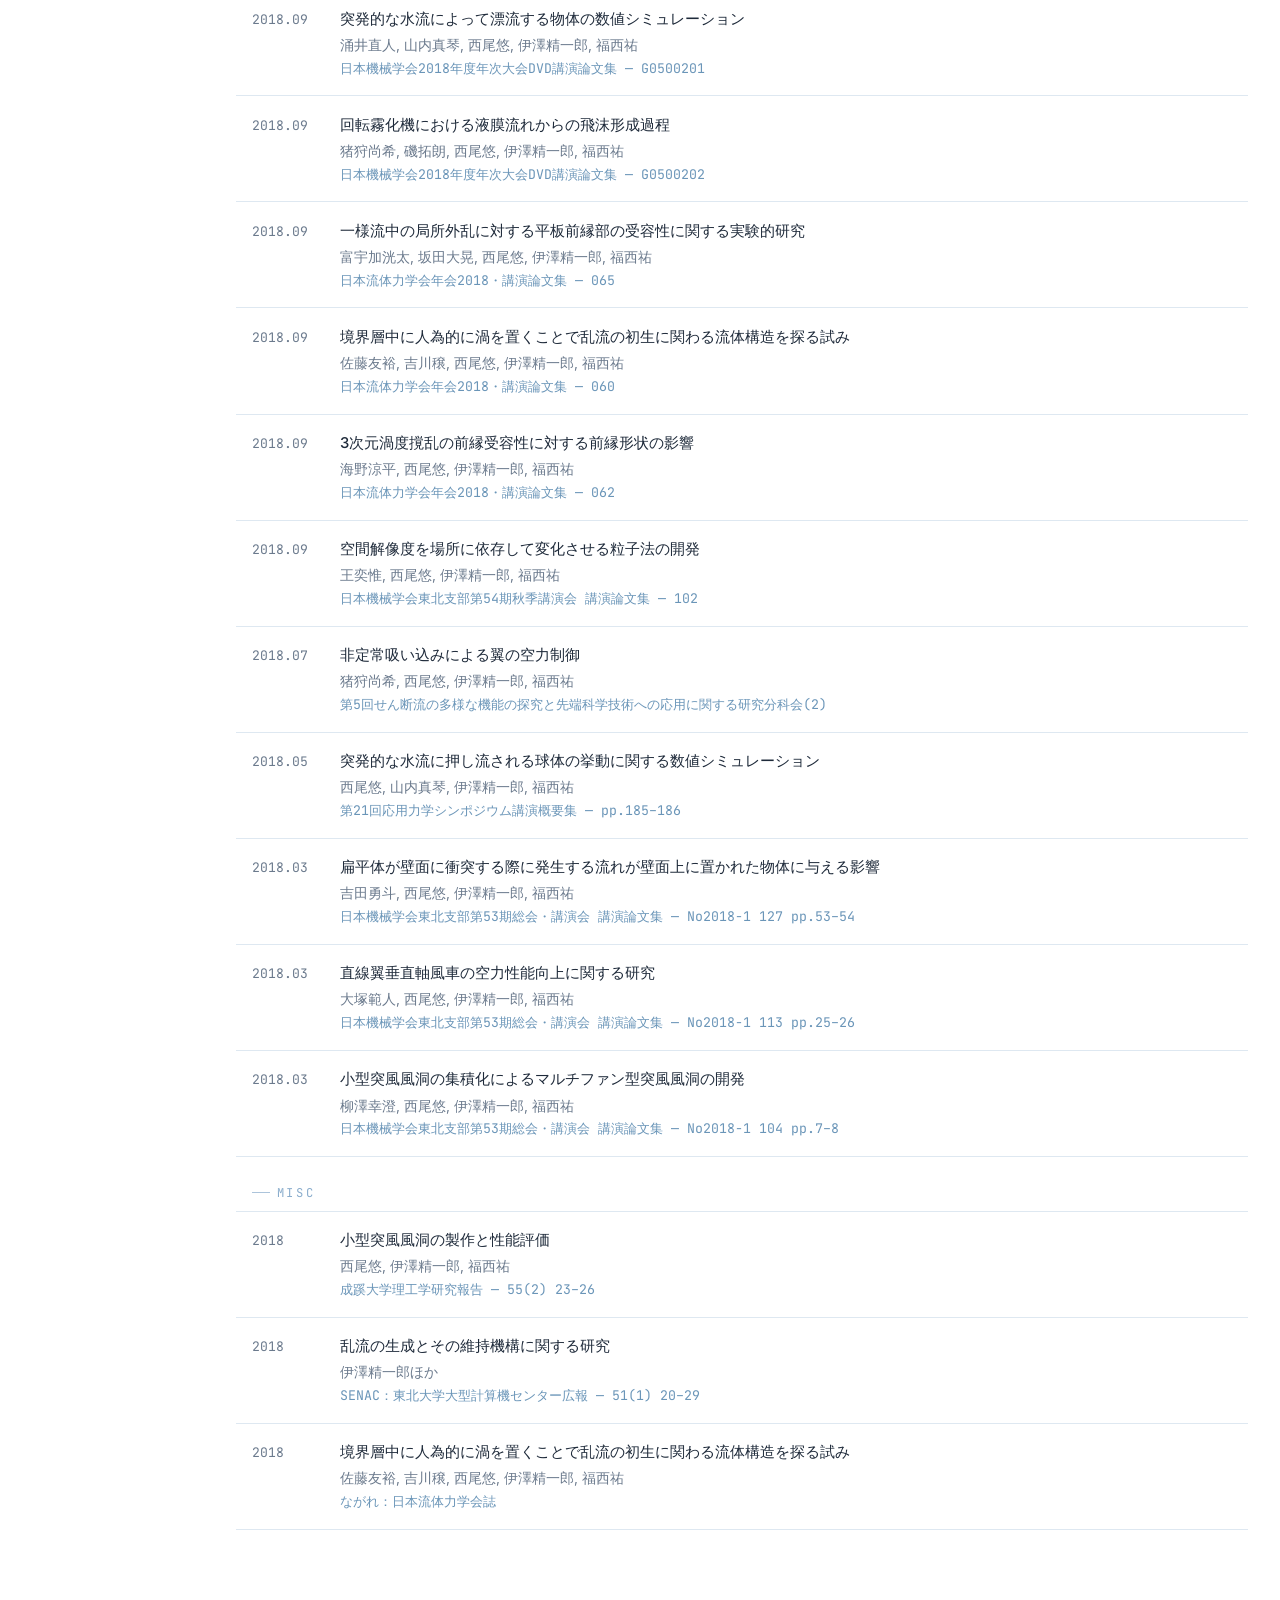
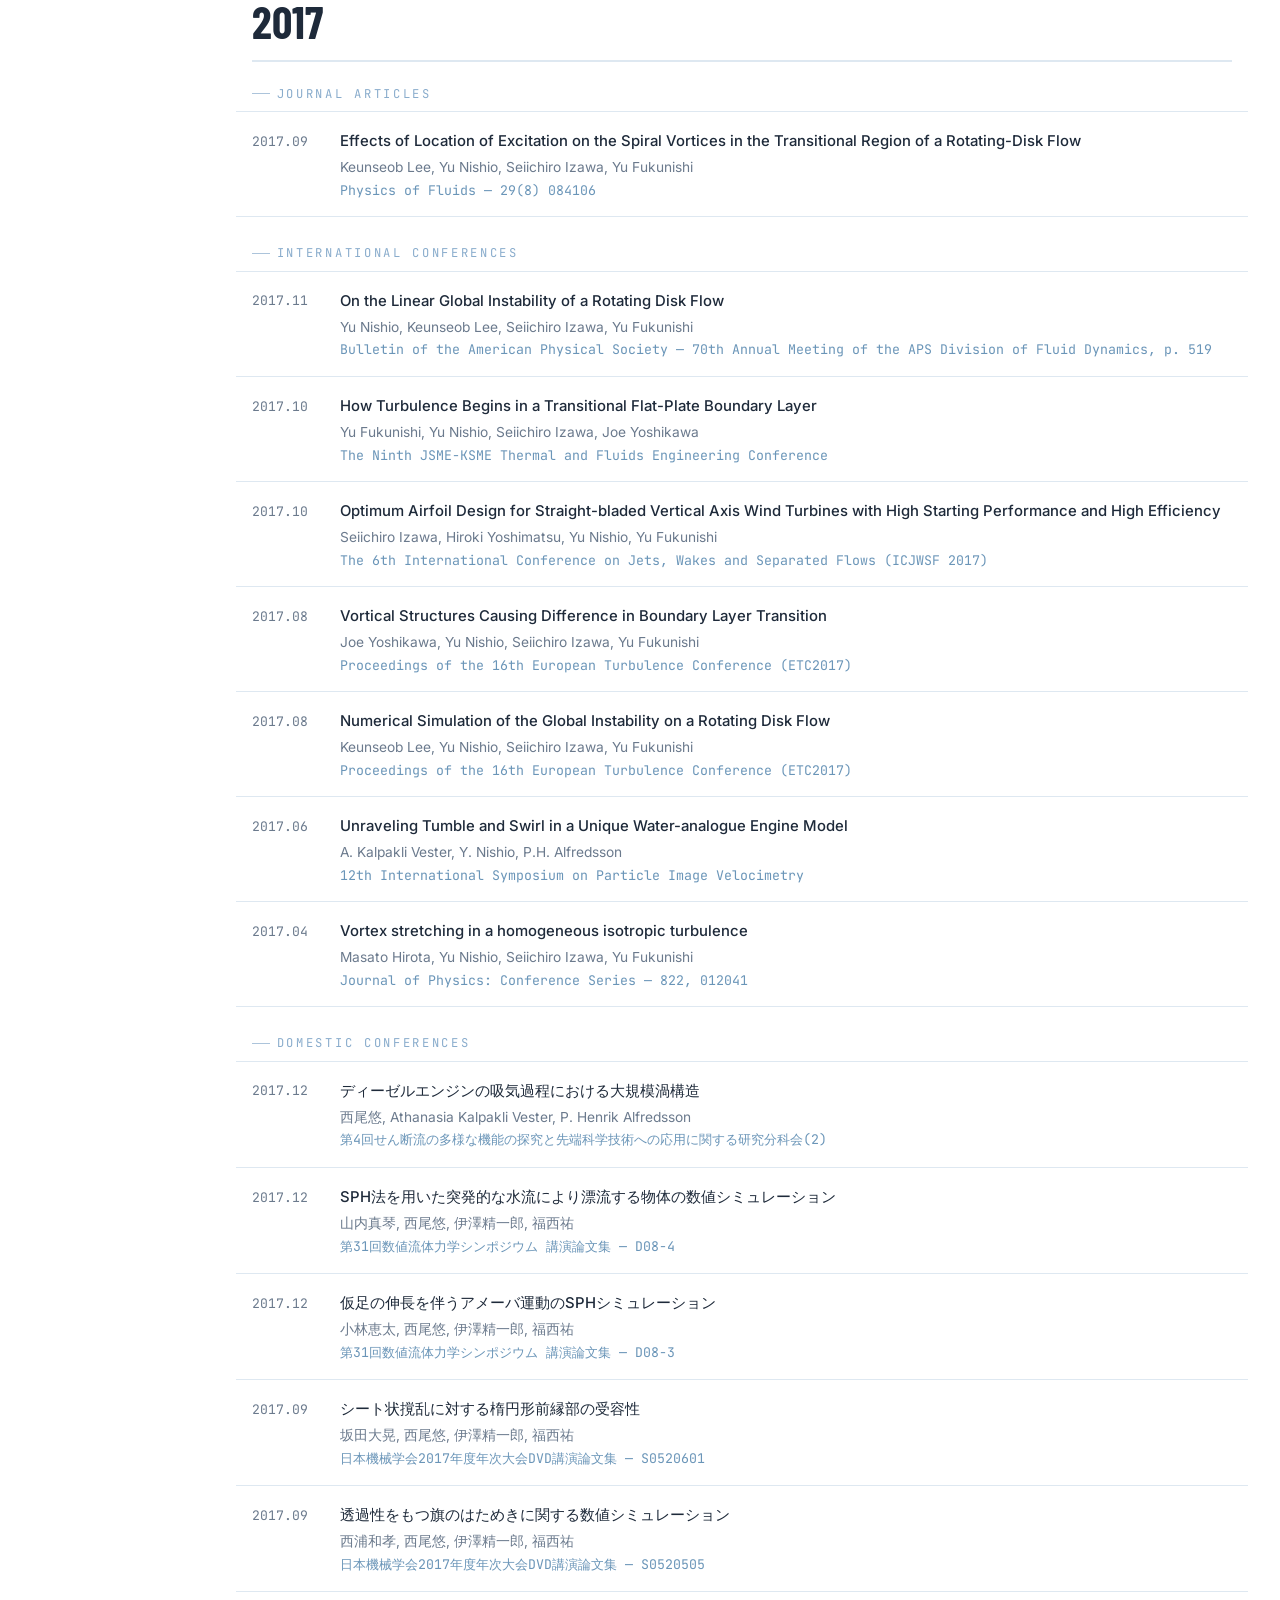
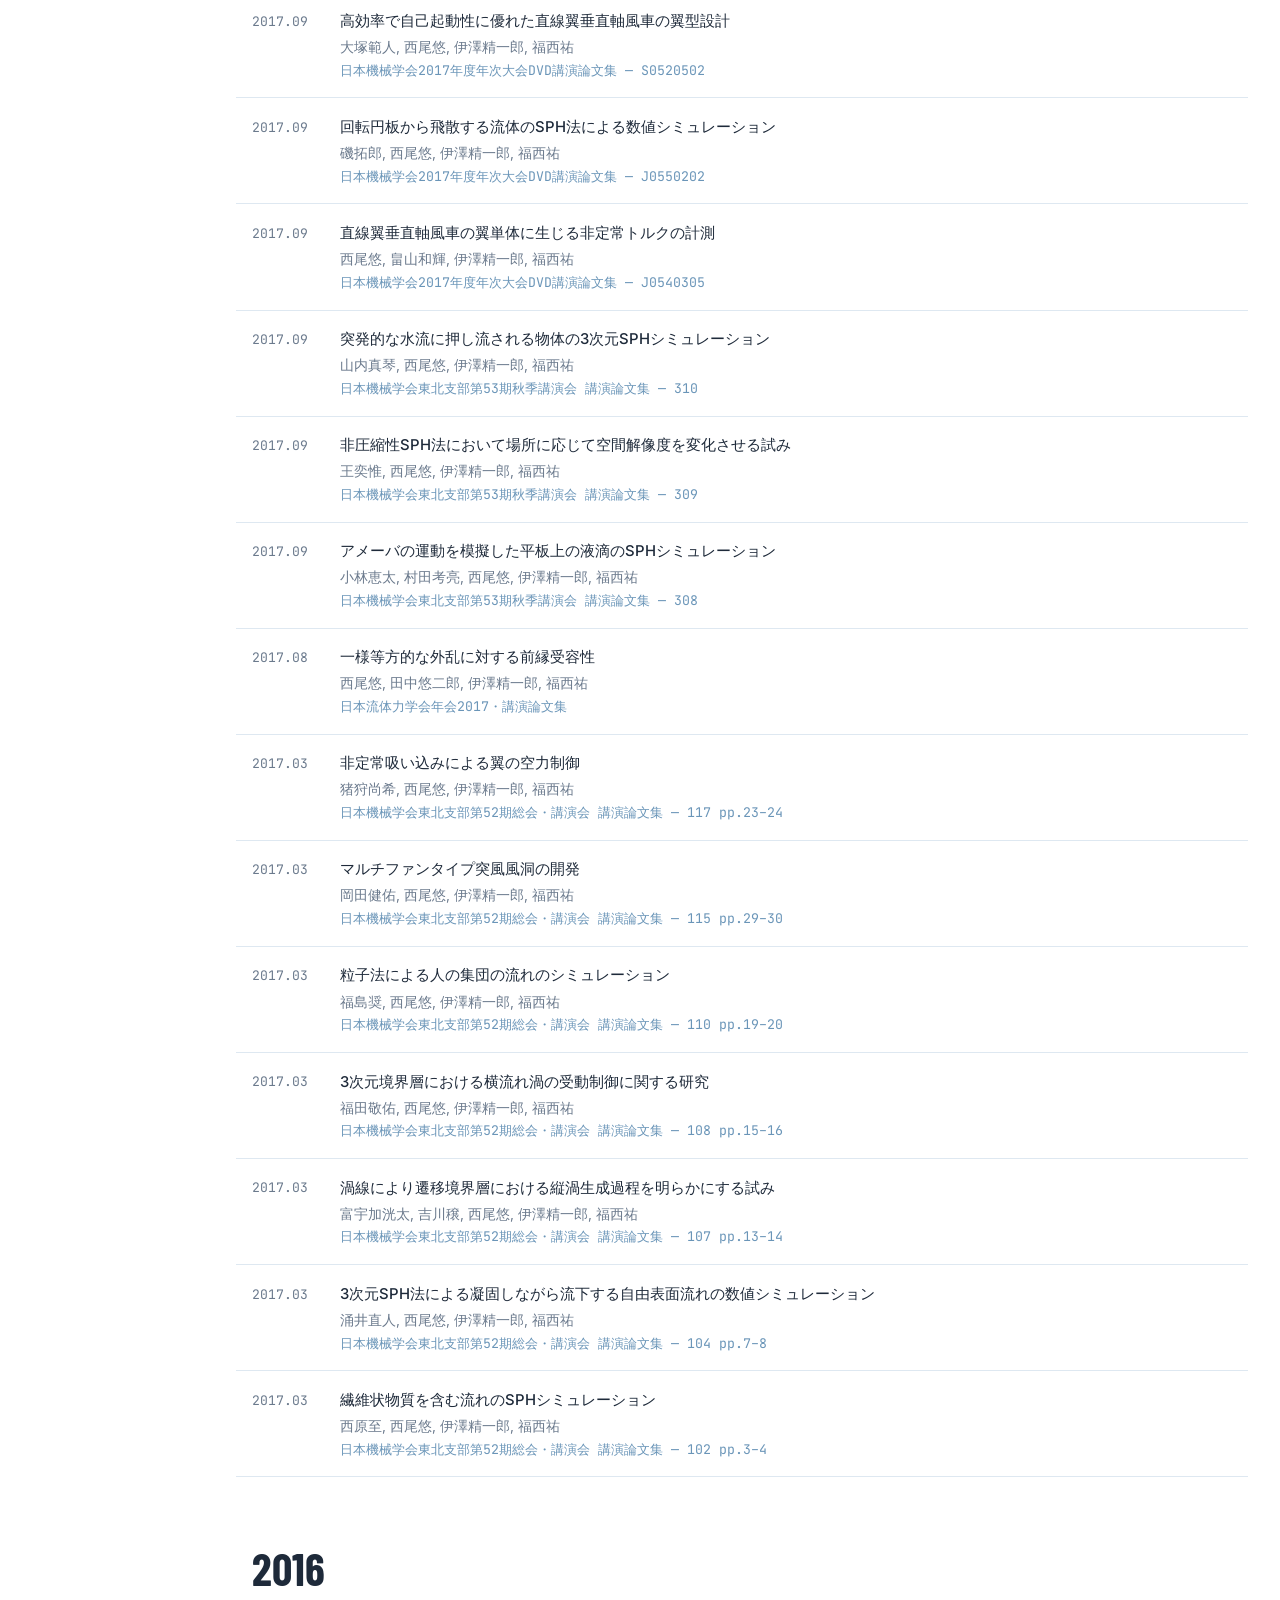
==== commit 4fb43e45: "Add files via upload" ====
--- a/achievements.html
+++ b/achievements.html
@@ -20,7 +20,7 @@
 <link href="https://fonts.googleapis.com/css2?family=Barlow+Condensed:wght@400;600;700;800&family=Inter:wght@300;400;500&family=JetBrains+Mono:wght@400;500&display=swap" rel="stylesheet">
 <link rel="stylesheet" href="css/achievements.css">
 <link rel="shortcut icon" href="img/favicon.ico">
-<meta property="og:type" content="website">2<meta property="og:title" content="Achievements | 熱・エネルギー研究室 | 成蹊大学">3<meta property="og:description" content="熱・エネルギー研究室の論文、講演、研究費、受賞実績一覧">4<meta property="og:url" content="https://heatandflow-physics-lab.jp/achievements.html">5<meta property="og:image" content="https://heatandflow-physics-lab.jp/img/ogp.jpg">
+<meta property="og:type" content="website"><meta property="og:title" content="Achievements | 熱・エネルギー研究室 | 成蹊大学"><meta property="og:description" content="熱・エネルギー研究室の論文、講演、研究費、受賞実績一覧"><meta property="og:url" content="https://heatandflow-physics-lab.jp/achievements.html"><meta property="og:image" content="https://heatandflow-physics-lab.jp/img/ogp.jpg">
 <script type="application/ld+json">
 {
   "@context":"https://schema.org",
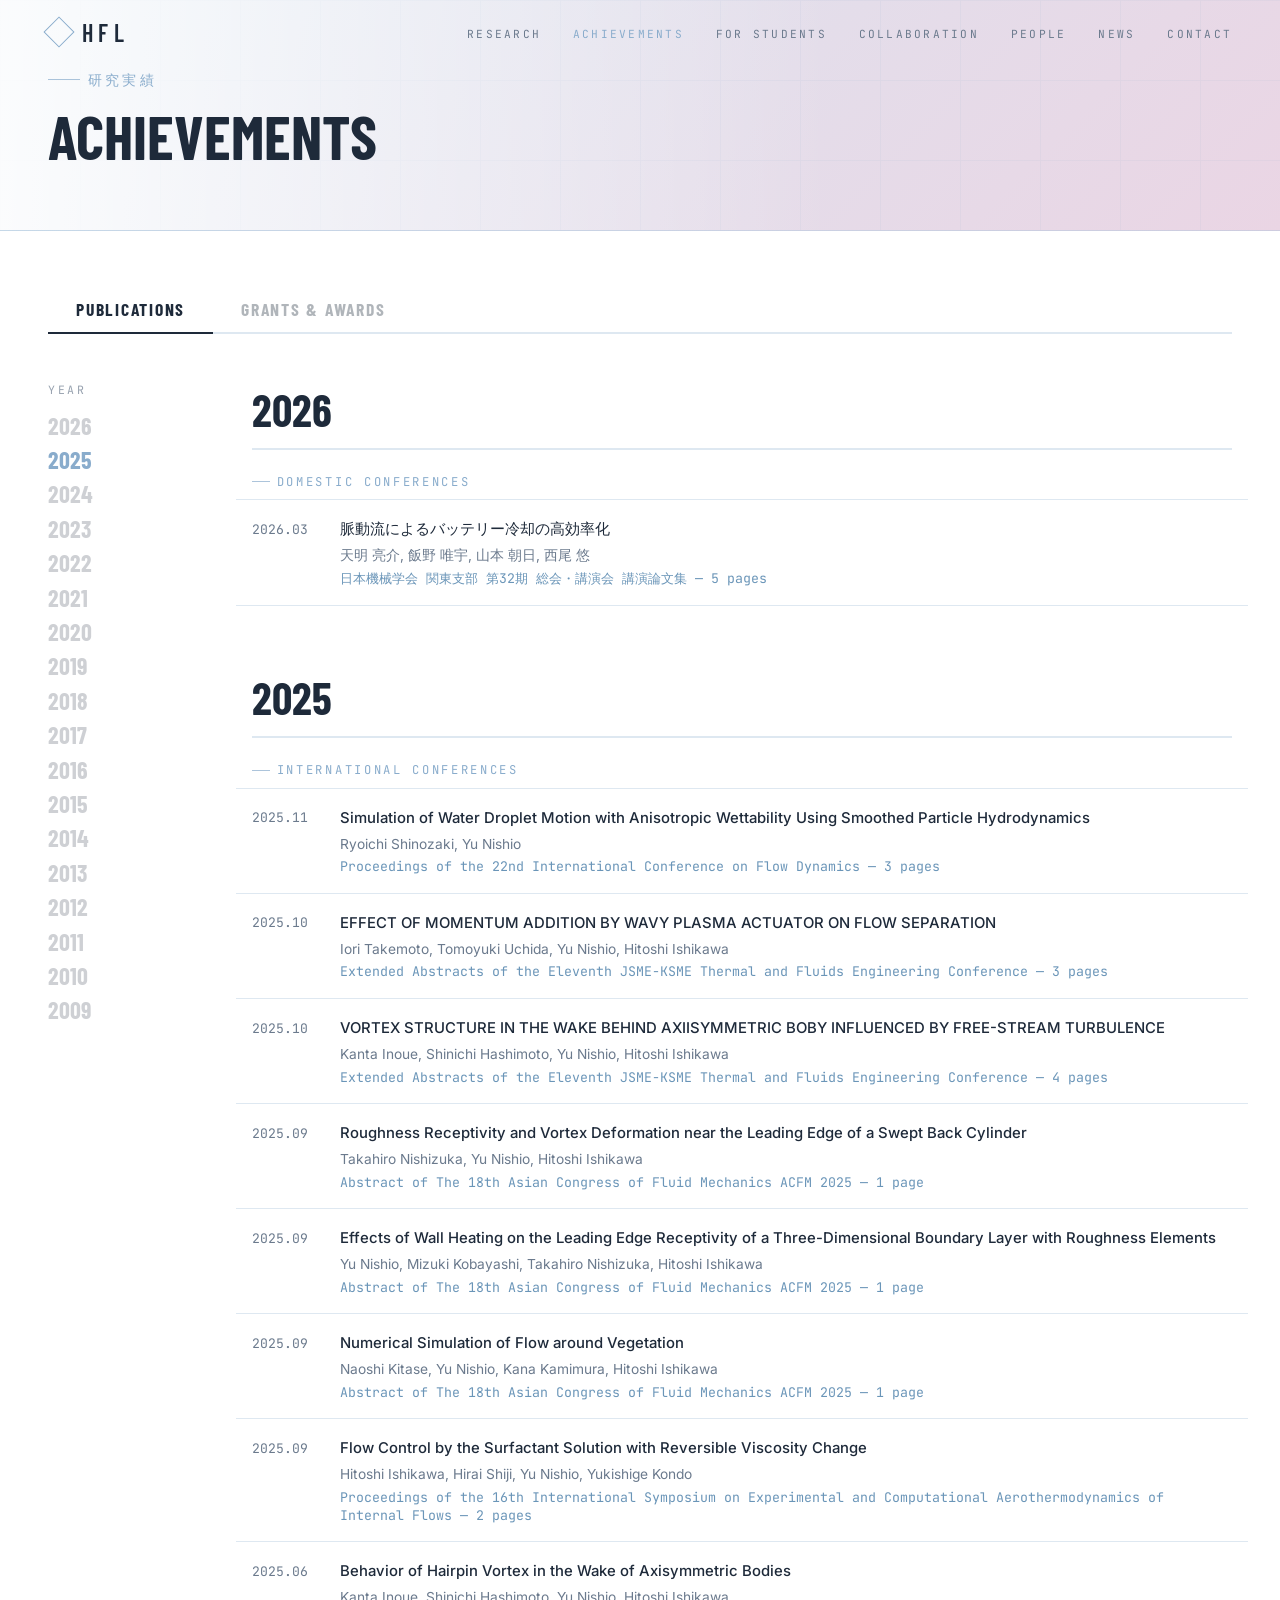
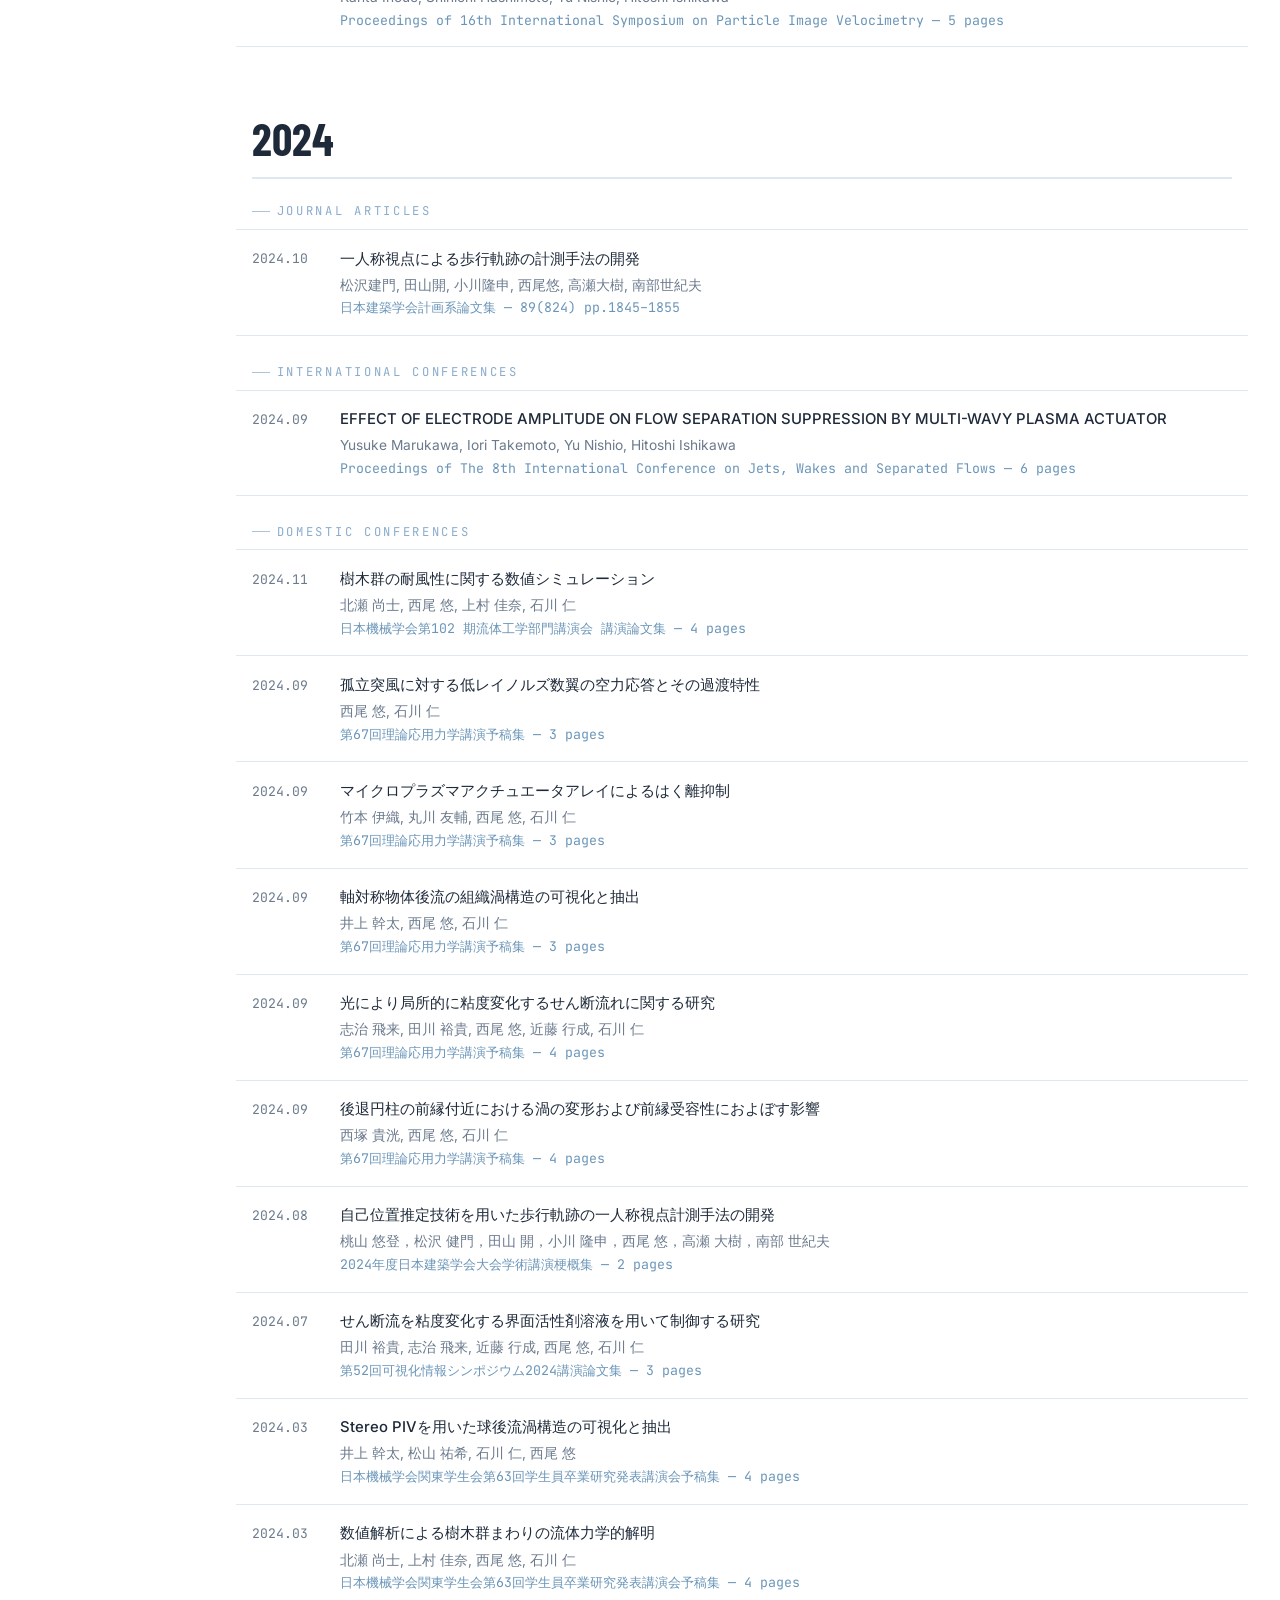
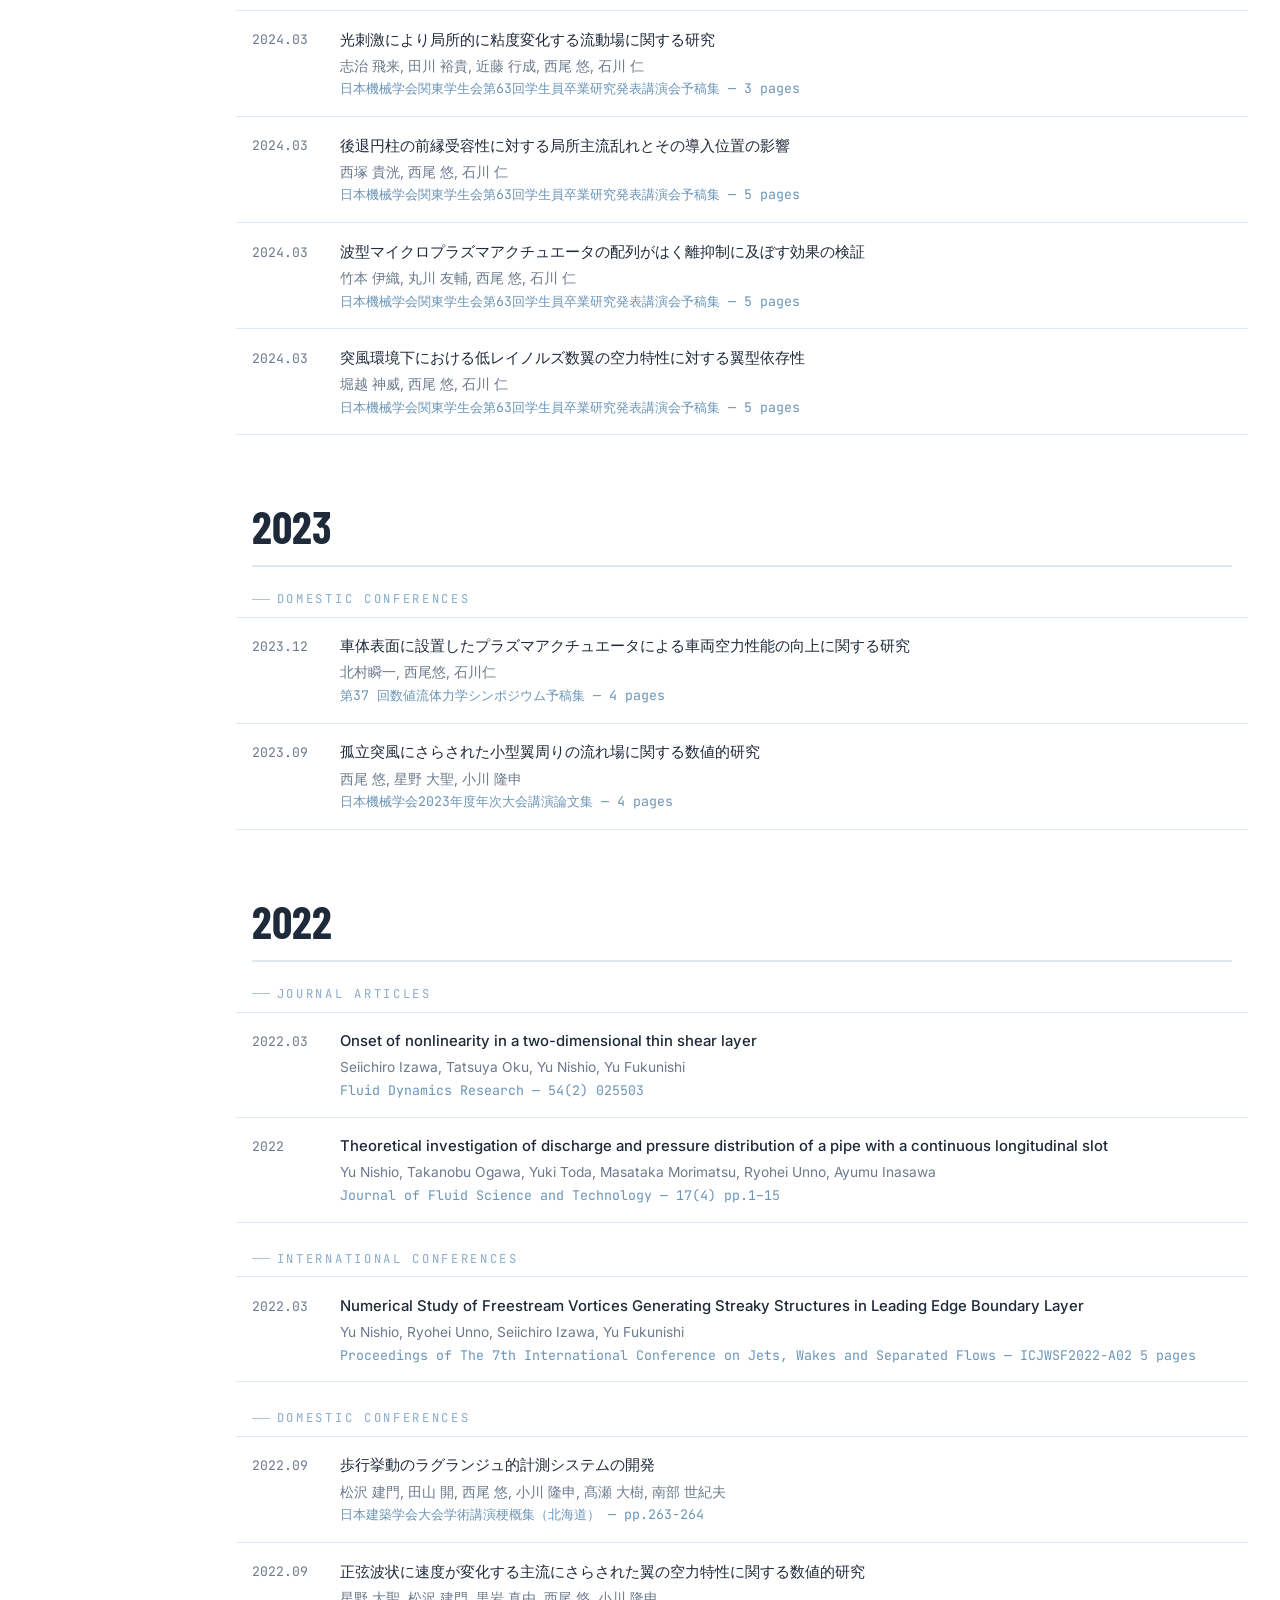
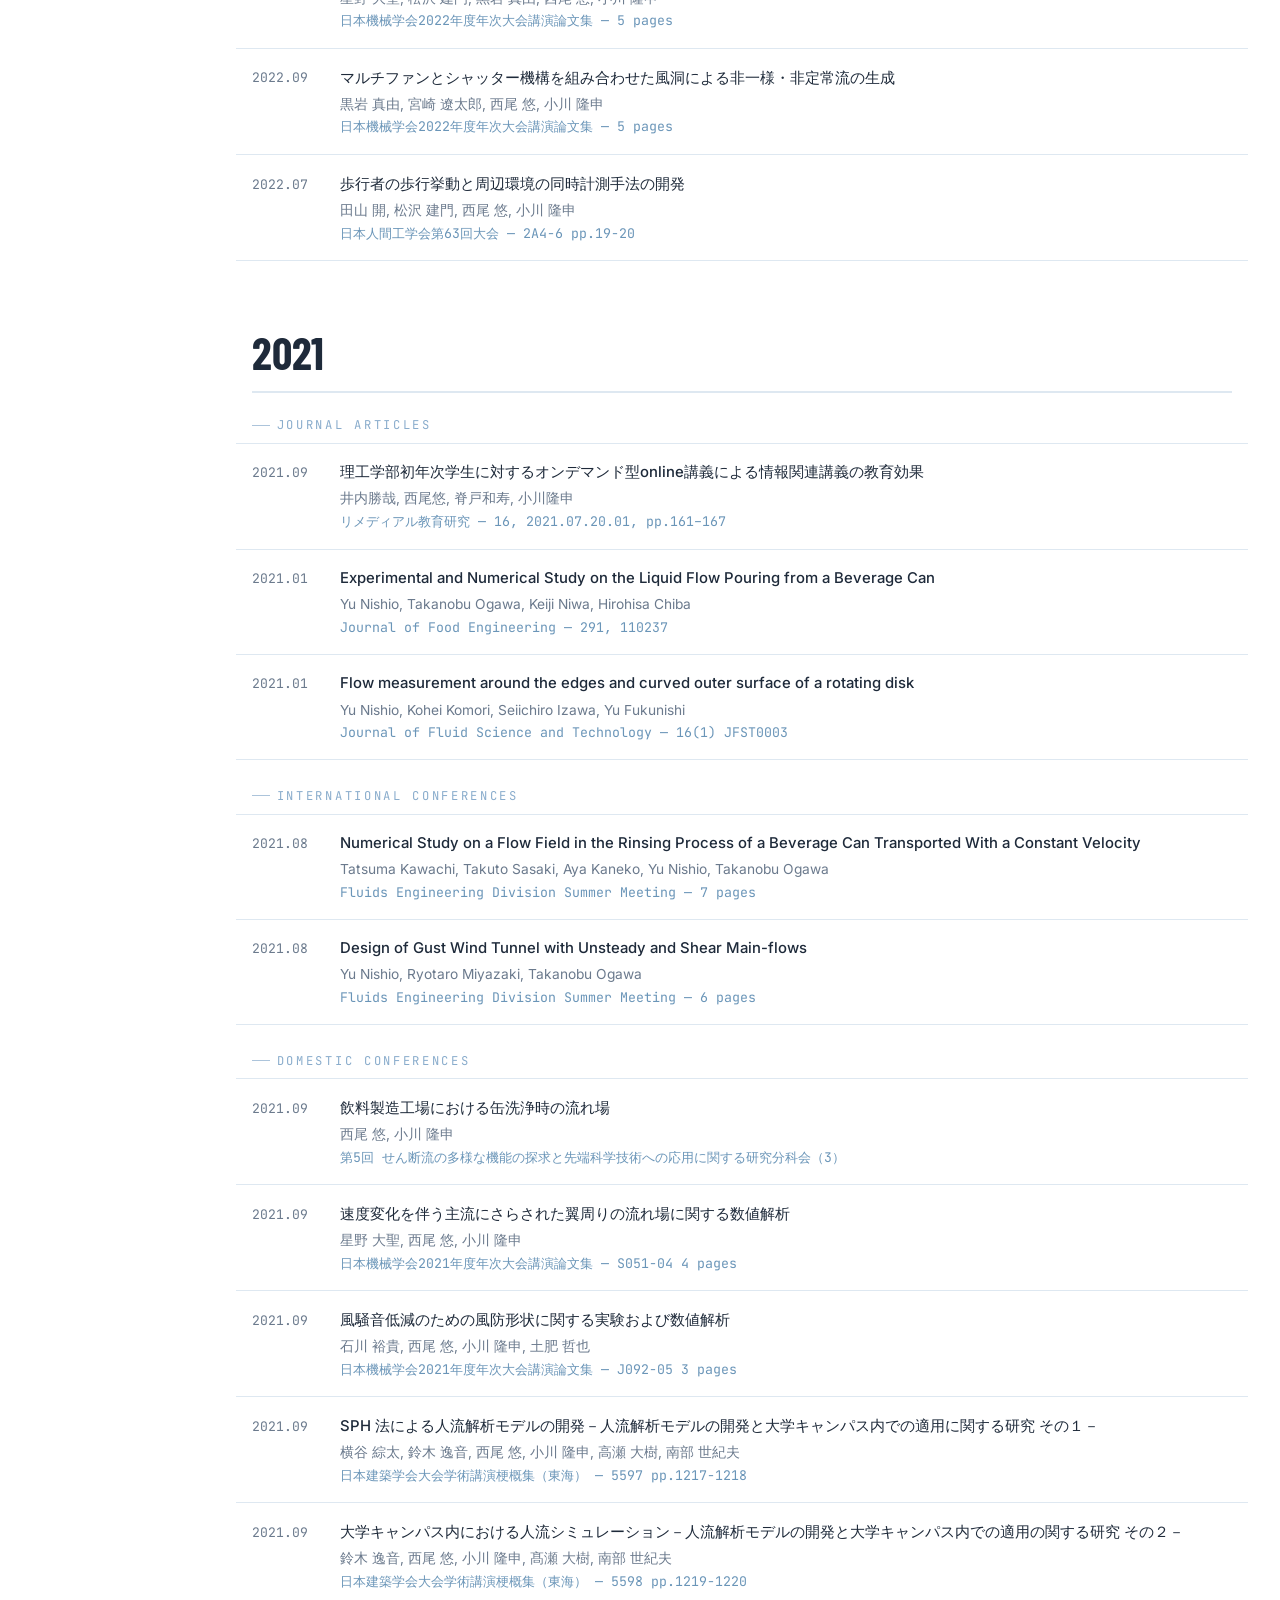
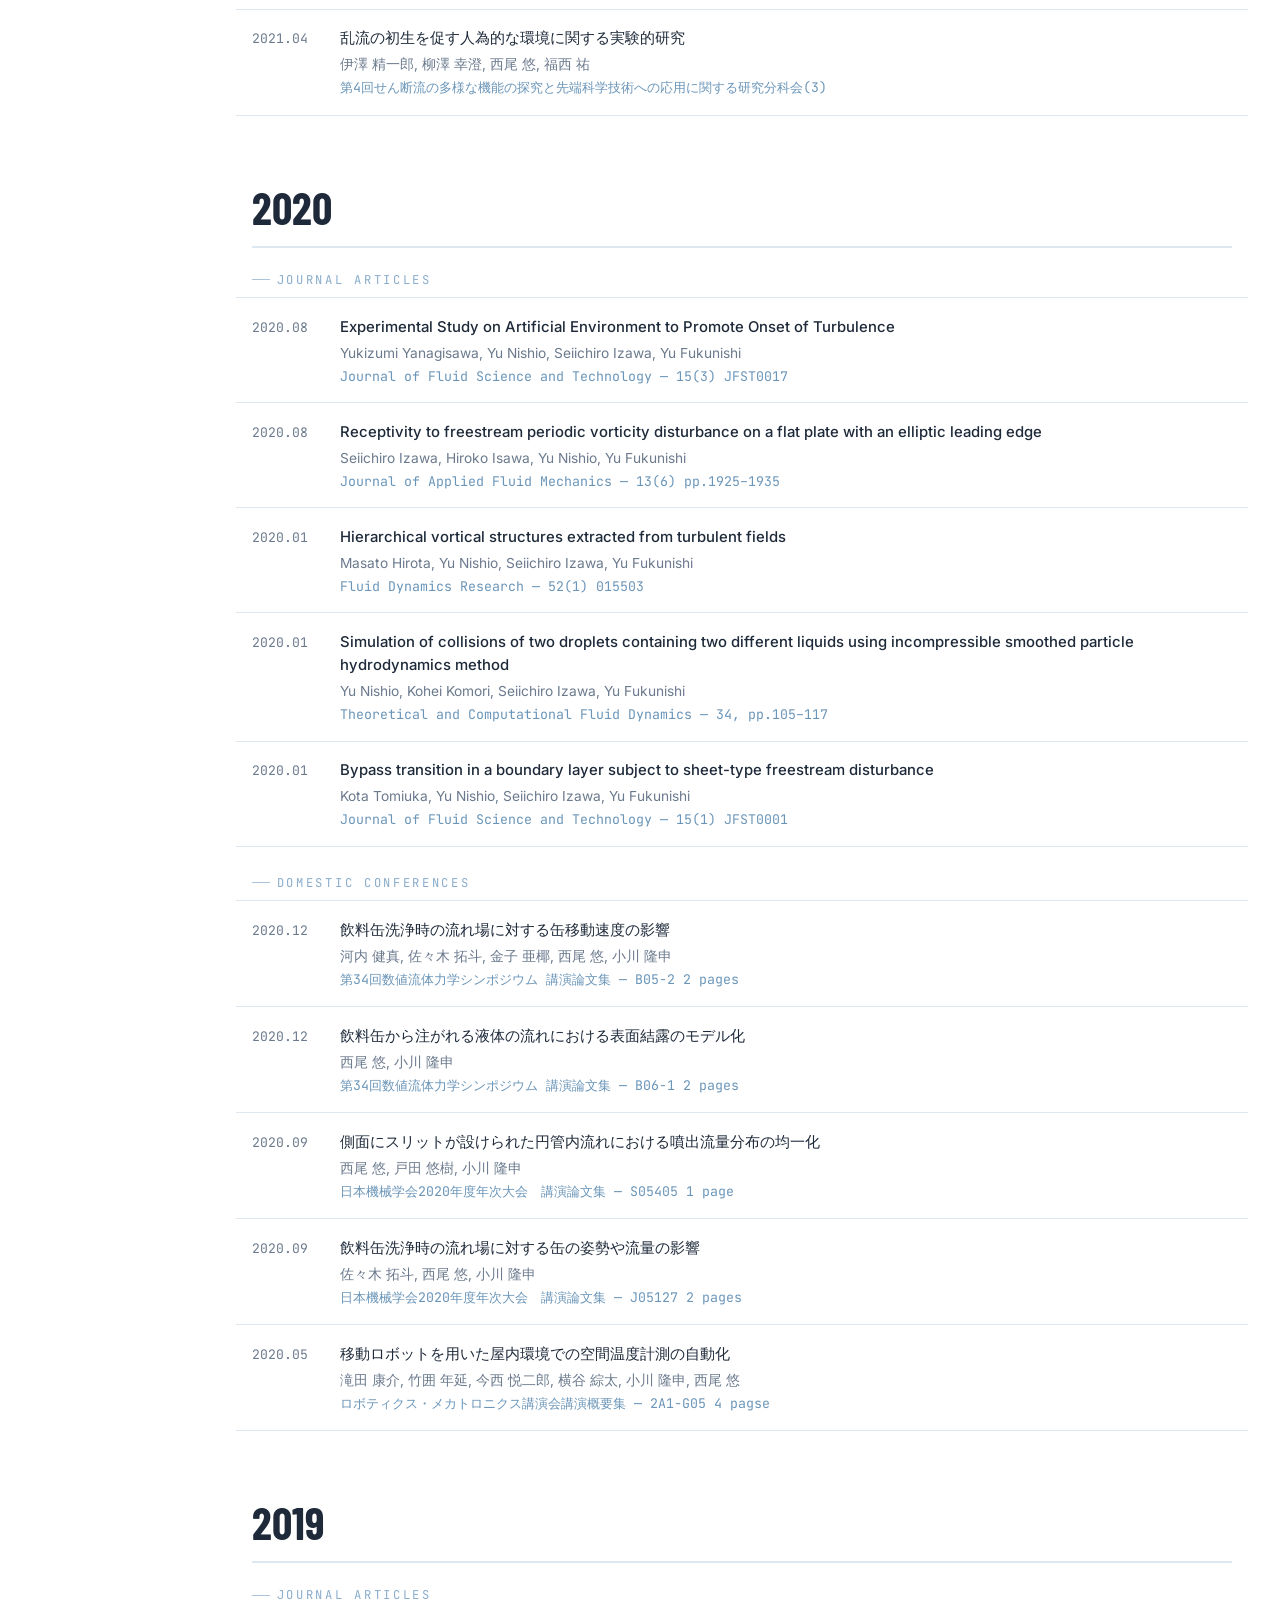
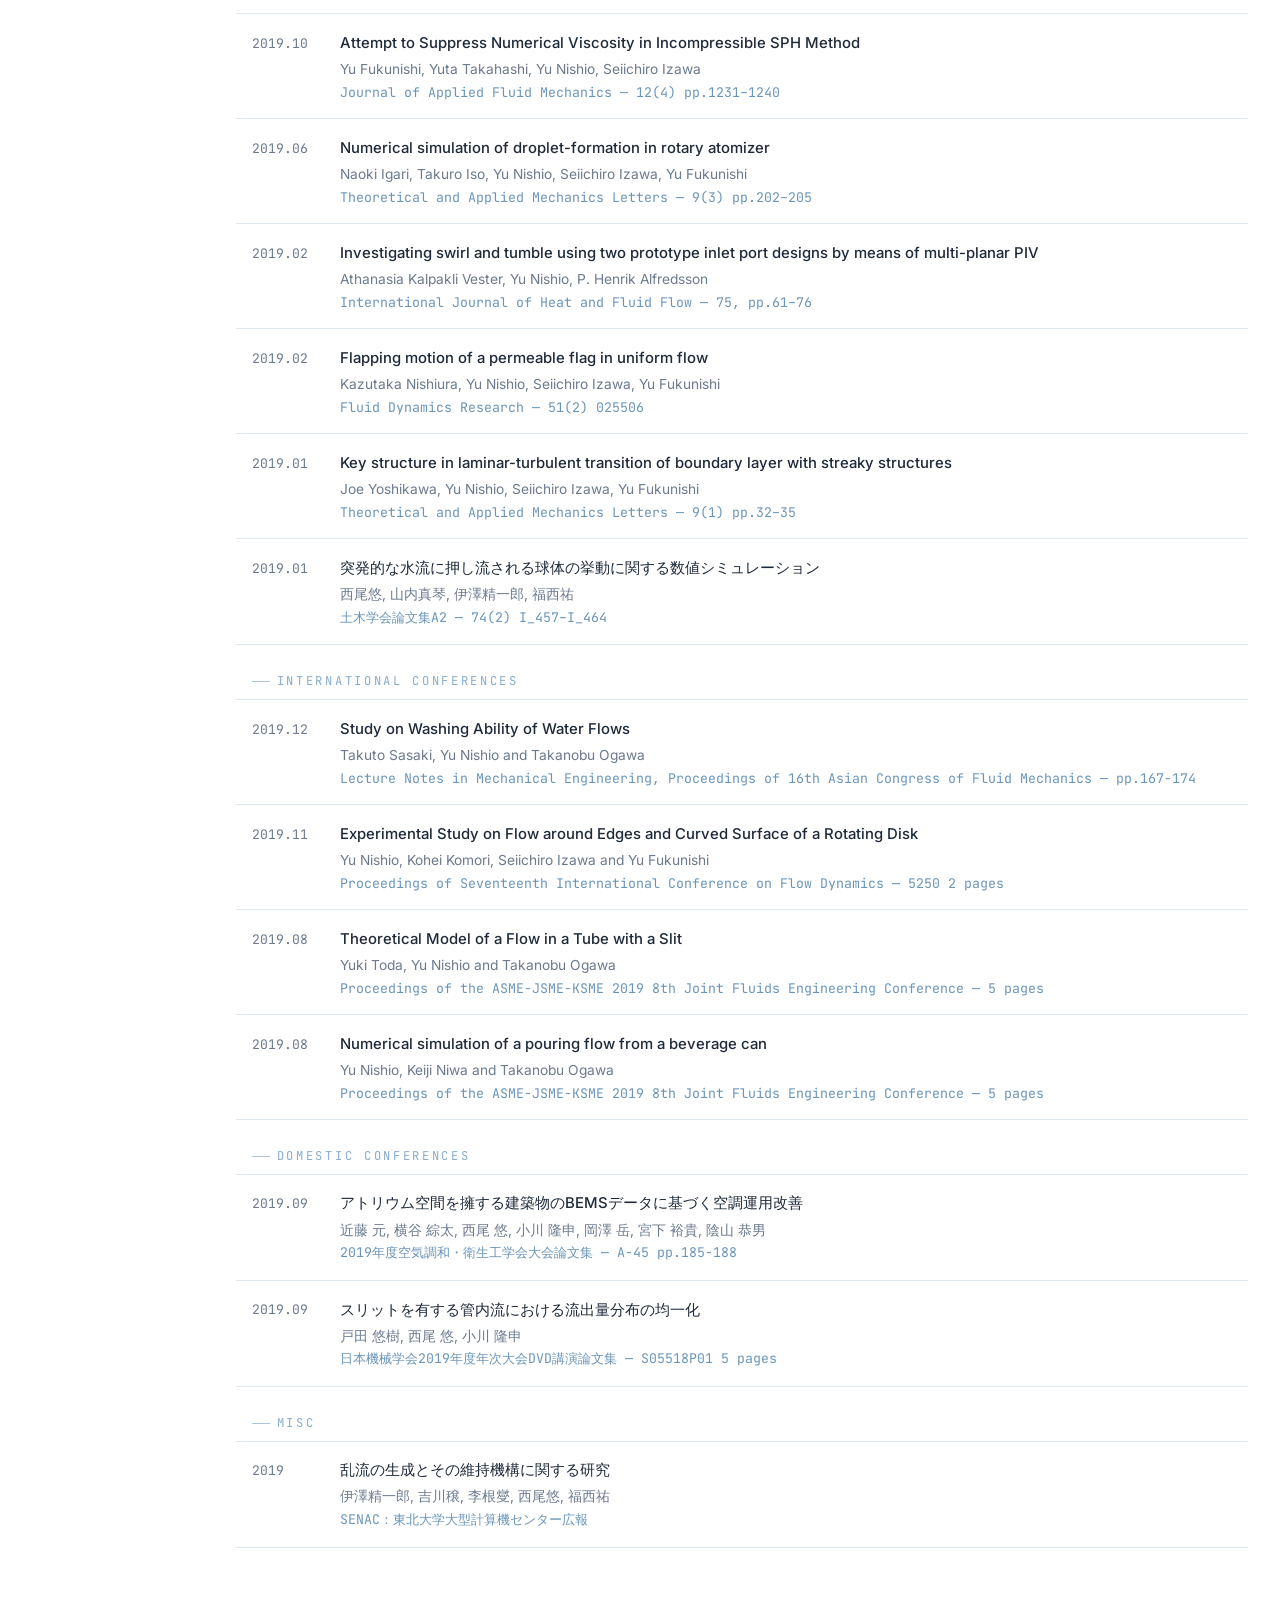
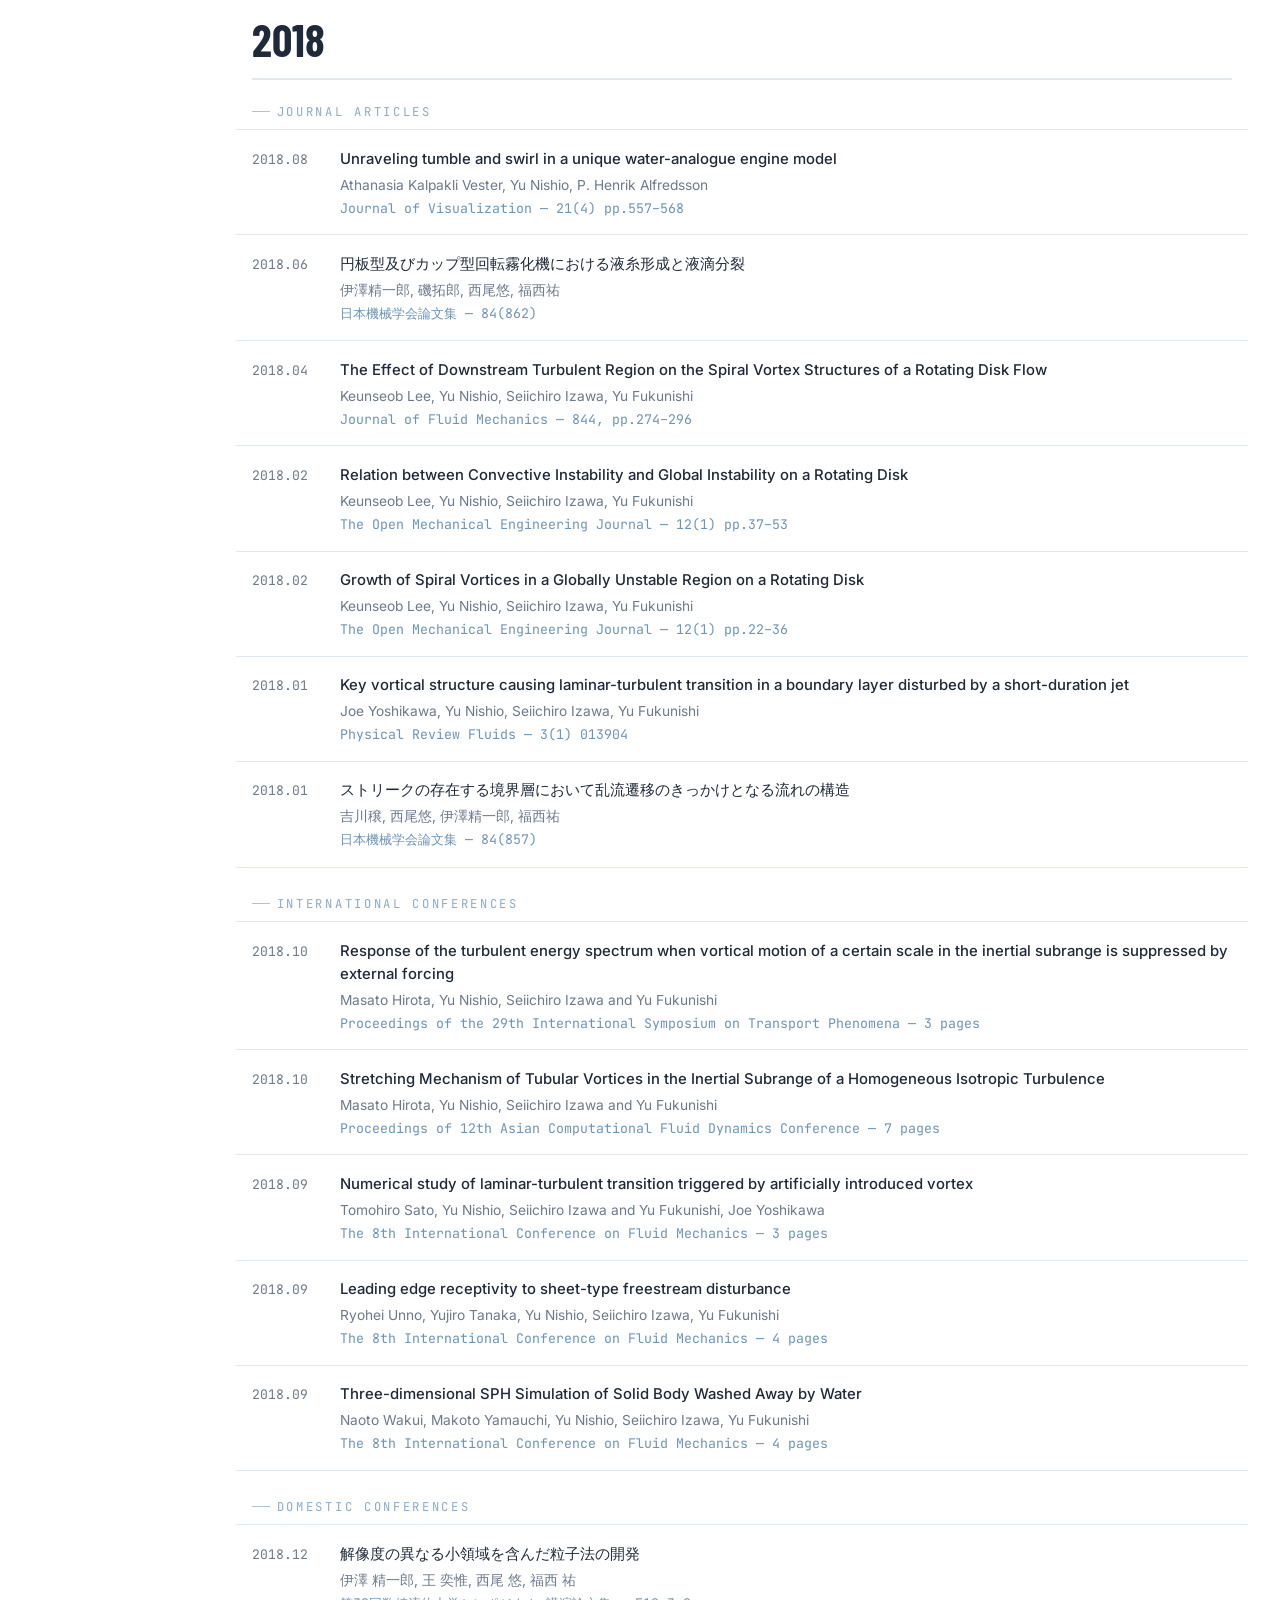
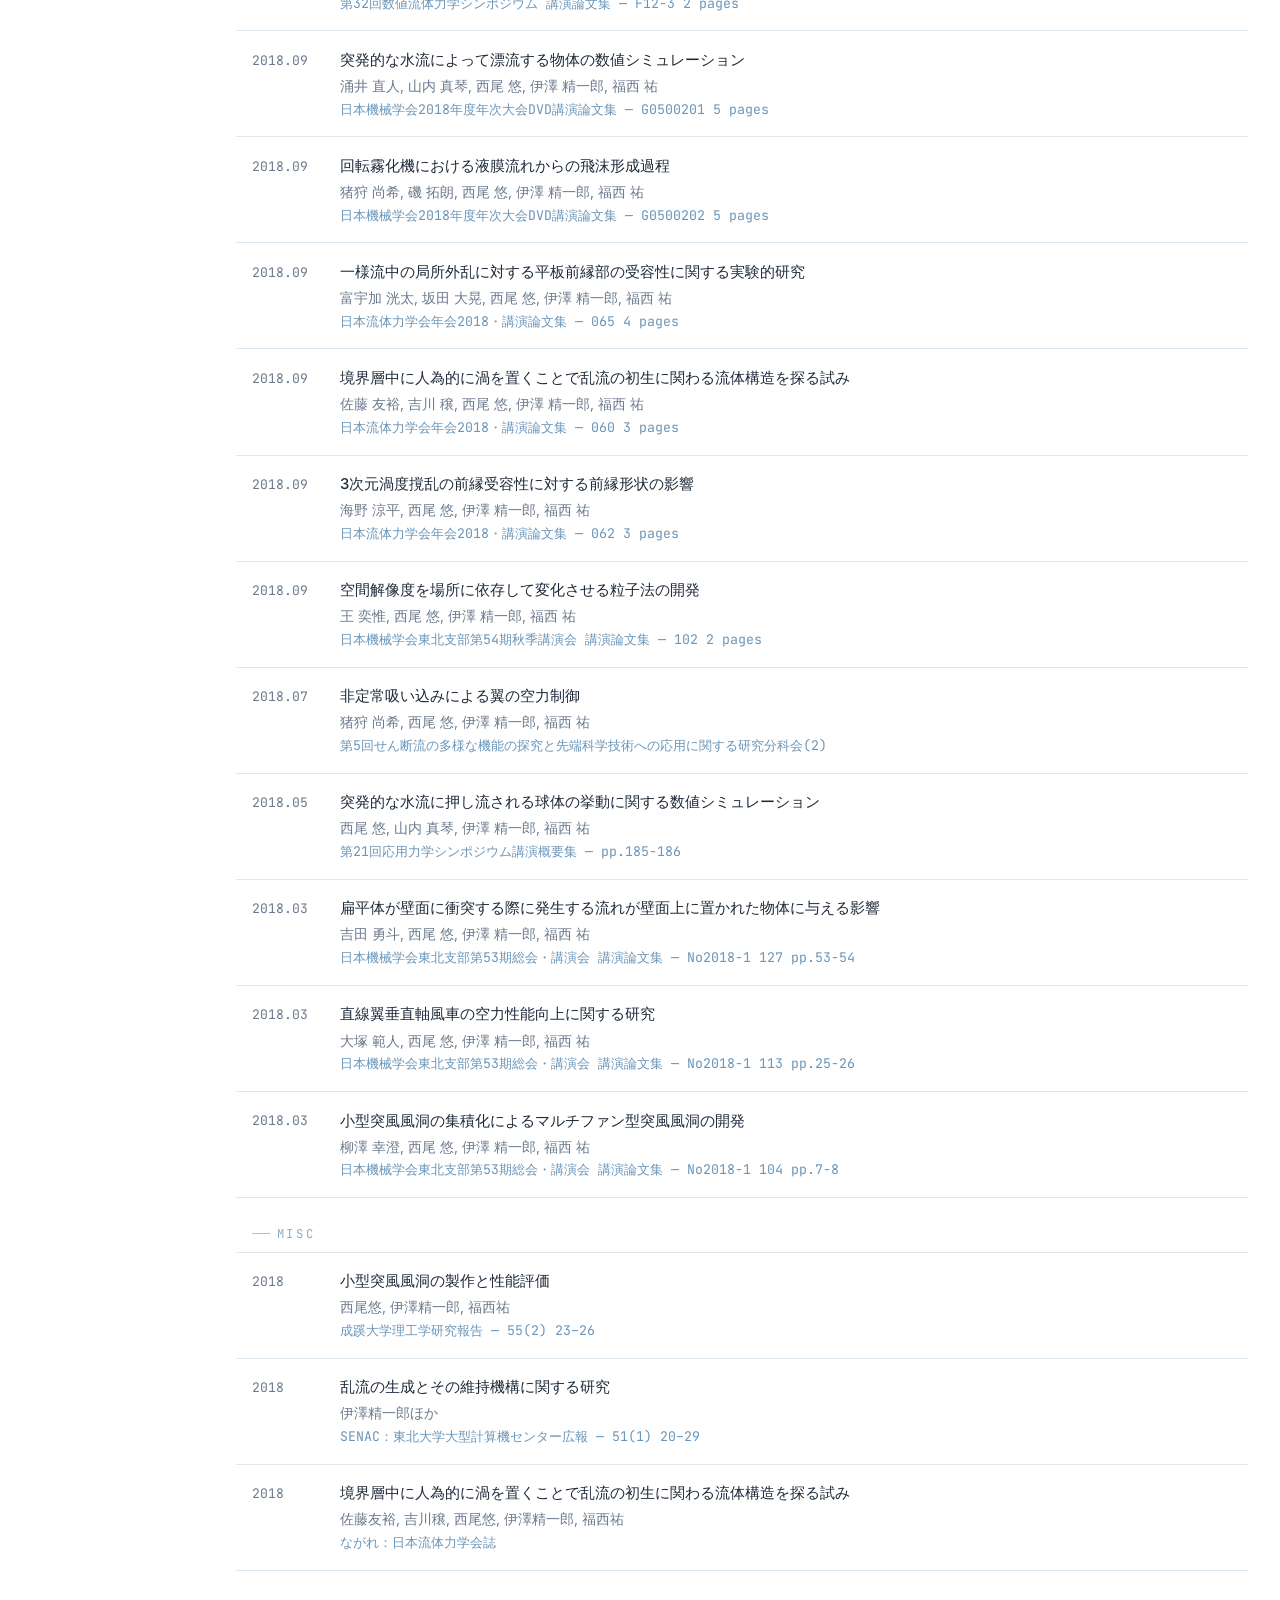
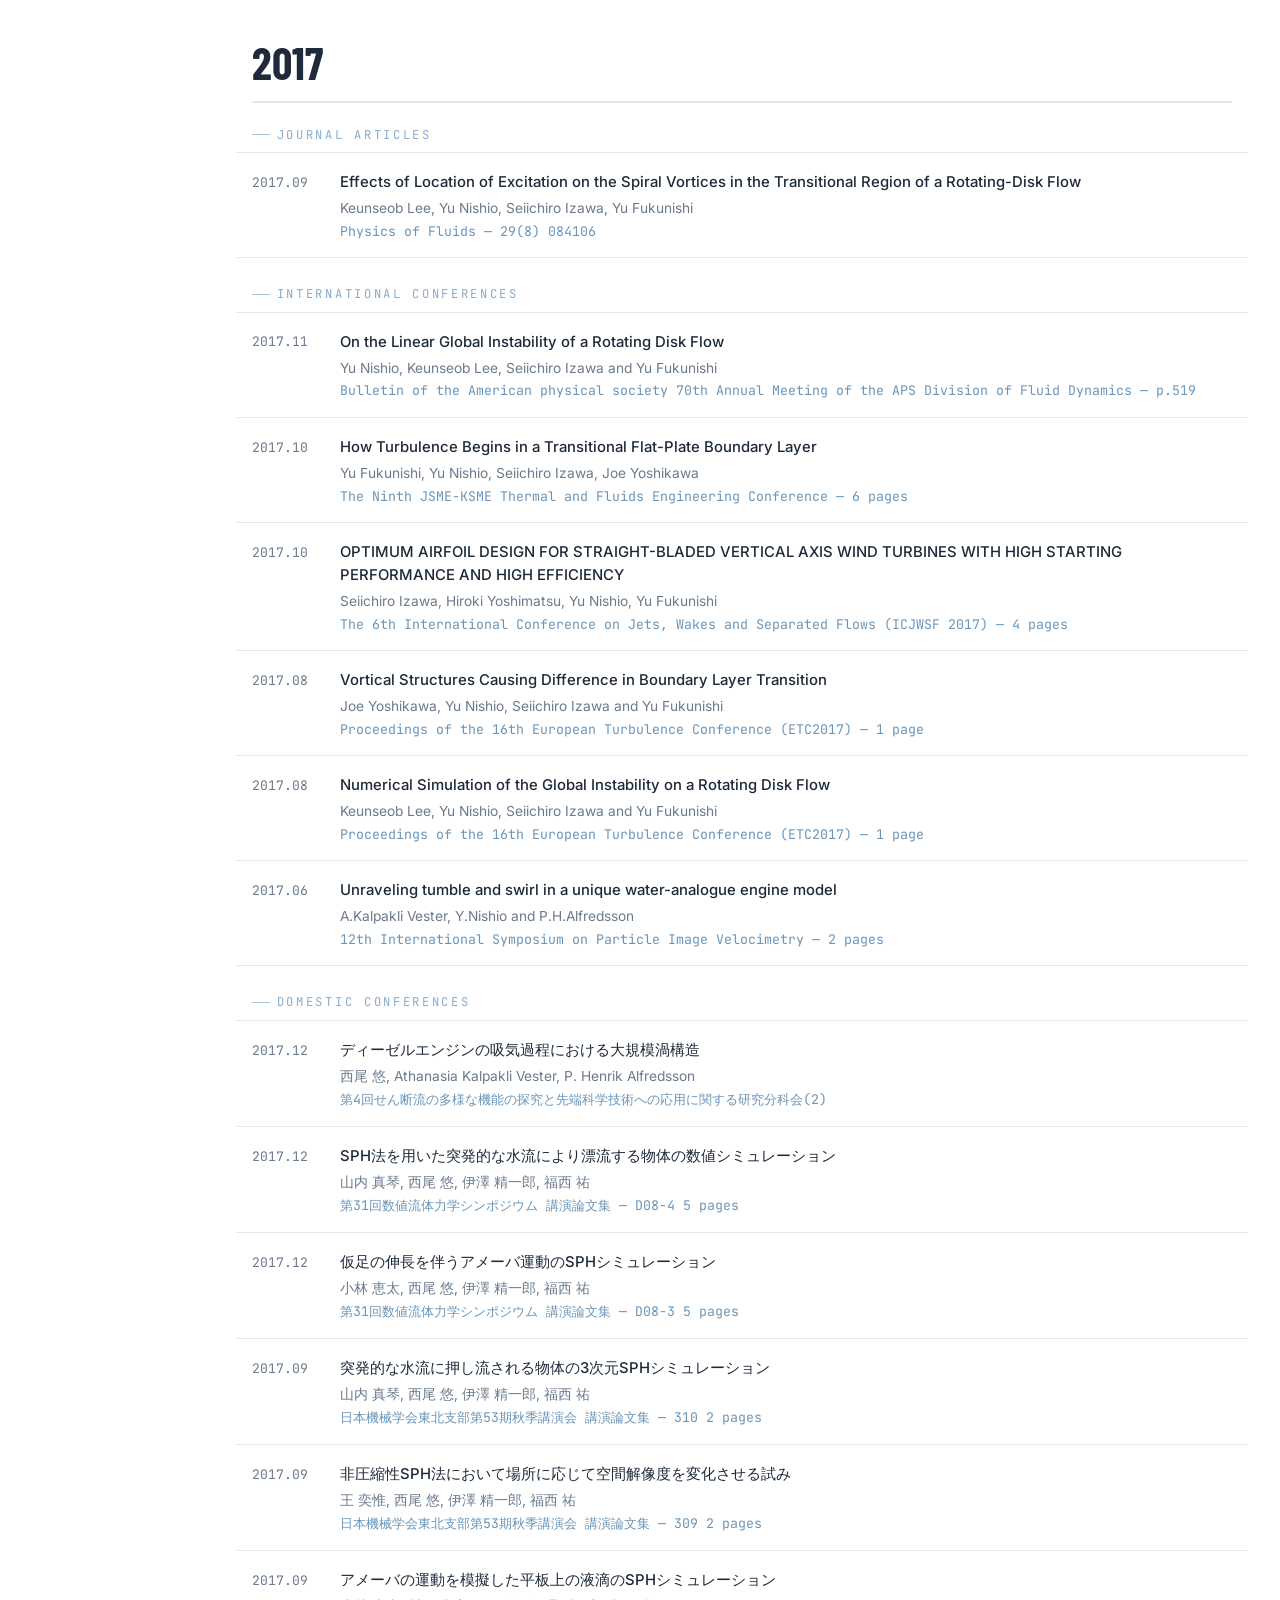
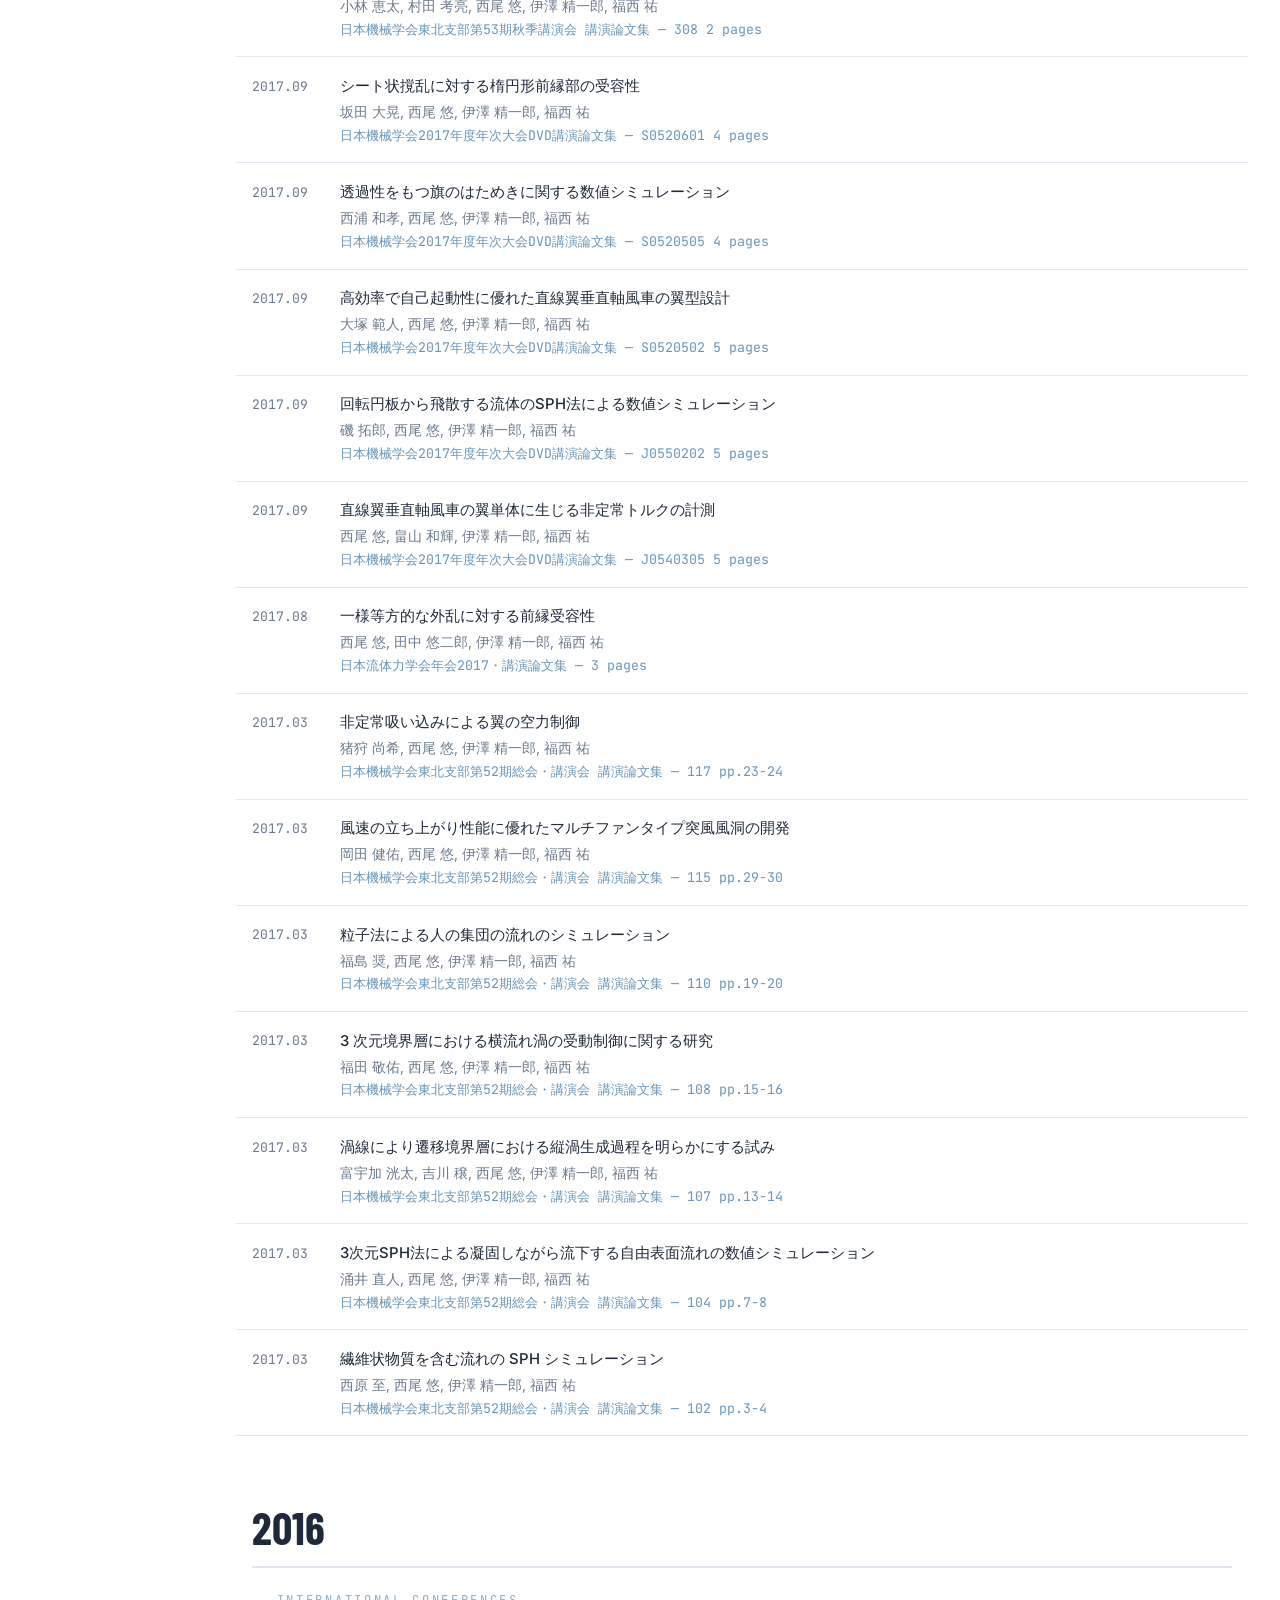
==== commit 5b70b1a7: "Add files via upload" ====
--- a/achievements.html
+++ b/achievements.html
@@ -1,6 +1,5 @@
 <!DOCTYPE html>
-<html lang="ja">
-<head>
+<html lang="ja"><head>
 <meta charset="UTF-8">
 <!-- Google tag (gtag.js) -->
 <script async src="https://www.googletagmanager.com/gtag/js?id=G-VKR7DMPNJD"></script>
@@ -16,8 +15,8 @@
 <title>Achievements | 熱・エネルギー研究室 | 成蹊大学</title>
 <link rel="canonical" href="https://heatandflow-physics-lab.jp/achievements.html">
 <link rel="preconnect" href="https://fonts.googleapis.com">
-<link rel="preconnect" href="https://fonts.gstatic.com" crossorigin>
-<link href="https://fonts.googleapis.com/css2?family=Barlow+Condensed:wght@400;600;700;800&family=Inter:wght@300;400;500&family=JetBrains+Mono:wght@400;500&display=swap" rel="stylesheet">
+<link rel="preconnect" href="https://fonts.gstatic.com" crossorigin="">
+<link href="https://fonts.googleapis.com/css2?family=Barlow+Condensed:wght@400;600;700;800&amp;family=Inter:wght@300;400;500&amp;family=JetBrains+Mono:wght@400;500&amp;display=swap" rel="stylesheet">
 <link rel="stylesheet" href="css/achievements.css">
 <link rel="shortcut icon" href="img/favicon.ico">
 <meta property="og:type" content="website"><meta property="og:title" content="Achievements | 熱・エネルギー研究室 | 成蹊大学"><meta property="og:description" content="熱・エネルギー研究室の論文、講演、研究費、受賞実績一覧"><meta property="og:url" content="https://heatandflow-physics-lab.jp/achievements.html"><meta property="og:image" content="https://heatandflow-physics-lab.jp/img/ogp.jpg">
@@ -88,8 +87,8 @@
             <span class="pub-yr">2026.03</span>
             <div>
               <p class="pub-ti">脈動流によるバッテリー冷却の高効率化</p>
-              <p class="pub-au">天明亮介, 飯野唯宇, 山本朝日, 西尾悠</p>
-              <p class="pub-jo">日本機械学会関東支部第32期総会・講演会</p>
+              <p class="pub-au">天明 亮介, 飯野 唯宇, 山本 朝日, 西尾 悠</p>
+              <p class="pub-jo">日本機械学会 関東支部 第32期 総会・講演会 講演論文集 — 5 pages</p>
             </div>
           </div>
         </div>
@@ -98,67 +97,67 @@
         <h2 class="yr-head">2025</h2><div class="cat-section fi">
           <p class="cat-lbl">International Conferences</p>
           <div class="pub-item">
-            <span class="pub-yr">2025.10</span>
+            <span class="pub-yr">2025.11</span>
             <div>
               <p class="pub-ti">Simulation of Water Droplet Motion with Anisotropic Wettability Using Smoothed Particle Hydrodynamics</p>
               <p class="pub-au">Ryoichi Shinozaki, Yu Nishio</p>
-              <p class="pub-jo">22nd International Conference on Flow Dynamics</p>
-            </div>
-          </div>
-          <div class="pub-item">
-            <span class="pub-yr">2025.03</span>
-            <div>
-              <p class="pub-ti">Vortex Structure in the Wake behind Axisymmetric Body Influenced by Free-Stream Turbulence</p>
-              <p class="pub-au">Inoue, Hashimoto, Yu Nishio, Ishikawa</p>
-              <p class="pub-jo">11th JSME-KSME Thermal and Fluids Engineering Conference</p>
-            </div>
-          </div>
-          <div class="pub-item">
-            <span class="pub-yr">2025.03</span>
-            <div>
-              <p class="pub-ti">Effect of Momentum Addition by Wavy Plasma Actuator on Flow Separation</p>
-              <p class="pub-au">Takemoto, Uchida, Yu Nishio, Ishikawa</p>
-              <p class="pub-jo">11th JSME-KSME Thermal and Fluids Engineering Conference</p>
-            </div>
-          </div>
-          <div class="pub-item">
-            <span class="pub-yr">2025</span>
-            <div>
-              <p class="pub-ti">Behavior of Hairpin Vortex in the Wake of Axisymmetric Bodies</p>
-              <p class="pub-au">Inoue, Hashimoto, Yu Nishio, Ishikawa</p>
-              <p class="pub-jo">ISPIV 2025</p>
-            </div>
-          </div>
-          <div class="pub-item">
-            <span class="pub-yr">2025</span>
+              <p class="pub-jo">Proceedings of the 22nd International Conference on Flow Dynamics — 3 pages</p>
+            </div>
+          </div>
+          <div class="pub-item">
+            <span class="pub-yr">2025.10</span>
+            <div>
+              <p class="pub-ti">EFFECT OF MOMENTUM ADDITION BY WAVY PLASMA ACTUATOR ON FLOW SEPARATION</p>
+              <p class="pub-au">Iori Takemoto, Tomoyuki Uchida, Yu Nishio, Hitoshi Ishikawa</p>
+              <p class="pub-jo">Extended Abstracts of the Eleventh JSME-KSME Thermal and Fluids Engineering Conference — 3 pages</p>
+            </div>
+          </div>
+          <div class="pub-item">
+            <span class="pub-yr">2025.10</span>
+            <div>
+              <p class="pub-ti">VORTEX STRUCTURE IN THE WAKE BEHIND AXIISYMMETRIC BOBY INFLUENCED BY FREE-STREAM TURBULENCE</p>
+              <p class="pub-au">Kanta Inoue, Shinichi Hashimoto, Yu Nishio, Hitoshi Ishikawa</p>
+              <p class="pub-jo">Extended Abstracts of the Eleventh JSME-KSME Thermal and Fluids Engineering Conference — 4 pages</p>
+            </div>
+          </div>
+          <div class="pub-item">
+            <span class="pub-yr">2025.09</span>
+            <div>
+              <p class="pub-ti">Roughness Receptivity and Vortex Deformation near the Leading Edge of a Swept Back Cylinder</p>
+              <p class="pub-au">Takahiro Nishizuka, Yu Nishio, Hitoshi Ishikawa</p>
+              <p class="pub-jo">Abstract of The 18th Asian Congress of Fluid Mechanics ACFM 2025 — 1 page</p>
+            </div>
+          </div>
+          <div class="pub-item">
+            <span class="pub-yr">2025.09</span>
+            <div>
+              <p class="pub-ti">Effects of Wall Heating on the Leading Edge Receptivity of a Three-Dimensional Boundary Layer with Roughness Elements</p>
+              <p class="pub-au">Yu Nishio, Mizuki Kobayashi, Takahiro Nishizuka, Hitoshi Ishikawa</p>
+              <p class="pub-jo">Abstract of The 18th Asian Congress of Fluid Mechanics ACFM 2025 — 1 page</p>
+            </div>
+          </div>
+          <div class="pub-item">
+            <span class="pub-yr">2025.09</span>
+            <div>
+              <p class="pub-ti">Numerical Simulation of Flow around Vegetation</p>
+              <p class="pub-au">Naoshi Kitase, Yu Nishio, Kana Kamimura, Hitoshi Ishikawa</p>
+              <p class="pub-jo">Abstract of The 18th Asian Congress of Fluid Mechanics ACFM 2025 — 1 page</p>
+            </div>
+          </div>
+          <div class="pub-item">
+            <span class="pub-yr">2025.09</span>
             <div>
               <p class="pub-ti">Flow Control by the Surfactant Solution with Reversible Viscosity Change</p>
               <p class="pub-au">Hitoshi Ishikawa, Hirai Shiji, Yu Nishio, Yukishige Kondo</p>
-              <p class="pub-jo">16th International Symposium on Experimental and Computational Aerothermodynamics of Internal Flows</p>
-            </div>
-          </div>
-          <div class="pub-item">
-            <span class="pub-yr">2025</span>
-            <div>
-              <p class="pub-ti">Numerical Simulation of Flow around Vegetation</p>
-              <p class="pub-au">Naoshi Kitase, Yu Nishio, Kana Kamimura, Hitoshi Ishikawa</p>
-              <p class="pub-jo">18th Asian Congress of Fluid Mechanics (ACFM 2025)</p>
-            </div>
-          </div>
-          <div class="pub-item">
-            <span class="pub-yr">2025</span>
-            <div>
-              <p class="pub-ti">Effects of Wall Heating on the Leading Edge Receptivity of a Three-Dimensional Boundary Layer with Roughness Elements</p>
-              <p class="pub-au">Yu Nishio, Mizuki Kobayashi, Takahiro Nishizuka, Hitoshi Ishikawa</p>
-              <p class="pub-jo">18th Asian Congress of Fluid Mechanics (ACFM 2025)</p>
-            </div>
-          </div>
-          <div class="pub-item">
-            <span class="pub-yr">2025</span>
-            <div>
-              <p class="pub-ti">Roughness Receptivity and Vortex Deformation near the Leading Edge of a Swept Back Cylinder</p>
-              <p class="pub-au">Takahiro Nishizuka, Yu Nishio, Hitoshi Ishikawa</p>
-              <p class="pub-jo">18th Asian Congress of Fluid Mechanics (ACFM 2025)</p>
+              <p class="pub-jo">Proceedings of the 16th International Symposium on Experimental and Computational Aerothermodynamics of Internal Flows — 2 pages</p>
+            </div>
+          </div>
+          <div class="pub-item">
+            <span class="pub-yr">2025.06</span>
+            <div>
+              <p class="pub-ti">Behavior of Hairpin Vortex in the Wake of Axisymmetric Bodies</p>
+              <p class="pub-au">Kanta Inoue, Shinichi Hashimoto, Yu Nishio, Hitoshi Ishikawa</p>
+              <p class="pub-jo">Proceedings of 16th International Symposium on Particle Image Velocimetry — 5 pages</p>
             </div>
           </div>
         </div>
@@ -171,7 +170,7 @@
             <div>
               <p class="pub-ti">一人称視点による歩行軌跡の計測手法の開発</p>
               <p class="pub-au">松沢建門, 田山開, 小川隆申, 西尾悠, 高瀬大樹, 南部世紀夫</p>
-              <p class="pub-jo">日本建築学会計画系論文集 &mdash; 89(824) pp.1845–1855</p>
+              <p class="pub-jo">日本建築学会計画系論文集 — 89(824) pp.1845–1855</p>
             </div>
           </div>
         </div><div class="cat-section fi">
@@ -179,9 +178,9 @@
           <div class="pub-item">
             <span class="pub-yr">2024.09</span>
             <div>
-              <p class="pub-ti">Effect of Electrode Amplitude on Flow Separation Suppression by Multi-wavy Plasma Actuator</p>
+              <p class="pub-ti">EFFECT OF ELECTRODE AMPLITUDE ON FLOW SEPARATION SUPPRESSION BY MULTI-WAVY PLASMA ACTUATOR</p>
               <p class="pub-au">Yusuke Marukawa, Iori Takemoto, Yu Nishio, Hitoshi Ishikawa</p>
-              <p class="pub-jo">Proc. Int. Conf. on Jets, Wakes and Separated Flows, ICJWSF-2024</p>
+              <p class="pub-jo">Proceedings of The 8th International Conference on Jets, Wakes and Separated Flows — 6 pages</p>
             </div>
           </div>
         </div><div class="cat-section fi">
@@ -190,112 +189,112 @@
             <span class="pub-yr">2024.11</span>
             <div>
               <p class="pub-ti">樹木群の耐風性に関する数値シミュレーション</p>
-              <p class="pub-au">北瀬尚士, 西尾悠, 上村佳奈, 石川仁</p>
-              <p class="pub-jo">日本機械学会第102期流体工学部門講演会 講演論文集</p>
+              <p class="pub-au">北瀬 尚士, 西尾 悠, 上村 佳奈, 石川 仁</p>
+              <p class="pub-jo">日本機械学会第102 期流体工学部門講演会 講演論文集 — 4 pages</p>
             </div>
           </div>
           <div class="pub-item">
             <span class="pub-yr">2024.09</span>
             <div>
               <p class="pub-ti">孤立突風に対する低レイノルズ数翼の空力応答とその過渡特性</p>
-              <p class="pub-au">西尾悠, 石川仁</p>
-              <p class="pub-jo">第67回理論応用力学講演予稿集</p>
+              <p class="pub-au">西尾 悠, 石川 仁</p>
+              <p class="pub-jo">第67回理論応用力学講演予稿集 — 3 pages</p>
             </div>
           </div>
           <div class="pub-item">
             <span class="pub-yr">2024.09</span>
             <div>
               <p class="pub-ti">マイクロプラズマアクチュエータアレイによるはく離抑制</p>
-              <p class="pub-au">竹本伊織, 丸川友輔, 西尾悠, 石川仁</p>
-              <p class="pub-jo">第67回理論応用力学講演予稿集</p>
+              <p class="pub-au">竹本 伊織, 丸川 友輔, 西尾 悠, 石川 仁</p>
+              <p class="pub-jo">第67回理論応用力学講演予稿集 — 3 pages</p>
             </div>
           </div>
           <div class="pub-item">
             <span class="pub-yr">2024.09</span>
             <div>
               <p class="pub-ti">軸対称物体後流の組織渦構造の可視化と抽出</p>
-              <p class="pub-au">井上幹太, 西尾悠, 石川仁</p>
-              <p class="pub-jo">第67回理論応用力学講演予稿集</p>
+              <p class="pub-au">井上 幹太, 西尾 悠, 石川 仁</p>
+              <p class="pub-jo">第67回理論応用力学講演予稿集 — 3 pages</p>
             </div>
           </div>
           <div class="pub-item">
             <span class="pub-yr">2024.09</span>
             <div>
               <p class="pub-ti">光により局所的に粘度変化するせん断流れに関する研究</p>
-              <p class="pub-au">志治飛来, 田川裕貴, 西尾悠, 近藤行成, 石川仁</p>
-              <p class="pub-jo">第67回理論応用力学講演予稿集</p>
+              <p class="pub-au">志治 飛来, 田川 裕貴, 西尾 悠, 近藤 行成, 石川 仁</p>
+              <p class="pub-jo">第67回理論応用力学講演予稿集 — 4 pages</p>
             </div>
           </div>
           <div class="pub-item">
             <span class="pub-yr">2024.09</span>
             <div>
               <p class="pub-ti">後退円柱の前縁付近における渦の変形および前縁受容性におよぼす影響</p>
-              <p class="pub-au">西塚貴洸, 西尾悠, 石川仁</p>
-              <p class="pub-jo">第67回理論応用力学講演予稿集</p>
+              <p class="pub-au">西塚 貴洸, 西尾 悠, 石川 仁</p>
+              <p class="pub-jo">第67回理論応用力学講演予稿集 — 4 pages</p>
             </div>
           </div>
           <div class="pub-item">
             <span class="pub-yr">2024.08</span>
             <div>
               <p class="pub-ti">自己位置推定技術を用いた歩行軌跡の一人称視点計測手法の開発</p>
-              <p class="pub-au">桃山悠登, 松沢建門, 田山開, 小川隆申, 西尾悠, 高瀬大樹, 南部世紀夫</p>
-              <p class="pub-jo">2024年度日本建築学会大会学術講演梗概集</p>
+              <p class="pub-au">桃山 悠登，松沢 健門，田山 開，小川 隆申，西尾 悠，高瀬 大樹，南部 世紀夫</p>
+              <p class="pub-jo">2024年度日本建築学会大会学術講演梗概集 — 2 pages</p>
             </div>
           </div>
           <div class="pub-item">
             <span class="pub-yr">2024.07</span>
             <div>
               <p class="pub-ti">せん断流を粘度変化する界面活性剤溶液を用いて制御する研究</p>
-              <p class="pub-au">田川裕貴, 志治飛来, 近藤行成, 西尾悠, 石川仁</p>
-              <p class="pub-jo">第52回可視化情報シンポジウム2024講演論文集</p>
+              <p class="pub-au">田川 裕貴, 志治 飛来, 近藤 行成, 西尾 悠, 石川 仁</p>
+              <p class="pub-jo">第52回可視化情報シンポジウム2024講演論文集 — 3 pages</p>
             </div>
           </div>
           <div class="pub-item">
             <span class="pub-yr">2024.03</span>
             <div>
               <p class="pub-ti">Stereo PIVを用いた球後流渦構造の可視化と抽出</p>
-              <p class="pub-au">井上幹太, 松山祐希, 石川仁, 西尾悠</p>
-              <p class="pub-jo">日本機械学会関東学生会第63回学生員卒業研究発表講演会予稿集</p>
+              <p class="pub-au">井上 幹太, 松山 祐希, 石川 仁, 西尾 悠</p>
+              <p class="pub-jo">日本機械学会関東学生会第63回学生員卒業研究発表講演会予稿集 — 4 pages</p>
             </div>
           </div>
           <div class="pub-item">
             <span class="pub-yr">2024.03</span>
             <div>
               <p class="pub-ti">数値解析による樹木群まわりの流体力学的解明</p>
-              <p class="pub-au">北瀬尚士, 上村佳奈, 西尾悠, 石川仁</p>
-              <p class="pub-jo">日本機械学会関東学生会第63回学生員卒業研究発表講演会予稿集</p>
+              <p class="pub-au">北瀬 尚士, 上村 佳奈, 西尾 悠, 石川 仁</p>
+              <p class="pub-jo">日本機械学会関東学生会第63回学生員卒業研究発表講演会予稿集 — 4 pages</p>
             </div>
           </div>
           <div class="pub-item">
             <span class="pub-yr">2024.03</span>
             <div>
               <p class="pub-ti">光刺激により局所的に粘度変化する流動場に関する研究</p>
-              <p class="pub-au">志治飛来, 田川裕貴, 近藤行成, 西尾悠, 石川仁</p>
-              <p class="pub-jo">日本機械学会関東学生会第63回学生員卒業研究発表講演会予稿集</p>
+              <p class="pub-au">志治 飛来, 田川 裕貴, 近藤 行成, 西尾 悠, 石川 仁</p>
+              <p class="pub-jo">日本機械学会関東学生会第63回学生員卒業研究発表講演会予稿集 — 3 pages</p>
             </div>
           </div>
           <div class="pub-item">
             <span class="pub-yr">2024.03</span>
             <div>
               <p class="pub-ti">後退円柱の前縁受容性に対する局所主流乱れとその導入位置の影響</p>
-              <p class="pub-au">西塚貴洸, 西尾悠, 石川仁</p>
-              <p class="pub-jo">日本機械学会関東学生会第63回学生員卒業研究発表講演会予稿集</p>
+              <p class="pub-au">西塚 貴洸, 西尾 悠, 石川 仁</p>
+              <p class="pub-jo">日本機械学会関東学生会第63回学生員卒業研究発表講演会予稿集 — 5 pages</p>
             </div>
           </div>
           <div class="pub-item">
             <span class="pub-yr">2024.03</span>
             <div>
               <p class="pub-ti">波型マイクロプラズマアクチュエータの配列がはく離抑制に及ぼす効果の検証</p>
-              <p class="pub-au">竹本伊織, 丸川友輔, 西尾悠, 石川仁</p>
-              <p class="pub-jo">日本機械学会関東学生会第63回学生員卒業研究発表講演会予稿集</p>
+              <p class="pub-au">竹本 伊織, 丸川 友輔, 西尾 悠, 石川 仁</p>
+              <p class="pub-jo">日本機械学会関東学生会第63回学生員卒業研究発表講演会予稿集 — 5 pages</p>
             </div>
           </div>
           <div class="pub-item">
             <span class="pub-yr">2024.03</span>
             <div>
               <p class="pub-ti">突風環境下における低レイノルズ数翼の空力特性に対する翼型依存性</p>
-              <p class="pub-au">堀越神威, 西尾悠, 石川仁</p>
-              <p class="pub-jo">日本機械学会関東学生会第63回学生員卒業研究発表講演会予稿集</p>
+              <p class="pub-au">堀越 神威, 西尾 悠, 石川 仁</p>
+              <p class="pub-jo">日本機械学会関東学生会第63回学生員卒業研究発表講演会予稿集 — 5 pages</p>
             </div>
           </div>
         </div>
@@ -308,15 +307,15 @@
             <div>
               <p class="pub-ti">車体表面に設置したプラズマアクチュエータによる車両空力性能の向上に関する研究</p>
               <p class="pub-au">北村瞬一, 西尾悠, 石川仁</p>
-              <p class="pub-jo">第37回数値流体力学シンポジウム予稿集</p>
+              <p class="pub-jo">第37 回数値流体力学シンポジウム予稿集 — 4 pages</p>
             </div>
           </div>
           <div class="pub-item">
             <span class="pub-yr">2023.09</span>
             <div>
               <p class="pub-ti">孤立突風にさらされた小型翼周りの流れ場に関する数値的研究</p>
-              <p class="pub-au">西尾悠, 星野大聖, 小川隆申</p>
-              <p class="pub-jo">日本機械学会2023年度年次大会講演論文集</p>
+              <p class="pub-au">西尾 悠, 星野 大聖, 小川 隆申</p>
+              <p class="pub-jo">日本機械学会2023年度年次大会講演論文集 — 4 pages</p>
             </div>
           </div>
         </div>
@@ -329,7 +328,7 @@
             <div>
               <p class="pub-ti">Onset of nonlinearity in a two-dimensional thin shear layer</p>
               <p class="pub-au">Seiichiro Izawa, Tatsuya Oku, Yu Nishio, Yu Fukunishi</p>
-              <p class="pub-jo">Fluid Dynamics Research &mdash; 54(2) 025503</p>
+              <p class="pub-jo">Fluid Dynamics Research — 54(2) 025503</p>
             </div>
           </div>
           <div class="pub-item">
@@ -337,7 +336,7 @@
             <div>
               <p class="pub-ti">Theoretical investigation of discharge and pressure distribution of a pipe with a continuous longitudinal slot</p>
               <p class="pub-au">Yu Nishio, Takanobu Ogawa, Yuki Toda, Masataka Morimatsu, Ryohei Unno, Ayumu Inasawa</p>
-              <p class="pub-jo">Journal of Fluid Science and Technology &mdash; 17(4) pp.1–15</p>
+              <p class="pub-jo">Journal of Fluid Science and Technology — 17(4) pp.1–15</p>
             </div>
           </div>
         </div><div class="cat-section fi">
@@ -347,7 +346,7 @@
             <div>
               <p class="pub-ti">Numerical Study of Freestream Vortices Generating Streaky Structures in Leading Edge Boundary Layer</p>
               <p class="pub-au">Yu Nishio, Ryohei Unno, Seiichiro Izawa, Yu Fukunishi</p>
-              <p class="pub-jo">The 7th International Conference on Jets, Wakes and Separated Flows 2022 &mdash; ICJWSF2022-A02</p>
+              <p class="pub-jo">Proceedings of The 7th International Conference on Jets, Wakes and Separated Flows — ICJWSF2022-A02 5 pages</p>
             </div>
           </div>
         </div><div class="cat-section fi">
@@ -356,32 +355,32 @@
             <span class="pub-yr">2022.09</span>
             <div>
               <p class="pub-ti">歩行挙動のラグランジュ的計測システムの開発</p>
-              <p class="pub-au">松沢建門, 田山開, 西尾悠, 小川隆申, 髙瀬大樹, 南部世紀夫</p>
-              <p class="pub-jo">日本建築学会大会学術講演梗概集（北海道） &mdash; pp.263–264</p>
+              <p class="pub-au">松沢 建門, 田山 開, 西尾 悠, 小川 隆申, 髙瀬 大樹, 南部 世紀夫</p>
+              <p class="pub-jo">日本建築学会大会学術講演梗概集（北海道） — pp.263-264</p>
             </div>
           </div>
           <div class="pub-item">
             <span class="pub-yr">2022.09</span>
             <div>
               <p class="pub-ti">正弦波状に速度が変化する主流にさらされた翼の空力特性に関する数値的研究</p>
-              <p class="pub-au">星野大聖, 松沢建門, 黒岩真由, 西尾悠, 小川隆申</p>
-              <p class="pub-jo">日本機械学会2022年度年次大会講演論文集</p>
+              <p class="pub-au">星野 大聖, 松沢 建門, 黒岩 真由, 西尾 悠, 小川 隆申</p>
+              <p class="pub-jo">日本機械学会2022年度年次大会講演論文集 — 5 pages</p>
             </div>
           </div>
           <div class="pub-item">
             <span class="pub-yr">2022.09</span>
             <div>
               <p class="pub-ti">マルチファンとシャッター機構を組み合わせた風洞による非一様・非定常流の生成</p>
-              <p class="pub-au">黒岩真由, 宮崎遼太郎, 西尾悠, 小川隆申</p>
-              <p class="pub-jo">日本機械学会2022年度年次大会講演論文集</p>
+              <p class="pub-au">黒岩 真由, 宮崎 遼太郎, 西尾 悠, 小川 隆申</p>
+              <p class="pub-jo">日本機械学会2022年度年次大会講演論文集 — 5 pages</p>
             </div>
           </div>
           <div class="pub-item">
             <span class="pub-yr">2022.07</span>
             <div>
               <p class="pub-ti">歩行者の歩行挙動と周辺環境の同時計測手法の開発</p>
-              <p class="pub-au">田山開, 松沢建門, 西尾悠, 小川隆申</p>
-              <p class="pub-jo">日本人間工学会第63回大会 &mdash; 2A4-6 pp.19–20</p>
+              <p class="pub-au">田山 開, 松沢 建門, 西尾 悠, 小川 隆申</p>
+              <p class="pub-jo">日本人間工学会第63回大会 — 2A4-6 pp.19-20</p>
             </div>
           </div>
         </div>
@@ -394,7 +393,7 @@
             <div>
               <p class="pub-ti">理工学部初年次学生に対するオンデマンド型online講義による情報関連講義の教育効果</p>
               <p class="pub-au">井内勝哉, 西尾悠, 脊戸和寿, 小川隆申</p>
-              <p class="pub-jo">リメディアル教育研究 &mdash; 16, 2021.07.20.01, pp.161–167</p>
+              <p class="pub-jo">リメディアル教育研究 — 16, 2021.07.20.01, pp.161–167</p>
             </div>
           </div>
           <div class="pub-item">
@@ -402,7 +401,7 @@
             <div>
               <p class="pub-ti">Experimental and Numerical Study on the Liquid Flow Pouring from a Beverage Can</p>
               <p class="pub-au">Yu Nishio, Takanobu Ogawa, Keiji Niwa, Hirohisa Chiba</p>
-              <p class="pub-jo">Journal of Food Engineering &mdash; 291, 110237</p>
+              <p class="pub-jo">Journal of Food Engineering — 291, 110237</p>
             </div>
           </div>
           <div class="pub-item">
@@ -410,33 +409,25 @@
             <div>
               <p class="pub-ti">Flow measurement around the edges and curved outer surface of a rotating disk</p>
               <p class="pub-au">Yu Nishio, Kohei Komori, Seiichiro Izawa, Yu Fukunishi</p>
-              <p class="pub-jo">Journal of Fluid Science and Technology &mdash; 16(1) JFST0003</p>
+              <p class="pub-jo">Journal of Fluid Science and Technology — 16(1) JFST0003</p>
             </div>
           </div>
         </div><div class="cat-section fi">
           <p class="cat-lbl">International Conferences</p>
           <div class="pub-item">
-            <span class="pub-yr">2021.10</span>
-            <div>
-              <p class="pub-ti">Numerical Study on a Flow Field in the Rinsing Process of a Beverage Can Transported with a Constant Velocity</p>
+            <span class="pub-yr">2021.08</span>
+            <div>
+              <p class="pub-ti">Numerical Study on a Flow Field in the Rinsing Process of a Beverage Can Transported With a Constant Velocity</p>
               <p class="pub-au">Tatsuma Kawachi, Takuto Sasaki, Aya Kaneko, Yu Nishio, Takanobu Ogawa</p>
-              <p class="pub-jo">ASME 2021 Fluids Engineering Division Summer Meeting &mdash; V2, FEDSM2021-66025</p>
-            </div>
-          </div>
-          <div class="pub-item">
-            <span class="pub-yr">2021.10</span>
+              <p class="pub-jo">Fluids Engineering Division Summer Meeting — 7 pages</p>
+            </div>
+          </div>
+          <div class="pub-item">
+            <span class="pub-yr">2021.08</span>
             <div>
               <p class="pub-ti">Design of Gust Wind Tunnel with Unsteady and Shear Main-flows</p>
               <p class="pub-au">Yu Nishio, Ryotaro Miyazaki, Takanobu Ogawa</p>
-              <p class="pub-jo">ASME 2021 Fluids Engineering Division Summer Meeting &mdash; V2, FEDSM2021-65946</p>
-            </div>
-          </div>
-          <div class="pub-item">
-            <span class="pub-yr">2021.02</span>
-            <div>
-              <p class="pub-ti">Study on Washing Ability of Water Flows</p>
-              <p class="pub-au">Takuto Sasaki, Yu Nishio, Takanobu Ogawa</p>
-              <p class="pub-jo">Lecture Notes in Mechanical Engineering, Proceedings of 16th Asian Congress of Fluid Mechanics &mdash; pp. 167–174</p>
+              <p class="pub-jo">Fluids Engineering Division Summer Meeting — 6 pages</p>
             </div>
           </div>
         </div><div class="cat-section fi">
@@ -444,48 +435,48 @@
           <div class="pub-item">
             <span class="pub-yr">2021.09</span>
             <div>
+              <p class="pub-ti">飲料製造工場における缶洗浄時の流れ場</p>
+              <p class="pub-au">西尾 悠, 小川 隆申</p>
+              <p class="pub-jo">第5回 せん断流の多様な機能の探求と先端科学技術への応用に関する研究分科会（3）</p>
+            </div>
+          </div>
+          <div class="pub-item">
+            <span class="pub-yr">2021.09</span>
+            <div>
               <p class="pub-ti">速度変化を伴う主流にさらされた翼周りの流れ場に関する数値解析</p>
-              <p class="pub-au">星野大聖, 西尾悠, 小川隆申</p>
-              <p class="pub-jo">日本機械学会2021年度年次大会講演論文集 &mdash; S051-04</p>
+              <p class="pub-au">星野 大聖, 西尾 悠, 小川 隆申</p>
+              <p class="pub-jo">日本機械学会2021年度年次大会講演論文集 — S051-04 4 pages</p>
             </div>
           </div>
           <div class="pub-item">
             <span class="pub-yr">2021.09</span>
             <div>
               <p class="pub-ti">風騒音低減のための風防形状に関する実験および数値解析</p>
-              <p class="pub-au">石川裕貴, 西尾悠, 小川隆申, 土肥哲也</p>
-              <p class="pub-jo">日本機械学会2021年度年次大会講演論文集 &mdash; J092-05</p>
+              <p class="pub-au">石川 裕貴, 西尾 悠, 小川 隆申, 土肥 哲也</p>
+              <p class="pub-jo">日本機械学会2021年度年次大会講演論文集 — J092-05 3 pages</p>
             </div>
           </div>
           <div class="pub-item">
             <span class="pub-yr">2021.09</span>
             <div>
-              <p class="pub-ti">飲料製造工場における缶洗浄時の流れ場</p>
-              <p class="pub-au">西尾悠, 小川隆申</p>
-              <p class="pub-jo">第5回せん断流の多様な機能の探求と先端科学技術への応用に関する研究分科会（3）</p>
+              <p class="pub-ti">SPH 法による人流解析モデルの開発－人流解析モデルの開発と大学キャンパス内での適用に関する研究 その１－</p>
+              <p class="pub-au">横谷 綜太, 鈴木 逸音, 西尾 悠, 小川 隆申, 高瀬 大樹, 南部 世紀夫</p>
+              <p class="pub-jo">日本建築学会大会学術講演梗概集（東海） — 5597 pp.1217-1218</p>
             </div>
           </div>
           <div class="pub-item">
             <span class="pub-yr">2021.09</span>
             <div>
-              <p class="pub-ti">SPH法による人流解析モデルの開発</p>
-              <p class="pub-au">横谷綜太, 鈴木逸音, 西尾悠, 小川隆申, 高瀬大樹, 南部世紀夫</p>
-              <p class="pub-jo">日本建築学会大会学術講演梗概集（東海） &mdash; 5597 pp.1217–1218</p>
-            </div>
-          </div>
-          <div class="pub-item">
-            <span class="pub-yr">2021.09</span>
-            <div>
-              <p class="pub-ti">大学キャンパス内における人流シミュレーション</p>
-              <p class="pub-au">鈴木逸音, 西尾悠, 小川隆申, 髙瀬大樹, 南部世紀夫</p>
-              <p class="pub-jo">日本建築学会大会学術講演梗概集（東海） &mdash; 5598 pp.1219–1220</p>
+              <p class="pub-ti">大学キャンパス内における人流シミュレーション－人流解析モデルの開発と大学キャンパス内での適用の関する研究 その２－</p>
+              <p class="pub-au">鈴木 逸音, 西尾 悠, 小川 隆申, 髙瀬 大樹, 南部 世紀夫</p>
+              <p class="pub-jo">日本建築学会大会学術講演梗概集（東海） — 5598 pp.1219-1220</p>
             </div>
           </div>
           <div class="pub-item">
             <span class="pub-yr">2021.04</span>
             <div>
               <p class="pub-ti">乱流の初生を促す人為的な環境に関する実験的研究</p>
-              <p class="pub-au">伊澤精一郎, 柳澤幸澄, 西尾悠, 福西祐</p>
+              <p class="pub-au">伊澤 精一郎, 柳澤 幸澄, 西尾 悠, 福西 祐</p>
               <p class="pub-jo">第4回せん断流の多様な機能の探究と先端科学技術への応用に関する研究分科会(3)</p>
             </div>
           </div>
@@ -499,7 +490,7 @@
             <div>
               <p class="pub-ti">Experimental Study on Artificial Environment to Promote Onset of Turbulence</p>
               <p class="pub-au">Yukizumi Yanagisawa, Yu Nishio, Seiichiro Izawa, Yu Fukunishi</p>
-              <p class="pub-jo">Journal of Fluid Science and Technology &mdash; 15(3) JFST0017</p>
+              <p class="pub-jo">Journal of Fluid Science and Technology — 15(3) JFST0017</p>
             </div>
           </div>
           <div class="pub-item">
@@ -507,7 +498,7 @@
             <div>
               <p class="pub-ti">Receptivity to freestream periodic vorticity disturbance on a flat plate with an elliptic leading edge</p>
               <p class="pub-au">Seiichiro Izawa, Hiroko Isawa, Yu Nishio, Yu Fukunishi</p>
-              <p class="pub-jo">Journal of Applied Fluid Mechanics &mdash; 13(6) pp.1925–1935</p>
+              <p class="pub-jo">Journal of Applied Fluid Mechanics — 13(6) pp.1925–1935</p>
             </div>
           </div>
           <div class="pub-item">
@@ -515,7 +506,7 @@
             <div>
               <p class="pub-ti">Hierarchical vortical structures extracted from turbulent fields</p>
               <p class="pub-au">Masato Hirota, Yu Nishio, Seiichiro Izawa, Yu Fukunishi</p>
-              <p class="pub-jo">Fluid Dynamics Research &mdash; 52(1) 015503</p>
+              <p class="pub-jo">Fluid Dynamics Research — 52(1) 015503</p>
             </div>
           </div>
           <div class="pub-item">
@@ -523,7 +514,7 @@
             <div>
               <p class="pub-ti">Simulation of collisions of two droplets containing two different liquids using incompressible smoothed particle hydrodynamics method</p>
               <p class="pub-au">Yu Nishio, Kohei Komori, Seiichiro Izawa, Yu Fukunishi</p>
-              <p class="pub-jo">Theoretical and Computational Fluid Dynamics &mdash; 34, pp.105–117</p>
+              <p class="pub-jo">Theoretical and Computational Fluid Dynamics — 34, pp.105–117</p>
             </div>
           </div>
           <div class="pub-item">
@@ -531,7 +522,7 @@
             <div>
               <p class="pub-ti">Bypass transition in a boundary layer subject to sheet-type freestream disturbance</p>
               <p class="pub-au">Kota Tomiuka, Yu Nishio, Seiichiro Izawa, Yu Fukunishi</p>
-              <p class="pub-jo">Journal of Fluid Science and Technology &mdash; 15(1) JFST0001</p>
+              <p class="pub-jo">Journal of Fluid Science and Technology — 15(1) JFST0001</p>
             </div>
           </div>
         </div><div class="cat-section fi">
@@ -540,40 +531,40 @@
             <span class="pub-yr">2020.12</span>
             <div>
               <p class="pub-ti">飲料缶洗浄時の流れ場に対する缶移動速度の影響</p>
-              <p class="pub-au">河内健真, 佐々木拓斗, 金子亜椰, 西尾悠, 小川隆申</p>
-              <p class="pub-jo">第34回数値流体力学シンポジウム 講演論文集 &mdash; B05-2</p>
+              <p class="pub-au">河内 健真, 佐々木 拓斗, 金子 亜椰, 西尾 悠, 小川 隆申</p>
+              <p class="pub-jo">第34回数値流体力学シンポジウム 講演論文集 — B05-2 2 pages</p>
             </div>
           </div>
           <div class="pub-item">
             <span class="pub-yr">2020.12</span>
             <div>
               <p class="pub-ti">飲料缶から注がれる液体の流れにおける表面結露のモデル化</p>
-              <p class="pub-au">西尾悠, 小川隆申</p>
-              <p class="pub-jo">第34回数値流体力学シンポジウム 講演論文集 &mdash; B06-1</p>
+              <p class="pub-au">西尾 悠, 小川 隆申</p>
+              <p class="pub-jo">第34回数値流体力学シンポジウム 講演論文集 — B06-1 2 pages</p>
             </div>
           </div>
           <div class="pub-item">
             <span class="pub-yr">2020.09</span>
             <div>
               <p class="pub-ti">側面にスリットが設けられた円管内流れにおける噴出流量分布の均一化</p>
-              <p class="pub-au">西尾悠, 戸田悠樹, 小川隆申</p>
-              <p class="pub-jo">日本機械学会2020年度年次大会　講演論文集 &mdash; S05405</p>
+              <p class="pub-au">西尾 悠, 戸田 悠樹, 小川 隆申</p>
+              <p class="pub-jo">日本機械学会2020年度年次大会　講演論文集 — S05405 1 page</p>
             </div>
           </div>
           <div class="pub-item">
             <span class="pub-yr">2020.09</span>
             <div>
               <p class="pub-ti">飲料缶洗浄時の流れ場に対する缶の姿勢や流量の影響</p>
-              <p class="pub-au">佐々木拓斗, 西尾悠, 小川隆申</p>
-              <p class="pub-jo">日本機械学会2020年度年次大会　講演論文集 &mdash; J05127</p>
+              <p class="pub-au">佐々木 拓斗, 西尾 悠, 小川 隆申</p>
+              <p class="pub-jo">日本機械学会2020年度年次大会　講演論文集 — J05127 2 pages</p>
             </div>
           </div>
           <div class="pub-item">
             <span class="pub-yr">2020.05</span>
             <div>
               <p class="pub-ti">移動ロボットを用いた屋内環境での空間温度計測の自動化</p>
-              <p class="pub-au">滝田康介, 竹囲年延, 今西悦二郎, 横谷綜太, 小川隆申, 西尾悠</p>
-              <p class="pub-jo">ロボティクス・メカトロニクス講演会講演概要集 &mdash; 2A1-G05</p>
+              <p class="pub-au">滝田 康介, 竹囲 年延, 今西 悦二郎, 横谷 綜太, 小川 隆申, 西尾 悠</p>
+              <p class="pub-jo">ロボティクス・メカトロニクス講演会講演概要集 — 2A1-G05 4 pagse</p>
             </div>
           </div>
         </div>
@@ -586,7 +577,7 @@
             <div>
               <p class="pub-ti">Attempt to Suppress Numerical Viscosity in Incompressible SPH Method</p>
               <p class="pub-au">Yu Fukunishi, Yuta Takahashi, Yu Nishio, Seiichiro Izawa</p>
-              <p class="pub-jo">Journal of Applied Fluid Mechanics &mdash; 12(4) pp.1231–1240</p>
+              <p class="pub-jo">Journal of Applied Fluid Mechanics — 12(4) pp.1231–1240</p>
             </div>
           </div>
           <div class="pub-item">
@@ -594,7 +585,7 @@
             <div>
               <p class="pub-ti">Numerical simulation of droplet-formation in rotary atomizer</p>
               <p class="pub-au">Naoki Igari, Takuro Iso, Yu Nishio, Seiichiro Izawa, Yu Fukunishi</p>
-              <p class="pub-jo">Theoretical and Applied Mechanics Letters &mdash; 9(3) pp.202–205</p>
+              <p class="pub-jo">Theoretical and Applied Mechanics Letters — 9(3) pp.202–205</p>
             </div>
           </div>
           <div class="pub-item">
@@ -602,7 +593,7 @@
             <div>
               <p class="pub-ti">Investigating swirl and tumble using two prototype inlet port designs by means of multi-planar PIV</p>
               <p class="pub-au">Athanasia Kalpakli Vester, Yu Nishio, P. Henrik Alfredsson</p>
-              <p class="pub-jo">International Journal of Heat and Fluid Flow &mdash; 75, pp.61–76</p>
+              <p class="pub-jo">International Journal of Heat and Fluid Flow — 75, pp.61–76</p>
             </div>
           </div>
           <div class="pub-item">
@@ -610,7 +601,7 @@
             <div>
               <p class="pub-ti">Flapping motion of a permeable flag in uniform flow</p>
               <p class="pub-au">Kazutaka Nishiura, Yu Nishio, Seiichiro Izawa, Yu Fukunishi</p>
-              <p class="pub-jo">Fluid Dynamics Research &mdash; 51(2) 025506</p>
+              <p class="pub-jo">Fluid Dynamics Research — 51(2) 025506</p>
             </div>
           </div>
           <div class="pub-item">
@@ -618,7 +609,7 @@
             <div>
               <p class="pub-ti">Key structure in laminar-turbulent transition of boundary layer with streaky structures</p>
               <p class="pub-au">Joe Yoshikawa, Yu Nishio, Seiichiro Izawa, Yu Fukunishi</p>
-              <p class="pub-jo">Theoretical and Applied Mechanics Letters &mdash; 9(1) pp.32–35</p>
+              <p class="pub-jo">Theoretical and Applied Mechanics Letters — 9(1) pp.32–35</p>
             </div>
           </div>
           <div class="pub-item">
@@ -626,33 +617,41 @@
             <div>
               <p class="pub-ti">突発的な水流に押し流される球体の挙動に関する数値シミュレーション</p>
               <p class="pub-au">西尾悠, 山内真琴, 伊澤精一郎, 福西祐</p>
-              <p class="pub-jo">土木学会論文集A2 &mdash; 74(2) I_457–I_464</p>
+              <p class="pub-jo">土木学会論文集A2 — 74(2) I_457–I_464</p>
             </div>
           </div>
         </div><div class="cat-section fi">
           <p class="cat-lbl">International Conferences</p>
           <div class="pub-item">
+            <span class="pub-yr">2019.12</span>
+            <div>
+              <p class="pub-ti">Study on Washing Ability of Water Flows</p>
+              <p class="pub-au">Takuto Sasaki, Yu Nishio and Takanobu Ogawa</p>
+              <p class="pub-jo">Lecture Notes in Mechanical Engineering, Proceedings of 16th Asian Congress of Fluid Mechanics — pp.167-174</p>
+            </div>
+          </div>
+          <div class="pub-item">
             <span class="pub-yr">2019.11</span>
             <div>
+              <p class="pub-ti">Experimental Study on Flow around Edges and Curved Surface of a Rotating Disk</p>
+              <p class="pub-au">Yu Nishio, Kohei Komori, Seiichiro Izawa and Yu Fukunishi</p>
+              <p class="pub-jo">Proceedings of Seventeenth International Conference on Flow Dynamics — 5250 2 pages</p>
+            </div>
+          </div>
+          <div class="pub-item">
+            <span class="pub-yr">2019.08</span>
+            <div>
               <p class="pub-ti">Theoretical Model of a Flow in a Tube with a Slit</p>
-              <p class="pub-au">Yuki Toda, Yu Nishio, Takanobu Ogawa</p>
-              <p class="pub-jo">Proceedings of the ASME-JSME-KSME 2019 8th Joint Fluids Engineering Conference &mdash; V3A, AJKFluids2019-5257</p>
-            </div>
-          </div>
-          <div class="pub-item">
-            <span class="pub-yr">2019.11</span>
-            <div>
-              <p class="pub-ti">Numerical Simulation of a Pouring Flow from a Beverage Can</p>
-              <p class="pub-au">Yu Nishio, Keiji Niwa, Takanobu Ogawa</p>
-              <p class="pub-jo">Proceedings of the ASME-JSME-KSME 2019 8th Joint Fluids Engineering Conference &mdash; V3A, AJKFluids2019-5308</p>
-            </div>
-          </div>
-          <div class="pub-item">
-            <span class="pub-yr">2019.11</span>
-            <div>
-              <p class="pub-ti">Experimental Study on Flow around Edges and Curved Surface of a Rotating Disk</p>
-              <p class="pub-au">Yu Nishio, Kohei Komori, Seiichiro Izawa, Yu Fukunishi</p>
-              <p class="pub-jo">Proceedings of Seventeenth International Conference on Flow Dynamics &mdash; 5250</p>
+              <p class="pub-au">Yuki Toda, Yu Nishio and Takanobu Ogawa</p>
+              <p class="pub-jo">Proceedings of the ASME-JSME-KSME 2019 8th Joint Fluids Engineering Conference — 5 pages</p>
+            </div>
+          </div>
+          <div class="pub-item">
+            <span class="pub-yr">2019.08</span>
+            <div>
+              <p class="pub-ti">Numerical simulation of a pouring flow from a beverage can</p>
+              <p class="pub-au">Yu Nishio, Keiji Niwa and Takanobu Ogawa</p>
+              <p class="pub-jo">Proceedings of the ASME-JSME-KSME 2019 8th Joint Fluids Engineering Conference — 5 pages</p>
             </div>
           </div>
         </div><div class="cat-section fi">
@@ -661,16 +660,16 @@
             <span class="pub-yr">2019.09</span>
             <div>
               <p class="pub-ti">アトリウム空間を擁する建築物のBEMSデータに基づく空調運用改善</p>
-              <p class="pub-au">近藤元, 横谷綜太, 西尾悠, 小川隆申, 岡澤岳, 宮下裕貴, 陰山恭男</p>
-              <p class="pub-jo">2019年度空気調和・衛生工学会大会論文集 &mdash; A-45 pp.185–188</p>
+              <p class="pub-au">近藤 元, 横谷 綜太, 西尾 悠, 小川 隆申, 岡澤 岳, 宮下 裕貴, 陰山 恭男</p>
+              <p class="pub-jo">2019年度空気調和・衛生工学会大会論文集 — A-45 pp.185-188</p>
             </div>
           </div>
           <div class="pub-item">
             <span class="pub-yr">2019.09</span>
             <div>
               <p class="pub-ti">スリットを有する管内流における流出量分布の均一化</p>
-              <p class="pub-au">戸田悠樹, 西尾悠, 小川隆申</p>
-              <p class="pub-jo">日本機械学会2019年度年次大会DVD講演論文集 &mdash; S05518P01</p>
+              <p class="pub-au">戸田 悠樹, 西尾 悠, 小川 隆申</p>
+              <p class="pub-jo">日本機械学会2019年度年次大会DVD講演論文集 — S05518P01 5 pages</p>
             </div>
           </div>
         </div><div class="cat-section fi">
@@ -693,7 +692,7 @@
             <div>
               <p class="pub-ti">Unraveling tumble and swirl in a unique water-analogue engine model</p>
               <p class="pub-au">Athanasia Kalpakli Vester, Yu Nishio, P. Henrik Alfredsson</p>
-              <p class="pub-jo">Journal of Visualization &mdash; 21(4) pp.557–568</p>
+              <p class="pub-jo">Journal of Visualization — 21(4) pp.557–568</p>
             </div>
           </div>
           <div class="pub-item">
@@ -701,7 +700,7 @@
             <div>
               <p class="pub-ti">円板型及びカップ型回転霧化機における液糸形成と液滴分裂</p>
               <p class="pub-au">伊澤精一郎, 磯拓郎, 西尾悠, 福西祐</p>
-              <p class="pub-jo">日本機械学会論文集 &mdash; 84(862)</p>
+              <p class="pub-jo">日本機械学会論文集 — 84(862)</p>
             </div>
           </div>
           <div class="pub-item">
@@ -709,7 +708,7 @@
             <div>
               <p class="pub-ti">The Effect of Downstream Turbulent Region on the Spiral Vortex Structures of a Rotating Disk Flow</p>
               <p class="pub-au">Keunseob Lee, Yu Nishio, Seiichiro Izawa, Yu Fukunishi</p>
-              <p class="pub-jo">Journal of Fluid Mechanics &mdash; 844, pp.274–296</p>
+              <p class="pub-jo">Journal of Fluid Mechanics — 844, pp.274–296</p>
             </div>
           </div>
           <div class="pub-item">
@@ -717,7 +716,7 @@
             <div>
               <p class="pub-ti">Relation between Convective Instability and Global Instability on a Rotating Disk</p>
               <p class="pub-au">Keunseob Lee, Yu Nishio, Seiichiro Izawa, Yu Fukunishi</p>
-              <p class="pub-jo">The Open Mechanical Engineering Journal &mdash; 12(1) pp.37–53</p>
+              <p class="pub-jo">The Open Mechanical Engineering Journal — 12(1) pp.37–53</p>
             </div>
           </div>
           <div class="pub-item">
@@ -725,7 +724,7 @@
             <div>
               <p class="pub-ti">Growth of Spiral Vortices in a Globally Unstable Region on a Rotating Disk</p>
               <p class="pub-au">Keunseob Lee, Yu Nishio, Seiichiro Izawa, Yu Fukunishi</p>
-              <p class="pub-jo">The Open Mechanical Engineering Journal &mdash; 12(1) pp.22–36</p>
+              <p class="pub-jo">The Open Mechanical Engineering Journal — 12(1) pp.22–36</p>
             </div>
           </div>
           <div class="pub-item">
@@ -733,7 +732,7 @@
             <div>
               <p class="pub-ti">Key vortical structure causing laminar-turbulent transition in a boundary layer disturbed by a short-duration jet</p>
               <p class="pub-au">Joe Yoshikawa, Yu Nishio, Seiichiro Izawa, Yu Fukunishi</p>
-              <p class="pub-jo">Physical Review Fluids &mdash; 3(1) 013904</p>
+              <p class="pub-jo">Physical Review Fluids — 3(1) 013904</p>
             </div>
           </div>
           <div class="pub-item">
@@ -741,7 +740,7 @@
             <div>
               <p class="pub-ti">ストリークの存在する境界層において乱流遷移のきっかけとなる流れの構造</p>
               <p class="pub-au">吉川穣, 西尾悠, 伊澤精一郎, 福西祐</p>
-              <p class="pub-jo">日本機械学会論文集 &mdash; 84(857)</p>
+              <p class="pub-jo">日本機械学会論文集 — 84(857)</p>
             </div>
           </div>
         </div><div class="cat-section fi">
@@ -749,33 +748,33 @@
           <div class="pub-item">
             <span class="pub-yr">2018.10</span>
             <div>
-              <p class="pub-ti">Response of the Turbulent Energy Spectrum When Vortical Motion is Suppressed by External Forcing</p>
-              <p class="pub-au">Masato Hirota, Yu Nishio, Seiichiro Izawa, Yu Fukunishi</p>
-              <p class="pub-jo">Proceedings of the 29th International Symposium on Transport Phenomena</p>
+              <p class="pub-ti">Response of the turbulent energy spectrum when vortical motion of a certain scale in the inertial subrange is suppressed by external forcing</p>
+              <p class="pub-au">Masato Hirota, Yu Nishio, Seiichiro Izawa and Yu Fukunishi</p>
+              <p class="pub-jo">Proceedings of the 29th International Symposium on Transport Phenomena — 3 pages</p>
             </div>
           </div>
           <div class="pub-item">
             <span class="pub-yr">2018.10</span>
             <div>
               <p class="pub-ti">Stretching Mechanism of Tubular Vortices in the Inertial Subrange of a Homogeneous Isotropic Turbulence</p>
-              <p class="pub-au">Masato Hirota, Yu Nishio, Seiichiro Izawa, Yu Fukunishi</p>
-              <p class="pub-jo">Proceedings of 12th Asian Computational Fluid Dynamics Conference</p>
+              <p class="pub-au">Masato Hirota, Yu Nishio, Seiichiro Izawa and Yu Fukunishi</p>
+              <p class="pub-jo">Proceedings of 12th Asian Computational Fluid Dynamics Conference — 7 pages</p>
             </div>
           </div>
           <div class="pub-item">
             <span class="pub-yr">2018.09</span>
             <div>
-              <p class="pub-ti">Numerical Study of Laminar-turbulent Transition Triggered by Artificially Introduced Vortex</p>
-              <p class="pub-au">Tomohiro Sato, Yu Nishio, Seiichiro Izawa, Yu Fukunishi, Joe Yoshikawa</p>
-              <p class="pub-jo">The 8th International Conference on Fluid Mechanics</p>
+              <p class="pub-ti">Numerical study of laminar-turbulent transition triggered by artificially introduced vortex</p>
+              <p class="pub-au">Tomohiro Sato, Yu Nishio, Seiichiro Izawa and Yu Fukunishi, Joe Yoshikawa</p>
+              <p class="pub-jo">The 8th International Conference on Fluid Mechanics — 3 pages</p>
             </div>
           </div>
           <div class="pub-item">
             <span class="pub-yr">2018.09</span>
             <div>
-              <p class="pub-ti">Leading Edge Receptivity to Sheet-type Freestream Disturbance</p>
+              <p class="pub-ti">Leading edge receptivity to sheet-type freestream disturbance</p>
               <p class="pub-au">Ryohei Unno, Yujiro Tanaka, Yu Nishio, Seiichiro Izawa, Yu Fukunishi</p>
-              <p class="pub-jo">The 8th International Conference on Fluid Mechanics</p>
+              <p class="pub-jo">The 8th International Conference on Fluid Mechanics — 4 pages</p>
             </div>
           </div>
           <div class="pub-item">
@@ -783,7 +782,7 @@
             <div>
               <p class="pub-ti">Three-dimensional SPH Simulation of Solid Body Washed Away by Water</p>
               <p class="pub-au">Naoto Wakui, Makoto Yamauchi, Yu Nishio, Seiichiro Izawa, Yu Fukunishi</p>
-              <p class="pub-jo">The 8th International Conference on Fluid Mechanics</p>
+              <p class="pub-jo">The 8th International Conference on Fluid Mechanics — 4 pages</p>
             </div>
           </div>
         </div><div class="cat-section fi">
@@ -792,63 +791,63 @@
             <span class="pub-yr">2018.12</span>
             <div>
               <p class="pub-ti">解像度の異なる小領域を含んだ粒子法の開発</p>
-              <p class="pub-au">伊澤精一郎, 王奕惟, 西尾悠, 福西祐</p>
-              <p class="pub-jo">第32回数値流体力学シンポジウム 講演論文集 &mdash; F12-3</p>
+              <p class="pub-au">伊澤 精一郎, 王 奕惟, 西尾 悠, 福西 祐</p>
+              <p class="pub-jo">第32回数値流体力学シンポジウム 講演論文集 — F12-3 2 pages</p>
             </div>
           </div>
           <div class="pub-item">
             <span class="pub-yr">2018.09</span>
             <div>
               <p class="pub-ti">突発的な水流によって漂流する物体の数値シミュレーション</p>
-              <p class="pub-au">涌井直人, 山内真琴, 西尾悠, 伊澤精一郎, 福西祐</p>
-              <p class="pub-jo">日本機械学会2018年度年次大会DVD講演論文集 &mdash; G0500201</p>
+              <p class="pub-au">涌井 直人, 山内 真琴, 西尾 悠, 伊澤 精一郎, 福西 祐</p>
+              <p class="pub-jo">日本機械学会2018年度年次大会DVD講演論文集 — G0500201 5 pages</p>
             </div>
           </div>
           <div class="pub-item">
             <span class="pub-yr">2018.09</span>
             <div>
               <p class="pub-ti">回転霧化機における液膜流れからの飛沫形成過程</p>
-              <p class="pub-au">猪狩尚希, 磯拓朗, 西尾悠, 伊澤精一郎, 福西祐</p>
-              <p class="pub-jo">日本機械学会2018年度年次大会DVD講演論文集 &mdash; G0500202</p>
+              <p class="pub-au">猪狩 尚希, 磯 拓朗, 西尾 悠, 伊澤 精一郎, 福西 祐</p>
+              <p class="pub-jo">日本機械学会2018年度年次大会DVD講演論文集 — G0500202 5 pages</p>
             </div>
           </div>
           <div class="pub-item">
             <span class="pub-yr">2018.09</span>
             <div>
               <p class="pub-ti">一様流中の局所外乱に対する平板前縁部の受容性に関する実験的研究</p>
-              <p class="pub-au">富宇加洸太, 坂田大晃, 西尾悠, 伊澤精一郎, 福西祐</p>
-              <p class="pub-jo">日本流体力学会年会2018・講演論文集 &mdash; 065</p>
+              <p class="pub-au">富宇加 洸太, 坂田 大晃, 西尾 悠, 伊澤 精一郎, 福西 祐</p>
+              <p class="pub-jo">日本流体力学会年会2018・講演論文集 — 065 4 pages</p>
             </div>
           </div>
           <div class="pub-item">
             <span class="pub-yr">2018.09</span>
             <div>
               <p class="pub-ti">境界層中に人為的に渦を置くことで乱流の初生に関わる流体構造を探る試み</p>
-              <p class="pub-au">佐藤友裕, 吉川穣, 西尾悠, 伊澤精一郎, 福西祐</p>
-              <p class="pub-jo">日本流体力学会年会2018・講演論文集 &mdash; 060</p>
+              <p class="pub-au">佐藤 友裕, 吉川 穣, 西尾 悠, 伊澤 精一郎, 福西 祐</p>
+              <p class="pub-jo">日本流体力学会年会2018・講演論文集 — 060 3 pages</p>
             </div>
           </div>
           <div class="pub-item">
             <span class="pub-yr">2018.09</span>
             <div>
               <p class="pub-ti">3次元渦度撹乱の前縁受容性に対する前縁形状の影響</p>
-              <p class="pub-au">海野涼平, 西尾悠, 伊澤精一郎, 福西祐</p>
-              <p class="pub-jo">日本流体力学会年会2018・講演論文集 &mdash; 062</p>
+              <p class="pub-au">海野 涼平, 西尾 悠, 伊澤 精一郎, 福西 祐</p>
+              <p class="pub-jo">日本流体力学会年会2018・講演論文集 — 062 3 pages</p>
             </div>
           </div>
           <div class="pub-item">
             <span class="pub-yr">2018.09</span>
             <div>
               <p class="pub-ti">空間解像度を場所に依存して変化させる粒子法の開発</p>
-              <p class="pub-au">王奕惟, 西尾悠, 伊澤精一郎, 福西祐</p>
-              <p class="pub-jo">日本機械学会東北支部第54期秋季講演会 講演論文集 &mdash; 102</p>
+              <p class="pub-au">王 奕惟, 西尾 悠, 伊澤 精一郎, 福西 祐</p>
+              <p class="pub-jo">日本機械学会東北支部第54期秋季講演会 講演論文集 — 102 2 pages</p>
             </div>
           </div>
           <div class="pub-item">
             <span class="pub-yr">2018.07</span>
             <div>
               <p class="pub-ti">非定常吸い込みによる翼の空力制御</p>
-              <p class="pub-au">猪狩尚希, 西尾悠, 伊澤精一郎, 福西祐</p>
+              <p class="pub-au">猪狩 尚希, 西尾 悠, 伊澤 精一郎, 福西 祐</p>
               <p class="pub-jo">第5回せん断流の多様な機能の探究と先端科学技術への応用に関する研究分科会(2)</p>
             </div>
           </div>
@@ -856,32 +855,32 @@
             <span class="pub-yr">2018.05</span>
             <div>
               <p class="pub-ti">突発的な水流に押し流される球体の挙動に関する数値シミュレーション</p>
-              <p class="pub-au">西尾悠, 山内真琴, 伊澤精一郎, 福西祐</p>
-              <p class="pub-jo">第21回応用力学シンポジウム講演概要集 &mdash; pp.185–186</p>
+              <p class="pub-au">西尾 悠, 山内 真琴, 伊澤 精一郎, 福西 祐</p>
+              <p class="pub-jo">第21回応用力学シンポジウム講演概要集 — pp.185-186</p>
             </div>
           </div>
           <div class="pub-item">
             <span class="pub-yr">2018.03</span>
             <div>
               <p class="pub-ti">扁平体が壁面に衝突する際に発生する流れが壁面上に置かれた物体に与える影響</p>
-              <p class="pub-au">吉田勇斗, 西尾悠, 伊澤精一郎, 福西祐</p>
-              <p class="pub-jo">日本機械学会東北支部第53期総会・講演会 講演論文集 &mdash; No2018-1 127 pp.53–54</p>
+              <p class="pub-au">吉田 勇斗, 西尾 悠, 伊澤 精一郎, 福西 祐</p>
+              <p class="pub-jo">日本機械学会東北支部第53期総会・講演会 講演論文集 — No2018-1 127 pp.53-54</p>
             </div>
           </div>
           <div class="pub-item">
             <span class="pub-yr">2018.03</span>
             <div>
               <p class="pub-ti">直線翼垂直軸風車の空力性能向上に関する研究</p>
-              <p class="pub-au">大塚範人, 西尾悠, 伊澤精一郎, 福西祐</p>
-              <p class="pub-jo">日本機械学会東北支部第53期総会・講演会 講演論文集 &mdash; No2018-1 113 pp.25–26</p>
+              <p class="pub-au">大塚 範人, 西尾 悠, 伊澤 精一郎, 福西 祐</p>
+              <p class="pub-jo">日本機械学会東北支部第53期総会・講演会 講演論文集 — No2018-1 113 pp.25-26</p>
             </div>
           </div>
           <div class="pub-item">
             <span class="pub-yr">2018.03</span>
             <div>
               <p class="pub-ti">小型突風風洞の集積化によるマルチファン型突風風洞の開発</p>
-              <p class="pub-au">柳澤幸澄, 西尾悠, 伊澤精一郎, 福西祐</p>
-              <p class="pub-jo">日本機械学会東北支部第53期総会・講演会 講演論文集 &mdash; No2018-1 104 pp.7–8</p>
+              <p class="pub-au">柳澤 幸澄, 西尾 悠, 伊澤 精一郎, 福西 祐</p>
+              <p class="pub-jo">日本機械学会東北支部第53期総会・講演会 講演論文集 — No2018-1 104 pp.7-8</p>
             </div>
           </div>
         </div><div class="cat-section fi">
@@ -891,7 +890,7 @@
             <div>
               <p class="pub-ti">小型突風風洞の製作と性能評価</p>
               <p class="pub-au">西尾悠, 伊澤精一郎, 福西祐</p>
-              <p class="pub-jo">成蹊大学理工学研究報告 &mdash; 55(2) 23–26</p>
+              <p class="pub-jo">成蹊大学理工学研究報告 — 55(2) 23–26</p>
             </div>
           </div>
           <div class="pub-item">
@@ -899,7 +898,7 @@
             <div>
               <p class="pub-ti">乱流の生成とその維持機構に関する研究</p>
               <p class="pub-au">伊澤精一郎ほか</p>
-              <p class="pub-jo">SENAC：東北大学大型計算機センター広報 &mdash; 51(1) 20–29</p>
+              <p class="pub-jo">SENAC：東北大学大型計算機センター広報 — 51(1) 20–29</p>
             </div>
           </div>
           <div class="pub-item">
@@ -920,7 +919,7 @@
             <div>
               <p class="pub-ti">Effects of Location of Excitation on the Spiral Vortices in the Transitional Region of a Rotating-Disk Flow</p>
               <p class="pub-au">Keunseob Lee, Yu Nishio, Seiichiro Izawa, Yu Fukunishi</p>
-              <p class="pub-jo">Physics of Fluids &mdash; 29(8) 084106</p>
+              <p class="pub-jo">Physics of Fluids — 29(8) 084106</p>
             </div>
           </div>
         </div><div class="cat-section fi">
@@ -929,8 +928,8 @@
             <span class="pub-yr">2017.11</span>
             <div>
               <p class="pub-ti">On the Linear Global Instability of a Rotating Disk Flow</p>
-              <p class="pub-au">Yu Nishio, Keunseob Lee, Seiichiro Izawa, Yu Fukunishi</p>
-              <p class="pub-jo">Bulletin of the American Physical Society &mdash; 70th Annual Meeting of the APS Division of Fluid Dynamics, p. 519</p>
+              <p class="pub-au">Yu Nishio, Keunseob Lee, Seiichiro Izawa and Yu Fukunishi</p>
+              <p class="pub-jo">Bulletin of the American physical society 70th Annual Meeting of the APS Division of Fluid Dynamics — p.519</p>
             </div>
           </div>
           <div class="pub-item">
@@ -938,47 +937,39 @@
             <div>
               <p class="pub-ti">How Turbulence Begins in a Transitional Flat-Plate Boundary Layer</p>
               <p class="pub-au">Yu Fukunishi, Yu Nishio, Seiichiro Izawa, Joe Yoshikawa</p>
-              <p class="pub-jo">The Ninth JSME-KSME Thermal and Fluids Engineering Conference</p>
+              <p class="pub-jo">The Ninth JSME-KSME Thermal and Fluids Engineering Conference — 6 pages</p>
             </div>
           </div>
           <div class="pub-item">
             <span class="pub-yr">2017.10</span>
             <div>
-              <p class="pub-ti">Optimum Airfoil Design for Straight-bladed Vertical Axis Wind Turbines with High Starting Performance and High Efficiency</p>
+              <p class="pub-ti">OPTIMUM AIRFOIL DESIGN FOR STRAIGHT-BLADED VERTICAL AXIS WIND TURBINES WITH HIGH STARTING PERFORMANCE AND HIGH EFFICIENCY</p>
               <p class="pub-au">Seiichiro Izawa, Hiroki Yoshimatsu, Yu Nishio, Yu Fukunishi</p>
-              <p class="pub-jo">The 6th International Conference on Jets, Wakes and Separated Flows (ICJWSF 2017)</p>
+              <p class="pub-jo">The 6th International Conference on Jets, Wakes and Separated Flows (ICJWSF 2017) — 4 pages</p>
             </div>
           </div>
           <div class="pub-item">
             <span class="pub-yr">2017.08</span>
             <div>
               <p class="pub-ti">Vortical Structures Causing Difference in Boundary Layer Transition</p>
-              <p class="pub-au">Joe Yoshikawa, Yu Nishio, Seiichiro Izawa, Yu Fukunishi</p>
-              <p class="pub-jo">Proceedings of the 16th European Turbulence Conference (ETC2017)</p>
+              <p class="pub-au">Joe Yoshikawa, Yu Nishio, Seiichiro Izawa and Yu Fukunishi</p>
+              <p class="pub-jo">Proceedings of the 16th European Turbulence Conference (ETC2017) — 1 page</p>
             </div>
           </div>
           <div class="pub-item">
             <span class="pub-yr">2017.08</span>
             <div>
               <p class="pub-ti">Numerical Simulation of the Global Instability on a Rotating Disk Flow</p>
-              <p class="pub-au">Keunseob Lee, Yu Nishio, Seiichiro Izawa, Yu Fukunishi</p>
-              <p class="pub-jo">Proceedings of the 16th European Turbulence Conference (ETC2017)</p>
+              <p class="pub-au">Keunseob Lee, Yu Nishio, Seiichiro Izawa and Yu Fukunishi</p>
+              <p class="pub-jo">Proceedings of the 16th European Turbulence Conference (ETC2017) — 1 page</p>
             </div>
           </div>
           <div class="pub-item">
             <span class="pub-yr">2017.06</span>
             <div>
-              <p class="pub-ti">Unraveling Tumble and Swirl in a Unique Water-analogue Engine Model</p>
-              <p class="pub-au">A. Kalpakli Vester, Y. Nishio, P.H. Alfredsson</p>
-              <p class="pub-jo">12th International Symposium on Particle Image Velocimetry</p>
-            </div>
-          </div>
-          <div class="pub-item">
-            <span class="pub-yr">2017.04</span>
-            <div>
-              <p class="pub-ti">Vortex stretching in a homogeneous isotropic turbulence</p>
-              <p class="pub-au">Masato Hirota, Yu Nishio, Seiichiro Izawa, Yu Fukunishi</p>
-              <p class="pub-jo">Journal of Physics: Conference Series &mdash; 822, 012041</p>
+              <p class="pub-ti">Unraveling tumble and swirl in a unique water-analogue engine model</p>
+              <p class="pub-au">A.Kalpakli Vester, Y.Nishio and P.H.Alfredsson</p>
+              <p class="pub-jo">12th International Symposium on Particle Image Velocimetry — 2 pages</p>
             </div>
           </div>
         </div><div class="cat-section fi">
@@ -987,7 +978,7 @@
             <span class="pub-yr">2017.12</span>
             <div>
               <p class="pub-ti">ディーゼルエンジンの吸気過程における大規模渦構造</p>
-              <p class="pub-au">西尾悠, Athanasia Kalpakli Vester, P. Henrik Alfredsson</p>
+              <p class="pub-au">西尾 悠, Athanasia Kalpakli Vester, P. Henrik Alfredsson</p>
               <p class="pub-jo">第4回せん断流の多様な機能の探究と先端科学技術への応用に関する研究分科会(2)</p>
             </div>
           </div>
@@ -995,144 +986,144 @@
             <span class="pub-yr">2017.12</span>
             <div>
               <p class="pub-ti">SPH法を用いた突発的な水流により漂流する物体の数値シミュレーション</p>
-              <p class="pub-au">山内真琴, 西尾悠, 伊澤精一郎, 福西祐</p>
-              <p class="pub-jo">第31回数値流体力学シンポジウム 講演論文集 &mdash; D08-4</p>
+              <p class="pub-au">山内 真琴, 西尾 悠, 伊澤 精一郎, 福西 祐</p>
+              <p class="pub-jo">第31回数値流体力学シンポジウム 講演論文集 — D08-4 5 pages</p>
             </div>
           </div>
           <div class="pub-item">
             <span class="pub-yr">2017.12</span>
             <div>
               <p class="pub-ti">仮足の伸長を伴うアメーバ運動のSPHシミュレーション</p>
-              <p class="pub-au">小林恵太, 西尾悠, 伊澤精一郎, 福西祐</p>
-              <p class="pub-jo">第31回数値流体力学シンポジウム 講演論文集 &mdash; D08-3</p>
+              <p class="pub-au">小林 恵太, 西尾 悠, 伊澤 精一郎, 福西 祐</p>
+              <p class="pub-jo">第31回数値流体力学シンポジウム 講演論文集 — D08-3 5 pages</p>
             </div>
           </div>
           <div class="pub-item">
             <span class="pub-yr">2017.09</span>
             <div>
+              <p class="pub-ti">突発的な水流に押し流される物体の3次元SPHシミュレーション</p>
+              <p class="pub-au">山内 真琴, 西尾 悠, 伊澤 精一郎, 福西 祐</p>
+              <p class="pub-jo">日本機械学会東北支部第53期秋季講演会 講演論文集 — 310 2 pages</p>
+            </div>
+          </div>
+          <div class="pub-item">
+            <span class="pub-yr">2017.09</span>
+            <div>
+              <p class="pub-ti">非圧縮性SPH法において場所に応じて空間解像度を変化させる試み</p>
+              <p class="pub-au">王 奕惟, 西尾 悠, 伊澤 精一郎, 福西 祐</p>
+              <p class="pub-jo">日本機械学会東北支部第53期秋季講演会 講演論文集 — 309 2 pages</p>
+            </div>
+          </div>
+          <div class="pub-item">
+            <span class="pub-yr">2017.09</span>
+            <div>
+              <p class="pub-ti">アメーバの運動を模擬した平板上の液滴のSPHシミュレーション</p>
+              <p class="pub-au">小林 恵太, 村田 考亮, 西尾 悠, 伊澤 精一郎, 福西 祐</p>
+              <p class="pub-jo">日本機械学会東北支部第53期秋季講演会 講演論文集 — 308 2 pages</p>
+            </div>
+          </div>
+          <div class="pub-item">
+            <span class="pub-yr">2017.09</span>
+            <div>
               <p class="pub-ti">シート状撹乱に対する楕円形前縁部の受容性</p>
-              <p class="pub-au">坂田大晃, 西尾悠, 伊澤精一郎, 福西祐</p>
-              <p class="pub-jo">日本機械学会2017年度年次大会DVD講演論文集 &mdash; S0520601</p>
+              <p class="pub-au">坂田 大晃, 西尾 悠, 伊澤 精一郎, 福西 祐</p>
+              <p class="pub-jo">日本機械学会2017年度年次大会DVD講演論文集 — S0520601 4 pages</p>
             </div>
           </div>
           <div class="pub-item">
             <span class="pub-yr">2017.09</span>
             <div>
               <p class="pub-ti">透過性をもつ旗のはためきに関する数値シミュレーション</p>
-              <p class="pub-au">西浦和孝, 西尾悠, 伊澤精一郎, 福西祐</p>
-              <p class="pub-jo">日本機械学会2017年度年次大会DVD講演論文集 &mdash; S0520505</p>
+              <p class="pub-au">西浦 和孝, 西尾 悠, 伊澤 精一郎, 福西 祐</p>
+              <p class="pub-jo">日本機械学会2017年度年次大会DVD講演論文集 — S0520505 4 pages</p>
             </div>
           </div>
           <div class="pub-item">
             <span class="pub-yr">2017.09</span>
             <div>
               <p class="pub-ti">高効率で自己起動性に優れた直線翼垂直軸風車の翼型設計</p>
-              <p class="pub-au">大塚範人, 西尾悠, 伊澤精一郎, 福西祐</p>
-              <p class="pub-jo">日本機械学会2017年度年次大会DVD講演論文集 &mdash; S0520502</p>
+              <p class="pub-au">大塚 範人, 西尾 悠, 伊澤 精一郎, 福西 祐</p>
+              <p class="pub-jo">日本機械学会2017年度年次大会DVD講演論文集 — S0520502 5 pages</p>
             </div>
           </div>
           <div class="pub-item">
             <span class="pub-yr">2017.09</span>
             <div>
               <p class="pub-ti">回転円板から飛散する流体のSPH法による数値シミュレーション</p>
-              <p class="pub-au">磯拓郎, 西尾悠, 伊澤精一郎, 福西祐</p>
-              <p class="pub-jo">日本機械学会2017年度年次大会DVD講演論文集 &mdash; J0550202</p>
+              <p class="pub-au">磯 拓郎, 西尾 悠, 伊澤 精一郎, 福西 祐</p>
+              <p class="pub-jo">日本機械学会2017年度年次大会DVD講演論文集 — J0550202 5 pages</p>
             </div>
           </div>
           <div class="pub-item">
             <span class="pub-yr">2017.09</span>
             <div>
               <p class="pub-ti">直線翼垂直軸風車の翼単体に生じる非定常トルクの計測</p>
-              <p class="pub-au">西尾悠, 畠山和輝, 伊澤精一郎, 福西祐</p>
-              <p class="pub-jo">日本機械学会2017年度年次大会DVD講演論文集 &mdash; J0540305</p>
-            </div>
-          </div>
-          <div class="pub-item">
-            <span class="pub-yr">2017.09</span>
-            <div>
-              <p class="pub-ti">突発的な水流に押し流される物体の3次元SPHシミュレーション</p>
-              <p class="pub-au">山内真琴, 西尾悠, 伊澤精一郎, 福西祐</p>
-              <p class="pub-jo">日本機械学会東北支部第53期秋季講演会 講演論文集 &mdash; 310</p>
-            </div>
-          </div>
-          <div class="pub-item">
-            <span class="pub-yr">2017.09</span>
-            <div>
-              <p class="pub-ti">非圧縮性SPH法において場所に応じて空間解像度を変化させる試み</p>
-              <p class="pub-au">王奕惟, 西尾悠, 伊澤精一郎, 福西祐</p>
-              <p class="pub-jo">日本機械学会東北支部第53期秋季講演会 講演論文集 &mdash; 309</p>
-            </div>
-          </div>
-          <div class="pub-item">
-            <span class="pub-yr">2017.09</span>
-            <div>
-              <p class="pub-ti">アメーバの運動を模擬した平板上の液滴のSPHシミュレーション</p>
-              <p class="pub-au">小林恵太, 村田考亮, 西尾悠, 伊澤精一郎, 福西祐</p>
-              <p class="pub-jo">日本機械学会東北支部第53期秋季講演会 講演論文集 &mdash; 308</p>
+              <p class="pub-au">西尾 悠, 畠山 和輝, 伊澤 精一郎, 福西 祐</p>
+              <p class="pub-jo">日本機械学会2017年度年次大会DVD講演論文集 — J0540305 5 pages</p>
             </div>
           </div>
           <div class="pub-item">
             <span class="pub-yr">2017.08</span>
             <div>
               <p class="pub-ti">一様等方的な外乱に対する前縁受容性</p>
-              <p class="pub-au">西尾悠, 田中悠二郎, 伊澤精一郎, 福西祐</p>
-              <p class="pub-jo">日本流体力学会年会2017・講演論文集</p>
+              <p class="pub-au">西尾 悠, 田中 悠二郎, 伊澤 精一郎, 福西 祐</p>
+              <p class="pub-jo">日本流体力学会年会2017・講演論文集 — 3 pages</p>
             </div>
           </div>
           <div class="pub-item">
             <span class="pub-yr">2017.03</span>
             <div>
               <p class="pub-ti">非定常吸い込みによる翼の空力制御</p>
-              <p class="pub-au">猪狩尚希, 西尾悠, 伊澤精一郎, 福西祐</p>
-              <p class="pub-jo">日本機械学会東北支部第52期総会・講演会 講演論文集 &mdash; 117 pp.23–24</p>
+              <p class="pub-au">猪狩 尚希, 西尾 悠, 伊澤 精一郎, 福西 祐</p>
+              <p class="pub-jo">日本機械学会東北支部第52期総会・講演会 講演論文集 — 117 pp.23-24</p>
             </div>
           </div>
           <div class="pub-item">
             <span class="pub-yr">2017.03</span>
             <div>
-              <p class="pub-ti">マルチファンタイプ突風風洞の開発</p>
-              <p class="pub-au">岡田健佑, 西尾悠, 伊澤精一郎, 福西祐</p>
-              <p class="pub-jo">日本機械学会東北支部第52期総会・講演会 講演論文集 &mdash; 115 pp.29–30</p>
+              <p class="pub-ti">風速の立ち上がり性能に優れたマルチファンタイプ突風風洞の開発</p>
+              <p class="pub-au">岡田 健佑, 西尾 悠, 伊澤 精一郎, 福西 祐</p>
+              <p class="pub-jo">日本機械学会東北支部第52期総会・講演会 講演論文集 — 115 pp.29-30</p>
             </div>
           </div>
           <div class="pub-item">
             <span class="pub-yr">2017.03</span>
             <div>
               <p class="pub-ti">粒子法による人の集団の流れのシミュレーション</p>
-              <p class="pub-au">福島奨, 西尾悠, 伊澤精一郎, 福西祐</p>
-              <p class="pub-jo">日本機械学会東北支部第52期総会・講演会 講演論文集 &mdash; 110 pp.19–20</p>
+              <p class="pub-au">福島 奨, 西尾 悠, 伊澤 精一郎, 福西 祐</p>
+              <p class="pub-jo">日本機械学会東北支部第52期総会・講演会 講演論文集 — 110 pp.19-20</p>
             </div>
           </div>
           <div class="pub-item">
             <span class="pub-yr">2017.03</span>
             <div>
-              <p class="pub-ti">3次元境界層における横流れ渦の受動制御に関する研究</p>
-              <p class="pub-au">福田敬佑, 西尾悠, 伊澤精一郎, 福西祐</p>
-              <p class="pub-jo">日本機械学会東北支部第52期総会・講演会 講演論文集 &mdash; 108 pp.15–16</p>
+              <p class="pub-ti">3 次元境界層における横流れ渦の受動制御に関する研究</p>
+              <p class="pub-au">福田 敬佑, 西尾 悠, 伊澤 精一郎, 福西 祐</p>
+              <p class="pub-jo">日本機械学会東北支部第52期総会・講演会 講演論文集 — 108 pp.15-16</p>
             </div>
           </div>
           <div class="pub-item">
             <span class="pub-yr">2017.03</span>
             <div>
               <p class="pub-ti">渦線により遷移境界層における縦渦生成過程を明らかにする試み</p>
-              <p class="pub-au">富宇加洸太, 吉川穣, 西尾悠, 伊澤精一郎, 福西祐</p>
-              <p class="pub-jo">日本機械学会東北支部第52期総会・講演会 講演論文集 &mdash; 107 pp.13–14</p>
+              <p class="pub-au">富宇加 洸太, 吉川 穣, 西尾 悠, 伊澤 精一郎, 福西 祐</p>
+              <p class="pub-jo">日本機械学会東北支部第52期総会・講演会 講演論文集 — 107 pp.13-14</p>
             </div>
           </div>
           <div class="pub-item">
             <span class="pub-yr">2017.03</span>
             <div>
               <p class="pub-ti">3次元SPH法による凝固しながら流下する自由表面流れの数値シミュレーション</p>
-              <p class="pub-au">涌井直人, 西尾悠, 伊澤精一郎, 福西祐</p>
-              <p class="pub-jo">日本機械学会東北支部第52期総会・講演会 講演論文集 &mdash; 104 pp.7–8</p>
+              <p class="pub-au">涌井 直人, 西尾 悠, 伊澤 精一郎, 福西 祐</p>
+              <p class="pub-jo">日本機械学会東北支部第52期総会・講演会 講演論文集 — 104 pp.7-8</p>
             </div>
           </div>
           <div class="pub-item">
             <span class="pub-yr">2017.03</span>
             <div>
-              <p class="pub-ti">繊維状物質を含む流れのSPHシミュレーション</p>
-              <p class="pub-au">西原至, 西尾悠, 伊澤精一郎, 福西祐</p>
-              <p class="pub-jo">日本機械学会東北支部第52期総会・講演会 講演論文集 &mdash; 102 pp.3–4</p>
+              <p class="pub-ti">繊維状物質を含む流れの SPH シミュレーション</p>
+              <p class="pub-au">西原 至, 西尾 悠, 伊澤 精一郎, 福西 祐</p>
+              <p class="pub-jo">日本機械学会東北支部第52期総会・講演会 講演論文集 — 102 pp.3-4</p>
             </div>
           </div>
         </div>
@@ -1143,57 +1134,57 @@
           <div class="pub-item">
             <span class="pub-yr">2016.11</span>
             <div>
-              <p class="pub-ti">PIV Measurements of In-cylinder, Large-scale Structures in a Water-analogue Diesel Engine</p>
-              <p class="pub-au">A. Kalpakli Vester, Y. Nishio, P.H. Alfredsson</p>
-              <p class="pub-jo">Bulletin of the American Physical Society &mdash; 69th Annual Meeting of the APS Division of Fluid Dynamics, p. 230</p>
+              <p class="pub-ti">PIV measurements of in-cylinder, large-scale structures in a water-analogue Diesel engine</p>
+              <p class="pub-au">A.KALPAKLI VESTER, Y.NISHIO, P.H.ALFREDSSON</p>
+              <p class="pub-jo">Bulletin of the American physical society 69th Annual Meeting of the APS Division of Fluid Dynamics — p.230</p>
             </div>
           </div>
           <div class="pub-item">
             <span class="pub-yr">2016.10</span>
             <div>
               <p class="pub-ti">Vortex Stretching in a Turbulent Flow Caused by Interactions Among Different Scales</p>
-              <p class="pub-au">Masato Hirota, Yu Nishio, Seiichiro Izawa, Yu Fukunishi</p>
-              <p class="pub-jo">Proceedings of Thirteenth International Conference on Flow Dynamics &mdash; pp. 638–639</p>
+              <p class="pub-au">Masato Hirota, Yu Nishio, Seiichiro Izawa and Yu Fukunishi</p>
+              <p class="pub-jo">Proceedings of Thirteenth International Conference on Flow Dynamics — pp.638-639</p>
             </div>
           </div>
           <div class="pub-item">
             <span class="pub-yr">2016.10</span>
             <div>
               <p class="pub-ti">Relation between Spiral Vortices and 3-D Boundary Layer Transition of Rotating Disk Flow</p>
-              <p class="pub-au">Keunseob Lee, Yu Nishio, Seiichiro Izawa, Yu Fukunishi</p>
-              <p class="pub-jo">Proceedings of Thirteenth International Conference on Flow Dynamics &mdash; pp. 650–651</p>
+              <p class="pub-au">Keunseob Lee, Yu Nishio, Seiichiro Izawa and Yu Fukunishi</p>
+              <p class="pub-jo">Proceedings of Thirteenth International Conference on Flow Dynamics — pp.650-651</p>
             </div>
           </div>
           <div class="pub-item">
             <span class="pub-yr">2016.10</span>
             <div>
               <p class="pub-ti">Boundary Layer Transition Triggered by Local Random Blowing-and-Suction at a Slit</p>
-              <p class="pub-au">Joe Yoshikawa, Yu Nishio, Seiichiro Izawa, Yu Fukunishi</p>
-              <p class="pub-jo">Proceedings of Thirteenth International Conference on Flow Dynamics &mdash; pp. 652–653</p>
+              <p class="pub-au">Joe Yoshikawa, Yu Nishio, Seiichiro Izawa and Yu Fukunishi</p>
+              <p class="pub-jo">Proceedings of Thirteenth International Conference on Flow Dynamics — pp.652-653</p>
             </div>
           </div>
           <div class="pub-item">
             <span class="pub-yr">2016.09</span>
             <div>
-              <p class="pub-ti">Numerical Simulation of the Boundary Layer Transition Caused by a Short Duration Jet</p>
-              <p class="pub-au">Joe Yoshikawa, Yu Nishio, Seiichiro Izawa, Yu Fukunishi</p>
-              <p class="pub-jo">The 27th International Symposium on Transport Phenomena &mdash; ISTP27-190</p>
+              <p class="pub-ti">Numerical simulation of the boundary layer transition caused by a short duration jet</p>
+              <p class="pub-au">Joe Yoshikawa, Yu Nishio, Seiichiro Izawa and Yu Fukunishi</p>
+              <p class="pub-jo">The 27th International Symposium on Transport Phenomena — 4 pages</p>
             </div>
           </div>
           <div class="pub-item">
             <span class="pub-yr">2016.09</span>
             <div>
               <p class="pub-ti">Numerical Study of Global Instability of a Rotating Disk</p>
-              <p class="pub-au">Keunseob Lee, Yu Nishio, Seiichiro Izawa, Yu Fukunishi</p>
-              <p class="pub-jo">The 27th International Symposium on Transport Phenomena &mdash; ISTP27-186</p>
+              <p class="pub-au">Keunseob Lee, Yu Nishio, Seiichiro Izawa and Yu Fukunishi</p>
+              <p class="pub-jo">The 27th International Symposium on Transport Phenomena — 3 pages</p>
             </div>
           </div>
           <div class="pub-item">
             <span class="pub-yr">2016.08</span>
             <div>
               <p class="pub-ti">Geometric Relation of Vortices of Different Scales in Turbulent Flow</p>
-              <p class="pub-au">S. Izawa, M. Hirota, Y. Nishio, Y. Fukunishi</p>
-              <p class="pub-jo">Contributions to the Foundations of Multidisciplinary Research in Mechanics &mdash; ICTAM 2016, p. 1489</p>
+              <p class="pub-au">S.Izawa, M.Hirota, Y.Nishio and Y.Fukunishi</p>
+              <p class="pub-jo">Contributions to the Foundations of Multidisciplinary Research in Mechanics — p.1489</p>
             </div>
           </div>
         </div><div class="cat-section fi">
@@ -1202,96 +1193,96 @@
             <span class="pub-yr">2016.12</span>
             <div>
               <p class="pub-ti">非圧縮性SPH法における楕円形カーネルを用いた数値粘性抑制の試み</p>
-              <p class="pub-au">高橋優太, 西尾悠, 伊澤精一郎, 福西祐</p>
-              <p class="pub-jo">第30回数値流体力学シンポジウム 講演論文集 &mdash; B07-1</p>
+              <p class="pub-au">高橋 優太, 西尾 悠, 伊澤 精一郎, 福西 祐</p>
+              <p class="pub-jo">第30回数値流体力学シンポジウム 講演論文集 — B07-1 2 pages</p>
             </div>
           </div>
           <div class="pub-item">
             <span class="pub-yr">2016.12</span>
             <div>
               <p class="pub-ti">粒子法によるアメーバ運動のシミュレーション</p>
-              <p class="pub-au">村田考亮, 西尾悠, 伊澤精一郎, 福西祐</p>
-              <p class="pub-jo">第30回数値流体力学シンポジウム 講演論文集 &mdash; C09-1</p>
+              <p class="pub-au">村田 考亮, 西尾 悠, 伊澤 精一郎, 福西 祐</p>
+              <p class="pub-jo">第30回数値流体力学シンポジウム 講演論文集 — C09-1 2 pages</p>
             </div>
           </div>
           <div class="pub-item">
             <span class="pub-yr">2016.11</span>
             <div>
               <p class="pub-ti">直線翼垂直軸風車における高効率で自己起動性に優れた翼型の数値的研究</p>
-              <p class="pub-au">吉松広貴, 西尾悠, 伊澤精一郎, 福西祐</p>
-              <p class="pub-jo">第94期日本機械学会流体工学部門講演会講演論文集 &mdash; 0620</p>
+              <p class="pub-au">吉松 広貴, 西尾 悠, 伊澤 精一郎, 福西 祐</p>
+              <p class="pub-jo">第94期日本機械学会流体工学部門講演会講演論文集 — 0620 3 pages</p>
             </div>
           </div>
           <div class="pub-item">
             <span class="pub-yr">2016.11</span>
             <div>
               <p class="pub-ti">3次元SPH法による回転円板端部から飛散する液体の数値シミュレーション</p>
-              <p class="pub-au">伊澤精一郎, 金谷崇之, 西尾悠, 福西祐</p>
-              <p class="pub-jo">第94期日本機械学会流体工学部門講演会講演論文集 &mdash; 0721</p>
+              <p class="pub-au">伊澤 精一郎, 金谷　崇之, 西尾 悠, 福西 祐</p>
+              <p class="pub-jo">第94期日本機械学会流体工学部門講演会講演論文集 — 0721 3 pages</p>
             </div>
           </div>
           <div class="pub-item">
             <span class="pub-yr">2016.09</span>
             <div>
               <p class="pub-ti">直線翼垂直軸風車の翼単体に生じる非定常トルクの計測</p>
-              <p class="pub-au">畠山和輝, 西尾悠, 伊澤精一郎, 福西祐</p>
-              <p class="pub-jo">日本機械学会2016年度年次大会DVD講演論文集 &mdash; S0520301</p>
+              <p class="pub-au">畠山 和輝, 西尾 悠, 伊澤 精一郎, 福西 祐</p>
+              <p class="pub-jo">日本機械学会2016年度年次大会DVD講演論文集 — S0520301 4 pages</p>
             </div>
           </div>
           <div class="pub-item">
             <span class="pub-yr">2016.09</span>
             <div>
               <p class="pub-ti">顕微鏡を用いた微細気泡粒径の計測</p>
-              <p class="pub-au">戸ヶ崎陽介, 西尾悠, 伊澤精一郎, 福西祐, 加藤次郎</p>
-              <p class="pub-jo">第52期日本機械学会東北支部秋季講演会　講演論文集 &mdash; 307</p>
+              <p class="pub-au">戸ヶ崎 陽介, 西尾 悠, 伊澤 精一郎, 福西 祐, 加藤 次郎</p>
+              <p class="pub-jo">第52期日本機械学会東北支部秋季講演会　講演論文集 — 307 2 pages</p>
             </div>
           </div>
           <div class="pub-item">
             <span class="pub-yr">2016.09</span>
             <div>
               <p class="pub-ti">一様流中のシート状攪乱に対する境界層の受容性</p>
-              <p class="pub-au">森上泰行, 岡智成, 西尾悠, 伊澤精一郎, 福西祐</p>
-              <p class="pub-jo">日本流体力学会年会2016・講演論文集 &mdash; 111</p>
+              <p class="pub-au">森上 泰行, 岡 智成, 西尾 悠, 伊澤 精一郎, 福西 祐</p>
+              <p class="pub-jo">日本流体力学会年会2016・講演論文集 — 111 2 pages</p>
             </div>
           </div>
           <div class="pub-item">
             <span class="pub-yr">2016.09</span>
             <div>
               <p class="pub-ti">楕円状前縁部の渦度攪乱に対する受容性</p>
-              <p class="pub-au">田中悠二郎, 井澤博子, 西尾悠, 伊澤精一郎, 福西祐</p>
-              <p class="pub-jo">日本流体力学会年会2016・講演論文集 &mdash; 040</p>
+              <p class="pub-au">田中 悠二郎, 井澤 博子, 西尾 悠, 伊澤 精一郎, 福西 祐</p>
+              <p class="pub-jo">日本流体力学会年会2016・講演論文集 — 040 2 pages</p>
             </div>
           </div>
           <div class="pub-item">
             <span class="pub-yr">2016.03</span>
             <div>
               <p class="pub-ti">回転円筒面上を冷却凝固しながら流れる溶融金属の3次元SPHシミュレーション</p>
-              <p class="pub-au">山内真琴, 西尾悠, 伊澤精一郎, 福西祐</p>
-              <p class="pub-jo">日本機械学会東北支部第51期総会・講演会 講演論文集 &mdash; No2016-1 128 pp.53–54</p>
+              <p class="pub-au">山内 真琴, 西尾 悠, 伊澤 精一郎, 福西 祐</p>
+              <p class="pub-jo">日本機械学会東北支部第51期総会・講演会 講演論文集 — No2016-1 128 pp.53-54</p>
             </div>
           </div>
           <div class="pub-item">
             <span class="pub-yr">2016.03</span>
             <div>
               <p class="pub-ti">音響共鳴モデルを用いた深いキャビティ流れの非圧縮性数値シミュレーション</p>
-              <p class="pub-au">平井志久, 西尾悠, 伊澤精一郎, 福西祐</p>
-              <p class="pub-jo">日本機械学会東北支部第51期総会・講演会 講演論文集 &mdash; No2016-1 129 pp.55–56</p>
+              <p class="pub-au">平井 志久, 西尾 悠, 伊澤 精一郎, 福西 祐</p>
+              <p class="pub-jo">日本機械学会東北支部第51期総会・講演会 講演論文集 — No2016-1 129 pp.55-56</p>
             </div>
           </div>
           <div class="pub-item">
             <span class="pub-yr">2016.03</span>
             <div>
               <p class="pub-ti">小型突風風洞における風速の立ち上がり性能の向上</p>
-              <p class="pub-au">工藤慎吾, 西尾悠, 伊澤精一郎, 福西祐</p>
-              <p class="pub-jo">日本機械学会東北支部第51期総会・講演会 講演論文集 &mdash; No2016-1 122 pp.41–42</p>
+              <p class="pub-au">工藤 慎吾, 西尾 悠, 伊澤 精一郎, 福西 祐</p>
+              <p class="pub-jo">日本機械学会東北支部第51期総会・講演会 講演論文集 — No2016-1 122 pp.41-42</p>
             </div>
           </div>
           <div class="pub-item">
             <span class="pub-yr">2016.03</span>
             <div>
               <p class="pub-ti">速度欠損を生じることなく一様流中に撹乱を供給する装置の開発</p>
-              <p class="pub-au">磯拓朗, 西尾悠, 伊澤精一郎, 福西祐</p>
-              <p class="pub-jo">日本機械学会東北支部第51期総会・講演会 講演論文集 &mdash; No2016-1 127 pp.51–52</p>
+              <p class="pub-au">磯 拓朗, 西尾 悠, 伊澤 精一郎, 福西 祐</p>
+              <p class="pub-jo">日本機械学会東北支部第51期総会・講演会 講演論文集 — No2016-1 127 pp.51-52</p>
             </div>
           </div>
         </div>
@@ -1304,7 +1295,7 @@
             <div>
               <p class="pub-ti">Numerical Simulation of Joining Process in a TIG Welding System Using Incompressible SPH Method</p>
               <p class="pub-au">Masumi Ito, Yu Nishio, Seiichiro Izawa, Yu Fukunishi, Masaya Shigeta</p>
-              <p class="pub-jo">Quarterly Journal of the Japan Welding Society &mdash; 33(2) pp.34s–38s</p>
+              <p class="pub-jo">Quarterly Journal of the Japan Welding Society — 33(2) pp.34s–38s</p>
             </div>
           </div>
         </div><div class="cat-section fi">
@@ -1312,113 +1303,113 @@
           <div class="pub-item">
             <span class="pub-yr">2015.12</span>
             <div>
-              <p class="pub-ti">The Onset of Turbulence in a Transitional Flat-plate Boundary Layer</p>
-              <p class="pub-au">S. Izawa, J. Yoshikawa, Y. Nishio, Y. Fukunishi</p>
-              <p class="pub-jo">Japan-Russia Workshop on Supercomputer Modelling, Instability and Turbulence in Fluid Dynamics (2nd)</p>
+              <p class="pub-ti">The onset of turbulence in a transitional flat-plate boundary layer</p>
+              <p class="pub-au">S. Izawa, J.Yoshikawa, Y. Nishio, Y. Fukunishi</p>
+              <p class="pub-jo">Japan-Russia Workshop Supercomputer Modelling, Instability and Turbulence in Fluid Dynamics</p>
             </div>
           </div>
           <div class="pub-item">
             <span class="pub-yr">2015.11</span>
             <div>
-              <p class="pub-ti">Leading Edge Receptivity to Vortical Local Disturbances (Invited)</p>
-              <p class="pub-au">Yu Nishio, Tomonari Oka, Seiichiro Izawa, Yu Fukunishi</p>
-              <p class="pub-jo">International Workshop on Flow Dynamics and Spintronics &mdash; p. 13</p>
+              <p class="pub-ti">Leading Edge Receptivity to Vortical Local Disturbances</p>
+              <p class="pub-au">Yu Nishio, Tomonari Oka, Seiichiro Izawa and Yu Fukunishi</p>
+              <p class="pub-jo">International Workshop on Flow Dynamics and Spintronics — p.13</p>
             </div>
           </div>
           <div class="pub-item">
             <span class="pub-yr">2015.11</span>
             <div>
               <p class="pub-ti">Experimental Study of Leading Edge Receptivity to Freestream Local Disturbance</p>
-              <p class="pub-au">Yu Nishio, Tomonari Oka, Seiichiro Izawa, Yu Fukunishi</p>
-              <p class="pub-jo">Bulletin of the American Physical Society &mdash; 68th Annual Meeting of the APS Division of Fluid Dynamics, p. 169</p>
+              <p class="pub-au">Yu Nishio, Tomonari Oka, Seiichiro Izawa and Yu Fukunishi</p>
+              <p class="pub-jo">Bulletin of the American physical society 68th Annual Meeting of the APS Division of Fluid Dynamics — p.169</p>
             </div>
           </div>
           <div class="pub-item">
             <span class="pub-yr">2015.11</span>
             <div>
               <p class="pub-ti">Hierarchical Structure of Fast Stretching Vortices in Turbulent Flows</p>
-              <p class="pub-au">Masato Hirota, Yu Nishio, Seiichiro Izawa, Yu Fukunishi</p>
-              <p class="pub-jo">Bulletin of the American Physical Society &mdash; 68th Annual Meeting of the APS Division of Fluid Dynamics, p. 512</p>
+              <p class="pub-au">Masato Hirota, Yu Nishio, Seiichiro Izawa and Yu Fukunishi</p>
+              <p class="pub-jo">Bulletin of the American physical society 68th Annual Meeting of the APS Division of Fluid Dynamics — p.512</p>
             </div>
           </div>
           <div class="pub-item">
             <span class="pub-yr">2015.10</span>
             <div>
               <p class="pub-ti">Vortical Structures Contributing to the Onset of Turbulence</p>
-              <p class="pub-au">Joe Yoshikawa, Yu Nishio, Seiichiro Izawa, Yu Fukunishi</p>
-              <p class="pub-jo">Proceedings of Twelfth International Conference on Flow Dynamics &mdash; pp. 806–807</p>
+              <p class="pub-au">Joe Yoshikawa, Yu Nishio, Seiichiro Izawa and Yu Fukunishi</p>
+              <p class="pub-jo">Proceedings of Twelfth International Conference on Flow Dynamics — pp.806-807</p>
             </div>
           </div>
           <div class="pub-item">
             <span class="pub-yr">2015.10</span>
             <div>
               <p class="pub-ti">Incompressible SPH Simulation of Droplet Deformation</p>
-              <p class="pub-au">Masumi Ito, Yu Nishio, Seiichiro Izawa, Yu Fukunishi</p>
-              <p class="pub-jo">Proceedings of Twelfth International Conference on Flow Dynamics &mdash; pp. 802–803</p>
+              <p class="pub-au">Masumi Ito, Yu Nishio, Seiichiro Izawa and Yu Fukunishi</p>
+              <p class="pub-jo">Proceedings of Twelfth International Conference on Flow Dynamics — pp.802-803</p>
             </div>
           </div>
           <div class="pub-item">
             <span class="pub-yr">2015.10</span>
             <div>
-              <p class="pub-ti">Stretching Process of Multi-scale Vortices in Turbulent Flow</p>
+              <p class="pub-ti">Stretching process of multi-scale vortices in turbulent flow</p>
               <p class="pub-au">Masato Hirota, Yoshihisa Kobayashi, Yu Nishio, Seiichiro Izawa, Yu Fukunishi</p>
-              <p class="pub-jo">Proceedings of Twelfth International Conference on Flow Dynamics &mdash; pp. 796–797</p>
+              <p class="pub-jo">Proceedings of Twelfth International Conference on Flow Dynamics — pp.796-797</p>
             </div>
           </div>
           <div class="pub-item">
             <span class="pub-yr">2015.10</span>
             <div>
               <p class="pub-ti">Numerical Study of Effective Operating Mode of Actuators for Tollmien-Schlichting Wave Control</p>
-              <p class="pub-au">Tatsuya Oku, Yu Nishio, Seiichiro Izawa, Yu Fukunishi</p>
-              <p class="pub-jo">Proceedings of Twelfth International Conference on Flow Dynamics &mdash; pp. 510–511</p>
+              <p class="pub-au">Tatsuya Oku, Yu Nishio, Seiichiro Izawa and Yu Fukunishi</p>
+              <p class="pub-jo">Proceedings of Twelfth International Conference on Flow Dynamics — pp.510-511</p>
             </div>
           </div>
           <div class="pub-item">
             <span class="pub-yr">2015.10</span>
             <div>
               <p class="pub-ti">Flow Measurement around a Straight Wing Vertical Axis Wind Turbine using PIV Method</p>
-              <p class="pub-au">Yu Nishio, Takeru Chiba, Tatsuya Shoda, Seiichiro Izawa, Yu Fukunishi</p>
-              <p class="pub-jo">Proceedings of Twelfth International Conference on Flow Dynamics &mdash; pp. 164–165</p>
+              <p class="pub-au">Yu Nishio, Takeru Chiba, Tatsuya Shoda, Seiichiro Izawa and Yu Fukunishi</p>
+              <p class="pub-jo">Proceedings of Twelfth International Conference on Flow Dynamics — pp.164-165</p>
             </div>
           </div>
           <div class="pub-item">
             <span class="pub-yr">2015.06</span>
             <div>
-              <p class="pub-ti">Growth Mechanism of Tollmien-Schlichting Wave Viewed as Vorticity Pattern</p>
+              <p class="pub-ti">Growth mechanism of Tollmien-Schlichting wave viewed as vorticity pattern</p>
               <p class="pub-au">Yu Nishio, Seiichiro Izawa, Yu Fukunishi</p>
-              <p class="pub-jo">The International Conference on Jets, Wakes and Separated Flows</p>
+              <p class="pub-jo">The International Conference on Jets, Wakes and Separated Flows — 5 pages</p>
             </div>
           </div>
           <div class="pub-item">
             <span class="pub-yr">2015.06</span>
             <div>
-              <p class="pub-ti">Optimum Actuator for Instability Wave Control</p>
-              <p class="pub-au">Yu Fukunishi, Tatsuya Oku, Yu Nishio, Seiichiro Izawa</p>
-              <p class="pub-jo">The 1st NUAA-Tohoku University Joint Symposium on Fluid Science Aerospace Engineering and Smart Structure Technology &mdash; p. 13</p>
+              <p class="pub-ti">OPTIMUM ACTUATOR FOR INSTABILITY WAVE CONTROL</p>
+              <p class="pub-au">Yu Fukunishi, Tatsuya Oku, Yu Nishio and Seiichiro Izawa</p>
+              <p class="pub-jo">The 1st NUAA-Tohoku University Joint Symposium on Fluid Science Aerospace Engineering and Smart Structure Technology — p.13</p>
             </div>
           </div>
           <div class="pub-item">
             <span class="pub-yr">2015.03</span>
             <div>
-              <p class="pub-ti">Extraction of Hierarchical Vortices from Turbulent Field Using Component-dependent Filter</p>
-              <p class="pub-au">S. Izawa, Y. Kobayashi, Y. Nishio, Y. Fukunishi</p>
-              <p class="pub-jo">Book of Abstracts Japan-Russia Workshop Supercomputer Modelling, Instability and Turbulence in Fluid Dynamics &mdash; p. 18</p>
+              <p class="pub-ti">Extraction of hierarchical vortices from turbulent field using component-dependent filter</p>
+              <p class="pub-au">S.Izawa, Y.Kobayashi, Y.Nishio, Y.Fukunishi</p>
+              <p class="pub-jo">Book of Abstracts Japan-Russia Workshop Supercomputer Modelling, Instability and Turbulence in Fluid Dynamics — p.18</p>
             </div>
           </div>
           <div class="pub-item">
             <span class="pub-yr">2015.03</span>
             <div>
-              <p class="pub-ti">Numerical Study on Onset of Turbulence Using Interaction between Streaky Structure and Jet</p>
-              <p class="pub-au">Y. Fukunishi, Y. Nishio, S. Izawa, J. Yoshikawa</p>
-              <p class="pub-jo">Book of Abstracts Japan-Russia Workshop Supercomputer Modelling, Instability and Turbulence in Fluid Dynamics &mdash; p. 13</p>
+              <p class="pub-ti">Numerical study on onset of turbulence using interaction between streaky structure and jet</p>
+              <p class="pub-au">Y.Fukunishi, Y.Nishio, S.Izawa, J.Yoshikawa</p>
+              <p class="pub-jo">Book of Abstracts Japan-Russia Workshop Supercomputer Modelling, Instability and Turbulence in Fluid Dynamics — p.13</p>
             </div>
           </div>
           <div class="pub-item">
             <span class="pub-yr">2015.02</span>
             <div>
               <p class="pub-ti">Suitable Operating Mode of Actuators for Instability Wave Control</p>
-              <p class="pub-au">S. Izawa, T. Oku, Y. Nishio, Y. Fukunishi</p>
-              <p class="pub-jo">ELyT Workshop 2015 in Matsushima</p>
+              <p class="pub-au">S. Izawa, T. Oku, Y. Nishio and Y. Fukunishi</p>
+              <p class="pub-jo">ELyT Workshop 2015 in Matsushima — 2 pages</p>
             </div>
           </div>
         </div><div class="cat-section fi">
@@ -1427,103 +1418,103 @@
             <span class="pub-yr">2015.12</span>
             <div>
               <p class="pub-ti">キャビティ底面の物体による空力騒音抑制効果</p>
-              <p class="pub-au">福西祐, 佐藤穣, 西尾悠, 伊澤精一郎</p>
-              <p class="pub-jo">第35回流力騒音シンポジウム 概要集 &mdash; p. 3</p>
+              <p class="pub-au">福西 祐, 佐藤 穣, 西尾 悠, 伊澤 精一郎</p>
+              <p class="pub-jo">第35回流力騒音シンポジウム 概要集 — p.3</p>
             </div>
           </div>
           <div class="pub-item">
             <span class="pub-yr">2015.12</span>
             <div>
               <p class="pub-ti">回転円板から飛散する流体のSPHシミュレーション</p>
-              <p class="pub-au">金谷崇之, 西尾悠, 伊澤精一郎, 福西祐</p>
-              <p class="pub-jo">第29回数値流体力学シンポジウム 講演論文集 &mdash; C07-3</p>
+              <p class="pub-au">金谷 崇之, 西尾 悠, 伊澤 精一郎, 福西 祐</p>
+              <p class="pub-jo">第29回数値流体力学シンポジウム 講演論文集 — C07-3 3 pages</p>
             </div>
           </div>
           <div class="pub-item">
             <span class="pub-yr">2015.11</span>
             <div>
               <p class="pub-ti">2次元渦度撹乱に対する前縁受容性について</p>
-              <p class="pub-au">井澤博子, 林浩幹, 西尾悠, 伊澤精一郎, 福西祐</p>
-              <p class="pub-jo">第93期日本機械学会流体工学部門講演会講演論文集 &mdash; 0705</p>
+              <p class="pub-au">井澤 博子, 林 浩幹, 西尾 悠, 伊澤 精一郎, 福西 祐</p>
+              <p class="pub-jo">第93期日本機械学会流体工学部門講演会講演論文集 — 0705 2 pages</p>
             </div>
           </div>
           <div class="pub-item">
             <span class="pub-yr">2015.11</span>
             <div>
               <p class="pub-ti">空力騒音の低減を目的としたキャビティ内流れの制御</p>
-              <p class="pub-au">佐藤穣, 西尾悠, 伊澤精一郎, 福西祐</p>
-              <p class="pub-jo">第93期日本機械学会流体工学部門講演会講演論文集 &mdash; 1210</p>
+              <p class="pub-au">佐藤 穣, 西尾 悠, 伊澤 精一郎, 福西 祐</p>
+              <p class="pub-jo">第93期日本機械学会流体工学部門講演会講演論文集 — 1210 2 pages</p>
             </div>
           </div>
           <div class="pub-item">
             <span class="pub-yr">2015.09</span>
             <div>
               <p class="pub-ti">直線翼垂直軸風車に生じるトルクと流れ場の関係</p>
-              <p class="pub-au">畠山和輝, 千葉武, 西尾悠, 伊澤精一郎, 福西祐</p>
-              <p class="pub-jo">日本機械学会2015年度年次大会 講演論文集 &mdash; S0510501</p>
+              <p class="pub-au">畠山 和輝, 千葉 武, 西尾 悠, 伊澤 精一郎, 福西 祐</p>
+              <p class="pub-jo">日本機械学会2015年度年次大会 講演論文集 — S0510501 5 pages</p>
             </div>
           </div>
           <div class="pub-item">
             <span class="pub-yr">2015.09</span>
             <div>
               <p class="pub-ti">回転円板の周側面に発達する流れに関する実験的研究</p>
-              <p class="pub-au">小森広平, 西尾悠, 伊澤精一郎, 福西祐</p>
-              <p class="pub-jo">日本機械学会2015年度年次大会 講演論文集 &mdash; S0510502</p>
+              <p class="pub-au">小森 広平, 西尾 悠, 伊澤 精一郎, 福西 祐</p>
+              <p class="pub-jo">日本機械学会2015年度年次大会 講演論文集 — S0510502 4 pages</p>
             </div>
           </div>
           <div class="pub-item">
             <span class="pub-yr">2015.09</span>
             <div>
               <p class="pub-ti">固体面上に置かれた液滴の表面変形および内部流動に関するSPHシミュレーション</p>
-              <p class="pub-au">伊藤真澄, 西尾悠, 伊澤精一郎, 福西祐</p>
-              <p class="pub-jo">日本機械学会2015年度年次大会 講演論文集 &mdash; G0500201</p>
+              <p class="pub-au">伊藤 真澄, 西尾 悠, 伊澤 精一郎, 福西 祐</p>
+              <p class="pub-jo">日本機械学会2015年度年次大会 講演論文集 — G0500201 5 pages</p>
             </div>
           </div>
           <div class="pub-item">
             <span class="pub-yr">2015.09</span>
             <div>
               <p class="pub-ti">遺伝的アルゴリズムによる突風環境下における翼型の最適設計</p>
-              <p class="pub-au">大塚範人, 西尾悠, 伊澤精一郎, 福西祐</p>
-              <p class="pub-jo">日本機械学会東北支部第51期秋季講演論文集 &mdash; 101 pp.1–2</p>
+              <p class="pub-au">大塚 範人, 西尾 悠, 伊澤 精一郎, 福西 祐</p>
+              <p class="pub-jo">日本機械学会東北支部第51期秋季講演論文集 — 101 pp.1-2</p>
             </div>
           </div>
           <div class="pub-item">
             <span class="pub-yr">2015.09</span>
             <div>
               <p class="pub-ti">乱流中の渦の引き伸ばしに関する研究</p>
-              <p class="pub-au">廣田真人, 小林吉久, 西尾悠, 伊澤精一郎, 福西祐</p>
-              <p class="pub-jo">日本流体力学会年会2015・講演論文集 &mdash; 011</p>
+              <p class="pub-au">廣田 真人, 小林 吉久, 西尾 悠, 伊澤 精一郎, 福西 祐</p>
+              <p class="pub-jo">日本流体力学会年会2015・講演論文集 — 011 3 pages</p>
             </div>
           </div>
           <div class="pub-item">
             <span class="pub-yr">2015.09</span>
             <div>
               <p class="pub-ti">流体運動における非線形干渉現象の物理的考察</p>
-              <p class="pub-au">奥達哉, 西尾悠, 伊澤精一郎, 福西祐</p>
-              <p class="pub-jo">日本流体力学会年会2015・講演論文集 &mdash; 023</p>
+              <p class="pub-au">奥 達哉, 西尾 悠, 伊澤 精一郎, 福西 祐</p>
+              <p class="pub-jo">日本流体力学会年会2015・講演論文集 — 023 3 pages</p>
             </div>
           </div>
           <div class="pub-item">
             <span class="pub-yr">2015.09</span>
             <div>
               <p class="pub-ti">回転円板上に発達する3次元境界層流れの不安定性に関する研究</p>
-              <p class="pub-au">李根燮, 西尾悠, 伊澤精一郎, 福西祐</p>
-              <p class="pub-jo">日本流体力学会年会2015・講演論文集</p>
+              <p class="pub-au">李 根燮, 西尾 悠, 伊澤 精一郎, 福西 祐</p>
+              <p class="pub-jo">日本流体力学会年会2015・講演論文集 — 2 pages</p>
             </div>
           </div>
           <div class="pub-item">
             <span class="pub-yr">2015.09</span>
             <div>
               <p class="pub-ti">乱流の初生に関わる渦構造に関する数値計算による研究</p>
-              <p class="pub-au">吉川穣, 西尾悠, 伊澤精一郎, 福西祐</p>
-              <p class="pub-jo">日本流体力学会年会2015・講演論文集 &mdash; 061</p>
+              <p class="pub-au">吉川 穣, 西尾 悠, 伊澤 精一郎, 福西 祐</p>
+              <p class="pub-jo">日本流体力学会年会2015・講演論文集 — 061 3 pages</p>
             </div>
           </div>
           <div class="pub-item">
             <span class="pub-yr">2015.09</span>
             <div>
               <p class="pub-ti">せん断流における非線形干渉現象のメカニズムについて</p>
-              <p class="pub-au">福西祐, 奥達哉, 西尾悠, 伊澤精一郎</p>
+              <p class="pub-au">福西 祐, 奥 達哉, 西尾 悠, 伊澤 精一郎</p>
               <p class="pub-jo">第57回「乱流遷移の解明と制御」研究会</p>
             </div>
           </div>
@@ -1531,7 +1522,7 @@
             <span class="pub-yr">2015.09</span>
             <div>
               <p class="pub-ti">回転円板上に発達する境界層の不安定性に関する数値計算による研究</p>
-              <p class="pub-au">李根燮, 西尾悠, 伊澤精一郎, 福西祐</p>
+              <p class="pub-au">李 根燮, 西尾 悠, 伊澤 精一郎, 福西 祐</p>
               <p class="pub-jo">第57回「乱流遷移の解明と制御」研究会</p>
             </div>
           </div>
@@ -1539,7 +1530,7 @@
             <span class="pub-yr">2015.09</span>
             <div>
               <p class="pub-ti">一様等方性乱流における渦運動</p>
-              <p class="pub-au">伊澤精一郎, 廣田真人, 小林吉久, 西尾悠, 福西祐</p>
+              <p class="pub-au">伊澤 精一郎, 廣田 真人, 小林 吉久, 西尾 悠, 福西 祐</p>
               <p class="pub-jo">第57回「乱流遷移の解明と制御」研究会</p>
             </div>
           </div>
@@ -1547,48 +1538,48 @@
             <span class="pub-yr">2015.03</span>
             <div>
               <p class="pub-ti">相変化を伴う自由表面流れの3次元SPHシミュレーション</p>
-              <p class="pub-au">畠山和輝, 西尾悠, 伊澤精一郎, 福西祐</p>
-              <p class="pub-jo">日本機械学会東北支部第50期総会・講演会 講演論文集 &mdash; No2015-1 202 pp.201–202</p>
+              <p class="pub-au">畠山 和輝, 西尾 悠, 伊澤 精一郎, 福西 祐</p>
+              <p class="pub-jo">日本機械学会東北支部第50期総会・講演会 講演論文集 — No2015-1 202 pp.201-202</p>
             </div>
           </div>
           <div class="pub-item">
             <span class="pub-yr">2015.03</span>
             <div>
               <p class="pub-ti">遺伝的アルゴリズムを用いた直線翼垂直軸風車の翼型設計</p>
-              <p class="pub-au">吉松広貴, 西尾悠, 伊澤精一郎, 福西祐</p>
-              <p class="pub-jo">日本機械学会東北支部第50期総会・講演会 講演論文集 &mdash; No2015-1 188 pp.175–176</p>
+              <p class="pub-au">吉松 広貴, 西尾 悠, 伊澤 精一郎, 福西 祐</p>
+              <p class="pub-jo">日本機械学会東北支部第50期総会・講演会 講演論文集 — No2015-1 188 pp.175-176</p>
             </div>
           </div>
           <div class="pub-item">
             <span class="pub-yr">2015.03</span>
             <div>
               <p class="pub-ti">LEDを用いた低速流向けPIV装置の構築</p>
-              <p class="pub-au">戸ケ崎陽介, 西尾悠, 伊澤精一郎, 福西祐</p>
-              <p class="pub-jo">日本機械学会東北支部第50期総会・講演会 講演論文集 &mdash; No2015-1 198 pp.193–194</p>
+              <p class="pub-au">戸ケ崎 陽介, 西尾 悠, 伊澤 精一郎, 福西 祐</p>
+              <p class="pub-jo">日本機械学会東北支部第50期総会・講演会 講演論文集 — No2015-1 198 pp.193-194</p>
             </div>
           </div>
           <div class="pub-item">
             <span class="pub-yr">2015.03</span>
             <div>
               <p class="pub-ti">振動する平板上に置かれた液滴の内部流動に関するSPHシミュレーション</p>
-              <p class="pub-au">高橋優太, 高橋直也, 西尾悠, 伊澤精一郎, 福西祐</p>
-              <p class="pub-jo">日本機械学会東北支部第50期総会・講演会 講演論文集 &mdash; No2015-1 199 pp.199–200</p>
+              <p class="pub-au">高橋 優太, 高橋 直也, 西尾 悠, 伊澤 精一郎, 福西 祐</p>
+              <p class="pub-jo">日本機械学会東北支部第50期総会・講演会 講演論文集 — No2015-1 199 pp.199-200</p>
             </div>
           </div>
           <div class="pub-item">
             <span class="pub-yr">2015.03</span>
             <div>
               <p class="pub-ti">風速の立ち上がり性能を向上させた小型突風風洞の開発</p>
-              <p class="pub-au">西原至, 西尾悠, 伊澤精一郎, 福西祐</p>
-              <p class="pub-jo">日本機械学会東北支部第50期総会・講演会 講演論文集 &mdash; No2015-1 197 pp.191–192</p>
+              <p class="pub-au">西原 至, 西尾 悠, 伊澤 精一郎, 福西 祐</p>
+              <p class="pub-jo">日本機械学会東北支部第50期総会・講演会 講演論文集 — No2015-1 197 pp.191-192</p>
             </div>
           </div>
           <div class="pub-item">
             <span class="pub-yr">2015.03</span>
             <div>
               <p class="pub-ti">間欠噴流を用いた非定常性の強いはく離流れの能動制御</p>
-              <p class="pub-au">和田康典, 西尾悠, 伊澤精一郎, 福西祐</p>
-              <p class="pub-jo">日本機械学会東北支部第50期総会・講演会 講演論文集 &mdash; No2015-1 193 pp.189–190</p>
+              <p class="pub-au">和田 康典, 西尾 悠, 伊澤 精一郎, 福西 祐</p>
+              <p class="pub-jo">日本機械学会東北支部第50期総会・講演会 講演論文集 — No2015-1 193 pp.189-190</p>
             </div>
           </div>
         </div>
@@ -1601,7 +1592,7 @@
             <div>
               <p class="pub-ti">Experimental study on control of highly unsteady separating flow</p>
               <p class="pub-au">Yu Nishio, Takuo Endo, Masaya Shigeta, Seiichiro Izawa, Yu Fukunishi</p>
-              <p class="pub-jo">Journal of Fluid Science and Technology &mdash; 9(3) pp.1–8</p>
+              <p class="pub-jo">Journal of Fluid Science and Technology — 9(3) pp.1–8</p>
             </div>
           </div>
         </div><div class="cat-section fi">
@@ -1609,25 +1600,25 @@
           <div class="pub-item">
             <span class="pub-yr">2014.11</span>
             <div>
-              <p class="pub-ti">Mutual Interaction of Multi-scale Vortices in Homogeneous Isotropic Turbulence</p>
-              <p class="pub-au">Yoshihisa Kobayashi, Masato Hirota, Yu Nishio, Seiichiro Izawa, Yu Fukunishi</p>
-              <p class="pub-jo">Proceedings of 6th International Conference on Vortex Flows and Vortex Models</p>
+              <p class="pub-ti">Mutual interaction of multi-scale vortices in homogeneous isotropic turbulence</p>
+              <p class="pub-au">Yoshihisa Kobayashi, Masato Hirota, Yu Nishio, Seiichiro Izawa and Yu Fukunishi</p>
+              <p class="pub-jo">Proceedings of 6th International Conference on Vortex Flows and Vortex Models — 3 pages</p>
             </div>
           </div>
           <div class="pub-item">
             <span class="pub-yr">2014.11</span>
             <div>
-              <p class="pub-ti">Numerical Study of Absolute Instability on a Rotating Disk Flow</p>
+              <p class="pub-ti">Numerical study of absolute instability on a rotating disk flow</p>
               <p class="pub-au">Keunseob Lee, Yu Nishio, Seiichiro Izawa, Yu Fukunishi</p>
-              <p class="pub-jo">Bulletin of the American Physical Society &mdash; 67th Annual Meeting of the APS Division of Fluid Dynamics, p. 129</p>
+              <p class="pub-jo">Bulletin of the American Physical Society 67th Annual Meeting of the APS Division of Fluid Dynamics — p.129</p>
             </div>
           </div>
           <div class="pub-item">
             <span class="pub-yr">2014.11</span>
             <div>
-              <p class="pub-ti">Wavelet-based Identification of Localized Turbulent Regions in a Transitional Boundary Layer</p>
+              <p class="pub-ti">Wavelet-based identification of localized turbulent regions in a transitional boundary layer</p>
               <p class="pub-au">Joe Yoshikawa, Yu Nishio, Seiichiro Izawa, Yu Fukunishi</p>
-              <p class="pub-jo">Bulletin of the American Physical Society &mdash; 67th Annual Meeting of the APS Division of Fluid Dynamics, p. 68</p>
+              <p class="pub-jo">Bulletin of the American Physical Society 67th Annual Meeting of the APS Division of Fluid Dynamics — p.68</p>
             </div>
           </div>
           <div class="pub-item">
@@ -1635,23 +1626,23 @@
             <div>
               <p class="pub-ti">Numerical Study of Boundary Layer Receptivity to Periodic Vortical Disturbances in Freestream</p>
               <p class="pub-au">Yu Nishio, Seiichiro Izawa, Yu Fukunishi</p>
-              <p class="pub-jo">Bulletin of the American Physical Society &mdash; 67th Annual Meeting of the APS Division of Fluid Dynamics, p. 129</p>
+              <p class="pub-jo">Bulletin of the American Physical Society 67th Annual Meeting of the APS Division of Fluid Dynamics — p.129</p>
             </div>
           </div>
           <div class="pub-item">
             <span class="pub-yr">2014.11</span>
             <div>
               <p class="pub-ti">Numerical Simulation of Joining Process in a TIG Welding System Using Incompressible SPH Method</p>
-              <p class="pub-au">Masumi Ito, Yu Nishio, Seiichiro Izawa, Yu Fukunishi, Masaya Shigeta</p>
-              <p class="pub-jo">Proceedings of the Visual-JW2014 &mdash; pp. 19–20</p>
+              <p class="pub-au">Masumi ITO, Yu NISHIO, Seiichiro IZAWA, Yu FUKUNISHI and Masaya SHIGETA</p>
+              <p class="pub-jo">Proceedings of the Visual-JW2014 — pp.19-20</p>
             </div>
           </div>
           <div class="pub-item">
             <span class="pub-yr">2014.10</span>
             <div>
               <p class="pub-ti">Identification of Local Turbulent Regions in a Transitional Boundary Layer Using Wavelet Transformation</p>
-              <p class="pub-au">Joe Yoshikawa, Yu Nishio, Seiichiro Izawa, Yu Fukunishi</p>
-              <p class="pub-jo">Proceedings of Eleventh International Conference on Flow Dynamics &mdash; pp. 434–435</p>
+              <p class="pub-au">Joe Yoshikawa, Yu Nishio, Seiichiro Izawa and Yu Fukunishi</p>
+              <p class="pub-jo">Proceedings of Eleventh International Conference on Flow Dynamics — pp.434-435</p>
             </div>
           </div>
         </div><div class="cat-section fi">
@@ -1660,87 +1651,87 @@
             <span class="pub-yr">2014.12</span>
             <div>
               <p class="pub-ti">SPH法によるアメーバ運動のシミュレーション</p>
-              <p class="pub-au">鎌田優介, 西尾悠, 伊澤精一郎, 福西祐</p>
-              <p class="pub-jo">第28回数値流体力学シンポジウム 講演論文集</p>
+              <p class="pub-au">鎌田 優介, 西尾 悠, 伊澤 精一郎, 福西 祐</p>
+              <p class="pub-jo">第28回数値流体力学シンポジウム 講演論文集 — 4 pages</p>
             </div>
           </div>
           <div class="pub-item">
             <span class="pub-yr">2014.12</span>
             <div>
               <p class="pub-ti">格子による密度計算を用いた非圧縮性粒子法の提案</p>
-              <p class="pub-au">佐藤秀典, 西尾悠, 伊澤精一郎, 福西祐</p>
-              <p class="pub-jo">第28回数値流体力学シンポジウム 講演論文集</p>
+              <p class="pub-au">佐藤 秀典, 西尾 悠, 伊澤 精一郎, 福西 祐</p>
+              <p class="pub-jo">第28回数値流体力学シンポジウム 講演論文集 — 3 pages</p>
             </div>
           </div>
           <div class="pub-item">
             <span class="pub-yr">2014.11</span>
             <div>
               <p class="pub-ti">深いキャビティ流れを対象とした非圧縮性流体解析のための音響共鳴モデルの開発</p>
-              <p class="pub-au">井澤博子, 西尾悠, 伊澤精一郎, 福西祐</p>
-              <p class="pub-jo">日本機械学会第27回計算力学講演会講演論文集 &mdash; G201 pp.850–851</p>
+              <p class="pub-au">井澤 博子, 西尾 悠, 伊澤 精一郎, 福西 祐</p>
+              <p class="pub-jo">日本機械学会第27回計算力学講演会講演論文集 — G201 pp.850-851</p>
             </div>
           </div>
           <div class="pub-item">
             <span class="pub-yr">2014.10</span>
             <div>
               <p class="pub-ti">平板境界層中に効率よく速度変動波を励起するアクチュエータの駆動モードに関する研究</p>
-              <p class="pub-au">奥達哉, 西尾悠, 伊澤精一郎, 福西祐</p>
-              <p class="pub-jo">第92期日本機械学会流体工学部門講演会講演論文集 &mdash; GS42</p>
+              <p class="pub-au">奥 達哉, 西尾 悠, 伊澤 精一郎, 福西 祐</p>
+              <p class="pub-jo">第92期日本機械学会流体工学部門講演会講演論文集 — GS42 3 pages</p>
             </div>
           </div>
           <div class="pub-item">
             <span class="pub-yr">2014.10</span>
             <div>
               <p class="pub-ti">遷移境界層中の乱流初生領域における渦構造</p>
-              <p class="pub-au">吉川穣, 西尾悠, 伊澤精一郎, 福西祐</p>
-              <p class="pub-jo">第92期日本機械学会流体工学部門講演会講演論文集 &mdash; GS39</p>
+              <p class="pub-au">吉川 穣, 西尾 悠, 伊澤 精一郎, 福西 祐</p>
+              <p class="pub-jo">第92期日本機械学会流体工学部門講演会講演論文集 — GS39 4 pages</p>
             </div>
           </div>
           <div class="pub-item">
             <span class="pub-yr">2014.09</span>
             <div>
-              <p class="pub-ti">回転円盤上に形成される3次元境界層流れの数値シミュレーション</p>
-              <p class="pub-au">李根燮, 西尾悠, 伊澤精一郎, 福西祐</p>
-              <p class="pub-jo">日本機械学会東北支部第50期・講演論文集 &mdash; 531 pp.129–130</p>
+              <p class="pub-ti">回転円盤上に形成される3 次元境界層流れの数値シミュレーション</p>
+              <p class="pub-au">李 根燮, 西尾 悠, 伊澤 精一郎, 福西 祐</p>
+              <p class="pub-jo">日本機械学会東北支部第50期・講演論文集 — 531 pp.129-130</p>
             </div>
           </div>
           <div class="pub-item">
             <span class="pub-yr">2014.09</span>
             <div>
               <p class="pub-ti">遷移境界層中の周波数が変化する不安定波のフィードフォワード制御</p>
-              <p class="pub-au">佐藤竜平, 若松宏史, 西尾悠, 伊澤精一郎, 福西祐</p>
-              <p class="pub-jo">日本機械学会2014年度年次大会 講演論文集 &mdash; G0510402</p>
+              <p class="pub-au">佐藤 竜平, 若松 宏史, 西尾 悠, 伊澤 精一郎, 福西 祐</p>
+              <p class="pub-jo">日本機械学会2014年度年次大会 講演論文集 — G0510402 5 pages</p>
             </div>
           </div>
           <div class="pub-item">
             <span class="pub-yr">2014.09</span>
             <div>
               <p class="pub-ti">非等方バンドパスフィルタによる乱流中の渦構造抽出とその解析</p>
-              <p class="pub-au">小林吉久, 廣田真人, 西尾悠, 伊澤精一郎, 福西祐</p>
-              <p class="pub-jo">日本流体力学会年会2014・講演論文集 &mdash; 109</p>
+              <p class="pub-au">小林 吉久, 廣田 真人, 西尾 悠, 伊澤 精一郎, 福西 祐</p>
+              <p class="pub-jo">日本流体力学会年会2014・講演論文集 — 109 2 pages</p>
             </div>
           </div>
           <div class="pub-item">
             <span class="pub-yr">2014.09</span>
             <div>
               <p class="pub-ti">直線翼垂直軸風車に作用するトルクの計測</p>
-              <p class="pub-au">千葉武, 西尾悠, 伊澤精一郎, 福西祐</p>
-              <p class="pub-jo">日本流体力学会年会2014・講演論文集 &mdash; 145</p>
+              <p class="pub-au">千葉 武, 西尾 悠, 伊澤 精一郎, 福西 祐</p>
+              <p class="pub-jo">日本流体力学会年会2014・講演論文集 — 145 2 pages</p>
             </div>
           </div>
           <div class="pub-item">
             <span class="pub-yr">2014.09</span>
             <div>
               <p class="pub-ti">シート状の局所攪乱に対するブラジウス境界層の受容性</p>
-              <p class="pub-au">岡智成, 廣田隼人, 西尾悠, 伊澤精一郎, 福西祐</p>
-              <p class="pub-jo">日本流体力学会年会2014・講演論文集 &mdash; 042</p>
+              <p class="pub-au">岡 智成, 廣田 隼人, 西尾 悠, 伊澤 精一郎, 福西 祐</p>
+              <p class="pub-jo">日本流体力学会年会2014・講演論文集 — 042 2 pages</p>
             </div>
           </div>
           <div class="pub-item">
             <span class="pub-yr">2014.09</span>
             <div>
               <p class="pub-ti">回転円盤境界層の数値解析</p>
-              <p class="pub-au">西尾悠</p>
+              <p class="pub-au">西尾 悠</p>
               <p class="pub-jo">第55回「乱流遷移の解明と制御」研究会</p>
             </div>
           </div>
@@ -1748,24 +1739,24 @@
             <span class="pub-yr">2014.03</span>
             <div>
               <p class="pub-ti">物性の異なる液滴同士の衝突の3次元SPHシミュレーション</p>
-              <p class="pub-au">小森広平, 西尾悠, 伊澤精一郎, 福西祐</p>
-              <p class="pub-jo">日本機械学会東北支部第49期総会・講演会 講演論文集 &mdash; No2014-1 111 pp.23–24</p>
+              <p class="pub-au">小森 広平, 西尾 悠, 伊澤 精一郎, 福西 祐</p>
+              <p class="pub-jo">日本機械学会東北支部第49期総会・講演会 講演論文集 — No2014-1 111 pp.23-24</p>
             </div>
           </div>
           <div class="pub-item">
             <span class="pub-yr">2014.03</span>
             <div>
               <p class="pub-ti">吸い込みと回転流の組み合せによる安定した渦管の生成</p>
-              <p class="pub-au">金谷崇之, 西尾悠, 伊澤精一郎, 福西祐</p>
-              <p class="pub-jo">日本機械学会東北支部第49期総会・講演会 講演論文集 &mdash; No2014-1 106 pp.13–14</p>
+              <p class="pub-au">金谷 崇之, 西尾 悠, 伊澤 精一郎, 福西 祐</p>
+              <p class="pub-jo">日本機械学会東北支部第49期総会・講演会 講演論文集 — No2014-1 106 pp.13-14</p>
             </div>
           </div>
           <div class="pub-item">
             <span class="pub-yr">2014.03</span>
             <div>
               <p class="pub-ti">突風にさらされた波形翼周りの流れの数値シミュレーション</p>
-              <p class="pub-au">浅野兼人, 西尾悠, 伊澤精一郎, 福西祐</p>
-              <p class="pub-jo">日本機械学会東北支部第49期総会・講演会 講演論文集</p>
+              <p class="pub-au">浅野 兼人, 西尾 悠, 伊澤 精一郎, 福西 祐</p>
+              <p class="pub-jo">日本機械学会東北支部第49期総会・講演会 講演論文集 — 2 pages</p>
             </div>
           </div>
         </div>
@@ -1778,7 +1769,7 @@
             <div>
               <p class="pub-ti">Numerical Study on Leading-Edge Receptivity to Freestream Vertical Vorticity</p>
               <p class="pub-au">Yu Nishio, Masaya Shigeta, Seiichiro Izawa, Yu Fukunishi</p>
-              <p class="pub-jo">Journal of Fluid Science and Technology &mdash; 8(1) pp.136–145</p>
+              <p class="pub-jo">Journal of Fluid Science and Technology — 8(1) pp.136–145</p>
             </div>
           </div>
         </div><div class="cat-section fi">
@@ -1788,7 +1779,7 @@
             <div>
               <p class="pub-ti">Relation between Deformations of Wall-normal Vortices and Leading Edge Receptivity</p>
               <p class="pub-au">Yu Nishio, Masaya Shigeta, Seiichiro Izawa, Yu Fukunishi</p>
-              <p class="pub-jo">Proceedings of the 14th Asian Congress of Fluid Mechanics &mdash; Vol.1, pp. 241–245</p>
+              <p class="pub-jo">Proceedings of the 14th Asian Congress of Fluid Mechanics — 4 pages</p>
             </div>
           </div>
           <div class="pub-item">
@@ -1796,7 +1787,7 @@
             <div>
               <p class="pub-ti">Leading Edge Receptivity to Freestream Vortices with Their Axes Normal to Flat Plate</p>
               <p class="pub-au">Yu Nishio, Masaya Shigeta, Seiichiro Izawa, Yu Fukunishi</p>
-              <p class="pub-jo">Proceedings 52nd Workshop on Investigation and Control of Transition to Turbulence in UEC &mdash; p. 15</p>
+              <p class="pub-jo">Proceedings 52nd Workshop on "Investigation and Control of Transition to Turbulence" in UEC — p.15</p>
             </div>
           </div>
         </div><div class="cat-section fi">
@@ -1805,16 +1796,16 @@
             <span class="pub-yr">2013.11</span>
             <div>
               <p class="pub-ti">波状リブレットによる乱流抵抗低減に関する実験</p>
-              <p class="pub-au">稲澤歩, 青木義幸, 浅井雅人, 西尾悠, 岡林希依, 越岡康弘</p>
-              <p class="pub-jo">第91期流体工学部門講演会・講演論文集 &mdash; 0306</p>
+              <p class="pub-au">稲澤 歩, 青木 義幸, 浅井 雅人, 西尾 悠, 岡林 希依, 越岡 康弘</p>
+              <p class="pub-jo">第91期流体工学部門講演会・講演論文集 — 0306 2 pages</p>
             </div>
           </div>
           <div class="pub-item">
             <span class="pub-yr">2013.09</span>
             <div>
               <p class="pub-ti">横渦状攪乱に対する前縁受容性の数値的研究</p>
-              <p class="pub-au">西尾悠, 茂田正哉, 伊澤精一郎, 福西祐</p>
-              <p class="pub-jo">日本流体力学会年会2013講演論文集</p>
+              <p class="pub-au">西尾 悠, 茂田 正哉, 伊澤 精一郎, 福西 祐</p>
+              <p class="pub-jo">日本流体力学会年会2013講演論文集 — 2 pages</p>
             </div>
           </div>
         </div>
@@ -1827,7 +1818,7 @@
             <div>
               <p class="pub-ti">Leading Edge Receptivity to Freestream with Velocity Profile Sinusoidal in the Spanwise Direction</p>
               <p class="pub-au">Yu Nishio, Masaya Shigeta, Seiichiro Izawa, Yu Fukunishi</p>
-              <p class="pub-jo">Proceedings of Nineth International Conference on Flow Dynamics &mdash; pp. 538–539</p>
+              <p class="pub-jo">Proceedings of Nineth International Conference on Flow Dynamics — pp.538-539</p>
             </div>
           </div>
           <div class="pub-item">
@@ -1835,7 +1826,7 @@
             <div>
               <p class="pub-ti">Numerical Study on Leading Edge Receptivity of the Flat Plate Boundary Layer to Vortical Disturbance</p>
               <p class="pub-au">Yu Nishio, Masaya Shigeta, Seiichiro Izawa, Yu Fukunishi</p>
-              <p class="pub-jo">ICCFD7 Proceedings &mdash; ICCFD7-4403</p>
+              <p class="pub-jo">ICCFD7 Proceedings — ICCFD7-4403 5 pages</p>
             </div>
           </div>
         </div><div class="cat-section fi">
@@ -1844,8 +1835,8 @@
             <span class="pub-yr">2012.09</span>
             <div>
               <p class="pub-ti">楕円形状の前縁における外乱受容性に関する数値的研究</p>
-              <p class="pub-au">西尾悠, 茂田正哉, 伊澤精一郎, 福西祐</p>
-              <p class="pub-jo">日本機械学会2012年度年次大会講演論文集</p>
+              <p class="pub-au">西尾 悠, 茂田 正哉, 伊澤 精一郎, 福西 祐</p>
+              <p class="pub-jo">日本機械学会2012年度年次大会講演論文集 — 5 pages</p>
             </div>
           </div>
         </div>
@@ -1858,7 +1849,7 @@
             <div>
               <p class="pub-ti">直線翼垂直軸風車周りの流れの熱線計測と数値解析</p>
               <p class="pub-au">佐藤祐子, 岡崎博成, 所田達也, 西尾悠, 茂田正哉, 伊澤精一郎</p>
-              <p class="pub-jo">日本機械学会論文集Ｂ編 &mdash; 77(775) pp.637–646</p>
+              <p class="pub-jo">日本機械学会論文集Ｂ編 — 77(775) pp.637–646</p>
             </div>
           </div>
         </div><div class="cat-section fi">
@@ -1866,9 +1857,9 @@
           <div class="pub-item">
             <span class="pub-yr">2011.11</span>
             <div>
-              <p class="pub-ti">Process of Leading Edge Receptivity to Periodic Disturbances</p>
+              <p class="pub-ti">Process of Leading Edge Receptivity to Periodic Disturbance</p>
               <p class="pub-au">Yu Nishio, Masaya Shigeta, Seiichiro Izawa, Yu Fukunishi</p>
-              <p class="pub-jo">Proceedings of Eighth International Conference on Flow Dynamics &mdash; pp. 478–479</p>
+              <p class="pub-jo">Proceedings of Eighth International Conference on Flow Dynamics — pp.478-479</p>
             </div>
           </div>
         </div><div class="cat-section fi">
@@ -1877,7 +1868,7 @@
             <span class="pub-yr">2011.07</span>
             <div>
               <p class="pub-ti">Leading Edge Receptivity of the Boundary Layer on a Flat Plate</p>
-              <p class="pub-au">西尾悠, 茂田正哉, 伊澤精一郎, 福西祐</p>
+              <p class="pub-au">西尾 悠, 茂田 正哉, 伊澤 精一郎, 福西 祐</p>
               <p class="pub-jo">第四回流動ダイナミクス国際若手研究発表会</p>
             </div>
           </div>
@@ -1891,7 +1882,7 @@
             <div>
               <p class="pub-ti">Leading Edge Receptivity to Periodic Disturbances Generated by Oscillating Wings</p>
               <p class="pub-au">Y. Nishio, M. Shigeta, S. Izawa, Y. Fukunishi</p>
-              <p class="pub-jo">Proceedings of Seventh International Conference on Flow Dynamics &mdash; pp. 558–559</p>
+              <p class="pub-jo">Proceedings of Seventh International Conference on Flow Dynamics — pp.558-559</p>
             </div>
           </div>
           <div class="pub-item">
@@ -1899,7 +1890,7 @@
             <div>
               <p class="pub-ti">Leading Edge Receptivity to Oncoming Vortices</p>
               <p class="pub-au">Y. Nishio, M. Shigeta, S. Izawa, Y. Fukunishi</p>
-              <p class="pub-jo">The 5th Tohoku-SNU University Joint Workshop on Next Generation Aero Vehicle &mdash; pp. 42–43</p>
+              <p class="pub-jo">The 5th Tohoku-SNU University Joint Workshop on Next Generation Aero Vehicle — pp.42-43</p>
             </div>
           </div>
         </div><div class="cat-section fi">
@@ -1908,7 +1899,7 @@
             <span class="pub-yr">2010.07</span>
             <div>
               <p class="pub-ti">振動翼から導入される速度変動に対する平板前縁受容性</p>
-              <p class="pub-au">西尾悠, 茂田正哉, 伊澤精一郎, 福西祐</p>
+              <p class="pub-au">西尾 悠, 茂田 正哉, 伊澤 精一郎, 福西 祐</p>
               <p class="pub-jo">第三回流動ダイナミクス国際若手研究発表会</p>
             </div>
           </div>
@@ -1921,16 +1912,16 @@
             <span class="pub-yr">2009.11</span>
             <div>
               <p class="pub-ti">Separation Control Using the Characteristic of the Three-dimensional Boundary Layer Transition</p>
-              <p class="pub-au">Y. Nishio, Y. Kohama, T. Kato, S. Yoshioka</p>
-              <p class="pub-jo">Proceedings of Sixth International Conference on Flow Dynamics &mdash; pp. 326–327</p>
+              <p class="pub-au">Y. Nishio, Y. Kohama, T. Kato and S. Yoshioka</p>
+              <p class="pub-jo">Proceedings of Sixth International Conference on Flow Dynamics — pp.326-327</p>
             </div>
           </div>
           <div class="pub-item">
             <span class="pub-yr">2009.09</span>
             <div>
               <p class="pub-ti">Separation Control Using a Three-dimensional Boundary Layer</p>
-              <p class="pub-au">Y. Nishio, Y. Kohama, T. Kato, S. Yoshioka</p>
-              <p class="pub-jo">The 4th SNU-Tohoku University Joint Workshop on Next Generation Aero Vehicle &mdash; pp. 11–12</p>
+              <p class="pub-au">Y. Nishio, Y. Kohama, T. Kato and S. Yoshioka</p>
+              <p class="pub-jo">The 4th SNU-Tohoku University Joint Workshop on Next Generation Aero Vehicle — pp.11-12</p>
             </div>
           </div>
         </div><div class="cat-section fi">
@@ -1939,38 +1930,39 @@
             <span class="pub-yr">2009.09</span>
             <div>
               <p class="pub-ti">三次元境界層の性質を用いたはく離制御に関する研究</p>
-              <p class="pub-au">西尾悠, 小濱泰昭, 吉岡修哉</p>
-              <p class="pub-jo">日本流体力学会年会2009講演論文集 &mdash; S052011 p.165</p>
+              <p class="pub-au">西尾 悠, 小濱 泰昭, 吉岡 修哉</p>
+              <p class="pub-jo">日本流体力学会年会2009講演論文集 — S052011 p.165</p>
             </div>
           </div>
           <div class="pub-item">
             <span class="pub-yr">2009.07</span>
             <div>
-              <p class="pub-ti">3次元境界層の特徴を利用したはく離制御に関する研究</p>
-              <p class="pub-au">西尾悠, 小濱泰昭, 吉岡修哉</p>
+              <p class="pub-ti">3次元境界層の特徴を理用したはく離制御に関する研究</p>
+              <p class="pub-au">西尾 悠, 小濱 泰昭, 吉岡 修哉</p>
               <p class="pub-jo">第二回流動ダイナミクス国際若手研究発表会</p>
             </div>
           </div>
         </div>
-      </div></div>
+      </div>
+      </div>
       </div>
     </div>
     <div id="tab-ga" style="display:none">
       <div class="ga-section"><h2 class="ga-head">Awards</h2><div class="award-item fi"><span class="award-yr">2021</span><div><p class="award-name">成蹊大学ティーチングアウォード（2020年度）</p><p class="award-org">成蹊大学</p></div></div>
         <div class="award-item fi"><span class="award-yr">2018</span><div><p class="award-name">応用力学シンポジウム講演賞</p><p class="award-org">土木学会</p></div></div>
         <div class="award-item fi"><span class="award-yr">2012</span><div><p class="award-name">Best Award, 9th International Conference on Flow Dynamics (Young Birds Seminar)</p><p class="award-org">ICFD</p></div></div></div>
-      <div class="ga-section"><h2 class="ga-head">Grants</h2><div class="grant-item fi"><p class="grant-type">科研費 基盤研究(C)&ensp;|&ensp;2025–2028</p><p class="grant-title">乱流遷移制御を目的とした前縁受容性に対する形状効果の追究</p></div>
-        <div class="grant-item fi"><p class="grant-type">科研費 基盤研究(C)&ensp;|&ensp;2022–2025</p><p class="grant-title">大規模渦がもたらす突風環境における翼の非定常空力特性の解明</p></div>
-        <div class="grant-item fi"><p class="grant-type">科研費 国際共同研究強化(B)&ensp;|&ensp;2020–2026</p><p class="grant-title">薬剤耐性菌に挑む低温大気圧プラズマによる細菌不活化作用機序の解明</p></div>
-        <div class="grant-item fi"><p class="grant-type">科研費 若手研究&ensp;|&ensp;2019–2021</p><p class="grant-title">後退翼の前縁境界層における乱れの受容メカニズムの解明</p></div>
-        <div class="grant-item fi"><p class="grant-type">科研費 基盤研究(C)&ensp;|&ensp;2017–2020</p><p class="grant-title">遷移境界層におけるストリーク不安定と乱流の初生に関する研究</p></div>
-        <div class="grant-item fi"><p class="grant-type">科研費 挑戦的萌芽研究&ensp;|&ensp;2015–2018</p><p class="grant-title">非定常・非一様流風洞を用いた低レイノルズ数飛翔体ダイナミックストールの研究</p></div></div>
+      <div class="ga-section"><h2 class="ga-head">Grants</h2><div class="grant-item fi"><p class="grant-type">科研費 基盤研究(C) | 代表 | 2025–2028</p><p class="grant-title">乱流遷移制御を目的とした前縁受容性に対する形状効果の追究</p></div>
+        <div class="grant-item fi"><p class="grant-type">科研費 基盤研究(C) | 代表 | 2022–2025</p><p class="grant-title">大規模渦がもたらす突風環境における翼の非定常空力特性の解明</p></div>
+        <div class="grant-item fi"><p class="grant-type">科研費 国際共同研究強化(B) | 分担 | 2020–2026</p><p class="grant-title">薬剤耐性菌に挑む低温大気圧プラズマによる細菌不活化作用機序の解明</p></div>
+        <div class="grant-item fi"><p class="grant-type">科研費 若手研究 | 代表 | 2019–2021</p><p class="grant-title">後退翼の前縁境界層における乱れの受容メカニズムの解明</p></div>
+        <div class="grant-item fi"><p class="grant-type">科研費 基盤研究(C) | 分担 | 2017–2020</p><p class="grant-title">遷移境界層におけるストリーク不安定と乱流の初生に関する研究</p></div>
+        <div class="grant-item fi"><p class="grant-type">科研費 挑戦的萌芽研究 | 分担 | 2015–2018</p><p class="grant-title">非定常・非一様流風洞を用いた低レイノルズ数飛翔体ダイナミックストールの研究</p></div></div>
     </div>
   </div>
 </section>
 <footer><div class="wrap"><div class="ft-in">
   <div class="ft-logo"><span class="ft-d"></span><span class="ft-n">Heat and Flow Physics Laboratory</span></div>
-  <span class="ft-c">&copy; 2026 HFL &middot; Seikei University</span>
+  <span class="ft-c">© 2026 HFL · Seikei University</span>
 </div></div></footer>
 <script>
 const nav=document.getElementById('nav');
@@ -1987,5 +1979,5 @@
 const yrObs=new IntersectionObserver(entries=>{entries.forEach(e=>{if(e.isIntersecting){yrLinks.forEach(l=>l.classList.remove('active'));const l=document.querySelector('.yr-nav a[href="#'+e.target.id+'"]');if(l)l.classList.add('active')}})},{threshold:0.2});
 yrBlocks.forEach(b=>yrObs.observe(b));
 </script>
-</body>
-</html>+
+</body></html>
